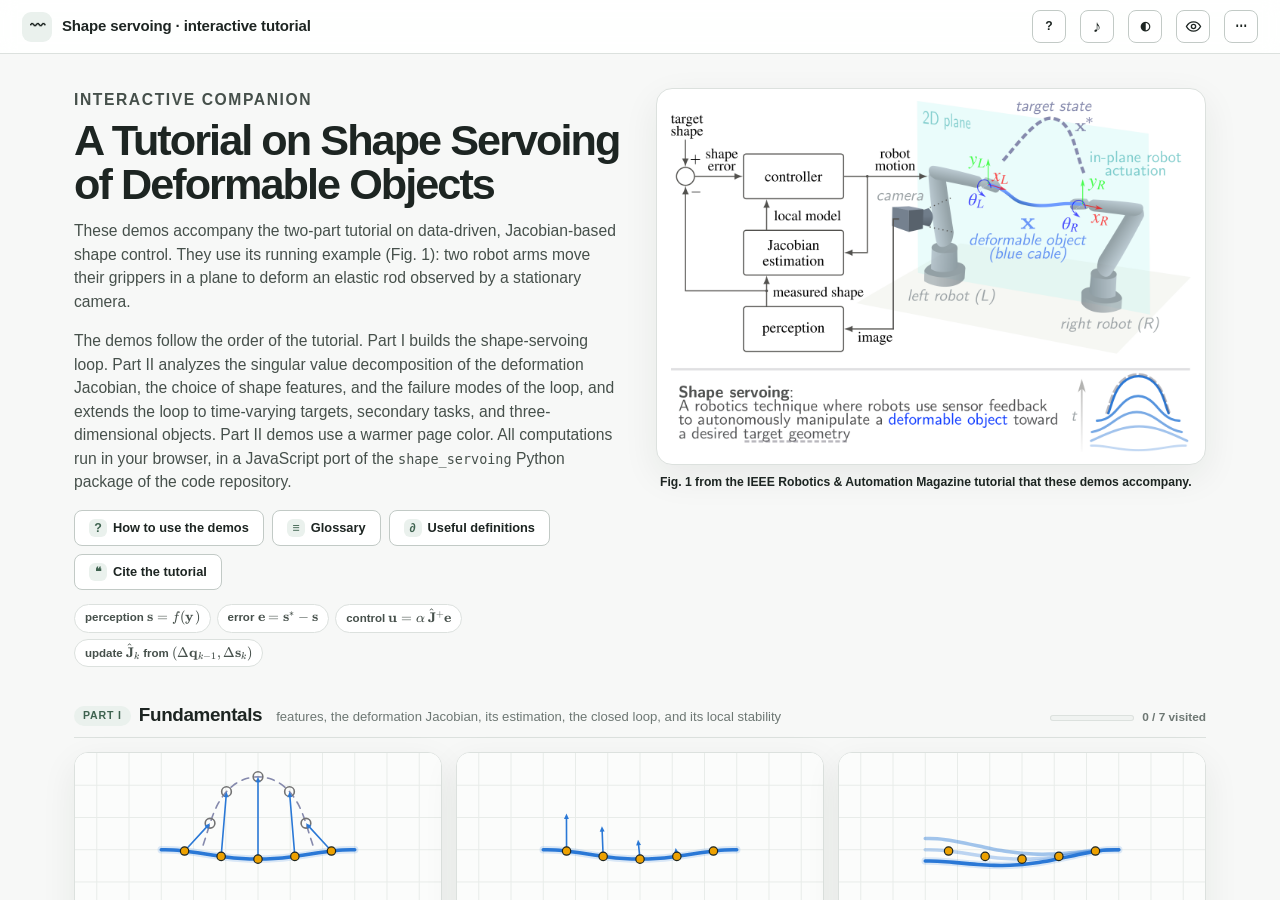
==== docs/index.html @ 4044e43f "Shape servoing tutorial: code and interactive demos Code for the two-part tutorial "A Tutorial on Sh" ====
<!DOCTYPE html>
<html lang="en">
<head>
    <meta charset="UTF-8">
    <meta name="viewport" content="width=device-width, initial-scale=1.0">
    <title>Shape Servoing Demos</title>
    <link rel="icon" type="image/svg+xml" href="[data-uri]" data-inline="img/icon.svg">
    <script>(function () {
    // The pages run inside player.html (js/lib/frame.js): move there before the rest of this page loads,
    // except in a frame, with ?standalone, or on hosts that serve every page in a sandboxed origin.
    var sandboxed = window.origin === 'null' && location.protocol !== 'file:';
    if (window.top === window && !sandboxed && !/[?&]standalone\b/.test(location.search)) {
        var page = location.pathname.split('/').pop() || 'index.html';
        location.replace('player.html?p=' + encodeURIComponent(page + location.search + location.hash));
        return;
    }
    // Theme and palette before the first paint (js/lib/theme.js; carried in ?st= where storage is unavailable).
    var get = function (key) { try { return localStorage.getItem(key); } catch (e) { return null; } };
    var theme = get('shape-servoing-theme'), palette = get('shape-servoing-palette');
    try {
        var st = new URLSearchParams(location.search).get('st');
        if (st) {
            var carried = JSON.parse(atob(st.replace(/-/g, '+').replace(/_/g, '/')));
            theme = carried['shape-servoing-theme'] || theme;
            palette = carried['shape-servoing-palette'] || palette;
        }
    } catch (e) { /* malformed */ }
    document.documentElement.dataset.theme = theme === 'dark' || theme === 'light' ? theme
        : (matchMedia('(prefers-color-scheme: dark)').matches ? 'dark' : 'light');
    if (palette === 'cvd') document.documentElement.dataset.palette = 'cvd';
})();</script>
    <style data-inline="vendor/katex/katex.min.css">
/* KaTeX (MIT license), vendor/katex/katex.min.css with the fonts of vendor/katex/fonts */
@font-face{font-display:block;font-family:KaTeX_AMS;font-style:normal;font-weight:400;src:url([data-uri]) format("woff2")}@font-face{font-display:block;font-family:KaTeX_Caligraphic;font-style:normal;font-weight:700;src:url([data-uri]) format("woff2")}@font-face{font-display:block;font-family:KaTeX_Caligraphic;font-style:normal;font-weight:400;src:url([data-uri]) format("woff2")}@font-face{font-display:block;font-family:KaTeX_Fraktur;font-style:normal;font-weight:700;src:url([data-uri]) format("woff2")}@font-face{font-display:block;font-family:KaTeX_Fraktur;font-style:normal;font-weight:400;src:url([data-uri]) format("woff2")}@font-face{font-display:block;font-family:KaTeX_Main;font-style:normal;font-weight:700;src:url([data-uri]) format("woff2")}@font-face{font-display:block;font-family:KaTeX_Main;font-style:italic;font-weight:700;src:url([data-uri]) format("woff2")}@font-face{font-display:block;font-family:KaTeX_Main;font-style:italic;font-weight:400;src:url([data-uri]) format("woff2")}@font-face{font-display:block;font-family:KaTeX_Main;font-style:normal;font-weight:400;src:url([data-uri]) format("woff2")}@font-face{font-display:block;font-family:KaTeX_Math;font-style:italic;font-weight:700;src:url([data-uri]) format("woff2")}@font-face{font-display:block;font-family:KaTeX_Math;font-style:italic;font-weight:400;src:url([data-uri]) format("woff2")}@font-face{font-display:block;font-family:"KaTeX_SansSerif";font-style:normal;font-weight:700;src:url([data-uri]) format("woff2")}@font-face{font-display:block;font-family:"KaTeX_SansSerif";font-style:italic;font-weight:400;src:url([data-uri]) format("woff2")}@font-face{font-display:block;font-family:"KaTeX_SansSerif";font-style:normal;font-weight:400;src:url([data-uri]) format("woff2")}@font-face{font-display:block;font-family:KaTeX_Script;font-style:normal;font-weight:400;src:url([data-uri]) format("woff2")}@font-face{font-display:block;font-family:KaTeX_Size1;font-style:normal;font-weight:400;src:url([data-uri]) format("woff2")}@font-face{font-display:block;font-family:KaTeX_Size2;font-style:normal;font-weight:400;src:url([data-uri]) format("woff2")}@font-face{font-display:block;font-family:KaTeX_Size3;font-style:normal;font-weight:400;src:url([data-uri]) format("woff2")}@font-face{font-display:block;font-family:KaTeX_Size4;font-style:normal;font-weight:400;src:url([data-uri]) format("woff2")}@font-face{font-display:block;font-family:KaTeX_Typewriter;font-style:normal;font-weight:400;src:url([data-uri]) format("woff2")}.katex{font:normal 1.21em KaTeX_Main,Times New Roman,serif;line-height:1.2;position:relative;text-indent:0;text-rendering:auto}.katex *{-ms-high-contrast-adjust:none!important;border-color:currentColor}.katex .katex-version:after{content:"0.16.47"}.katex .katex-mathml{border:0;-webkit-clip-path:inset(50%);clip-path:inset(50%);height:1px;overflow:hidden;padding:0;position:absolute;width:1px}.katex .katex-html>.newline{display:block}.katex .base{position:relative;white-space:nowrap;width:-webkit-min-content;width:-moz-min-content;width:min-content}.katex .base,.katex .strut{display:inline-block}.katex .textbf{font-weight:700}.katex .textit{font-style:italic}.katex .textrm{font-family:KaTeX_Main}.katex .textsf{font-family:KaTeX_SansSerif}.katex .texttt{font-family:KaTeX_Typewriter}.katex .mathnormal{font-family:KaTeX_Math;font-style:italic}.katex .mathit{font-family:KaTeX_Main;font-style:italic}.katex .mathrm{font-style:normal}.katex .mathbf{font-family:KaTeX_Main;font-weight:700}.katex .boldsymbol{font-family:KaTeX_Math;font-style:italic;font-weight:700}.katex .amsrm,.katex .mathbb,.katex .textbb{font-family:KaTeX_AMS}.katex .mathcal{font-family:KaTeX_Caligraphic}.katex .mathfrak,.katex .textfrak{font-family:KaTeX_Fraktur}.katex .mathboldfrak,.katex .textboldfrak{font-family:KaTeX_Fraktur;font-weight:700}.katex .mathtt{font-family:KaTeX_Typewriter}.katex .mathscr,.katex .textscr{font-family:KaTeX_Script}.katex .mathsf,.katex .textsf{font-family:KaTeX_SansSerif}.katex .mathboldsf,.katex .textboldsf{font-family:KaTeX_SansSerif;font-weight:700}.katex .mathitsf,.katex .mathsfit,.katex .textitsf{font-family:KaTeX_SansSerif;font-style:italic}.katex .mainrm{font-family:KaTeX_Main;font-style:normal}.katex .vlist-t{border-collapse:collapse;display:inline-table;table-layout:fixed}.katex .vlist-r{display:table-row}.katex .vlist{display:table-cell;position:relative;vertical-align:bottom}.katex .vlist>span{display:block;height:0;position:relative}.katex .vlist>span>span{display:inline-block}.katex .vlist>span>.pstrut{overflow:hidden;width:0}.katex .vlist-t2{margin-right:-2px}.katex .vlist-s{display:table-cell;font-size:1px;min-width:2px;vertical-align:bottom;width:2px}.katex .vbox{align-items:baseline;display:inline-flex;flex-direction:column}.katex .hbox{width:100%}.katex .hbox,.katex .thinbox{display:inline-flex;flex-direction:row}.katex .thinbox{max-width:0;width:0}.katex .msupsub{text-align:left}.katex .mfrac>span>span{text-align:center}.katex .mfrac .frac-line{border-bottom-style:solid;display:inline-block;width:100%}.katex .hdashline,.katex .hline,.katex .mfrac .frac-line,.katex .overline .overline-line,.katex .rule,.katex .underline .underline-line{min-height:1px}.katex .mspace{display:inline-block}.katex .smash{display:inline;line-height:0}.katex .clap,.katex .llap,.katex .rlap{position:relative;width:0}.katex .clap>.inner,.katex .llap>.inner,.katex .rlap>.inner{position:absolute}.katex .clap>.fix,.katex .llap>.fix,.katex .rlap>.fix{display:inline-block}.katex .llap>.inner{right:0}.katex .clap>.inner,.katex .rlap>.inner{left:0}.katex .clap>.inner>span{margin-left:-50%;margin-right:50%}.katex .rule{border:0 solid;display:inline-block;position:relative}.katex .hline,.katex .overline .overline-line,.katex .underline .underline-line{border-bottom-style:solid;display:inline-block;width:100%}.katex .hdashline{border-bottom-style:dashed;display:inline-block;width:100%}.katex .sqrt>.root{margin-left:.2777777778em;margin-right:-.5555555556em}.katex .fontsize-ensurer.reset-size1.size1,.katex .sizing.reset-size1.size1{font-size:1em}.katex .fontsize-ensurer.reset-size1.size2,.katex .sizing.reset-size1.size2{font-size:1.2em}.katex .fontsize-ensurer.reset-size1.size3,.katex .sizing.reset-size1.size3{font-size:1.4em}.katex .fontsize-ensurer.reset-size1.size4,.katex .sizing.reset-size1.size4{font-size:1.6em}.katex .fontsize-ensurer.reset-size1.size5,.katex .sizing.reset-size1.size5{font-size:1.8em}.katex .fontsize-ensurer.reset-size1.size6,.katex .sizing.reset-size1.size6{font-size:2em}.katex .fontsize-ensurer.reset-size1.size7,.katex .sizing.reset-size1.size7{font-size:2.4em}.katex .fontsize-ensurer.reset-size1.size8,.katex .sizing.reset-size1.size8{font-size:2.88em}.katex .fontsize-ensurer.reset-size1.size9,.katex .sizing.reset-size1.size9{font-size:3.456em}.katex .fontsize-ensurer.reset-size1.size10,.katex .sizing.reset-size1.size10{font-size:4.148em}.katex .fontsize-ensurer.reset-size1.size11,.katex .sizing.reset-size1.size11{font-size:4.976em}.katex .fontsize-ensurer.reset-size2.size1,.katex .sizing.reset-size2.size1{font-size:.8333333333em}.katex .fontsize-ensurer.reset-size2.size2,.katex .sizing.reset-size2.size2{font-size:1em}.katex .fontsize-ensurer.reset-size2.size3,.katex .sizing.reset-size2.size3{font-size:1.1666666667em}.katex .fontsize-ensurer.reset-size2.size4,.katex .sizing.reset-size2.size4{font-size:1.3333333333em}.katex .fontsize-ensurer.reset-size2.size5,.katex .sizing.reset-size2.size5{font-size:1.5em}.katex .fontsize-ensurer.reset-size2.size6,.katex .sizing.reset-size2.size6{font-size:1.6666666667em}.katex .fontsize-ensurer.reset-size2.size7,.katex .sizing.reset-size2.size7{font-size:2em}.katex .fontsize-ensurer.reset-size2.size8,.katex .sizing.reset-size2.size8{font-size:2.4em}.katex .fontsize-ensurer.reset-size2.size9,.katex .sizing.reset-size2.size9{font-size:2.88em}.katex .fontsize-ensurer.reset-size2.size10,.katex .sizing.reset-size2.size10{font-size:3.4566666667em}.katex .fontsize-ensurer.reset-size2.size11,.katex .sizing.reset-size2.size11{font-size:4.1466666667em}.katex .fontsize-ensurer.reset-size3.size1,.katex .sizing.reset-size3.size1{font-size:.7142857143em}.katex .fontsize-ensurer.reset-size3.size2,.katex .sizing.reset-size3.size2{font-size:.8571428571em}.katex .fontsize-ensurer.reset-size3.size3,.katex .sizing.reset-size3.size3{font-size:1em}.katex .fontsize-ensurer.reset-size3.size4,.katex .sizing.reset-size3.size4{font-size:1.1428571429em}.katex .fontsize-ensurer.reset-size3.size5,.katex .sizing.reset-size3.size5{font-size:1.2857142857em}.katex .fontsize-ensurer.reset-size3.size6,.katex .sizing.reset-size3.size6{font-size:1.4285714286em}.katex .fontsize-ensurer.reset-size3.size7,.katex .sizing.reset-size3.size7{font-size:1.7142857143em}.katex .fontsize-ensurer.reset-size3.size8,.katex .sizing.reset-size3.size8{font-size:2.0571428571em}.katex .fontsize-ensurer.reset-size3.size9,.katex .sizing.reset-size3.size9{font-size:2.4685714286em}.katex .fontsize-ensurer.reset-size3.size10,.katex .sizing.reset-size3.size10{font-size:2.9628571429em}.katex .fontsize-ensurer.reset-size3.size11,.katex .sizing.reset-size3.size11{font-size:3.5542857143em}.katex .fontsize-ensurer.reset-size4.size1,.katex .sizing.reset-size4.size1{font-size:.625em}.katex .fontsize-ensurer.reset-size4.size2,.katex .sizing.reset-size4.size2{font-size:.75em}.katex .fontsize-ensurer.reset-size4.size3,.katex .sizing.reset-size4.size3{font-size:.875em}.katex .fontsize-ensurer.reset-size4.size4,.katex .sizing.reset-size4.size4{font-size:1em}.katex .fontsize-ensurer.reset-size4.size5,.katex .sizing.reset-size4.size5{font-size:1.125em}.katex .fontsize-ensurer.reset-size4.size6,.katex .sizing.reset-size4.size6{font-size:1.25em}.katex .fontsize-ensurer.reset-size4.size7,.katex .sizing.reset-size4.size7{font-size:1.5em}.katex .fontsize-ensurer.reset-size4.size8,.katex .sizing.reset-size4.size8{font-size:1.8em}.katex .fontsize-ensurer.reset-size4.size9,.katex .sizing.reset-size4.size9{font-size:2.16em}.katex .fontsize-ensurer.reset-size4.size10,.katex .sizing.reset-size4.size10{font-size:2.5925em}.katex .fontsize-ensurer.reset-size4.size11,.katex .sizing.reset-size4.size11{font-size:3.11em}.katex .fontsize-ensurer.reset-size5.size1,.katex .sizing.reset-size5.size1{font-size:.5555555556em}.katex .fontsize-ensurer.reset-size5.size2,.katex .sizing.reset-size5.size2{font-size:.6666666667em}.katex .fontsize-ensurer.reset-size5.size3,.katex .sizing.reset-size5.size3{font-size:.7777777778em}.katex .fontsize-ensurer.reset-size5.size4,.katex .sizing.reset-size5.size4{font-size:.8888888889em}.katex .fontsize-ensurer.reset-size5.size5,.katex .sizing.reset-size5.size5{font-size:1em}.katex .fontsize-ensurer.reset-size5.size6,.katex .sizing.reset-size5.size6{font-size:1.1111111111em}.katex .fontsize-ensurer.reset-size5.size7,.katex .sizing.reset-size5.size7{font-size:1.3333333333em}.katex .fontsize-ensurer.reset-size5.size8,.katex .sizing.reset-size5.size8{font-size:1.6em}.katex .fontsize-ensurer.reset-size5.size9,.katex .sizing.reset-size5.size9{font-size:1.92em}.katex .fontsize-ensurer.reset-size5.size10,.katex .sizing.reset-size5.size10{font-size:2.3044444444em}.katex .fontsize-ensurer.reset-size5.size11,.katex .sizing.reset-size5.size11{font-size:2.7644444444em}.katex .fontsize-ensurer.reset-size6.size1,.katex .sizing.reset-size6.size1{font-size:.5em}.katex .fontsize-ensurer.reset-size6.size2,.katex .sizing.reset-size6.size2{font-size:.6em}.katex .fontsize-ensurer.reset-size6.size3,.katex .sizing.reset-size6.size3{font-size:.7em}.katex .fontsize-ensurer.reset-size6.size4,.katex .sizing.reset-size6.size4{font-size:.8em}.katex .fontsize-ensurer.reset-size6.size5,.katex .sizing.reset-size6.size5{font-size:.9em}.katex .fontsize-ensurer.reset-size6.size6,.katex .sizing.reset-size6.size6{font-size:1em}.katex .fontsize-ensurer.reset-size6.size7,.katex .sizing.reset-size6.size7{font-size:1.2em}.katex .fontsize-ensurer.reset-size6.size8,.katex .sizing.reset-size6.size8{font-size:1.44em}.katex .fontsize-ensurer.reset-size6.size9,.katex .sizing.reset-size6.size9{font-size:1.728em}.katex .fontsize-ensurer.reset-size6.size10,.katex .sizing.reset-size6.size10{font-size:2.074em}.katex .fontsize-ensurer.reset-size6.size11,.katex .sizing.reset-size6.size11{font-size:2.488em}.katex .fontsize-ensurer.reset-size7.size1,.katex .sizing.reset-size7.size1{font-size:.4166666667em}.katex .fontsize-ensurer.reset-size7.size2,.katex .sizing.reset-size7.size2{font-size:.5em}.katex .fontsize-ensurer.reset-size7.size3,.katex .sizing.reset-size7.size3{font-size:.5833333333em}.katex .fontsize-ensurer.reset-size7.size4,.katex .sizing.reset-size7.size4{font-size:.6666666667em}.katex .fontsize-ensurer.reset-size7.size5,.katex .sizing.reset-size7.size5{font-size:.75em}.katex .fontsize-ensurer.reset-size7.size6,.katex .sizing.reset-size7.size6{font-size:.8333333333em}.katex .fontsize-ensurer.reset-size7.size7,.katex .sizing.reset-size7.size7{font-size:1em}.katex .fontsize-ensurer.reset-size7.size8,.katex .sizing.reset-size7.size8{font-size:1.2em}.katex .fontsize-ensurer.reset-size7.size9,.katex .sizing.reset-size7.size9{font-size:1.44em}.katex .fontsize-ensurer.reset-size7.size10,.katex .sizing.reset-size7.size10{font-size:1.7283333333em}.katex .fontsize-ensurer.reset-size7.size11,.katex .sizing.reset-size7.size11{font-size:2.0733333333em}.katex .fontsize-ensurer.reset-size8.size1,.katex .sizing.reset-size8.size1{font-size:.3472222222em}.katex .fontsize-ensurer.reset-size8.size2,.katex .sizing.reset-size8.size2{font-size:.4166666667em}.katex .fontsize-ensurer.reset-size8.size3,.katex .sizing.reset-size8.size3{font-size:.4861111111em}.katex .fontsize-ensurer.reset-size8.size4,.katex .sizing.reset-size8.size4{font-size:.5555555556em}.katex .fontsize-ensurer.reset-size8.size5,.katex .sizing.reset-size8.size5{font-size:.625em}.katex .fontsize-ensurer.reset-size8.size6,.katex .sizing.reset-size8.size6{font-size:.6944444444em}.katex .fontsize-ensurer.reset-size8.size7,.katex .sizing.reset-size8.size7{font-size:.8333333333em}.katex .fontsize-ensurer.reset-size8.size8,.katex .sizing.reset-size8.size8{font-size:1em}.katex .fontsize-ensurer.reset-size8.size9,.katex .sizing.reset-size8.size9{font-size:1.2em}.katex .fontsize-ensurer.reset-size8.size10,.katex .sizing.reset-size8.size10{font-size:1.4402777778em}.katex .fontsize-ensurer.reset-size8.size11,.katex .sizing.reset-size8.size11{font-size:1.7277777778em}.katex .fontsize-ensurer.reset-size9.size1,.katex .sizing.reset-size9.size1{font-size:.2893518519em}.katex .fontsize-ensurer.reset-size9.size2,.katex .sizing.reset-size9.size2{font-size:.3472222222em}.katex .fontsize-ensurer.reset-size9.size3,.katex .sizing.reset-size9.size3{font-size:.4050925926em}.katex .fontsize-ensurer.reset-size9.size4,.katex .sizing.reset-size9.size4{font-size:.462962963em}.katex .fontsize-ensurer.reset-size9.size5,.katex .sizing.reset-size9.size5{font-size:.5208333333em}.katex .fontsize-ensurer.reset-size9.size6,.katex .sizing.reset-size9.size6{font-size:.5787037037em}.katex .fontsize-ensurer.reset-size9.size7,.katex .sizing.reset-size9.size7{font-size:.6944444444em}.katex .fontsize-ensurer.reset-size9.size8,.katex .sizing.reset-size9.size8{font-size:.8333333333em}.katex .fontsize-ensurer.reset-size9.size9,.katex .sizing.reset-size9.size9{font-size:1em}.katex .fontsize-ensurer.reset-size9.size10,.katex .sizing.reset-size9.size10{font-size:1.2002314815em}.katex .fontsize-ensurer.reset-size9.size11,.katex .sizing.reset-size9.size11{font-size:1.4398148148em}.katex .fontsize-ensurer.reset-size10.size1,.katex .sizing.reset-size10.size1{font-size:.2410800386em}.katex .fontsize-ensurer.reset-size10.size2,.katex .sizing.reset-size10.size2{font-size:.2892960463em}.katex .fontsize-ensurer.reset-size10.size3,.katex .sizing.reset-size10.size3{font-size:.337512054em}.katex .fontsize-ensurer.reset-size10.size4,.katex .sizing.reset-size10.size4{font-size:.3857280617em}.katex .fontsize-ensurer.reset-size10.size5,.katex .sizing.reset-size10.size5{font-size:.4339440694em}.katex .fontsize-ensurer.reset-size10.size6,.katex .sizing.reset-size10.size6{font-size:.4821600771em}.katex .fontsize-ensurer.reset-size10.size7,.katex .sizing.reset-size10.size7{font-size:.5785920926em}.katex .fontsize-ensurer.reset-size10.size8,.katex .sizing.reset-size10.size8{font-size:.6943105111em}.katex .fontsize-ensurer.reset-size10.size9,.katex .sizing.reset-size10.size9{font-size:.8331726133em}.katex .fontsize-ensurer.reset-size10.size10,.katex .sizing.reset-size10.size10{font-size:1em}.katex .fontsize-ensurer.reset-size10.size11,.katex .sizing.reset-size10.size11{font-size:1.1996142719em}.katex .fontsize-ensurer.reset-size11.size1,.katex .sizing.reset-size11.size1{font-size:.2009646302em}.katex .fontsize-ensurer.reset-size11.size2,.katex .sizing.reset-size11.size2{font-size:.2411575563em}.katex .fontsize-ensurer.reset-size11.size3,.katex .sizing.reset-size11.size3{font-size:.2813504823em}.katex .fontsize-ensurer.reset-size11.size4,.katex .sizing.reset-size11.size4{font-size:.3215434084em}.katex .fontsize-ensurer.reset-size11.size5,.katex .sizing.reset-size11.size5{font-size:.3617363344em}.katex .fontsize-ensurer.reset-size11.size6,.katex .sizing.reset-size11.size6{font-size:.4019292605em}.katex .fontsize-ensurer.reset-size11.size7,.katex .sizing.reset-size11.size7{font-size:.4823151125em}.katex .fontsize-ensurer.reset-size11.size8,.katex .sizing.reset-size11.size8{font-size:.578778135em}.katex .fontsize-ensurer.reset-size11.size9,.katex .sizing.reset-size11.size9{font-size:.6945337621em}.katex .fontsize-ensurer.reset-size11.size10,.katex .sizing.reset-size11.size10{font-size:.8336012862em}.katex .fontsize-ensurer.reset-size11.size11,.katex .sizing.reset-size11.size11{font-size:1em}.katex .delimsizing.size1{font-family:KaTeX_Size1}.katex .delimsizing.size2{font-family:KaTeX_Size2}.katex .delimsizing.size3{font-family:KaTeX_Size3}.katex .delimsizing.size4{font-family:KaTeX_Size4}.katex .delimsizing.mult .delim-size1>span{font-family:KaTeX_Size1}.katex .delimsizing.mult .delim-size4>span{font-family:KaTeX_Size4}.katex .nulldelimiter{display:inline-block;width:.12em}.katex .delimcenter,.katex .op-symbol{position:relative}.katex .op-symbol.small-op{font-family:KaTeX_Size1}.katex .op-symbol.large-op{font-family:KaTeX_Size2}.katex .accent>.vlist-t,.katex .op-limits>.vlist-t{text-align:center}.katex .accent .accent-body{position:relative}.katex .accent .accent-body:not(.accent-full){width:0}.katex .overlay{display:block}.katex .mtable .vertical-separator{display:inline-block;min-width:1px}.katex .mtable .arraycolsep{display:inline-block}.katex .mtable .col-align-c>.vlist-t{text-align:center}.katex .mtable .col-align-l>.vlist-t{text-align:left}.katex .mtable .col-align-r>.vlist-t{text-align:right}.katex .svg-align{text-align:left}.katex svg{fill:currentColor;stroke:currentColor;display:block;height:inherit;position:absolute;width:100%}.katex svg path{stroke:none}.katex svg{fill-rule:nonzero;fill-opacity:1;stroke-width:1;stroke-linecap:butt;stroke-linejoin:miter;stroke-miterlimit:4;stroke-dasharray:none;stroke-dashoffset:0;stroke-opacity:1}.katex img{border-style:none;max-height:none;max-width:none;min-height:0;min-width:0}.katex .stretchy{display:block;overflow:hidden;position:relative;width:100%}.katex .stretchy:after,.katex .stretchy:before{content:""}.katex .hide-tail{overflow:hidden;position:relative;width:100%}.katex .halfarrow-left{left:0;overflow:hidden;position:absolute;width:50.2%}.katex .halfarrow-right{overflow:hidden;position:absolute;right:0;width:50.2%}.katex .brace-left{left:0;overflow:hidden;position:absolute;width:25.1%}.katex .brace-center{left:25%;overflow:hidden;position:absolute;width:50%}.katex .brace-right{overflow:hidden;position:absolute;right:0;width:25.1%}.katex .x-arrow-pad{padding:0 .5em}.katex .cd-arrow-pad{padding:0 .55556em 0 .27778em}.katex .mover,.katex .munder,.katex .x-arrow{text-align:center}.katex .boxpad{padding:0 .3em}.katex .fbox,.katex .fcolorbox{border:.04em solid;box-sizing:border-box}.katex .cancel-pad{padding:0 .2em}.katex .cancel-lap{margin-left:-.2em;margin-right:-.2em}.katex .sout{border-bottom-style:solid;border-bottom-width:.08em}.katex .angl{border-right:.049em solid;border-top:.049em solid;box-sizing:border-box;margin-right:.03889em}.katex .anglpad{padding:0 .03889em}.katex .eqn-num:before{content:"(" counter(katexEqnNo) ")";counter-increment:katexEqnNo}.katex .mml-eqn-num:before{content:"(" counter(mmlEqnNo) ")";counter-increment:mmlEqnNo}.katex .mtr-glue{width:50%}.katex .cd-vert-arrow{display:inline-block;position:relative}.katex .cd-label-left{display:inline-block;position:absolute;right:calc(50% + .3em);text-align:left}.katex .cd-label-right{display:inline-block;left:calc(50% + .3em);position:absolute;text-align:right}.katex-display{display:block;margin:1em 0;text-align:center}.katex-display>.katex{display:block;text-align:center;white-space:nowrap}.katex-display>.katex>.katex-html{display:block;position:relative}.katex-display>.katex>.katex-html>.tag{position:absolute;right:0}.katex-display.leqno>.katex>.katex-html>.tag{left:0;right:auto}.katex-display.fleqn>.katex{padding-left:2em;text-align:left}body{counter-reset:katexEqnNo mmlEqnNo}
</style>
    <style data-inline="css/app.css">
/* ==========================================================================
   Shape servoing tutorial - interactive companion
   Visual language: entity colours of the paper
   figures (rod blue, tracked points yellow, target slate, grippers violet and
   orange, failures red).
   ========================================================================== */

:root {
    color-scheme: light;
    --bg: #f7f8f7;
    --surface: #ffffff;
    --surface-soft: #f0f3f1;
    --ink: #1d2522;
    --ink-soft: #46504b;
    --muted: #6d7773;
    --line: #dce1de;
    --line-strong: #c2cac6;
    --accent: #527563;
    --accent-strong: #3e624f;
    --accent-soft: #eaf1ed;
    --canvas: #fbfcfb;
    --grid: #e8ece9;
    --grid-strong: #d5dcd8;
    --robot: #9aa6a1;
    --robot-deep: #7b8983;
    --joint: #5d6a64;
    --shadow: 0 12px 36px rgba(28, 39, 34, 0.07);

    --rod: #2a78d6;
    --feature: #eda100;
    --feature-ring: #1d2522;
    --target: #868aad;
    --target-point: #727273;
    --grip-l: #4a3aa7;
    --grip-r: #eb6834;
    --red: #e34948;
    --aqua: #1baf7a;
    --green: #2e8540;
    --rep-points: #2a78d6;
    --rep-edges: #eb6834;
    --rep-angles: #1baf7a;
    --div-neg: #e34948;
    --div-pos: #2a78d6;
    --div-mid: #f0efec;

    --font: "Aptos", "Segoe UI Variable", "Segoe UI", "Inter", "Helvetica Neue", Arial, sans-serif;
    --mono: "Cascadia Code", ui-monospace, SFMono-Regular, Menlo, Consolas, monospace;
    font-family: var(--font);
}

[data-theme="dark"] {
    color-scheme: dark;
    --bg: #111513;
    --surface: #171c19;
    --surface-soft: #202723;
    --ink: #eef1ef;
    --ink-soft: #c3cbc7;
    --muted: #929d97;
    --line: #303833;
    --line-strong: #48524c;
    --accent: #91b19f;
    --accent-strong: #b2cdbf;
    --accent-soft: #26372f;
    --canvas: #1c221f;
    --grid: #2a322d;
    --grid-strong: #3a443d;
    --robot: #6f7d77;
    --robot-deep: #586661;
    --joint: #aab6b0;
    --shadow: 0 16px 40px rgba(0, 0, 0, 0.24);

    --rod: #4b93ea;
    --feature: #f2b52a;
    --feature-ring: #111513;
    --target: #a7abcc;
    --target-point: #a3a3a6;
    --grip-l: #8d80ee;
    --grip-r: #f08a5a;
    --red: #ec6b6a;
    --aqua: #2bbd88;
    --green: #4caf63;
    --rep-points: #4b93ea;
    --rep-edges: #f08a5a;
    --rep-angles: #2bbd88;
    --div-neg: #ec6b6a;
    --div-pos: #4b93ea;
    --div-mid: #2b302d;
}

/* Part II (advanced concepts): a warm sand palette for the page, canvases,
   robot arms, and interface accents, so that Part II demos are recognizable at
   a glance. Entity colours (rod, points, target, grippers) do not change.
   Applied to <html> on Part II demo pages and to the Part II menu section. */
[data-part="2"] {
    --bg: #f7f4ee;
    --surface: #fffdf9;
    --surface-soft: #f3eee4;
    --muted: #776f66;
    --line: #e4ddd0;
    --line-strong: #cdc3b1;
    --accent: #8d6b43;
    --accent-strong: #6f5232;
    --accent-soft: #f2eadc;
    --canvas: #fdfbf7;
    --grid: #efe9de;
    --grid-strong: #e0d7c7;
    --robot: #a9a297;
    --robot-deep: #8a8377;
    --joint: #6b645a;
    --div-mid: #f2efe9;
}
[data-theme="dark"][data-part="2"], [data-theme="dark"] [data-part="2"] {
    --bg: #15130f;
    --surface: #1c1915;
    --surface-soft: #27221b;
    --muted: #a09586;
    --line: #38312a;
    --line-strong: #51493e;
    --accent: #c9a97f;
    --accent-strong: #dcc29e;
    --accent-soft: #392f23;
    --canvas: #221e18;
    --grid: #302a22;
    --grid-strong: #423a30;
    --robot: #80786c;
    --robot-deep: #685f54;
    --joint: #b8ad9e;
    --div-mid: #2e2a24;
}

/* Optional colour-blind palette (⋯ menu), after the Okabe-Ito set: red becomes
   vermillion, green bluish green, and aqua sky blue, so that pairs such as
   failure/success, command/response, and edge vectors/turning angles stay
   distinct under common colour-vision deficiencies. The colour names used in
   the lessons (blue rod, yellow points, violet and orange grippers, red, green)
   still apply. The dark rule sets every property of the light one. */
[data-palette="cvd"] {
    --rod: #0072b2;
    --red: #d55e00;
    --aqua: #56b4e9;
    --green: #009e73;
    --rep-points: #0072b2;
    --rep-angles: #009e73;
    --div-neg: #d55e00;
    --div-pos: #0072b2;
}
[data-theme="dark"][data-palette="cvd"] {
    --rod: #4ba3e3;
    --red: #f07f3c;
    --aqua: #8ed0f2;
    --green: #1db38a;
    --rep-points: #4ba3e3;
    --rep-angles: #1db38a;
    --div-neg: #f07f3c;
    --div-pos: #4ba3e3;
}

*, *::before, *::after { box-sizing: border-box; }

html, body { margin: 0; }

body {
    min-height: 100vh;
    color: var(--ink);
    background: var(--bg);
    font-size: 15px;
    line-height: 1.5;
    text-rendering: optimizeLegibility;
}

button, input, select { font: inherit; color: inherit; }
:focus-visible { outline: 3px solid color-mix(in srgb, var(--accent) 55%, transparent); outline-offset: 2px; }
h1, h2, h3, h4, p { margin-top: 0; }
a { color: var(--accent-strong); }
code, .mono { font-family: var(--mono); font-size: 0.86em; }

/* ---------------------------------------------------------------- topbar */
.topbar {
    position: sticky;
    top: 0;
    z-index: 20;
    display: flex;
    gap: 14px;
    align-items: center;
    padding: 10px 22px;
    border-bottom: 1px solid var(--line);
    background: color-mix(in srgb, var(--surface) 88%, transparent);
    backdrop-filter: blur(8px);
}
.brand { display: flex; gap: 10px; align-items: center; color: var(--ink); font-weight: 720; text-decoration: none; letter-spacing: -0.01em; }
.brand-mark { display: grid; width: 30px; height: 30px; place-items: center; border-radius: 9px; background: var(--accent-soft); }
.topbar-title { min-width: 0; overflow: hidden; color: var(--muted); font-size: 0.82rem; white-space: nowrap; text-overflow: ellipsis; }
.topbar-title strong { color: var(--ink); font-weight: 680; }
.topbar-spacer { flex: 1; }
.topbar-nav { display: flex; gap: 6px; }

/* ---------------------------------------------------------------- buttons */
.button {
    display: inline-flex;
    gap: 6px;
    align-items: center;
    justify-content: center;
    min-height: 33px;
    padding: 6px 12px;
    border: 1px solid var(--line-strong);
    border-radius: 8px;
    color: var(--ink);
    background: var(--surface);
    font-size: 0.76rem;
    font-weight: 700;
    text-decoration: none;
    cursor: pointer;
    white-space: nowrap;
}
.button:hover:not(:disabled) { border-color: var(--accent); background: var(--accent-soft); }
.button:disabled { color: var(--muted); cursor: not-allowed; opacity: 0.55; }
.button.primary { color: #ffffff; border-color: var(--accent-strong); background: var(--accent-strong); }
.button.primary:hover:not(:disabled) { color: #ffffff; background: var(--accent); }
[data-theme="dark"] .button.primary, [data-theme="dark"] .button.primary:hover:not(:disabled) { color: #152019; }
.button.ghost { border-color: transparent; background: transparent; }
.button.small { min-height: 28px; padding: 4px 9px; font-size: 0.7rem; }
.button[aria-pressed="true"] { border-color: var(--accent); background: var(--accent-soft); }
.icon-button { width: 34px; padding: 0; }

/* ---------------------------------------------------------------- menu */
.menu { width: min(100%, 1180px); margin: 0 auto; padding: 34px 24px 60px; }
.menu-intro-grid { display: grid; grid-template-columns: minmax(0, 1fr) minmax(0, 1fr); gap: 32px; align-items: start; margin-bottom: 34px; }
.menu-hero { min-width: 0; }
.kicker { margin: 0 0 6px; color: var(--accent); font-size: 0.72rem; font-weight: 760; letter-spacing: 0.1em; text-transform: uppercase; }
.menu-hero h1 { margin-bottom: 12px; font-size: clamp(1.9rem, 3.8vw, 2.7rem); font-weight: 680; letter-spacing: -0.045em; line-height: 1.04; }
.menu-hero p { color: var(--ink-soft); font-size: 0.98rem; }
/* How to use the demos, glossary, definitions, and citation, under the introduction. */
.hero-actions { display: flex; flex-wrap: wrap; gap: 8px; margin: 4px 0 2px; }
.hero-actions .button { min-height: 36px; padding: 7px 14px; font-size: 0.8rem; }
.hero-action-icon { display: inline-grid; width: 18px; height: 18px; place-items: center; border-radius: 6px; color: var(--accent-strong); background: var(--accent-soft); font-size: 0.78rem; font-weight: 800; }
.paper-figure { min-width: 0; margin: 0; }
.paper-figure-panel { padding: 12px 14px; border: 1px solid var(--line); border-radius: 16px; background: #ffffff; box-shadow: var(--shadow); }
.paper-figure img { display: block; width: 100%; max-width: 900px; height: auto; margin: 0 auto; }
.paper-figure figcaption { margin: 9px 4px 0; color: var(--ink-soft); font-size: 0.76rem; line-height: 1.45; }
.paper-figure figcaption b { color: var(--ink); }
.loop-strip { display: flex; gap: 6px; flex-wrap: wrap; margin-top: 14px; }
.loop-chip { padding: 4px 10px; border: 1px solid var(--line); border-radius: 999px; color: var(--ink-soft); background: var(--surface); font-size: 0.72rem; font-weight: 650; }
.loop-chip b { color: var(--accent-strong); }

.part { margin-top: 30px; }
.part[data-part="2"] { margin-top: 40px; padding: 20px 20px 24px; border: 1px solid var(--line); border-radius: 18px; color: var(--ink); background: var(--bg); }
.part-tag { display: inline-block; margin-right: 8px; padding: 2px 9px; border-radius: 999px; color: var(--accent-strong); background: var(--accent-soft); font-size: 0.66rem; font-weight: 800; letter-spacing: 0.08em; text-transform: uppercase; vertical-align: 2px; }
.topbar .part-tag { margin-right: 6px; }
.part-heading { display: flex; gap: 14px; align-items: baseline; margin-bottom: 14px; padding-bottom: 8px; border-bottom: 1px solid var(--line); }
.part-heading h2 { margin: 0; font-size: 1.18rem; letter-spacing: -0.02em; }
.part-heading p { margin: 0; color: var(--muted); font-size: 0.82rem; }
.card-grid { display: grid; grid-template-columns: repeat(auto-fill, minmax(330px, 1fr)); gap: 14px; }

.demo-card {
    position: relative;
    display: grid;
    grid-template-rows: auto 1fr;
    overflow: hidden;
    border: 1px solid var(--line);
    border-radius: 14px;
    color: inherit;
    background: var(--surface);
    box-shadow: var(--shadow);
    text-decoration: none;
    transition: transform 160ms ease, border-color 160ms ease, box-shadow 160ms ease;
}
.demo-card:hover { border-color: var(--accent); transform: translateY(-2px); }
.demo-card canvas { display: block; width: 100%; aspect-ratio: 2.3 / 1; background: var(--canvas); border-bottom: 1px solid var(--line); }
.demo-card-body { display: grid; gap: 6px; padding: 14px 16px 16px; }
.demo-card-top { display: flex; gap: 10px; align-items: baseline; }
.demo-index { color: var(--accent); font-family: var(--mono); font-size: 0.78rem; font-weight: 700; }
.demo-card h3 { margin: 0; font-size: 1.0rem; letter-spacing: -0.015em; }
.demo-card p { margin: 0; color: var(--muted); font-size: 0.8rem; }
.concepts { display: flex; gap: 5px; flex-wrap: wrap; margin-top: 4px; }
.concept { padding: 2px 8px; border-radius: 999px; color: var(--accent-strong); background: var(--accent-soft); font-size: 0.66rem; font-weight: 700; }
.visited-badge { position: absolute; top: 10px; right: 10px; padding: 2px 8px; border-radius: 999px; color: var(--accent-strong); background: var(--surface); font-size: 0.64rem; font-weight: 760; box-shadow: inset 0 0 0 1px var(--line); }
.menu-footer { margin-top: 40px; color: var(--muted); font-size: 0.78rem; }

/* ---------------------------------------------------------------- demo page */
.demo-layout { display: grid; grid-template-columns: 380px minmax(0, 1fr); min-height: calc(100vh - 55px); }
.lesson {
    position: sticky;
    top: 55px;
    height: calc(100vh - 55px);
    overflow-y: auto;
    padding: 24px 24px 40px;
    border-right: 1px solid var(--line);
    background: var(--surface);
}
.lesson h1 { margin-bottom: 8px; font-size: 1.55rem; font-weight: 690; letter-spacing: -0.035em; line-height: 1.1; }
.lesson-intro { color: var(--ink-soft); font-size: 0.9rem; }
.lesson-block { margin-top: 20px; }
.lesson-block p, .lesson-block li { color: var(--ink-soft); font-size: 0.86rem; }
.lesson-kicker { margin-bottom: 8px !important; color: var(--accent-strong) !important; font-size: 0.66rem !important; font-weight: 820; letter-spacing: 0.09em; text-transform: uppercase; }
.lesson .tex-block { margin: 10px 0 12px; padding: 10px 12px; overflow-x: auto; border-left: 3px solid var(--accent); border-radius: 0 8px 8px 0; background: var(--surface-soft); }
.lesson .tex-block .katex-display { margin: 0; }
.missions { margin: 0; padding-left: 0; list-style: none; counter-reset: mission; }
.missions li { position: relative; margin-bottom: 9px; padding-left: 30px; }
.missions li::before {
    counter-increment: mission;
    content: counter(mission);
    position: absolute;
    top: 1px;
    left: 0;
    display: grid;
    width: 20px;
    height: 20px;
    place-items: center;
    border-radius: 50%;
    color: var(--accent-strong);
    background: var(--accent-soft);
    font-size: 0.68rem;
    font-weight: 800;
}
.takeaway { padding: 14px 16px; border-radius: 12px; background: var(--accent-soft); }
.takeaway p { margin: 0; color: var(--ink) !important; }
.lesson details { margin-top: 18px; border-top: 1px solid var(--line); }
.lesson summary { padding: 10px 0; color: var(--ink); font-size: 0.84rem; font-weight: 720; cursor: pointer; }
.lesson-nav { display: flex; gap: 8px; justify-content: space-between; margin-top: 26px; }

.workspace { min-width: 0; padding: 20px 22px 40px; }
.stage { display: grid; grid-template-columns: minmax(0, 1fr) 300px; gap: 16px; align-items: start; }
.stage.wide-rail { grid-template-columns: minmax(0, 1fr) 360px; }
.stage.no-rail { grid-template-columns: minmax(0, 1fr); }

.card { min-width: 0; padding: 14px; border: 1px solid var(--line); border-radius: 14px; background: var(--surface); box-shadow: var(--shadow); }
.card + .card { margin-top: 12px; }
.card-heading { display: flex; gap: 10px; align-items: baseline; justify-content: space-between; margin-bottom: 8px; }
.card-heading h3 { margin: 0; font-size: 0.84rem; font-weight: 730; }
.card-note { color: var(--muted); font-size: 0.7rem; font-variant-numeric: tabular-nums; }
.rail { display: grid; gap: 12px; }
.rail .card + .card { margin-top: 0; }

.scene-canvas { display: block; width: 100%; height: clamp(230px, 32vh, 310px); border: 1px solid var(--line); border-radius: 10px; background: var(--canvas); touch-action: none; }
.scene-canvas.tall { height: clamp(250px, 36vh, 340px); }
.scene-canvas.compact { height: clamp(210px, 27vh, 255px); }
.scene-canvas.spatial-canvas { height: clamp(245px, 30vh, 300px); cursor: grab; }
.spatial-view-grid { display: grid; grid-template-columns: repeat(3, minmax(0, 1fr)); gap: 8px; margin-top: 8px; }
.spatial-mini-view { position: relative; min-width: 0; }
.spatial-mini-canvas { display: block; width: 100%; height: 82px; border: 1px solid var(--line); border-radius: 8px; background: var(--canvas); }
.spatial-mini-view > span { position: absolute; right: 7px; bottom: 5px; padding: 1px 4px; border-radius: 4px; color: var(--muted); background: color-mix(in srgb, var(--canvas) 82%, transparent); font-size: 0.61rem; font-weight: 650; letter-spacing: 0.02em; }
.subspace-canvas { display: block; width: 100%; height: 250px; border: 1px solid var(--line); border-radius: 9px; background: var(--canvas); }
.interaction-guide { margin: -1px 0 9px; padding: 7px 9px; border-left: 3px solid var(--accent); border-radius: 0 7px 7px 0; color: var(--ink-soft); background: var(--accent-soft); font-size: 0.71rem; line-height: 1.4; }
.legend { display: flex; gap: 14px; flex-wrap: wrap; align-items: center; padding: 8px 2px 0; color: var(--muted); font-size: 0.7rem; }
.legend-item { display: inline-flex; gap: 6px; align-items: center; }
.swatch { width: 18px; height: 0; border-top: 3px solid currentColor; border-radius: 2px; }
.swatch.dashed { border-top-style: dashed; }
.swatch.dot { width: 9px; height: 9px; border: 0; border-radius: 50%; background: currentColor; }
.swatch.ring { width: 10px; height: 10px; border: 1.6px solid currentColor; border-radius: 50%; }
.toolbar { display: flex; gap: 7px; flex-wrap: wrap; align-items: center; padding-top: 10px; }
.toolbar-divider { width: 1px; height: 22px; margin: 0 3px; background: var(--line); }
.hint { color: var(--muted); font-size: 0.72rem; }

.plots { display: grid; grid-template-columns: repeat(auto-fit, minmax(300px, 1fr)); gap: 12px; margin-top: 16px; }
.plot-canvas { display: block; width: 100%; height: 190px; }
.plot-canvas.short { height: 150px; }
.plot-canvas.tall { height: 240px; }
.series-legend { display: flex; gap: 10px; flex-wrap: wrap; padding-top: 6px; color: var(--muted); font-size: 0.68rem; }
.series-legend > span { display: inline-flex; gap: 5px; align-items: center; }
.series-legend > span > i { width: 14px; height: 0; border-top: 2.5px solid currentColor; }
.series-legend > span > i.dotted { border-top-style: dotted; }
.series-legend > span > i.dashed { border-top-style: dashed; }

/* ---------------------------------------------------------------- controls */
.control { display: grid; gap: 4px; margin-bottom: 10px; }
.control-head { display: flex; gap: 8px; align-items: baseline; justify-content: space-between; font-size: 0.76rem; }
.control-head label { color: var(--ink-soft); font-weight: 650; }
.control-head output { color: var(--ink); font-family: var(--mono); font-size: 0.72rem; font-variant-numeric: tabular-nums; }
.control-help { margin: -1px 0 2px; color: var(--muted); font-size: 0.67rem; font-weight: 450; line-height: 1.35; }
input[type="range"] { width: 100%; accent-color: var(--accent-strong); }
.segmented { display: inline-flex; gap: 2px; padding: 2px; border: 1px solid var(--line); border-radius: 10px; background: var(--surface-soft); }
.segmented button { min-height: 28px; padding: 3px 10px; border: 0; border-radius: 8px; color: var(--muted); background: transparent; font-size: 0.72rem; font-weight: 720; cursor: pointer; }
.segmented button[aria-pressed="true"] { color: var(--ink); background: var(--surface); box-shadow: inset 0 0 0 1px var(--line); }
.switch { display: flex; gap: 8px; align-items: center; margin-bottom: 8px; color: var(--ink-soft); font-size: 0.76rem; font-weight: 650; cursor: pointer; }
.switch input { width: 30px; height: 17px; accent-color: var(--accent-strong); }

.readouts { display: grid; grid-template-columns: repeat(auto-fit, minmax(84px, 1fr)); gap: 10px 14px; }
.readout > span { display: block; color: var(--muted); font-size: 0.66rem; }
.readout > strong { display: block; margin-top: 2px; color: var(--ink); font-size: 1.02rem; font-weight: 760; font-variant-numeric: tabular-nums; }
.readout > strong.good { color: var(--green); }
.readout > strong.bad { color: var(--red); }

.status { display: flex; gap: 8px; align-items: center; margin-top: 10px; color: var(--muted); font-size: 0.74rem; }
.status-dot { width: 8px; height: 8px; border-radius: 50%; background: var(--line-strong); }
.status-dot.live { background: var(--accent); box-shadow: 0 0 0 4px var(--accent-soft); }
.status-dot.warn { background: var(--red); }

.matrix-canvas { display: block; width: 100%; height: 220px; }
.bars-canvas { display: block; width: 100%; height: 120px; }

/* algorithm box (Algorithm 1) */
.algorithm { margin: 0; padding: 10px 0; border-top: 2px solid var(--ink-soft); border-bottom: 2px solid var(--ink-soft); font-size: 0.84rem; }
.algorithm-caption { padding: 0 8px 6px; border-bottom: 1px solid var(--line); font-size: 0.8rem; }
.algorithm-line { display: grid; grid-template-columns: 24px minmax(0, 1fr); gap: 4px; padding: 3px 8px; border-radius: 6px; transition: background 180ms ease; }
.algorithm-line .num { color: var(--muted); font-family: var(--mono); font-size: 0.7rem; padding-top: 2px; }
.algorithm-line .comment { color: var(--muted); font-size: 0.74rem; }
.algorithm-line.active { background: var(--accent-soft); box-shadow: inset 3px 0 0 var(--accent-strong); }
.algorithm .indent-1 { padding-left: 16px; }

table.lesson-table { width: 100%; border-collapse: collapse; font-size: 0.74rem; }
table.lesson-table th, table.lesson-table td { padding: 5px 6px; border-bottom: 1px solid var(--line); text-align: left; vertical-align: top; color: var(--ink-soft); }
table.lesson-table th { color: var(--ink); font-weight: 720; }
table.lesson-table tr.active td { background: var(--accent-soft); color: var(--ink); }

.toast { position: fixed; right: 18px; bottom: 18px; z-index: 50; max-width: 420px; padding: 10px 14px; border-radius: 10px; color: #fff; background: #8b2b2b; font-size: 0.8rem; box-shadow: var(--shadow); }
.tabs { display: flex; gap: 4px; margin-bottom: 14px; border-bottom: 1px solid var(--line); }
.tabs button { padding: 8px 14px; border: 0; border-bottom: 2px solid transparent; color: var(--muted); background: transparent; font-size: 0.8rem; font-weight: 720; cursor: pointer; }
.tabs button[aria-selected="true"] { color: var(--ink); border-bottom-color: var(--accent-strong); }

.mini-grid { display: grid; grid-template-columns: repeat(3, minmax(0, 1fr)); gap: 10px; }
.mini-grid canvas { display: block; width: 100%; aspect-ratio: 1.9 / 1; border: 1px solid var(--line); border-radius: 10px; background: var(--canvas); }
.mini-caption { margin-top: 4px; color: var(--muted); font-size: 0.7rem; text-align: center; }

@media (max-width: 1180px) {
    .demo-layout { grid-template-columns: minmax(0, 1fr); }
    .lesson { position: static; height: auto; border-right: 0; border-bottom: 1px solid var(--line); }
}
@media (max-width: 860px) {
    .menu-intro-grid { grid-template-columns: minmax(0, 1fr); gap: 22px; }
    .stage, .stage.wide-rail { grid-template-columns: minmax(0, 1fr); }
    .topbar-title { display: none; }
    .scene-canvas, .scene-canvas.tall { height: clamp(220px, 48vw, 300px); }
    .scene-canvas.compact { height: clamp(200px, 42vw, 260px); }
    .scene-canvas.spatial-canvas { height: clamp(230px, 52vw, 300px); }
    .spatial-mini-canvas { height: 68px; }
    .subspace-canvas { height: 220px; }
}
.schematic-note { margin: 8px 2px 0; color: var(--ink-soft); font-size: 0.76rem; line-height: 1.45; }
.schematic-note b { color: var(--ink); }

/* ---------------------------------------------------------------- music, progress, medals */
.music-button { font-size: 1.05rem; }
.music-button.music-on { color: var(--accent-strong); border-color: var(--accent); background: var(--accent-soft); }
.music-button.music-on::after { content: ""; width: 6px; height: 6px; margin-left: -2px; border-radius: 50%; background: var(--accent); }
.music-next { min-width: 0; width: 18px; min-height: 28px; margin-left: -11px; padding: 0 0 4px; border-color: transparent; color: var(--muted); background: transparent; font-size: 1.25rem; font-weight: 600; line-height: 1; }
.music-next:hover:not(:disabled) { color: var(--accent-strong); border-color: transparent; background: transparent; }
.music-next[hidden] { display: none; }
.link-button { padding: 0; border: 0; color: var(--accent-strong); background: none; font: inherit; text-decoration: underline; cursor: pointer; }

.part-heading { flex-wrap: wrap; }
.part-heading-spacer { flex: 1; }
.part-progress { display: inline-flex; gap: 8px; align-items: center; color: var(--muted); font-size: 0.74rem; font-weight: 650; }
.part-progress.earned { color: var(--accent-strong); font-weight: 760; }
.progress-track { position: relative; width: 84px; height: 6px; overflow: hidden; border-radius: 999px; background: var(--surface-soft); box-shadow: inset 0 0 0 1px var(--line); }
.progress-fill { position: absolute; inset: 0 auto 0 0; border-radius: 999px; background: var(--accent); }
.medal-mini { display: inline-flex; margin: -12px 0 -8px; }
.medal-mini svg { width: auto; height: 44px; }

.confetti-canvas { position: fixed; inset: 0; z-index: 70; width: 100%; height: 100%; pointer-events: none; }
.medal-overlay {
    position: fixed; inset: 0; z-index: 60; display: grid; place-items: center; padding: 20px;
    background: color-mix(in srgb, #0d1210 46%, transparent); backdrop-filter: blur(3px);
    animation: overlay-in 260ms ease both;
}
.medal-overlay.closing { animation: overlay-out 220ms ease both; }
.medal-card {
    width: min(100%, 420px); padding: 18px 26px 22px; border: 1px solid var(--line); border-radius: 20px;
    color: var(--ink); background: var(--surface); box-shadow: 0 24px 60px rgba(0, 0, 0, 0.3); text-align: center;
}
.medal-card h2 { margin: 2px 0 8px; font-size: 1.55rem; letter-spacing: -0.03em; }
.medal-card .kicker { margin-top: 4px; }
.medal-text { margin: 0 0 8px; color: var(--ink-soft); font-size: 0.86rem; line-height: 1.5; }
.medal-final { color: var(--accent-strong); font-weight: 700; }
.medal-actions { display: flex; gap: 8px; justify-content: center; margin-top: 14px; }
.medal-stage { display: grid; place-items: center; height: 240px; }
.medal-stage svg { height: 230px; width: auto; transform-origin: 50% 0%; animation: medal-pop 900ms cubic-bezier(0.2, 1.4, 0.35, 1) 120ms both, medal-swing 2.6s ease-in-out 1.05s 2; }
@keyframes overlay-in { from { opacity: 0; } to { opacity: 1; } }
@keyframes overlay-out { from { opacity: 1; } to { opacity: 0; } }
@keyframes medal-pop { 0% { opacity: 0; transform: translateY(-40px) scale(0.3) rotate(-14deg); } 100% { opacity: 1; transform: none; } }
@keyframes medal-swing { 0%, 100% { transform: rotate(0deg); } 30% { transform: rotate(5deg); } 70% { transform: rotate(-4deg); } }
@media (prefers-reduced-motion: reduce) {
    .medal-overlay, .medal-overlay.closing, .medal-stage svg { animation: none; }
}

/* ---------------------------------------------------------------- user guide */
.guide { width: min(100%, 1120px); margin: 0 auto; padding: 30px 24px 60px; }
.guide-hero { max-width: 760px; margin-bottom: 26px; }
.guide-hero h1 { margin-bottom: 10px; font-size: clamp(1.8rem, 3.4vw, 2.4rem); font-weight: 680; letter-spacing: -0.04em; line-height: 1.05; }
.guide-hero p { color: var(--ink-soft); font-size: 0.96rem; }
.guide-section { margin-top: 30px; }
.guide-section h2 { margin-bottom: 12px; padding-bottom: 8px; border-bottom: 1px solid var(--line); font-size: 1.15rem; letter-spacing: -0.02em; }
.guide-list { margin: 0; padding-left: 18px; color: var(--ink-soft); font-size: 0.88rem; }
.guide-list li { margin-bottom: 6px; }
.guide-list b, .guide-legend b, .guide-card b { color: var(--ink); }
.key { display: inline-grid; min-width: 22px; height: 20px; padding: 0 5px; place-items: center; border: 1px solid var(--line-strong); border-radius: 6px; color: var(--ink); background: var(--surface); font-size: 0.78rem; font-weight: 700; }
.guide-layout { display: grid; grid-template-columns: minmax(0, 1.55fr) minmax(260px, 1fr); gap: 22px; align-items: start; }
.guide-legend { margin: 0; padding-left: 0; list-style: none; counter-reset: legend; color: var(--ink-soft); font-size: 0.84rem; }
.guide-legend li { position: relative; margin-bottom: 9px; padding-left: 30px; }
.guide-legend li::before { counter-increment: legend; content: counter(legend); position: absolute; top: 1px; left: 0; display: grid; width: 20px; height: 20px; place-items: center; border-radius: 50%; color: #fff; background: var(--accent-strong); font-size: 0.68rem; font-weight: 800; }
.guide-grid { display: grid; grid-template-columns: repeat(auto-fill, minmax(250px, 1fr)); gap: 10px; }
.guide-card { display: flex; gap: 12px; align-items: flex-start; padding: 12px 14px; border: 1px solid var(--line); border-radius: 12px; background: var(--surface); }
.guide-card p { margin: 3px 0 0; color: var(--ink-soft); font-size: 0.8rem; line-height: 1.4; }
.guide-icon { display: grid; flex: none; width: 32px; height: 32px; place-items: center; border-radius: 9px; color: var(--accent-strong); background: var(--accent-soft); font-size: 1.05rem; }
.guide-note { margin-top: 12px; color: var(--muted); font-size: 0.8rem; }

/* the frozen demo-page sketch */
.mock { position: relative; overflow: hidden; border: 1px solid var(--line-strong); border-radius: 14px; background: var(--bg); box-shadow: var(--shadow); font-size: 9px; line-height: 1.3; pointer-events: none; user-select: none; }
.mock-top { position: relative; display: flex; gap: 5px; align-items: center; padding: 6px 8px; border-bottom: 1px solid var(--line); background: var(--surface); }
.mock-spacer { flex: 1; }
.mock-crumb { color: var(--muted); white-space: nowrap; }
.mock-crumb b { color: var(--ink); }
.mock-tag { padding: 1px 6px; border-radius: 999px; color: var(--accent-strong); background: var(--accent-soft); font-size: 7.5px; font-weight: 800; letter-spacing: 0.06em; }
.mock-pill { padding: 2px 6px; border: 1px solid var(--line-strong); border-radius: 5px; color: var(--ink); background: var(--surface); font-weight: 700; white-space: nowrap; }
.mock-pill.sq { width: 18px; padding: 2px 0; text-align: center; }
.mock-pill.ghost { border-color: transparent; background: transparent; }
.mock-pill.primary { color: #fff; border-color: var(--accent-strong); background: var(--accent-strong); }
.mock-body { display: grid; grid-template-columns: 30% minmax(0, 1fr); min-height: 330px; }
.mock-lesson { position: relative; display: flex; flex-direction: column; gap: 5px; padding: 10px; border-right: 1px solid var(--line); background: var(--surface); }
.mock-kicker { margin-top: 3px; color: var(--accent); font-size: 7px; font-weight: 800; letter-spacing: 0.08em; }
.mock-title { color: var(--ink); font-size: 13px; font-weight: 700; letter-spacing: -0.02em; }
.mock-line { display: block; height: 5px; border-radius: 3px; background: var(--line); }
.w60 { width: 60%; }
.w70 { width: 70%; }
.w75 { width: 75%; }
.w80 { width: 80%; }
.w85 { width: 85%; }
.w90 { width: 90%; }
.mock-eq { padding: 5px 7px; border-left: 2px solid var(--accent); border-radius: 0 5px 5px 0; color: var(--ink); background: var(--surface-soft); font-family: Georgia, serif; font-size: 10px; text-align: center; }
.mock-step { display: flex; gap: 5px; align-items: center; }
.mock-step i { display: grid; flex: none; width: 11px; height: 11px; place-items: center; border-radius: 50%; color: var(--accent-strong); background: var(--accent-soft); font-size: 6.5px; font-style: normal; font-weight: 800; }
.mock-step .mock-line { flex: 1; }
.mock-takeaway { display: flex; flex-direction: column; gap: 4px; margin-top: 4px; padding: 7px; border-radius: 7px; background: var(--accent-soft); }
.mock-work { display: flex; flex-direction: column; gap: 8px; padding: 9px; }
.mock-stage { display: grid; grid-template-columns: minmax(0, 1fr) 34%; gap: 8px; }
.mock-card { position: relative; display: flex; flex-direction: column; gap: 4px; padding: 7px; border: 1px solid var(--line); border-radius: 9px; background: var(--surface); }
.mock-card-title { color: var(--ink); font-size: 8.5px; font-weight: 750; }
.mock-hint { padding: 3px 5px; border-left: 2px solid var(--accent); color: var(--ink-soft); background: var(--accent-soft); font-size: 7px; }
.mock-canvas { width: 100%; height: auto; border: 1px solid var(--line); border-radius: 6px; background: var(--canvas); }
.mock-grid path { fill: none; stroke: var(--grid); stroke-width: 1; }
.mock-target { fill: none; stroke: var(--target); stroke-width: 1.6; stroke-dasharray: 5 4; }
.mock-rings circle { fill: none; stroke: var(--target-point); stroke-width: 1.2; }
.mock-arm { fill: none; stroke: var(--robot); stroke-width: 4; stroke-linecap: round; stroke-linejoin: round; }
.mock-rod { fill: none; stroke: var(--rod); stroke-width: 3; stroke-linecap: round; }
.mock-points circle { fill: var(--feature); stroke: var(--feature-ring); stroke-width: 0.8; }
.mock-grip-l { fill: var(--grip-l); }
.mock-grip-r { fill: var(--grip-r); }
.mock-handle { fill: none; stroke: var(--accent); stroke-width: 1.4; }
.mock-legend { display: flex; gap: 8px; align-items: center; color: var(--muted); font-size: 7px; }
.mock-legend i { display: inline-block; width: 10px; height: 2px; margin-right: -4px; }
.mock-legend .c-rod { background: var(--rod); }
.mock-legend .c-pt { width: 6px; height: 6px; border-radius: 50%; background: var(--feature); }
.mock-legend .c-tg { height: 0; border-top: 2px dashed var(--target); }
.mock-toolbar { display: flex; flex-wrap: wrap; gap: 4px; align-items: center; }
.mock-seg { display: inline-flex; gap: 1px; padding: 1px; border: 1px solid var(--line); border-radius: 5px; background: var(--surface-soft); }
.mock-seg b, .mock-seg span { padding: 1px 5px; border-radius: 4px; color: var(--muted); }
.mock-seg b { color: var(--ink); background: var(--surface); }
.mock-rail { gap: 7px; }
.mock-slider { display: grid; grid-template-columns: 1fr auto; gap: 2px 4px; color: var(--ink-soft); font-size: 7.5px; }
.mock-slider b { color: var(--ink); font-family: var(--mono); font-weight: 600; }
.mock-slider i { position: relative; grid-column: 1 / -1; height: 4px; border-radius: 999px; background: var(--line); }
.mock-slider em { position: absolute; inset: 0 auto 0 0; border-radius: 999px; background: var(--accent-strong); }
.mock-slider em::after { content: ""; position: absolute; top: -3px; right: -5px; width: 10px; height: 10px; border-radius: 50%; background: var(--accent-strong); }
.mock-switch { display: flex; gap: 5px; align-items: center; color: var(--ink-soft); font-size: 7.5px; font-weight: 650; }
.mock-switch i { width: 10px; height: 10px; border-radius: 3px; background: var(--accent-strong); }
.mock-readouts { display: grid; grid-template-columns: 1fr 1fr; gap: 4px; color: var(--muted); font-size: 7px; }
.mock-readouts b { display: block; color: var(--ink); font-size: 11px; }
.mock-plots { position: relative; display: grid; grid-template-columns: 1fr 1fr; gap: 8px; }
.mock-plots svg { width: 100%; height: auto; }
.mock-axis { fill: none; stroke: var(--line-strong); stroke-width: 1; }
.mock-curve { fill: none; stroke: var(--rod); stroke-width: 1.8; }
.mock-curve.faded { stroke: color-mix(in srgb, var(--rod) 40%, var(--canvas)); }
.mock-curve.alt { stroke: var(--accent-strong); }
.mock-badge { position: absolute; z-index: 2; display: grid; width: 18px; height: 18px; place-items: center; border-radius: 50%; color: #fff; background: var(--accent-strong); box-shadow: 0 0 0 3px color-mix(in srgb, var(--accent-strong) 25%, transparent); font-size: 9.5px; font-weight: 800; }
@media (max-width: 900px) {
    .guide-layout { grid-template-columns: minmax(0, 1fr); }
}
.mock-badge.inline { position: static; margin-left: 2px; }
[data-theme="dark"] .mock-badge, [data-theme="dark"] .guide-legend li::before, [data-theme="dark"] .mock-pill.primary { color: #152019; }

/* ---------------------------------------------------------------- ⋯ menu, citation, recording */
.tools { position: relative; display: inline-flex; }
.tools-menu {
    position: absolute; top: calc(100% + 6px); right: 0; z-index: 40; display: grid; min-width: 232px; padding: 6px;
    border: 1px solid var(--line); border-radius: 12px; background: var(--surface); box-shadow: var(--shadow);
}
.tools-menu[hidden] { display: none; }
.tools-menu button {
    display: flex; gap: 10px; align-items: center; width: 100%; padding: 7px 10px; border: 0; border-radius: 8px;
    color: var(--ink); background: none; font-size: 0.8rem; font-weight: 600; text-align: left; cursor: pointer;
}
.tools-menu button:hover:not(:disabled), .tools-menu button:focus-visible { outline: none; background: var(--accent-soft); }
.tools-menu button:disabled { color: var(--muted); cursor: not-allowed; opacity: 0.6; }
.tools-icon { width: 18px; color: var(--muted); text-align: center; }
.tools-menu [aria-checked]::after { content: ""; width: 14px; margin-left: auto; color: var(--accent-strong); font-weight: 800; }
.tools-menu [aria-checked="true"]::after { content: "✓"; }
.tools-menu hr { width: 100%; margin: 5px 0; border: 0; border-top: 1px solid var(--line); }

.cite-dialog {
    width: min(100% - 32px, 640px); max-height: calc(100vh - 40px); padding: 18px 22px 20px; overflow-y: auto;
    border: 1px solid var(--line); border-radius: 18px; color: var(--ink); background: var(--surface); box-shadow: 0 24px 60px rgba(0, 0, 0, 0.3);
}
.cite-dialog::backdrop { background: color-mix(in srgb, #0d1210 46%, transparent); backdrop-filter: blur(3px); }
.cite-dialog h2 { margin: 0 0 4px; font-size: 1.2rem; letter-spacing: -0.02em; }
.cite-note { margin-bottom: 4px; color: var(--muted); font-size: 0.76rem; }
.cite-block { margin-top: 12px; }
.cite-block-head { display: flex; align-items: center; justify-content: space-between; margin-bottom: 5px; color: var(--ink-soft); font-size: 0.74rem; font-weight: 720; }
.cite-block pre {
    margin: 0; padding: 9px 11px; border: 1px solid var(--line); border-radius: 9px; background: var(--surface-soft);
    font-family: var(--mono); font-size: 0.72rem; line-height: 1.45; white-space: pre-wrap; overflow-wrap: anywhere;
}
.cite-actions { display: flex; justify-content: flex-end; margin-top: 16px; }

.rec-pill {
    position: fixed; right: 18px; bottom: 18px; z-index: 50; display: inline-flex; gap: 8px; align-items: center; padding: 7px 12px;
    border: 1px solid var(--line-strong); border-radius: 999px; color: var(--ink); background: var(--surface); box-shadow: var(--shadow);
    font-size: 0.76rem; font-weight: 720; font-variant-numeric: tabular-nums; cursor: pointer;
}
.rec-dot { width: 9px; height: 9px; border-radius: 50%; background: var(--red); animation: rec-blink 1.2s ease-in-out infinite; }
.rec-stop { padding-left: 8px; border-left: 1px solid var(--line); color: var(--accent-strong); }
@keyframes rec-blink { 50% { opacity: 0.25; } }
@media (prefers-reduced-motion: reduce) { .rec-dot { animation: none; } }

/* ---------------------------------------------------------------- teaching mode */
/* ⋯ > Teaching mode, or ?present in a demo address: the demo without its lesson
   column and page extras, with larger text and canvases, for lectures and
   screen sharing. The previous / next links keep the mode. */
html.teaching { font-size: 18px; }
.teaching .demo-layout { grid-template-columns: minmax(0, 1fr); }
.teaching .lesson, .teaching .topbar > a.ghost, .teaching .topbar > a[href="guide.html"],
.teaching #musicButton, .teaching .music-next { display: none; }
.teaching .workspace { width: min(100%, 1560px); margin: 0 auto; padding: 18px 28px 32px; }
.teaching .scene-canvas { height: clamp(300px, 50vh, 600px); }
.teaching .scene-canvas.tall { height: clamp(320px, 56vh, 660px); }
.teaching .scene-canvas.compact { height: clamp(260px, 40vh, 480px); }
.teaching .scene-canvas.spatial-canvas { height: clamp(300px, 48vh, 560px); }
.teaching .plot-canvas { height: 230px; }
.teaching .plot-canvas.short { height: 180px; }
.teaching .plot-canvas.tall { height: 290px; }
.teaching-exit { display: none; }
.teaching .teaching-exit { display: inline-flex; }

/* ---------------------------------------------------------------- glossary */
.glossary-jump { display: flex; flex-wrap: wrap; gap: 6px; margin-top: 14px; }
.glossary { display: grid; grid-template-columns: minmax(180px, 240px) minmax(0, 1fr); gap: 0 24px; margin: 0; }
.glossary dt, .glossary dd { padding: 10px 0; border-top: 1px solid var(--line); }
.glossary dt { color: var(--ink); font-size: 0.88rem; font-weight: 720; scroll-margin-top: 70px; }
.glossary dd { margin: 0; color: var(--ink-soft); font-size: 0.86rem; }
.glossary .see { display: block; margin-top: 3px; color: var(--muted); font-size: 0.76rem; }
.glossary .katex { font-size: 1.02em; }
@media (max-width: 700px) {
    .glossary { grid-template-columns: minmax(0, 1fr); }
    .glossary dd { padding-top: 0; border-top: 0; }
}

/* ---------------------------------------------------------------- useful definitions */
/* definitions.html: an index table, two figures, and the entries in the
   glossary's two-column layout. The inline SVG figures use the colour
   variables, so they follow the theme and the colour-blind palette. */
.def-index-wrap { overflow-x: auto; }
.def-index { width: 100%; border-collapse: collapse; font-size: 0.84rem; }
.def-index th, .def-index td { padding: 6px 12px 6px 0; border-bottom: 1px solid var(--line); text-align: left; vertical-align: top; }
.def-index th { color: var(--muted); font-size: 0.74rem; font-weight: 720; letter-spacing: 0.04em; text-transform: uppercase; }
.def-index td { color: var(--ink-soft); white-space: nowrap; }
.def-index td:first-child { white-space: normal; }
.def-note { margin-top: 8px; color: var(--muted); font-size: 0.78rem; }
.def-figures { display: grid; grid-template-columns: repeat(auto-fit, minmax(300px, 1fr)); gap: 22px; align-items: start; }
.def-figure { margin: 0; scroll-margin-top: 70px; }
.def-figure svg { display: block; width: 100%; height: auto; margin: 0 auto; color: var(--ink); fill: currentColor; }
.def-figure figcaption { margin-top: 8px; color: var(--ink-soft); font-size: 0.8rem; line-height: 1.45; }
.def-figure figcaption b { color: var(--ink); }

/* The TeX source stays hidden until KaTeX (at the end of the page) has typeset it. */
.tex:not([data-rendered]), .tex-block:not([data-rendered]) { visibility: hidden; }

/* Figure or video export on hosts that block downloads (js/lib/tools.js). */
.export-dialog { width: min(920px, calc(100vw - 32px)); }
.export-media { display: block; max-width: 100%; max-height: 64vh; margin: 8px auto 0; border: 1px solid var(--line); border-radius: 6px; background: var(--surface); }
</style>
</head>
<body>
    <header class="topbar">
        <a class="brand" href="index.html"><span class="brand-mark" aria-hidden="true">〰</span>Shape servoing · interactive tutorial</a>
        <span class="topbar-spacer"></span>
        <a class="button icon-button" href="guide.html" title="How to use the demos" aria-label="How to use the demos">?</a>
        <button id="musicButton" class="button icon-button music-button" type="button" aria-pressed="false" aria-label="Background music" title="Background music">♪</button>
        <button id="themeButton" class="button icon-button" type="button" title="Switch light / dark theme" aria-label="Switch theme">◐</button>
        <button id="paletteButton" class="button icon-button" type="button" aria-pressed="false" title="Color-blind palette (on / off)" aria-label="Color-blind palette"><svg viewBox="0 0 24 24" width="17" height="17" aria-hidden="true" fill="none" stroke="currentColor" stroke-width="1.9" stroke-linecap="round" stroke-linejoin="round"><path d="M2 12s3.6-6.5 10-6.5S22 12 22 12s-3.6 6.5-10 6.5S2 12 2 12z"/><circle cx="12" cy="12" r="3"/></svg></button>
        <button id="toolsButton" class="button icon-button" type="button" title="More: cite, glossary, definitions" aria-label="More options">⋯</button>
    </header>

    <main class="menu">
        <div class="menu-intro-grid">
            <section class="menu-hero">
                <p class="kicker">Interactive companion</p>
                <h1>A Tutorial on Shape Servoing of Deformable Objects</h1>
                <p>These demos accompany the two-part tutorial on data-driven, Jacobian-based shape control. They use its running example (Fig. 1): two robot arms move their grippers in a plane to deform an elastic rod observed by a stationary camera.</p>
                <p>The demos follow the order of the tutorial. Part I builds the shape-servoing loop. Part II analyzes the singular value decomposition of the deformation Jacobian, the choice of shape features, and the failure modes of the loop, and extends the loop to time-varying targets, secondary tasks, and three-dimensional objects. Part II demos use a warmer page color. All computations run in your browser, in a JavaScript port of the <code>shape_servoing</code> Python package of the code repository.</p>
                <div class="hero-actions">
                    <a class="button" href="guide.html"><span class="hero-action-icon" aria-hidden="true">?</span>How to use the demos</a>
                    <a class="button" href="glossary.html"><span class="hero-action-icon" aria-hidden="true">≡</span>Glossary</a>
                    <a class="button" href="definitions.html"><span class="hero-action-icon" aria-hidden="true">∂</span>Useful definitions</a>
                    <button class="button" id="citeButton" type="button"><span class="hero-action-icon" aria-hidden="true">❝</span>Cite the tutorial</button>
                </div>
                <div class="loop-strip">
                    <span class="loop-chip">perception <span class="tex">\vs=f(\vy)</span></span>
                    <span class="loop-chip">error <span class="tex">\ve=\vs^{*}-\vs</span></span>
                    <span class="loop-chip">control <span class="tex">\vu=\alpha\,\vJh^{+}\ve</span></span>
                    <span class="loop-chip">update <span class="tex">\vJh_k</span> from <span class="tex">(\dq_{k-1},\ds_k)</span></span>
                </div>
            </section>

            <figure class="paper-figure">
                <div class="paper-figure-panel">
                    <img src="[data-uri]" data-inline="img/fig1_running_example.png" width="1375" height="930"
                         alt="Left: block diagram of the shape-servoing loop with perception, Jacobian estimation, and controller. Right: two robot arms deform a blue cable in a vertical plane, observed by a camera, toward a dashed target shape. Bottom: the shape of the object approaching the target over time.">
                </div>
                <figcaption><b>Fig. 1 from the IEEE Robotics &amp; Automation Magazine tutorial that these demos accompany.</b></figcaption>
            </figure>
        </div>

        <section class="part" data-part="1" aria-labelledby="part1">
            <div class="part-heading"><h2 id="part1"><span class="part-tag">Part I</span>Fundamentals</h2><p>features, the deformation Jacobian, its estimation, the closed loop, and its local stability</p><span class="part-heading-spacer"></span><span id="part1Progress"></span></div>
            <div class="card-grid" id="part1Cards"></div>
        </section>
        <section class="part" data-part="2" aria-labelledby="part2">
            <div class="part-heading"><h2 id="part2"><span class="part-tag">Part II</span>Advanced concepts</h2><p>singular value analysis, feature choice, failure modes, extensions, and 3-D objects</p><span class="part-heading-spacer"></span><span id="part2Progress"></span></div>
            <div class="card-grid" id="part2Cards"></div>
        </section>

        <p class="menu-footer">Simulation: a planar Kirchhoff rod with stretching and bending stiffness, 25 nodes, and gravity; each equilibrium minimizes its total potential energy. Lengths are in simulation units (rest length 6), angles in radians. Visiting every demo of a part earns its level medal. Background music: calm piano pieces by Erik Satie (public-domain recordings) and Kevin MacLeod (incompetech.com, CC BY 4.0) (<a href="audio/CREDITS.md">credits</a>). <button class="link-button" id="resetProgress" type="button">Reset progress</button></p>
    </main>
    <script data-inline="vendor/katex/katex.min.js">
!function(e,t){"object"==typeof exports&&"object"==typeof module?module.exports=t():"function"==typeof define&&define.amd?define([],t):"object"==typeof exports?exports.katex=t():e.katex=t()}("undefined"!=typeof self?self:this,function(){return function(){"use strict";var e={d:function(t,r){for(var n in r)e.o(r,n)&&!e.o(t,n)&&Object.defineProperty(t,n,{enumerable:!0,get:r[n]})},o:function(e,t){return Object.prototype.hasOwnProperty.call(e,t)}},t={};e.d(t,{default:function(){return ko}});class r extends Error{constructor(e,t){let n,o,s="KaTeX parse error: "+e;const i=t&&t.loc;if(i&&i.start<=i.end){const e=i.lexer.input;n=i.start,o=i.end,n===e.length?s+=" at end of input: ":s+=" at position "+(n+1)+": ";const t=e.slice(n,o).replace(/[^]/g,"$&\u0332");let r,l;r=n>15?"\u2026"+e.slice(n-15,n):e.slice(0,n),l=o+15<e.length?e.slice(o,o+15)+"\u2026":e.slice(o),s+=r+t+l}super(s),this.name="ParseError",this.position=void 0,this.length=void 0,this.rawMessage=void 0,Object.setPrototypeOf(this,r.prototype),this.position=n,null!=n&&null!=o&&(this.length=o-n),this.rawMessage=e}}var n=r;const o=/([A-Z])/g,s=e=>e.replace(o,"-$1").toLowerCase(),i={"&":"&amp;",">":"&gt;","<":"&lt;",'"':"&quot;","'":"&#x27;"},l=/[&><"']/g,a=e=>String(e).replace(l,e=>i[e]),c=e=>"ordgroup"===e.type||"color"===e.type?1===e.body.length?c(e.body[0]):e:"font"===e.type?c(e.body):e,h=new Set(["mathord","textord","atom"]),m=e=>h.has(c(e).type),u={displayMode:{type:"boolean",description:"Render math in display mode, which puts the math in display style (so \\int and \\sum are large, for example), and centers the math on the page on its own line.",cli:"-d, --display-mode"},output:{type:{enum:["htmlAndMathml","html","mathml"]},description:"Determines the markup language of the output.",cli:"-F, --format <type>"},leqno:{type:"boolean",description:"Render display math in leqno style (left-justified tags)."},fleqn:{type:"boolean",description:"Render display math flush left."},throwOnError:{type:"boolean",default:!0,cli:"-t, --no-throw-on-error",cliDescription:"Render errors (in the color given by --error-color) instead of throwing a ParseError exception when encountering an error."},errorColor:{type:"string",default:"#cc0000",cli:"-c, --error-color <color>",cliDescription:"A color string given in the format 'rgb' or 'rrggbb' (no #). This option determines the color of errors rendered by the -t option.",cliProcessor:e=>"#"+e},macros:{type:"object",cli:"-m, --macro <def>",cliDescription:"Define custom macro of the form '\\foo:expansion' (use multiple -m arguments for multiple macros).",cliDefault:[],cliProcessor:(e,t)=>(t.push(e),t)},minRuleThickness:{type:"number",description:"Specifies a minimum thickness, in ems, for fraction lines, `\\sqrt` top lines, `{array}` vertical lines, `\\hline`, `\\hdashline`, `\\underline`, `\\overline`, and the borders of `\\fbox`, `\\boxed`, and `\\fcolorbox`.",processor:e=>Math.max(0,e),cli:"--min-rule-thickness <size>",cliProcessor:parseFloat},colorIsTextColor:{type:"boolean",description:"Makes \\color behave like LaTeX's 2-argument \\textcolor, instead of LaTeX's one-argument \\color mode change.",cli:"-b, --color-is-text-color"},strict:{type:[{enum:["warn","ignore","error"]},"boolean","function"],description:"Turn on strict / LaTeX faithfulness mode, which throws an error if the input uses features that are not supported by LaTeX.",cli:"-S, --strict",cliDefault:!1},trust:{type:["boolean","function"],description:"Trust the input, enabling all HTML features such as \\url.",cli:"-T, --trust"},maxSize:{type:"number",default:1/0,description:"If non-zero, all user-specified sizes, e.g. in \\rule{500em}{500em}, will be capped to maxSize ems. Otherwise, elements and spaces can be arbitrarily large",processor:e=>Math.max(0,e),cli:"-s, --max-size <n>",cliProcessor:parseInt},maxExpand:{type:"number",default:1e3,description:"Limit the number of macro expansions to the specified number, to prevent e.g. infinite macro loops. If set to Infinity, the macro expander will try to fully expand as in LaTeX.",processor:e=>Math.max(0,e),cli:"-e, --max-expand <n>",cliProcessor:e=>"Infinity"===e?1/0:parseInt(e)},globalGroup:{type:"boolean",cli:!1}};function p(e){if(void 0!==e.default)return e.default;return function(e){if("string"!=typeof e)return e.enum[0];switch(e){case"boolean":return!1;case"string":return"";case"number":return 0;case"object":return{};default:throw new Error("Unexpected schema type; settings must declare an explicit default.")}}(Array.isArray(e.type)?e.type[0]:e.type)}function d(e,t,r,n){const o=r[t];e[t]=void 0!==o?n.processor?n.processor(o):o:p(n)}class g{constructor(e){void 0===e&&(e={}),this.displayMode=void 0,this.output=void 0,this.leqno=void 0,this.fleqn=void 0,this.throwOnError=void 0,this.errorColor=void 0,this.macros=void 0,this.minRuleThickness=void 0,this.colorIsTextColor=void 0,this.strict=void 0,this.trust=void 0,this.maxSize=void 0,this.maxExpand=void 0,this.globalGroup=void 0,e=e||{};for(const t of Object.keys(u)){const r=u[t];r&&d(this,t,e,r)}}reportNonstrict(e,t,r){let o=this.strict;if("function"==typeof o&&(o=o(e,t,r)),o&&"ignore"!==o){if(!0===o||"error"===o)throw new n("LaTeX-incompatible input and strict mode is set to 'error': "+t+" ["+e+"]",r);"warn"===o?"undefined"!=typeof console&&console.warn("LaTeX-incompatible input and strict mode is set to 'warn': "+t+" ["+e+"]"):"undefined"!=typeof console&&console.warn("LaTeX-incompatible input and strict mode is set to unrecognized '"+o+"': "+t+" ["+e+"]")}}useStrictBehavior(e,t,r){let n=this.strict;if("function"==typeof n)try{n=n(e,t,r)}catch(e){n="error"}return!(!n||"ignore"===n)&&(!0===n||"error"===n||("warn"===n?("undefined"!=typeof console&&console.warn("LaTeX-incompatible input and strict mode is set to 'warn': "+t+" ["+e+"]"),!1):("undefined"!=typeof console&&console.warn("LaTeX-incompatible input and strict mode is set to unrecognized '"+n+"': "+t+" ["+e+"]"),!1)))}isTrusted(e){if("url"in e&&e.url&&!e.protocol){const t=(e=>{const t=/^[\x00-\x20]*([^\\/#?]*?)(:|&#0*58|&#x0*3a|&colon)/i.exec(e);return t?":"!==t[2]?null:/^[a-zA-Z][a-zA-Z0-9+\-.]*$/.test(t[1])?t[1].toLowerCase():null:"_relative"})(e.url);if(null==t)return!1;e.protocol=t}const t="function"==typeof this.trust?this.trust(e):this.trust;return Boolean(t)}}class f{constructor(e,t,r){this.id=void 0,this.size=void 0,this.cramped=void 0,this.id=e,this.size=t,this.cramped=r}sup(){return b[y[this.id]]}sub(){return b[x[this.id]]}fracNum(){return b[w[this.id]]}fracDen(){return b[v[this.id]]}cramp(){return b[k[this.id]]}text(){return b[z[this.id]]}isTight(){return this.size>=2}}const b=[new f(0,0,!1),new f(1,0,!0),new f(2,1,!1),new f(3,1,!0),new f(4,2,!1),new f(5,2,!0),new f(6,3,!1),new f(7,3,!0)],y=[4,5,4,5,6,7,6,7],x=[5,5,5,5,7,7,7,7],w=[2,3,4,5,6,7,6,7],v=[3,3,5,5,7,7,7,7],k=[1,1,3,3,5,5,7,7],z=[0,1,2,3,2,3,2,3];var S={DISPLAY:b[0],TEXT:b[2],SCRIPT:b[4],SCRIPTSCRIPT:b[6]};const M=[{name:"latin",blocks:[[256,591],[768,879]]},{name:"cyrillic",blocks:[[1024,1279]]},{name:"armenian",blocks:[[1328,1423]]},{name:"brahmic",blocks:[[2304,4255]]},{name:"georgian",blocks:[[4256,4351]]},{name:"cjk",blocks:[[12288,12543],[19968,40879],[65280,65376]]},{name:"hangul",blocks:[[44032,55215]]}];const A=[];function T(e){for(let t=0;t<A.length;t+=2)if(e>=A[t]&&e<=A[t+1])return!0;return!1}M.forEach(e=>e.blocks.forEach(e=>A.push(...e)));const B=e=>e+" "+e,C=80,q={doubleleftarrow:"M262 157\nl10-10c34-36 62.7-77 86-123 3.3-8 5-13.3 5-16 0-5.3-6.7-8-20-8-7.3\n 0-12.2.5-14.5 1.5-2.3 1-4.8 4.5-7.5 10.5-49.3 97.3-121.7 169.3-217 216-28\n 14-57.3 25-88 33-6.7 2-11 3.8-13 5.5-2 1.7-3 4.2-3 7.5s1 5.8 3 7.5\nc2 1.7 6.3 3.5 13 5.5 68 17.3 128.2 47.8 180.5 91.5 52.3 43.7 93.8 96.2 124.5\n 157.5 9.3 8 15.3 12.3 18 13h6c12-.7 18-4 18-10 0-2-1.7-7-5-15-23.3-46-52-87\n-86-123l-10-10h399738v-40H218c328 0 0 0 0 0l-10-8c-26.7-20-65.7-43-117-69 2.7\n-2 6-3.7 10-5 36.7-16 72.3-37.3 107-64l10-8h399782v-40z\nm8 0v40h399730v-40zm0 194v40h399730v-40z",doublerightarrow:"M399738 392l\n-10 10c-34 36-62.7 77-86 123-3.3 8-5 13.3-5 16 0 5.3 6.7 8 20 8 7.3 0 12.2-.5\n 14.5-1.5 2.3-1 4.8-4.5 7.5-10.5 49.3-97.3 121.7-169.3 217-216 28-14 57.3-25 88\n-33 6.7-2 11-3.8 13-5.5 2-1.7 3-4.2 3-7.5s-1-5.8-3-7.5c-2-1.7-6.3-3.5-13-5.5-68\n-17.3-128.2-47.8-180.5-91.5-52.3-43.7-93.8-96.2-124.5-157.5-9.3-8-15.3-12.3-18\n-13h-6c-12 .7-18 4-18 10 0 2 1.7 7 5 15 23.3 46 52 87 86 123l10 10H0v40h399782\nc-328 0 0 0 0 0l10 8c26.7 20 65.7 43 117 69-2.7 2-6 3.7-10 5-36.7 16-72.3 37.3\n-107 64l-10 8H0v40zM0 157v40h399730v-40zm0 194v40h399730v-40z",leftarrow:"M400000 241H110l3-3c68.7-52.7 113.7-120\n 135-202 4-14.7 6-23 6-25 0-7.3-7-11-21-11-8 0-13.2.8-15.5 2.5-2.3 1.7-4.2 5.8\n-5.5 12.5-1.3 4.7-2.7 10.3-4 17-12 48.7-34.8 92-68.5 130S65.3 228.3 18 247\nc-10 4-16 7.7-18 11 0 8.7 6 14.3 18 17 47.3 18.7 87.8 47 121.5 85S196 441.3 208\n 490c.7 2 1.3 5 2 9s1.2 6.7 1.5 8c.3 1.3 1 3.3 2 6s2.2 4.5 3.5 5.5c1.3 1 3.3\n 1.8 6 2.5s6 1 10 1c14 0 21-3.7 21-11 0-2-2-10.3-6-25-20-79.3-65-146.7-135-202\n l-3-3h399890zM100 241v40h399900v-40z",leftbrace:"M6 548l-6-6v-35l6-11c56-104 135.3-181.3 238-232 57.3-28.7 117\n-45 179-50h399577v120H403c-43.3 7-81 15-113 26-100.7 33-179.7 91-237 174-2.7\n 5-6 9-10 13-.7 1-7.3 1-20 1H6z",leftbraceunder:"M0 6l6-6h17c12.688 0 19.313.3 20 1 4 4 7.313 8.3 10 13\n 35.313 51.3 80.813 93.8 136.5 127.5 55.688 33.7 117.188 55.8 184.5 66.5.688\n 0 2 .3 4 1 18.688 2.7 76 4.3 172 5h399450v120H429l-6-1c-124.688-8-235-61.7\n-331-161C60.687 138.7 32.312 99.3 7 54L0 41V6z",leftgroup:"M400000 80\nH435C64 80 168.3 229.4 21 260c-5.9 1.2-18 0-18 0-2 0-3-1-3-3v-38C76 61 257 0\n 435 0h399565z",leftgroupunder:"M400000 262\nH435C64 262 168.3 112.6 21 82c-5.9-1.2-18 0-18 0-2 0-3 1-3 3v38c76 158 257 219\n 435 219h399565z",leftharpoon:"M0 267c.7 5.3 3 10 7 14h399993v-40H93c3.3\n-3.3 10.2-9.5 20.5-18.5s17.8-15.8 22.5-20.5c50.7-52 88-110.3 112-175 4-11.3 5\n-18.3 3-21-1.3-4-7.3-6-18-6-8 0-13 .7-15 2s-4.7 6.7-8 16c-42 98.7-107.3 174.7\n-196 228-6.7 4.7-10.7 8-12 10-1.3 2-2 5.7-2 11zm100-26v40h399900v-40z",leftharpoonplus:"M0 267c.7 5.3 3 10 7 14h399993v-40H93c3.3-3.3 10.2-9.5\n 20.5-18.5s17.8-15.8 22.5-20.5c50.7-52 88-110.3 112-175 4-11.3 5-18.3 3-21-1.3\n-4-7.3-6-18-6-8 0-13 .7-15 2s-4.7 6.7-8 16c-42 98.7-107.3 174.7-196 228-6.7 4.7\n-10.7 8-12 10-1.3 2-2 5.7-2 11zm100-26v40h399900v-40zM0 435v40h400000v-40z\nm0 0v40h400000v-40z",leftharpoondown:"M7 241c-4 4-6.333 8.667-7 14 0 5.333.667 9 2 11s5.333\n 5.333 12 10c90.667 54 156 130 196 228 3.333 10.667 6.333 16.333 9 17 2 .667 5\n 1 9 1h5c10.667 0 16.667-2 18-6 2-2.667 1-9.667-3-21-32-87.333-82.667-157.667\n-152-211l-3-3h399907v-40zM93 281 H400000 v-40L7 241z",leftharpoondownplus:"M7 435c-4 4-6.3 8.7-7 14 0 5.3.7 9 2 11s5.3 5.3 12\n 10c90.7 54 156 130 196 228 3.3 10.7 6.3 16.3 9 17 2 .7 5 1 9 1h5c10.7 0 16.7\n-2 18-6 2-2.7 1-9.7-3-21-32-87.3-82.7-157.7-152-211l-3-3h399907v-40H7zm93 0\nv40h399900v-40zM0 241v40h399900v-40zm0 0v40h399900v-40z",lefthook:"M400000 281 H103s-33-11.2-61-33.5S0 197.3 0 164s14.2-61.2 42.5\n-83.5C70.8 58.2 104 47 142 47 c16.7 0 25 6.7 25 20 0 12-8.7 18.7-26 20-40 3.3\n-68.7 15.7-86 37-10 12-15 25.3-15 40 0 22.7 9.8 40.7 29.5 54 19.7 13.3 43.5 21\n 71.5 23h399859zM103 281v-40h399897v40z",leftlinesegment:B("M40 281 V428 H0 V94 H40 V241 H400000 v40z"),leftbracketunder:B("M0 0 h120 V290 H399995 v120 H0z"),leftbracketover:B("M0 440 h120 V150 H399995 v-120 H0z"),leftmapsto:B("M40 281 V448H0V74H40V241H400000v40z"),leftToFrom:"M0 147h400000v40H0zm0 214c68 40 115.7 95.7 143 167h22c15.3 0 23\n-.3 23-1 0-1.3-5.3-13.7-16-37-18-35.3-41.3-69-70-101l-7-8h399905v-40H95l7-8\nc28.7-32 52-65.7 70-101 10.7-23.3 16-35.7 16-37 0-.7-7.7-1-23-1h-22C115.7 265.3\n 68 321 0 361zm0-174v-40h399900v40zm100 154v40h399900v-40z",longequal:B("M0 50 h400000 v40H0z m0 194h40000v40H0z"),midbrace:"M200428 334\nc-100.7-8.3-195.3-44-280-108-55.3-42-101.7-93-139-153l-9-14c-2.7 4-5.7 8.7-9 14\n-53.3 86.7-123.7 153-211 199-66.7 36-137.3 56.3-212 62H0V214h199568c178.3-11.7\n 311.7-78.3 403-201 6-8 9.7-12 11-12 .7-.7 6.7-1 18-1s17.3.3 18 1c1.3 0 5 4 11\n 12 44.7 59.3 101.3 106.3 170 141s145.3 54.3 229 60h199572v120z",midbraceunder:"M199572 214\nc100.7 8.3 195.3 44 280 108 55.3 42 101.7 93 139 153l9 14c2.7-4 5.7-8.7 9-14\n 53.3-86.7 123.7-153 211-199 66.7-36 137.3-56.3 212-62h199568v120H200432c-178.3\n 11.7-311.7 78.3-403 201-6 8-9.7 12-11 12-.7.7-6.7 1-18 1s-17.3-.3-18-1c-1.3 0\n-5-4-11-12-44.7-59.3-101.3-106.3-170-141s-145.3-54.3-229-60H0V214z",oiintSize1:"M512.6 71.6c272.6 0 320.3 106.8 320.3 178.2 0 70.8-47.7 177.6\n-320.3 177.6S193.1 320.6 193.1 249.8c0-71.4 46.9-178.2 319.5-178.2z\nm368.1 178.2c0-86.4-60.9-215.4-368.1-215.4-306.4 0-367.3 129-367.3 215.4 0 85.8\n60.9 214.8 367.3 214.8 307.2 0 368.1-129 368.1-214.8z",oiintSize2:"M757.8 100.1c384.7 0 451.1 137.6 451.1 230 0 91.3-66.4 228.8\n-451.1 228.8-386.3 0-452.7-137.5-452.7-228.8 0-92.4 66.4-230 452.7-230z\nm502.4 230c0-111.2-82.4-277.2-502.4-277.2s-504 166-504 277.2\nc0 110 84 276 504 276s502.4-166 502.4-276z",oiiintSize1:"M681.4 71.6c408.9 0 480.5 106.8 480.5 178.2 0 70.8-71.6 177.6\n-480.5 177.6S202.1 320.6 202.1 249.8c0-71.4 70.5-178.2 479.3-178.2z\nm525.8 178.2c0-86.4-86.8-215.4-525.7-215.4-437.9 0-524.7 129-524.7 215.4 0\n85.8 86.8 214.8 524.7 214.8 438.9 0 525.7-129 525.7-214.8z",oiiintSize2:"M1021.2 53c603.6 0 707.8 165.8 707.8 277.2 0 110-104.2 275.8\n-707.8 275.8-606 0-710.2-165.8-710.2-275.8C311 218.8 415.2 53 1021.2 53z\nm770.4 277.1c0-131.2-126.4-327.6-770.5-327.6S248.4 198.9 248.4 330.1\nc0 130 128.8 326.4 772.7 326.4s770.5-196.4 770.5-326.4z",rightarrow:"M0 241v40h399891c-47.3 35.3-84 78-110 128\n-16.7 32-27.7 63.7-33 95 0 1.3-.2 2.7-.5 4-.3 1.3-.5 2.3-.5 3 0 7.3 6.7 11 20\n 11 8 0 13.2-.8 15.5-2.5 2.3-1.7 4.2-5.5 5.5-11.5 2-13.3 5.7-27 11-41 14.7-44.7\n 39-84.5 73-119.5s73.7-60.2 119-75.5c6-2 9-5.7 9-11s-3-9-9-11c-45.3-15.3-85\n-40.5-119-75.5s-58.3-74.8-73-119.5c-4.7-14-8.3-27.3-11-40-1.3-6.7-3.2-10.8-5.5\n-12.5-2.3-1.7-7.5-2.5-15.5-2.5-14 0-21 3.7-21 11 0 2 2 10.3 6 25 20.7 83.3 67\n 151.7 139 205zm0 0v40h399900v-40z",rightbrace:"M400000 542l\n-6 6h-17c-12.7 0-19.3-.3-20-1-4-4-7.3-8.3-10-13-35.3-51.3-80.8-93.8-136.5-127.5\ns-117.2-55.8-184.5-66.5c-.7 0-2-.3-4-1-18.7-2.7-76-4.3-172-5H0V214h399571l6 1\nc124.7 8 235 61.7 331 161 31.3 33.3 59.7 72.7 85 118l7 13v35z",rightbraceunder:"M399994 0l6 6v35l-6 11c-56 104-135.3 181.3-238 232-57.3\n 28.7-117 45-179 50H-300V214h399897c43.3-7 81-15 113-26 100.7-33 179.7-91 237\n-174 2.7-5 6-9 10-13 .7-1 7.3-1 20-1h17z",rightgroup:"M0 80h399565c371 0 266.7 149.4 414 180 5.9 1.2 18 0 18 0 2 0\n 3-1 3-3v-38c-76-158-257-219-435-219H0z",rightgroupunder:"M0 262h399565c371 0 266.7-149.4 414-180 5.9-1.2 18 0 18\n 0 2 0 3 1 3 3v38c-76 158-257 219-435 219H0z",rightharpoon:"M0 241v40h399993c4.7-4.7 7-9.3 7-14 0-9.3\n-3.7-15.3-11-18-92.7-56.7-159-133.7-199-231-3.3-9.3-6-14.7-8-16-2-1.3-7-2-15-2\n-10.7 0-16.7 2-18 6-2 2.7-1 9.7 3 21 15.3 42 36.7 81.8 64 119.5 27.3 37.7 58\n 69.2 92 94.5zm0 0v40h399900v-40z",rightharpoonplus:"M0 241v40h399993c4.7-4.7 7-9.3 7-14 0-9.3-3.7-15.3-11\n-18-92.7-56.7-159-133.7-199-231-3.3-9.3-6-14.7-8-16-2-1.3-7-2-15-2-10.7 0-16.7\n 2-18 6-2 2.7-1 9.7 3 21 15.3 42 36.7 81.8 64 119.5 27.3 37.7 58 69.2 92 94.5z\nm0 0v40h399900v-40z m100 194v40h399900v-40zm0 0v40h399900v-40z",rightharpoondown:"M399747 511c0 7.3 6.7 11 20 11 8 0 13-.8 15-2.5s4.7-6.8\n 8-15.5c40-94 99.3-166.3 178-217 13.3-8 20.3-12.3 21-13 5.3-3.3 8.5-5.8 9.5\n-7.5 1-1.7 1.5-5.2 1.5-10.5s-2.3-10.3-7-15H0v40h399908c-34 25.3-64.7 57-92 95\n-27.3 38-48.7 77.7-64 119-3.3 8.7-5 14-5 16zM0 241v40h399900v-40z",rightharpoondownplus:"M399747 705c0 7.3 6.7 11 20 11 8 0 13-.8\n 15-2.5s4.7-6.8 8-15.5c40-94 99.3-166.3 178-217 13.3-8 20.3-12.3 21-13 5.3-3.3\n 8.5-5.8 9.5-7.5 1-1.7 1.5-5.2 1.5-10.5s-2.3-10.3-7-15H0v40h399908c-34 25.3\n-64.7 57-92 95-27.3 38-48.7 77.7-64 119-3.3 8.7-5 14-5 16zM0 435v40h399900v-40z\nm0-194v40h400000v-40zm0 0v40h400000v-40z",righthook:"M399859 241c-764 0 0 0 0 0 40-3.3 68.7-15.7 86-37 10-12 15-25.3\n 15-40 0-22.7-9.8-40.7-29.5-54-19.7-13.3-43.5-21-71.5-23-17.3-1.3-26-8-26-20 0\n-13.3 8.7-20 26-20 38 0 71 11.2 99 33.5 0 0 7 5.6 21 16.7 14 11.2 21 33.5 21\n 66.8s-14 61.2-42 83.5c-28 22.3-61 33.5-99 33.5L0 241z M0 281v-40h399859v40z",rightlinesegment:B("M399960 241 V94 h40 V428 h-40 V281 H0 v-40z"),rightbracketunder:B("M399995 0 h-120 V290 H0 v120 H400000z"),rightbracketover:B("M399995 440 h-120 V150 H0 v-120 H399995z"),rightToFrom:"M400000 167c-70.7-42-118-97.7-142-167h-23c-15.3 0-23 .3-23\n 1 0 1.3 5.3 13.7 16 37 18 35.3 41.3 69 70 101l7 8H0v40h399905l-7 8c-28.7 32\n-52 65.7-70 101-10.7 23.3-16 35.7-16 37 0 .7 7.7 1 23 1h23c24-69.3 71.3-125 142\n-167z M100 147v40h399900v-40zM0 341v40h399900v-40z",twoheadleftarrow:"M0 167c68 40\n 115.7 95.7 143 167h22c15.3 0 23-.3 23-1 0-1.3-5.3-13.7-16-37-18-35.3-41.3-69\n-70-101l-7-8h125l9 7c50.7 39.3 85 86 103 140h46c0-4.7-6.3-18.7-19-42-18-35.3\n-40-67.3-66-96l-9-9h399716v-40H284l9-9c26-28.7 48-60.7 66-96 12.7-23.333 19\n-37.333 19-42h-46c-18 54-52.3 100.7-103 140l-9 7H95l7-8c28.7-32 52-65.7 70-101\n 10.7-23.333 16-35.7 16-37 0-.7-7.7-1-23-1h-22C115.7 71.3 68 127 0 167z",twoheadrightarrow:"M400000 167\nc-68-40-115.7-95.7-143-167h-22c-15.3 0-23 .3-23 1 0 1.3 5.3 13.7 16 37 18 35.3\n 41.3 69 70 101l7 8h-125l-9-7c-50.7-39.3-85-86-103-140h-46c0 4.7 6.3 18.7 19 42\n 18 35.3 40 67.3 66 96l9 9H0v40h399716l-9 9c-26 28.7-48 60.7-66 96-12.7 23.333\n-19 37.333-19 42h46c18-54 52.3-100.7 103-140l9-7h125l-7 8c-28.7 32-52 65.7-70\n 101-10.7 23.333-16 35.7-16 37 0 .7 7.7 1 23 1h22c27.3-71.3 75-127 143-167z",tilde1:"M200 55.538c-77 0-168 73.953-177 73.953-3 0-7\n-2.175-9-5.437L2 97c-1-2-2-4-2-6 0-4 2-7 5-9l20-12C116 12 171 0 207 0c86 0\n 114 68 191 68 78 0 168-68 177-68 4 0 7 2 9 5l12 19c1 2.175 2 4.35 2 6.525 0\n 4.35-2 7.613-5 9.788l-19 13.05c-92 63.077-116.937 75.308-183 76.128\n-68.267.847-113-73.952-191-73.952z",tilde2:"M344 55.266c-142 0-300.638 81.316-311.5 86.418\n-8.01 3.762-22.5 10.91-23.5 5.562L1 120c-1-2-1-3-1-4 0-5 3-9 8-10l18.4-9C160.9\n 31.9 283 0 358 0c148 0 188 122 331 122s314-97 326-97c4 0 8 2 10 7l7 21.114\nc1 2.14 1 3.21 1 4.28 0 5.347-3 9.626-7 10.696l-22.3 12.622C852.6 158.372 751\n 181.476 676 181.476c-149 0-189-126.21-332-126.21z",tilde3:"M786 59C457 59 32 175.242 13 175.242c-6 0-10-3.457\n-11-10.37L.15 138c-1-7 3-12 10-13l19.2-6.4C378.4 40.7 634.3 0 804.3 0c337 0\n 411.8 157 746.8 157 328 0 754-112 773-112 5 0 10 3 11 9l1 14.075c1 8.066-.697\n 16.595-6.697 17.492l-21.052 7.31c-367.9 98.146-609.15 122.696-778.15 122.696\n -338 0-409-156.573-744-156.573z",tilde4:"M786 58C457 58 32 177.487 13 177.487c-6 0-10-3.345\n-11-10.035L.15 143c-1-7 3-12 10-13l22-6.7C381.2 35 637.15 0 807.15 0c337 0 409\n 177 744 177 328 0 754-127 773-127 5 0 10 3 11 9l1 14.794c1 7.805-3 13.38-9\n 14.495l-20.7 5.574c-366.85 99.79-607.3 139.372-776.3 139.372-338 0-409\n -175.236-744-175.236z",vec:"M377 20c0-5.333 1.833-10 5.5-14S391 0 397 0c4.667 0 8.667 1.667 12 5\n3.333 2.667 6.667 9 10 19 6.667 24.667 20.333 43.667 41 57 7.333 4.667 11\n10.667 11 18 0 6-1 10-3 12s-6.667 5-14 9c-28.667 14.667-53.667 35.667-75 63\n-1.333 1.333-3.167 3.5-5.5 6.5s-4 4.833-5 5.5c-1 .667-2.5 1.333-4.5 2s-4.333 1\n-7 1c-4.667 0-9.167-1.833-13.5-5.5S337 184 337 178c0-12.667 15.667-32.333 47-59\nH213l-171-1c-8.667-6-13-12.333-13-19 0-4.667 4.333-11.333 13-20h359\nc-16-25.333-24-45-24-59z",widehat1:"M529 0h5l519 115c5 1 9 5 9 10 0 1-1 2-1 3l-4 22\nc-1 5-5 9-11 9h-2L532 67 19 159h-2c-5 0-9-4-11-9l-5-22c-1-6 2-12 8-13z",widehat2:"M1181 0h2l1171 176c6 0 10 5 10 11l-2 23c-1 6-5 10\n-11 10h-1L1182 67 15 220h-1c-6 0-10-4-11-10l-2-23c-1-6 4-11 10-11z",widehat3:"M1181 0h2l1171 236c6 0 10 5 10 11l-2 23c-1 6-5 10\n-11 10h-1L1182 67 15 280h-1c-6 0-10-4-11-10l-2-23c-1-6 4-11 10-11z",widehat4:"M1181 0h2l1171 296c6 0 10 5 10 11l-2 23c-1 6-5 10\n-11 10h-1L1182 67 15 340h-1c-6 0-10-4-11-10l-2-23c-1-6 4-11 10-11z",widecheck1:"M529,159h5l519,-115c5,-1,9,-5,9,-10c0,-1,-1,-2,-1,-3l-4,-22c-1,\n-5,-5,-9,-11,-9h-2l-512,92l-513,-92h-2c-5,0,-9,4,-11,9l-5,22c-1,6,2,12,8,13z",widecheck2:"M1181,220h2l1171,-176c6,0,10,-5,10,-11l-2,-23c-1,-6,-5,-10,\n-11,-10h-1l-1168,153l-1167,-153h-1c-6,0,-10,4,-11,10l-2,23c-1,6,4,11,10,11z",widecheck3:"M1181,280h2l1171,-236c6,0,10,-5,10,-11l-2,-23c-1,-6,-5,-10,\n-11,-10h-1l-1168,213l-1167,-213h-1c-6,0,-10,4,-11,10l-2,23c-1,6,4,11,10,11z",widecheck4:"M1181,340h2l1171,-296c6,0,10,-5,10,-11l-2,-23c-1,-6,-5,-10,\n-11,-10h-1l-1168,273l-1167,-273h-1c-6,0,-10,4,-11,10l-2,23c-1,6,4,11,10,11z",baraboveleftarrow:"M400000 620h-399890l3 -3c68.7 -52.7 113.7 -120 135 -202\nc4 -14.7 6 -23 6 -25c0 -7.3 -7 -11 -21 -11c-8 0 -13.2 0.8 -15.5 2.5\nc-2.3 1.7 -4.2 5.8 -5.5 12.5c-1.3 4.7 -2.7 10.3 -4 17c-12 48.7 -34.8 92 -68.5 130\ns-74.2 66.3 -121.5 85c-10 4 -16 7.7 -18 11c0 8.7 6 14.3 18 17c47.3 18.7 87.8 47\n121.5 85s56.5 81.3 68.5 130c0.7 2 1.3 5 2 9s1.2 6.7 1.5 8c0.3 1.3 1 3.3 2 6\ns2.2 4.5 3.5 5.5c1.3 1 3.3 1.8 6 2.5s6 1 10 1c14 0 21 -3.7 21 -11\nc0 -2 -2 -10.3 -6 -25c-20 -79.3 -65 -146.7 -135 -202l-3 -3h399890z\nM100 620v40h399900v-40z M0 241v40h399900v-40zM0 241v40h399900v-40z",rightarrowabovebar:"M0 241v40h399891c-47.3 35.3-84 78-110 128-16.7 32\n-27.7 63.7-33 95 0 1.3-.2 2.7-.5 4-.3 1.3-.5 2.3-.5 3 0 7.3 6.7 11 20 11 8 0\n13.2-.8 15.5-2.5 2.3-1.7 4.2-5.5 5.5-11.5 2-13.3 5.7-27 11-41 14.7-44.7 39\n-84.5 73-119.5s73.7-60.2 119-75.5c6-2 9-5.7 9-11s-3-9-9-11c-45.3-15.3-85-40.5\n-119-75.5s-58.3-74.8-73-119.5c-4.7-14-8.3-27.3-11-40-1.3-6.7-3.2-10.8-5.5\n-12.5-2.3-1.7-7.5-2.5-15.5-2.5-14 0-21 3.7-21 11 0 2 2 10.3 6 25 20.7 83.3 67\n151.7 139 205zm96 379h399894v40H0zm0 0h399904v40H0z",baraboveshortleftharpoon:"M507,435c-4,4,-6.3,8.7,-7,14c0,5.3,0.7,9,2,11\nc1.3,2,5.3,5.3,12,10c90.7,54,156,130,196,228c3.3,10.7,6.3,16.3,9,17\nc2,0.7,5,1,9,1c0,0,5,0,5,0c10.7,0,16.7,-2,18,-6c2,-2.7,1,-9.7,-3,-21\nc-32,-87.3,-82.7,-157.7,-152,-211c0,0,-3,-3,-3,-3l399351,0l0,-40\nc-398570,0,-399437,0,-399437,0z M593 435 v40 H399500 v-40z\nM0 281 v-40 H399908 v40z M0 281 v-40 H399908 v40z",rightharpoonaboveshortbar:"M0,241 l0,40c399126,0,399993,0,399993,0\nc4.7,-4.7,7,-9.3,7,-14c0,-9.3,-3.7,-15.3,-11,-18c-92.7,-56.7,-159,-133.7,-199,\n-231c-3.3,-9.3,-6,-14.7,-8,-16c-2,-1.3,-7,-2,-15,-2c-10.7,0,-16.7,2,-18,6\nc-2,2.7,-1,9.7,3,21c15.3,42,36.7,81.8,64,119.5c27.3,37.7,58,69.2,92,94.5z\nM0 241 v40 H399908 v-40z M0 475 v-40 H399500 v40z M0 475 v-40 H399500 v40z",shortbaraboveleftharpoon:"M7,435c-4,4,-6.3,8.7,-7,14c0,5.3,0.7,9,2,11\nc1.3,2,5.3,5.3,12,10c90.7,54,156,130,196,228c3.3,10.7,6.3,16.3,9,17c2,0.7,5,1,9,\n1c0,0,5,0,5,0c10.7,0,16.7,-2,18,-6c2,-2.7,1,-9.7,-3,-21c-32,-87.3,-82.7,-157.7,\n-152,-211c0,0,-3,-3,-3,-3l399907,0l0,-40c-399126,0,-399993,0,-399993,0z\nM93 435 v40 H400000 v-40z M500 241 v40 H400000 v-40z M500 241 v40 H400000 v-40z",shortrightharpoonabovebar:"M53,241l0,40c398570,0,399437,0,399437,0\nc4.7,-4.7,7,-9.3,7,-14c0,-9.3,-3.7,-15.3,-11,-18c-92.7,-56.7,-159,-133.7,-199,\n-231c-3.3,-9.3,-6,-14.7,-8,-16c-2,-1.3,-7,-2,-15,-2c-10.7,0,-16.7,2,-18,6\nc-2,2.7,-1,9.7,3,21c15.3,42,36.7,81.8,64,119.5c27.3,37.7,58,69.2,92,94.5z\nM500 241 v40 H399408 v-40z M500 435 v40 H400000 v-40z"};class I{constructor(e){this.children=void 0,this.classes=void 0,this.height=void 0,this.depth=void 0,this.maxFontSize=void 0,this.style=void 0,this.children=e,this.classes=[],this.height=0,this.depth=0,this.maxFontSize=0,this.style={}}hasClass(e){return this.classes.includes(e)}toNode(){const e=document.createDocumentFragment();for(let t=0;t<this.children.length;t++)e.appendChild(this.children[t].toNode());return e}toMarkup(){let e="";for(let t=0;t<this.children.length;t++)e+=this.children[t].toMarkup();return e}toText(){return this.children.map(e=>{if("toText"in e)return e.toText();throw new Error("Expected MathDomNode with toText, got "+e.constructor.name)}).join("")}}const R={pt:1,mm:7227/2540,cm:7227/254,in:72.27,bp:1.00375,pc:12,dd:1238/1157,cc:14856/1157,nd:685/642,nc:1370/107,sp:1/65536,px:1.00375},E={ex:!0,em:!0,mu:!0},H=function(e){return"string"!=typeof e&&(e=e.unit),e in R||e in E||"ex"===e},N=function(e,t){let r;if(e.unit in R)r=R[e.unit]/t.fontMetrics().ptPerEm/t.sizeMultiplier;else if("mu"===e.unit)r=t.fontMetrics().cssEmPerMu;else{let o;if(o=t.style.isTight()?t.havingStyle(t.style.text()):t,"ex"===e.unit)r=o.fontMetrics().xHeight;else{if("em"!==e.unit)throw new n("Invalid unit: '"+e.unit+"'");r=o.fontMetrics().quad}o!==t&&(r*=o.sizeMultiplier/t.sizeMultiplier)}return Math.min(e.number*r,t.maxSize)},O=function(e){return+e.toFixed(4)+"em"},D=function(e){return e.filter(e=>e).join(" ")},L=function(e){let t="";for(const r of Object.keys(e)){const n=e[r];void 0!==n&&(t+=s(r)+":"+n+";")}return t},P=function(e,t,r){if(this.classes=e||[],this.attributes={},this.height=0,this.depth=0,this.maxFontSize=0,this.style=r||{},t){t.style.isTight()&&this.classes.push("mtight");const e=t.getColor();e&&(this.style.color=e)}},F=function(e){const t=document.createElement(e);t.className=D(this.classes),Object.assign(t.style,this.style);for(const e of Object.keys(this.attributes))t.setAttribute(e,this.attributes[e]);for(let e=0;e<this.children.length;e++)t.appendChild(this.children[e].toNode());return t},V=/[\s"'>/=\x00-\x1f]/,G=function(e){let t="<"+e;this.classes.length&&(t+=' class="'+a(D(this.classes))+'"');const r=L(this.style);r&&(t+=' style="'+a(r)+'"');for(const e of Object.keys(this.attributes)){if(V.test(e))throw new n("Invalid attribute name '"+e+"'");t+=" "+e+'="'+a(this.attributes[e])+'"'}t+=">";for(let e=0;e<this.children.length;e++)t+=this.children[e].toMarkup();return t+="</"+e+">",t};class U{constructor(e,t,r,n){this.children=void 0,this.attributes=void 0,this.classes=void 0,this.height=void 0,this.depth=void 0,this.width=void 0,this.maxFontSize=void 0,this.style=void 0,this.italic=void 0,P.call(this,e,r,n),this.children=t||[]}setAttribute(e,t){this.attributes[e]=t}hasClass(e){return this.classes.includes(e)}toNode(){return F.call(this,"span")}toMarkup(){return G.call(this,"span")}}class X{constructor(e,t,r,n){this.children=void 0,this.attributes=void 0,this.classes=void 0,this.height=void 0,this.depth=void 0,this.maxFontSize=void 0,this.style=void 0,P.call(this,t,n),this.children=r||[],this.setAttribute("href",e)}setAttribute(e,t){this.attributes[e]=t}hasClass(e){return this.classes.includes(e)}toNode(){return F.call(this,"a")}toMarkup(){return G.call(this,"a")}}class Y{constructor(e,t,r){this.src=void 0,this.alt=void 0,this.classes=void 0,this.height=void 0,this.depth=void 0,this.maxFontSize=void 0,this.style=void 0,this.alt=t,this.src=e,this.classes=["mord"],this.height=0,this.depth=0,this.maxFontSize=0,this.style=r}hasClass(e){return this.classes.includes(e)}toNode(){const e=document.createElement("img");return e.src=this.src,e.alt=this.alt,e.className="mord",Object.assign(e.style,this.style),e}toMarkup(){let e='<img src="'+a(this.src)+'" alt="'+a(this.alt)+'"';const t=L(this.style);return t&&(e+=' style="'+a(t)+'"'),e+="'/>",e}}const j={"\xee":"\u0131\u0302","\xef":"\u0131\u0308","\xed":"\u0131\u0301","\xec":"\u0131\u0300"};class W{constructor(e,t,r,n,o,s,i,l){this.text=void 0,this.height=void 0,this.depth=void 0,this.italic=void 0,this.skew=void 0,this.width=void 0,this.maxFontSize=void 0,this.classes=void 0,this.style=void 0,this.text=e,this.height=t||0,this.depth=r||0,this.italic=n||0,this.skew=o||0,this.width=s||0,this.classes=i||[],this.style=l||{},this.maxFontSize=0;const a=function(e){for(let t=0;t<M.length;t++){const r=M[t];for(let t=0;t<r.blocks.length;t++){const n=r.blocks[t];if(e>=n[0]&&e<=n[1])return r.name}}return null}(this.text.charCodeAt(0));a&&this.classes.push(a+"_fallback"),/[\xee\xef\xed\xec]/.test(this.text)&&(this.text=j[this.text])}hasClass(e){return this.classes.includes(e)}toNode(){const e=document.createTextNode(this.text);let t=null;return this.italic>0&&(t=document.createElement("span"),t.style.marginRight=O(this.italic)),this.classes.length>0&&(t=t||document.createElement("span"),t.className=D(this.classes)),Object.keys(this.style).length>0&&(t=t||document.createElement("span"),Object.assign(t.style,this.style)),t?(t.appendChild(e),t):e}toMarkup(){let e=!1,t="<span";this.classes.length&&(e=!0,t+=' class="',t+=a(D(this.classes)),t+='"');let r="";this.italic>0&&(r+="margin-right:"+O(this.italic)+";"),r+=L(this.style),r&&(e=!0,t+=' style="'+a(r)+'"');const n=a(this.text);return e?(t+=">",t+=n,t+="</span>",t):n}}class _{constructor(e,t){this.children=void 0,this.attributes=void 0,this.children=e||[],this.attributes=t||{}}toNode(){const e=document.createElementNS("http://www.w3.org/2000/svg","svg");for(const t of Object.keys(this.attributes))e.setAttribute(t,this.attributes[t]);for(let t=0;t<this.children.length;t++)e.appendChild(this.children[t].toNode());return e}toMarkup(){let e='<svg xmlns="http://www.w3.org/2000/svg"';for(const t of Object.keys(this.attributes))e+=" "+t+'="'+a(this.attributes[t])+'"';e+=">";for(let t=0;t<this.children.length;t++)e+=this.children[t].toMarkup();return e+="</svg>",e}}class ${constructor(e,t){this.pathName=void 0,this.alternate=void 0,this.pathName=e,this.alternate=t}toNode(){const e=document.createElementNS("http://www.w3.org/2000/svg","path");return this.alternate?e.setAttribute("d",this.alternate):e.setAttribute("d",q[this.pathName]),e}toMarkup(){return this.alternate?'<path d="'+a(this.alternate)+'"/>':'<path d="'+a(q[this.pathName])+'"/>'}}class Z{constructor(e){this.attributes=void 0,this.attributes=e||{}}toNode(){const e=document.createElementNS("http://www.w3.org/2000/svg","line");for(const t of Object.keys(this.attributes))e.setAttribute(t,this.attributes[t]);return e}toMarkup(){let e="<line";for(const t of Object.keys(this.attributes))e+=" "+t+'="'+a(this.attributes[t])+'"';return e+="/>",e}}var K={"AMS-Regular":{32:[0,0,0,0,.25],65:[0,.68889,0,0,.72222],66:[0,.68889,0,0,.66667],67:[0,.68889,0,0,.72222],68:[0,.68889,0,0,.72222],69:[0,.68889,0,0,.66667],70:[0,.68889,0,0,.61111],71:[0,.68889,0,0,.77778],72:[0,.68889,0,0,.77778],73:[0,.68889,0,0,.38889],74:[.16667,.68889,0,0,.5],75:[0,.68889,0,0,.77778],76:[0,.68889,0,0,.66667],77:[0,.68889,0,0,.94445],78:[0,.68889,0,0,.72222],79:[.16667,.68889,0,0,.77778],80:[0,.68889,0,0,.61111],81:[.16667,.68889,0,0,.77778],82:[0,.68889,0,0,.72222],83:[0,.68889,0,0,.55556],84:[0,.68889,0,0,.66667],85:[0,.68889,0,0,.72222],86:[0,.68889,0,0,.72222],87:[0,.68889,0,0,1],88:[0,.68889,0,0,.72222],89:[0,.68889,0,0,.72222],90:[0,.68889,0,0,.66667],107:[0,.68889,0,0,.55556],160:[0,0,0,0,.25],165:[0,.675,.025,0,.75],174:[.15559,.69224,0,0,.94666],240:[0,.68889,0,0,.55556],295:[0,.68889,0,0,.54028],710:[0,.825,0,0,2.33334],732:[0,.9,0,0,2.33334],770:[0,.825,0,0,2.33334],771:[0,.9,0,0,2.33334],989:[.08167,.58167,0,0,.77778],1008:[0,.43056,.04028,0,.66667],8245:[0,.54986,0,0,.275],8463:[0,.68889,0,0,.54028],8487:[0,.68889,0,0,.72222],8498:[0,.68889,0,0,.55556],8502:[0,.68889,0,0,.66667],8503:[0,.68889,0,0,.44445],8504:[0,.68889,0,0,.66667],8513:[0,.68889,0,0,.63889],8592:[-.03598,.46402,0,0,.5],8594:[-.03598,.46402,0,0,.5],8602:[-.13313,.36687,0,0,1],8603:[-.13313,.36687,0,0,1],8606:[.01354,.52239,0,0,1],8608:[.01354,.52239,0,0,1],8610:[.01354,.52239,0,0,1.11111],8611:[.01354,.52239,0,0,1.11111],8619:[0,.54986,0,0,1],8620:[0,.54986,0,0,1],8621:[-.13313,.37788,0,0,1.38889],8622:[-.13313,.36687,0,0,1],8624:[0,.69224,0,0,.5],8625:[0,.69224,0,0,.5],8630:[0,.43056,0,0,1],8631:[0,.43056,0,0,1],8634:[.08198,.58198,0,0,.77778],8635:[.08198,.58198,0,0,.77778],8638:[.19444,.69224,0,0,.41667],8639:[.19444,.69224,0,0,.41667],8642:[.19444,.69224,0,0,.41667],8643:[.19444,.69224,0,0,.41667],8644:[.1808,.675,0,0,1],8646:[.1808,.675,0,0,1],8647:[.1808,.675,0,0,1],8648:[.19444,.69224,0,0,.83334],8649:[.1808,.675,0,0,1],8650:[.19444,.69224,0,0,.83334],8651:[.01354,.52239,0,0,1],8652:[.01354,.52239,0,0,1],8653:[-.13313,.36687,0,0,1],8654:[-.13313,.36687,0,0,1],8655:[-.13313,.36687,0,0,1],8666:[.13667,.63667,0,0,1],8667:[.13667,.63667,0,0,1],8669:[-.13313,.37788,0,0,1],8672:[-.064,.437,0,0,1.334],8674:[-.064,.437,0,0,1.334],8705:[0,.825,0,0,.5],8708:[0,.68889,0,0,.55556],8709:[.08167,.58167,0,0,.77778],8717:[0,.43056,0,0,.42917],8722:[-.03598,.46402,0,0,.5],8724:[.08198,.69224,0,0,.77778],8726:[.08167,.58167,0,0,.77778],8733:[0,.69224,0,0,.77778],8736:[0,.69224,0,0,.72222],8737:[0,.69224,0,0,.72222],8738:[.03517,.52239,0,0,.72222],8739:[.08167,.58167,0,0,.22222],8740:[.25142,.74111,0,0,.27778],8741:[.08167,.58167,0,0,.38889],8742:[.25142,.74111,0,0,.5],8756:[0,.69224,0,0,.66667],8757:[0,.69224,0,0,.66667],8764:[-.13313,.36687,0,0,.77778],8765:[-.13313,.37788,0,0,.77778],8769:[-.13313,.36687,0,0,.77778],8770:[-.03625,.46375,0,0,.77778],8774:[.30274,.79383,0,0,.77778],8776:[-.01688,.48312,0,0,.77778],8778:[.08167,.58167,0,0,.77778],8782:[.06062,.54986,0,0,.77778],8783:[.06062,.54986,0,0,.77778],8785:[.08198,.58198,0,0,.77778],8786:[.08198,.58198,0,0,.77778],8787:[.08198,.58198,0,0,.77778],8790:[0,.69224,0,0,.77778],8791:[.22958,.72958,0,0,.77778],8796:[.08198,.91667,0,0,.77778],8806:[.25583,.75583,0,0,.77778],8807:[.25583,.75583,0,0,.77778],8808:[.25142,.75726,0,0,.77778],8809:[.25142,.75726,0,0,.77778],8812:[.25583,.75583,0,0,.5],8814:[.20576,.70576,0,0,.77778],8815:[.20576,.70576,0,0,.77778],8816:[.30274,.79383,0,0,.77778],8817:[.30274,.79383,0,0,.77778],8818:[.22958,.72958,0,0,.77778],8819:[.22958,.72958,0,0,.77778],8822:[.1808,.675,0,0,.77778],8823:[.1808,.675,0,0,.77778],8828:[.13667,.63667,0,0,.77778],8829:[.13667,.63667,0,0,.77778],8830:[.22958,.72958,0,0,.77778],8831:[.22958,.72958,0,0,.77778],8832:[.20576,.70576,0,0,.77778],8833:[.20576,.70576,0,0,.77778],8840:[.30274,.79383,0,0,.77778],8841:[.30274,.79383,0,0,.77778],8842:[.13597,.63597,0,0,.77778],8843:[.13597,.63597,0,0,.77778],8847:[.03517,.54986,0,0,.77778],8848:[.03517,.54986,0,0,.77778],8858:[.08198,.58198,0,0,.77778],8859:[.08198,.58198,0,0,.77778],8861:[.08198,.58198,0,0,.77778],8862:[0,.675,0,0,.77778],8863:[0,.675,0,0,.77778],8864:[0,.675,0,0,.77778],8865:[0,.675,0,0,.77778],8872:[0,.69224,0,0,.61111],8873:[0,.69224,0,0,.72222],8874:[0,.69224,0,0,.88889],8876:[0,.68889,0,0,.61111],8877:[0,.68889,0,0,.61111],8878:[0,.68889,0,0,.72222],8879:[0,.68889,0,0,.72222],8882:[.03517,.54986,0,0,.77778],8883:[.03517,.54986,0,0,.77778],8884:[.13667,.63667,0,0,.77778],8885:[.13667,.63667,0,0,.77778],8888:[0,.54986,0,0,1.11111],8890:[.19444,.43056,0,0,.55556],8891:[.19444,.69224,0,0,.61111],8892:[.19444,.69224,0,0,.61111],8901:[0,.54986,0,0,.27778],8903:[.08167,.58167,0,0,.77778],8905:[.08167,.58167,0,0,.77778],8906:[.08167,.58167,0,0,.77778],8907:[0,.69224,0,0,.77778],8908:[0,.69224,0,0,.77778],8909:[-.03598,.46402,0,0,.77778],8910:[0,.54986,0,0,.76042],8911:[0,.54986,0,0,.76042],8912:[.03517,.54986,0,0,.77778],8913:[.03517,.54986,0,0,.77778],8914:[0,.54986,0,0,.66667],8915:[0,.54986,0,0,.66667],8916:[0,.69224,0,0,.66667],8918:[.0391,.5391,0,0,.77778],8919:[.0391,.5391,0,0,.77778],8920:[.03517,.54986,0,0,1.33334],8921:[.03517,.54986,0,0,1.33334],8922:[.38569,.88569,0,0,.77778],8923:[.38569,.88569,0,0,.77778],8926:[.13667,.63667,0,0,.77778],8927:[.13667,.63667,0,0,.77778],8928:[.30274,.79383,0,0,.77778],8929:[.30274,.79383,0,0,.77778],8934:[.23222,.74111,0,0,.77778],8935:[.23222,.74111,0,0,.77778],8936:[.23222,.74111,0,0,.77778],8937:[.23222,.74111,0,0,.77778],8938:[.20576,.70576,0,0,.77778],8939:[.20576,.70576,0,0,.77778],8940:[.30274,.79383,0,0,.77778],8941:[.30274,.79383,0,0,.77778],8994:[.19444,.69224,0,0,.77778],8995:[.19444,.69224,0,0,.77778],9416:[.15559,.69224,0,0,.90222],9484:[0,.69224,0,0,.5],9488:[0,.69224,0,0,.5],9492:[0,.37788,0,0,.5],9496:[0,.37788,0,0,.5],9585:[.19444,.68889,0,0,.88889],9586:[.19444,.74111,0,0,.88889],9632:[0,.675,0,0,.77778],9633:[0,.675,0,0,.77778],9650:[0,.54986,0,0,.72222],9651:[0,.54986,0,0,.72222],9654:[.03517,.54986,0,0,.77778],9660:[0,.54986,0,0,.72222],9661:[0,.54986,0,0,.72222],9664:[.03517,.54986,0,0,.77778],9674:[.11111,.69224,0,0,.66667],9733:[.19444,.69224,0,0,.94445],10003:[0,.69224,0,0,.83334],10016:[0,.69224,0,0,.83334],10731:[.11111,.69224,0,0,.66667],10846:[.19444,.75583,0,0,.61111],10877:[.13667,.63667,0,0,.77778],10878:[.13667,.63667,0,0,.77778],10885:[.25583,.75583,0,0,.77778],10886:[.25583,.75583,0,0,.77778],10887:[.13597,.63597,0,0,.77778],10888:[.13597,.63597,0,0,.77778],10889:[.26167,.75726,0,0,.77778],10890:[.26167,.75726,0,0,.77778],10891:[.48256,.98256,0,0,.77778],10892:[.48256,.98256,0,0,.77778],10901:[.13667,.63667,0,0,.77778],10902:[.13667,.63667,0,0,.77778],10933:[.25142,.75726,0,0,.77778],10934:[.25142,.75726,0,0,.77778],10935:[.26167,.75726,0,0,.77778],10936:[.26167,.75726,0,0,.77778],10937:[.26167,.75726,0,0,.77778],10938:[.26167,.75726,0,0,.77778],10949:[.25583,.75583,0,0,.77778],10950:[.25583,.75583,0,0,.77778],10955:[.28481,.79383,0,0,.77778],10956:[.28481,.79383,0,0,.77778],57350:[.08167,.58167,0,0,.22222],57351:[.08167,.58167,0,0,.38889],57352:[.08167,.58167,0,0,.77778],57353:[0,.43056,.04028,0,.66667],57356:[.25142,.75726,0,0,.77778],57357:[.25142,.75726,0,0,.77778],57358:[.41951,.91951,0,0,.77778],57359:[.30274,.79383,0,0,.77778],57360:[.30274,.79383,0,0,.77778],57361:[.41951,.91951,0,0,.77778],57366:[.25142,.75726,0,0,.77778],57367:[.25142,.75726,0,0,.77778],57368:[.25142,.75726,0,0,.77778],57369:[.25142,.75726,0,0,.77778],57370:[.13597,.63597,0,0,.77778],57371:[.13597,.63597,0,0,.77778]},"Caligraphic-Regular":{32:[0,0,0,0,.25],65:[0,.68333,0,.19445,.79847],66:[0,.68333,.03041,.13889,.65681],67:[0,.68333,.05834,.13889,.52653],68:[0,.68333,.02778,.08334,.77139],69:[0,.68333,.08944,.11111,.52778],70:[0,.68333,.09931,.11111,.71875],71:[.09722,.68333,.0593,.11111,.59487],72:[0,.68333,.00965,.11111,.84452],73:[0,.68333,.07382,0,.54452],74:[.09722,.68333,.18472,.16667,.67778],75:[0,.68333,.01445,.05556,.76195],76:[0,.68333,0,.13889,.68972],77:[0,.68333,0,.13889,1.2009],78:[0,.68333,.14736,.08334,.82049],79:[0,.68333,.02778,.11111,.79611],80:[0,.68333,.08222,.08334,.69556],81:[.09722,.68333,0,.11111,.81667],82:[0,.68333,0,.08334,.8475],83:[0,.68333,.075,.13889,.60556],84:[0,.68333,.25417,0,.54464],85:[0,.68333,.09931,.08334,.62583],86:[0,.68333,.08222,0,.61278],87:[0,.68333,.08222,.08334,.98778],88:[0,.68333,.14643,.13889,.7133],89:[.09722,.68333,.08222,.08334,.66834],90:[0,.68333,.07944,.13889,.72473],160:[0,0,0,0,.25]},"Fraktur-Regular":{32:[0,0,0,0,.25],33:[0,.69141,0,0,.29574],34:[0,.69141,0,0,.21471],38:[0,.69141,0,0,.73786],39:[0,.69141,0,0,.21201],40:[.24982,.74947,0,0,.38865],41:[.24982,.74947,0,0,.38865],42:[0,.62119,0,0,.27764],43:[.08319,.58283,0,0,.75623],44:[0,.10803,0,0,.27764],45:[.08319,.58283,0,0,.75623],46:[0,.10803,0,0,.27764],47:[.24982,.74947,0,0,.50181],48:[0,.47534,0,0,.50181],49:[0,.47534,0,0,.50181],50:[0,.47534,0,0,.50181],51:[.18906,.47534,0,0,.50181],52:[.18906,.47534,0,0,.50181],53:[.18906,.47534,0,0,.50181],54:[0,.69141,0,0,.50181],55:[.18906,.47534,0,0,.50181],56:[0,.69141,0,0,.50181],57:[.18906,.47534,0,0,.50181],58:[0,.47534,0,0,.21606],59:[.12604,.47534,0,0,.21606],61:[-.13099,.36866,0,0,.75623],63:[0,.69141,0,0,.36245],65:[0,.69141,0,0,.7176],66:[0,.69141,0,0,.88397],67:[0,.69141,0,0,.61254],68:[0,.69141,0,0,.83158],69:[0,.69141,0,0,.66278],70:[.12604,.69141,0,0,.61119],71:[0,.69141,0,0,.78539],72:[.06302,.69141,0,0,.7203],73:[0,.69141,0,0,.55448],74:[.12604,.69141,0,0,.55231],75:[0,.69141,0,0,.66845],76:[0,.69141,0,0,.66602],77:[0,.69141,0,0,1.04953],78:[0,.69141,0,0,.83212],79:[0,.69141,0,0,.82699],80:[.18906,.69141,0,0,.82753],81:[.03781,.69141,0,0,.82699],82:[0,.69141,0,0,.82807],83:[0,.69141,0,0,.82861],84:[0,.69141,0,0,.66899],85:[0,.69141,0,0,.64576],86:[0,.69141,0,0,.83131],87:[0,.69141,0,0,1.04602],88:[0,.69141,0,0,.71922],89:[.18906,.69141,0,0,.83293],90:[.12604,.69141,0,0,.60201],91:[.24982,.74947,0,0,.27764],93:[.24982,.74947,0,0,.27764],94:[0,.69141,0,0,.49965],97:[0,.47534,0,0,.50046],98:[0,.69141,0,0,.51315],99:[0,.47534,0,0,.38946],100:[0,.62119,0,0,.49857],101:[0,.47534,0,0,.40053],102:[.18906,.69141,0,0,.32626],103:[.18906,.47534,0,0,.5037],104:[.18906,.69141,0,0,.52126],105:[0,.69141,0,0,.27899],106:[0,.69141,0,0,.28088],107:[0,.69141,0,0,.38946],108:[0,.69141,0,0,.27953],109:[0,.47534,0,0,.76676],110:[0,.47534,0,0,.52666],111:[0,.47534,0,0,.48885],112:[.18906,.52396,0,0,.50046],113:[.18906,.47534,0,0,.48912],114:[0,.47534,0,0,.38919],115:[0,.47534,0,0,.44266],116:[0,.62119,0,0,.33301],117:[0,.47534,0,0,.5172],118:[0,.52396,0,0,.5118],119:[0,.52396,0,0,.77351],120:[.18906,.47534,0,0,.38865],121:[.18906,.47534,0,0,.49884],122:[.18906,.47534,0,0,.39054],160:[0,0,0,0,.25],8216:[0,.69141,0,0,.21471],8217:[0,.69141,0,0,.21471],58112:[0,.62119,0,0,.49749],58113:[0,.62119,0,0,.4983],58114:[.18906,.69141,0,0,.33328],58115:[.18906,.69141,0,0,.32923],58116:[.18906,.47534,0,0,.50343],58117:[0,.69141,0,0,.33301],58118:[0,.62119,0,0,.33409],58119:[0,.47534,0,0,.50073]},"Main-Bold":{32:[0,0,0,0,.25],33:[0,.69444,0,0,.35],34:[0,.69444,0,0,.60278],35:[.19444,.69444,0,0,.95833],36:[.05556,.75,0,0,.575],37:[.05556,.75,0,0,.95833],38:[0,.69444,0,0,.89444],39:[0,.69444,0,0,.31944],40:[.25,.75,0,0,.44722],41:[.25,.75,0,0,.44722],42:[0,.75,0,0,.575],43:[.13333,.63333,0,0,.89444],44:[.19444,.15556,0,0,.31944],45:[0,.44444,0,0,.38333],46:[0,.15556,0,0,.31944],47:[.25,.75,0,0,.575],48:[0,.64444,0,0,.575],49:[0,.64444,0,0,.575],50:[0,.64444,0,0,.575],51:[0,.64444,0,0,.575],52:[0,.64444,0,0,.575],53:[0,.64444,0,0,.575],54:[0,.64444,0,0,.575],55:[0,.64444,0,0,.575],56:[0,.64444,0,0,.575],57:[0,.64444,0,0,.575],58:[0,.44444,0,0,.31944],59:[.19444,.44444,0,0,.31944],60:[.08556,.58556,0,0,.89444],61:[-.10889,.39111,0,0,.89444],62:[.08556,.58556,0,0,.89444],63:[0,.69444,0,0,.54305],64:[0,.69444,0,0,.89444],65:[0,.68611,0,0,.86944],66:[0,.68611,0,0,.81805],67:[0,.68611,0,0,.83055],68:[0,.68611,0,0,.88194],69:[0,.68611,0,0,.75555],70:[0,.68611,0,0,.72361],71:[0,.68611,0,0,.90416],72:[0,.68611,0,0,.9],73:[0,.68611,0,0,.43611],74:[0,.68611,0,0,.59444],75:[0,.68611,0,0,.90138],76:[0,.68611,0,0,.69166],77:[0,.68611,0,0,1.09166],78:[0,.68611,0,0,.9],79:[0,.68611,0,0,.86388],80:[0,.68611,0,0,.78611],81:[.19444,.68611,0,0,.86388],82:[0,.68611,0,0,.8625],83:[0,.68611,0,0,.63889],84:[0,.68611,0,0,.8],85:[0,.68611,0,0,.88472],86:[0,.68611,.01597,0,.86944],87:[0,.68611,.01597,0,1.18888],88:[0,.68611,0,0,.86944],89:[0,.68611,.02875,0,.86944],90:[0,.68611,0,0,.70277],91:[.25,.75,0,0,.31944],92:[.25,.75,0,0,.575],93:[.25,.75,0,0,.31944],94:[0,.69444,0,0,.575],95:[.31,.13444,.03194,0,.575],97:[0,.44444,0,0,.55902],98:[0,.69444,0,0,.63889],99:[0,.44444,0,0,.51111],100:[0,.69444,0,0,.63889],101:[0,.44444,0,0,.52708],102:[0,.69444,.10903,0,.35139],103:[.19444,.44444,.01597,0,.575],104:[0,.69444,0,0,.63889],105:[0,.69444,0,0,.31944],106:[.19444,.69444,0,0,.35139],107:[0,.69444,0,0,.60694],108:[0,.69444,0,0,.31944],109:[0,.44444,0,0,.95833],110:[0,.44444,0,0,.63889],111:[0,.44444,0,0,.575],112:[.19444,.44444,0,0,.63889],113:[.19444,.44444,0,0,.60694],114:[0,.44444,0,0,.47361],115:[0,.44444,0,0,.45361],116:[0,.63492,0,0,.44722],117:[0,.44444,0,0,.63889],118:[0,.44444,.01597,0,.60694],119:[0,.44444,.01597,0,.83055],120:[0,.44444,0,0,.60694],121:[.19444,.44444,.01597,0,.60694],122:[0,.44444,0,0,.51111],123:[.25,.75,0,0,.575],124:[.25,.75,0,0,.31944],125:[.25,.75,0,0,.575],126:[.35,.34444,0,0,.575],160:[0,0,0,0,.25],163:[0,.69444,0,0,.86853],168:[0,.69444,0,0,.575],172:[0,.44444,0,0,.76666],176:[0,.69444,0,0,.86944],177:[.13333,.63333,0,0,.89444],184:[.17014,0,0,0,.51111],198:[0,.68611,0,0,1.04166],215:[.13333,.63333,0,0,.89444],216:[.04861,.73472,0,0,.89444],223:[0,.69444,0,0,.59722],230:[0,.44444,0,0,.83055],247:[.13333,.63333,0,0,.89444],248:[.09722,.54167,0,0,.575],305:[0,.44444,0,0,.31944],338:[0,.68611,0,0,1.16944],339:[0,.44444,0,0,.89444],567:[.19444,.44444,0,0,.35139],710:[0,.69444,0,0,.575],711:[0,.63194,0,0,.575],713:[0,.59611,0,0,.575],714:[0,.69444,0,0,.575],715:[0,.69444,0,0,.575],728:[0,.69444,0,0,.575],729:[0,.69444,0,0,.31944],730:[0,.69444,0,0,.86944],732:[0,.69444,0,0,.575],733:[0,.69444,0,0,.575],915:[0,.68611,0,0,.69166],916:[0,.68611,0,0,.95833],920:[0,.68611,0,0,.89444],923:[0,.68611,0,0,.80555],926:[0,.68611,0,0,.76666],928:[0,.68611,0,0,.9],931:[0,.68611,0,0,.83055],933:[0,.68611,0,0,.89444],934:[0,.68611,0,0,.83055],936:[0,.68611,0,0,.89444],937:[0,.68611,0,0,.83055],8211:[0,.44444,.03194,0,.575],8212:[0,.44444,.03194,0,1.14999],8216:[0,.69444,0,0,.31944],8217:[0,.69444,0,0,.31944],8220:[0,.69444,0,0,.60278],8221:[0,.69444,0,0,.60278],8224:[.19444,.69444,0,0,.51111],8225:[.19444,.69444,0,0,.51111],8242:[0,.55556,0,0,.34444],8407:[0,.72444,.15486,0,.575],8463:[0,.69444,0,0,.66759],8465:[0,.69444,0,0,.83055],8467:[0,.69444,0,0,.47361],8472:[.19444,.44444,0,0,.74027],8476:[0,.69444,0,0,.83055],8501:[0,.69444,0,0,.70277],8592:[-.10889,.39111,0,0,1.14999],8593:[.19444,.69444,0,0,.575],8594:[-.10889,.39111,0,0,1.14999],8595:[.19444,.69444,0,0,.575],8596:[-.10889,.39111,0,0,1.14999],8597:[.25,.75,0,0,.575],8598:[.19444,.69444,0,0,1.14999],8599:[.19444,.69444,0,0,1.14999],8600:[.19444,.69444,0,0,1.14999],8601:[.19444,.69444,0,0,1.14999],8636:[-.10889,.39111,0,0,1.14999],8637:[-.10889,.39111,0,0,1.14999],8640:[-.10889,.39111,0,0,1.14999],8641:[-.10889,.39111,0,0,1.14999],8656:[-.10889,.39111,0,0,1.14999],8657:[.19444,.69444,0,0,.70277],8658:[-.10889,.39111,0,0,1.14999],8659:[.19444,.69444,0,0,.70277],8660:[-.10889,.39111,0,0,1.14999],8661:[.25,.75,0,0,.70277],8704:[0,.69444,0,0,.63889],8706:[0,.69444,.06389,0,.62847],8707:[0,.69444,0,0,.63889],8709:[.05556,.75,0,0,.575],8711:[0,.68611,0,0,.95833],8712:[.08556,.58556,0,0,.76666],8715:[.08556,.58556,0,0,.76666],8722:[.13333,.63333,0,0,.89444],8723:[.13333,.63333,0,0,.89444],8725:[.25,.75,0,0,.575],8726:[.25,.75,0,0,.575],8727:[-.02778,.47222,0,0,.575],8728:[-.02639,.47361,0,0,.575],8729:[-.02639,.47361,0,0,.575],8730:[.18,.82,0,0,.95833],8733:[0,.44444,0,0,.89444],8734:[0,.44444,0,0,1.14999],8736:[0,.69224,0,0,.72222],8739:[.25,.75,0,0,.31944],8741:[.25,.75,0,0,.575],8743:[0,.55556,0,0,.76666],8744:[0,.55556,0,0,.76666],8745:[0,.55556,0,0,.76666],8746:[0,.55556,0,0,.76666],8747:[.19444,.69444,.12778,0,.56875],8764:[-.10889,.39111,0,0,.89444],8768:[.19444,.69444,0,0,.31944],8771:[.00222,.50222,0,0,.89444],8773:[.027,.638,0,0,.894],8776:[.02444,.52444,0,0,.89444],8781:[.00222,.50222,0,0,.89444],8801:[.00222,.50222,0,0,.89444],8804:[.19667,.69667,0,0,.89444],8805:[.19667,.69667,0,0,.89444],8810:[.08556,.58556,0,0,1.14999],8811:[.08556,.58556,0,0,1.14999],8826:[.08556,.58556,0,0,.89444],8827:[.08556,.58556,0,0,.89444],8834:[.08556,.58556,0,0,.89444],8835:[.08556,.58556,0,0,.89444],8838:[.19667,.69667,0,0,.89444],8839:[.19667,.69667,0,0,.89444],8846:[0,.55556,0,0,.76666],8849:[.19667,.69667,0,0,.89444],8850:[.19667,.69667,0,0,.89444],8851:[0,.55556,0,0,.76666],8852:[0,.55556,0,0,.76666],8853:[.13333,.63333,0,0,.89444],8854:[.13333,.63333,0,0,.89444],8855:[.13333,.63333,0,0,.89444],8856:[.13333,.63333,0,0,.89444],8857:[.13333,.63333,0,0,.89444],8866:[0,.69444,0,0,.70277],8867:[0,.69444,0,0,.70277],8868:[0,.69444,0,0,.89444],8869:[0,.69444,0,0,.89444],8900:[-.02639,.47361,0,0,.575],8901:[-.02639,.47361,0,0,.31944],8902:[-.02778,.47222,0,0,.575],8968:[.25,.75,0,0,.51111],8969:[.25,.75,0,0,.51111],8970:[.25,.75,0,0,.51111],8971:[.25,.75,0,0,.51111],8994:[-.13889,.36111,0,0,1.14999],8995:[-.13889,.36111,0,0,1.14999],9651:[.19444,.69444,0,0,1.02222],9657:[-.02778,.47222,0,0,.575],9661:[.19444,.69444,0,0,1.02222],9667:[-.02778,.47222,0,0,.575],9711:[.19444,.69444,0,0,1.14999],9824:[.12963,.69444,0,0,.89444],9825:[.12963,.69444,0,0,.89444],9826:[.12963,.69444,0,0,.89444],9827:[.12963,.69444,0,0,.89444],9837:[0,.75,0,0,.44722],9838:[.19444,.69444,0,0,.44722],9839:[.19444,.69444,0,0,.44722],10216:[.25,.75,0,0,.44722],10217:[.25,.75,0,0,.44722],10815:[0,.68611,0,0,.9],10927:[.19667,.69667,0,0,.89444],10928:[.19667,.69667,0,0,.89444],57376:[.19444,.69444,0,0,0]},"Main-BoldItalic":{32:[0,0,0,0,.25],33:[0,.69444,.11417,0,.38611],34:[0,.69444,.07939,0,.62055],35:[.19444,.69444,.06833,0,.94444],37:[.05556,.75,.12861,0,.94444],38:[0,.69444,.08528,0,.88555],39:[0,.69444,.12945,0,.35555],40:[.25,.75,.15806,0,.47333],41:[.25,.75,.03306,0,.47333],42:[0,.75,.14333,0,.59111],43:[.10333,.60333,.03306,0,.88555],44:[.19444,.14722,0,0,.35555],45:[0,.44444,.02611,0,.41444],46:[0,.14722,0,0,.35555],47:[.25,.75,.15806,0,.59111],48:[0,.64444,.13167,0,.59111],49:[0,.64444,.13167,0,.59111],50:[0,.64444,.13167,0,.59111],51:[0,.64444,.13167,0,.59111],52:[.19444,.64444,.13167,0,.59111],53:[0,.64444,.13167,0,.59111],54:[0,.64444,.13167,0,.59111],55:[.19444,.64444,.13167,0,.59111],56:[0,.64444,.13167,0,.59111],57:[0,.64444,.13167,0,.59111],58:[0,.44444,.06695,0,.35555],59:[.19444,.44444,.06695,0,.35555],61:[-.10889,.39111,.06833,0,.88555],63:[0,.69444,.11472,0,.59111],64:[0,.69444,.09208,0,.88555],65:[0,.68611,0,0,.86555],66:[0,.68611,.0992,0,.81666],67:[0,.68611,.14208,0,.82666],68:[0,.68611,.09062,0,.87555],69:[0,.68611,.11431,0,.75666],70:[0,.68611,.12903,0,.72722],71:[0,.68611,.07347,0,.89527],72:[0,.68611,.17208,0,.8961],73:[0,.68611,.15681,0,.47166],74:[0,.68611,.145,0,.61055],75:[0,.68611,.14208,0,.89499],76:[0,.68611,0,0,.69777],77:[0,.68611,.17208,0,1.07277],78:[0,.68611,.17208,0,.8961],79:[0,.68611,.09062,0,.85499],80:[0,.68611,.0992,0,.78721],81:[.19444,.68611,.09062,0,.85499],82:[0,.68611,.02559,0,.85944],83:[0,.68611,.11264,0,.64999],84:[0,.68611,.12903,0,.7961],85:[0,.68611,.17208,0,.88083],86:[0,.68611,.18625,0,.86555],87:[0,.68611,.18625,0,1.15999],88:[0,.68611,.15681,0,.86555],89:[0,.68611,.19803,0,.86555],90:[0,.68611,.14208,0,.70888],91:[.25,.75,.1875,0,.35611],93:[.25,.75,.09972,0,.35611],94:[0,.69444,.06709,0,.59111],95:[.31,.13444,.09811,0,.59111],97:[0,.44444,.09426,0,.59111],98:[0,.69444,.07861,0,.53222],99:[0,.44444,.05222,0,.53222],100:[0,.69444,.10861,0,.59111],101:[0,.44444,.085,0,.53222],102:[.19444,.69444,.21778,0,.4],103:[.19444,.44444,.105,0,.53222],104:[0,.69444,.09426,0,.59111],105:[0,.69326,.11387,0,.35555],106:[.19444,.69326,.1672,0,.35555],107:[0,.69444,.11111,0,.53222],108:[0,.69444,.10861,0,.29666],109:[0,.44444,.09426,0,.94444],110:[0,.44444,.09426,0,.64999],111:[0,.44444,.07861,0,.59111],112:[.19444,.44444,.07861,0,.59111],113:[.19444,.44444,.105,0,.53222],114:[0,.44444,.11111,0,.50167],115:[0,.44444,.08167,0,.48694],116:[0,.63492,.09639,0,.385],117:[0,.44444,.09426,0,.62055],118:[0,.44444,.11111,0,.53222],119:[0,.44444,.11111,0,.76777],120:[0,.44444,.12583,0,.56055],121:[.19444,.44444,.105,0,.56166],122:[0,.44444,.13889,0,.49055],126:[.35,.34444,.11472,0,.59111],160:[0,0,0,0,.25],168:[0,.69444,.11473,0,.59111],176:[0,.69444,0,0,.94888],184:[.17014,0,0,0,.53222],198:[0,.68611,.11431,0,1.02277],216:[.04861,.73472,.09062,0,.88555],223:[.19444,.69444,.09736,0,.665],230:[0,.44444,.085,0,.82666],248:[.09722,.54167,.09458,0,.59111],305:[0,.44444,.09426,0,.35555],338:[0,.68611,.11431,0,1.14054],339:[0,.44444,.085,0,.82666],567:[.19444,.44444,.04611,0,.385],710:[0,.69444,.06709,0,.59111],711:[0,.63194,.08271,0,.59111],713:[0,.59444,.10444,0,.59111],714:[0,.69444,.08528,0,.59111],715:[0,.69444,0,0,.59111],728:[0,.69444,.10333,0,.59111],729:[0,.69444,.12945,0,.35555],730:[0,.69444,0,0,.94888],732:[0,.69444,.11472,0,.59111],733:[0,.69444,.11472,0,.59111],915:[0,.68611,.12903,0,.69777],916:[0,.68611,0,0,.94444],920:[0,.68611,.09062,0,.88555],923:[0,.68611,0,0,.80666],926:[0,.68611,.15092,0,.76777],928:[0,.68611,.17208,0,.8961],931:[0,.68611,.11431,0,.82666],933:[0,.68611,.10778,0,.88555],934:[0,.68611,.05632,0,.82666],936:[0,.68611,.10778,0,.88555],937:[0,.68611,.0992,0,.82666],8211:[0,.44444,.09811,0,.59111],8212:[0,.44444,.09811,0,1.18221],8216:[0,.69444,.12945,0,.35555],8217:[0,.69444,.12945,0,.35555],8220:[0,.69444,.16772,0,.62055],8221:[0,.69444,.07939,0,.62055]},"Main-Italic":{32:[0,0,0,0,.25],33:[0,.69444,.12417,0,.30667],34:[0,.69444,.06961,0,.51444],35:[.19444,.69444,.06616,0,.81777],37:[.05556,.75,.13639,0,.81777],38:[0,.69444,.09694,0,.76666],39:[0,.69444,.12417,0,.30667],40:[.25,.75,.16194,0,.40889],41:[.25,.75,.03694,0,.40889],42:[0,.75,.14917,0,.51111],43:[.05667,.56167,.03694,0,.76666],44:[.19444,.10556,0,0,.30667],45:[0,.43056,.02826,0,.35778],46:[0,.10556,0,0,.30667],47:[.25,.75,.16194,0,.51111],48:[0,.64444,.13556,0,.51111],49:[0,.64444,.13556,0,.51111],50:[0,.64444,.13556,0,.51111],51:[0,.64444,.13556,0,.51111],52:[.19444,.64444,.13556,0,.51111],53:[0,.64444,.13556,0,.51111],54:[0,.64444,.13556,0,.51111],55:[.19444,.64444,.13556,0,.51111],56:[0,.64444,.13556,0,.51111],57:[0,.64444,.13556,0,.51111],58:[0,.43056,.0582,0,.30667],59:[.19444,.43056,.0582,0,.30667],61:[-.13313,.36687,.06616,0,.76666],63:[0,.69444,.1225,0,.51111],64:[0,.69444,.09597,0,.76666],65:[0,.68333,0,0,.74333],66:[0,.68333,.10257,0,.70389],67:[0,.68333,.14528,0,.71555],68:[0,.68333,.09403,0,.755],69:[0,.68333,.12028,0,.67833],70:[0,.68333,.13305,0,.65277],71:[0,.68333,.08722,0,.77361],72:[0,.68333,.16389,0,.74333],73:[0,.68333,.15806,0,.38555],74:[0,.68333,.14028,0,.525],75:[0,.68333,.14528,0,.76888],76:[0,.68333,0,0,.62722],77:[0,.68333,.16389,0,.89666],78:[0,.68333,.16389,0,.74333],79:[0,.68333,.09403,0,.76666],80:[0,.68333,.10257,0,.67833],81:[.19444,.68333,.09403,0,.76666],82:[0,.68333,.03868,0,.72944],83:[0,.68333,.11972,0,.56222],84:[0,.68333,.13305,0,.71555],85:[0,.68333,.16389,0,.74333],86:[0,.68333,.18361,0,.74333],87:[0,.68333,.18361,0,.99888],88:[0,.68333,.15806,0,.74333],89:[0,.68333,.19383,0,.74333],90:[0,.68333,.14528,0,.61333],91:[.25,.75,.1875,0,.30667],93:[.25,.75,.10528,0,.30667],94:[0,.69444,.06646,0,.51111],95:[.31,.12056,.09208,0,.51111],97:[0,.43056,.07671,0,.51111],98:[0,.69444,.06312,0,.46],99:[0,.43056,.05653,0,.46],100:[0,.69444,.10333,0,.51111],101:[0,.43056,.07514,0,.46],102:[.19444,.69444,.21194,0,.30667],103:[.19444,.43056,.08847,0,.46],104:[0,.69444,.07671,0,.51111],105:[0,.65536,.1019,0,.30667],106:[.19444,.65536,.14467,0,.30667],107:[0,.69444,.10764,0,.46],108:[0,.69444,.10333,0,.25555],109:[0,.43056,.07671,0,.81777],110:[0,.43056,.07671,0,.56222],111:[0,.43056,.06312,0,.51111],112:[.19444,.43056,.06312,0,.51111],113:[.19444,.43056,.08847,0,.46],114:[0,.43056,.10764,0,.42166],115:[0,.43056,.08208,0,.40889],116:[0,.61508,.09486,0,.33222],117:[0,.43056,.07671,0,.53666],118:[0,.43056,.10764,0,.46],119:[0,.43056,.10764,0,.66444],120:[0,.43056,.12042,0,.46389],121:[.19444,.43056,.08847,0,.48555],122:[0,.43056,.12292,0,.40889],126:[.35,.31786,.11585,0,.51111],160:[0,0,0,0,.25],168:[0,.66786,.10474,0,.51111],176:[0,.69444,0,0,.83129],184:[.17014,0,0,0,.46],198:[0,.68333,.12028,0,.88277],216:[.04861,.73194,.09403,0,.76666],223:[.19444,.69444,.10514,0,.53666],230:[0,.43056,.07514,0,.71555],248:[.09722,.52778,.09194,0,.51111],338:[0,.68333,.12028,0,.98499],339:[0,.43056,.07514,0,.71555],710:[0,.69444,.06646,0,.51111],711:[0,.62847,.08295,0,.51111],713:[0,.56167,.10333,0,.51111],714:[0,.69444,.09694,0,.51111],715:[0,.69444,0,0,.51111],728:[0,.69444,.10806,0,.51111],729:[0,.66786,.11752,0,.30667],730:[0,.69444,0,0,.83129],732:[0,.66786,.11585,0,.51111],733:[0,.69444,.1225,0,.51111],915:[0,.68333,.13305,0,.62722],916:[0,.68333,0,0,.81777],920:[0,.68333,.09403,0,.76666],923:[0,.68333,0,0,.69222],926:[0,.68333,.15294,0,.66444],928:[0,.68333,.16389,0,.74333],931:[0,.68333,.12028,0,.71555],933:[0,.68333,.11111,0,.76666],934:[0,.68333,.05986,0,.71555],936:[0,.68333,.11111,0,.76666],937:[0,.68333,.10257,0,.71555],8211:[0,.43056,.09208,0,.51111],8212:[0,.43056,.09208,0,1.02222],8216:[0,.69444,.12417,0,.30667],8217:[0,.69444,.12417,0,.30667],8220:[0,.69444,.1685,0,.51444],8221:[0,.69444,.06961,0,.51444],8463:[0,.68889,0,0,.54028]},"Main-Regular":{32:[0,0,0,0,.25],33:[0,.69444,0,0,.27778],34:[0,.69444,0,0,.5],35:[.19444,.69444,0,0,.83334],36:[.05556,.75,0,0,.5],37:[.05556,.75,0,0,.83334],38:[0,.69444,0,0,.77778],39:[0,.69444,0,0,.27778],40:[.25,.75,0,0,.38889],41:[.25,.75,0,0,.38889],42:[0,.75,0,0,.5],43:[.08333,.58333,0,0,.77778],44:[.19444,.10556,0,0,.27778],45:[0,.43056,0,0,.33333],46:[0,.10556,0,0,.27778],47:[.25,.75,0,0,.5],48:[0,.64444,0,0,.5],49:[0,.64444,0,0,.5],50:[0,.64444,0,0,.5],51:[0,.64444,0,0,.5],52:[0,.64444,0,0,.5],53:[0,.64444,0,0,.5],54:[0,.64444,0,0,.5],55:[0,.64444,0,0,.5],56:[0,.64444,0,0,.5],57:[0,.64444,0,0,.5],58:[0,.43056,0,0,.27778],59:[.19444,.43056,0,0,.27778],60:[.0391,.5391,0,0,.77778],61:[-.13313,.36687,0,0,.77778],62:[.0391,.5391,0,0,.77778],63:[0,.69444,0,0,.47222],64:[0,.69444,0,0,.77778],65:[0,.68333,0,0,.75],66:[0,.68333,0,0,.70834],67:[0,.68333,0,0,.72222],68:[0,.68333,0,0,.76389],69:[0,.68333,0,0,.68056],70:[0,.68333,0,0,.65278],71:[0,.68333,0,0,.78472],72:[0,.68333,0,0,.75],73:[0,.68333,0,0,.36111],74:[0,.68333,0,0,.51389],75:[0,.68333,0,0,.77778],76:[0,.68333,0,0,.625],77:[0,.68333,0,0,.91667],78:[0,.68333,0,0,.75],79:[0,.68333,0,0,.77778],80:[0,.68333,0,0,.68056],81:[.19444,.68333,0,0,.77778],82:[0,.68333,0,0,.73611],83:[0,.68333,0,0,.55556],84:[0,.68333,0,0,.72222],85:[0,.68333,0,0,.75],86:[0,.68333,.01389,0,.75],87:[0,.68333,.01389,0,1.02778],88:[0,.68333,0,0,.75],89:[0,.68333,.025,0,.75],90:[0,.68333,0,0,.61111],91:[.25,.75,0,0,.27778],92:[.25,.75,0,0,.5],93:[.25,.75,0,0,.27778],94:[0,.69444,0,0,.5],95:[.31,.12056,.02778,0,.5],97:[0,.43056,0,0,.5],98:[0,.69444,0,0,.55556],99:[0,.43056,0,0,.44445],100:[0,.69444,0,0,.55556],101:[0,.43056,0,0,.44445],102:[0,.69444,.07778,0,.30556],103:[.19444,.43056,.01389,0,.5],104:[0,.69444,0,0,.55556],105:[0,.66786,0,0,.27778],106:[.19444,.66786,0,0,.30556],107:[0,.69444,0,0,.52778],108:[0,.69444,0,0,.27778],109:[0,.43056,0,0,.83334],110:[0,.43056,0,0,.55556],111:[0,.43056,0,0,.5],112:[.19444,.43056,0,0,.55556],113:[.19444,.43056,0,0,.52778],114:[0,.43056,0,0,.39167],115:[0,.43056,0,0,.39445],116:[0,.61508,0,0,.38889],117:[0,.43056,0,0,.55556],118:[0,.43056,.01389,0,.52778],119:[0,.43056,.01389,0,.72222],120:[0,.43056,0,0,.52778],121:[.19444,.43056,.01389,0,.52778],122:[0,.43056,0,0,.44445],123:[.25,.75,0,0,.5],124:[.25,.75,0,0,.27778],125:[.25,.75,0,0,.5],126:[.35,.31786,0,0,.5],160:[0,0,0,0,.25],163:[0,.69444,0,0,.76909],167:[.19444,.69444,0,0,.44445],168:[0,.66786,0,0,.5],172:[0,.43056,0,0,.66667],176:[0,.69444,0,0,.75],177:[.08333,.58333,0,0,.77778],182:[.19444,.69444,0,0,.61111],184:[.17014,0,0,0,.44445],198:[0,.68333,0,0,.90278],215:[.08333,.58333,0,0,.77778],216:[.04861,.73194,0,0,.77778],223:[0,.69444,0,0,.5],230:[0,.43056,0,0,.72222],247:[.08333,.58333,0,0,.77778],248:[.09722,.52778,0,0,.5],305:[0,.43056,0,0,.27778],338:[0,.68333,0,0,1.01389],339:[0,.43056,0,0,.77778],567:[.19444,.43056,0,0,.30556],710:[0,.69444,0,0,.5],711:[0,.62847,0,0,.5],713:[0,.56778,0,0,.5],714:[0,.69444,0,0,.5],715:[0,.69444,0,0,.5],728:[0,.69444,0,0,.5],729:[0,.66786,0,0,.27778],730:[0,.69444,0,0,.75],732:[0,.66786,0,0,.5],733:[0,.69444,0,0,.5],915:[0,.68333,0,0,.625],916:[0,.68333,0,0,.83334],920:[0,.68333,0,0,.77778],923:[0,.68333,0,0,.69445],926:[0,.68333,0,0,.66667],928:[0,.68333,0,0,.75],931:[0,.68333,0,0,.72222],933:[0,.68333,0,0,.77778],934:[0,.68333,0,0,.72222],936:[0,.68333,0,0,.77778],937:[0,.68333,0,0,.72222],8211:[0,.43056,.02778,0,.5],8212:[0,.43056,.02778,0,1],8216:[0,.69444,0,0,.27778],8217:[0,.69444,0,0,.27778],8220:[0,.69444,0,0,.5],8221:[0,.69444,0,0,.5],8224:[.19444,.69444,0,0,.44445],8225:[.19444,.69444,0,0,.44445],8230:[0,.123,0,0,1.172],8242:[0,.55556,0,0,.275],8407:[0,.71444,.15382,0,.5],8463:[0,.68889,0,0,.54028],8465:[0,.69444,0,0,.72222],8467:[0,.69444,0,.11111,.41667],8472:[.19444,.43056,0,.11111,.63646],8476:[0,.69444,0,0,.72222],8501:[0,.69444,0,0,.61111],8592:[-.13313,.36687,0,0,1],8593:[.19444,.69444,0,0,.5],8594:[-.13313,.36687,0,0,1],8595:[.19444,.69444,0,0,.5],8596:[-.13313,.36687,0,0,1],8597:[.25,.75,0,0,.5],8598:[.19444,.69444,0,0,1],8599:[.19444,.69444,0,0,1],8600:[.19444,.69444,0,0,1],8601:[.19444,.69444,0,0,1],8614:[.011,.511,0,0,1],8617:[.011,.511,0,0,1.126],8618:[.011,.511,0,0,1.126],8636:[-.13313,.36687,0,0,1],8637:[-.13313,.36687,0,0,1],8640:[-.13313,.36687,0,0,1],8641:[-.13313,.36687,0,0,1],8652:[.011,.671,0,0,1],8656:[-.13313,.36687,0,0,1],8657:[.19444,.69444,0,0,.61111],8658:[-.13313,.36687,0,0,1],8659:[.19444,.69444,0,0,.61111],8660:[-.13313,.36687,0,0,1],8661:[.25,.75,0,0,.61111],8704:[0,.69444,0,0,.55556],8706:[0,.69444,.05556,.08334,.5309],8707:[0,.69444,0,0,.55556],8709:[.05556,.75,0,0,.5],8711:[0,.68333,0,0,.83334],8712:[.0391,.5391,0,0,.66667],8715:[.0391,.5391,0,0,.66667],8722:[.08333,.58333,0,0,.77778],8723:[.08333,.58333,0,0,.77778],8725:[.25,.75,0,0,.5],8726:[.25,.75,0,0,.5],8727:[-.03472,.46528,0,0,.5],8728:[-.05555,.44445,0,0,.5],8729:[-.05555,.44445,0,0,.5],8730:[.2,.8,0,0,.83334],8733:[0,.43056,0,0,.77778],8734:[0,.43056,0,0,1],8736:[0,.69224,0,0,.72222],8739:[.25,.75,0,0,.27778],8741:[.25,.75,0,0,.5],8743:[0,.55556,0,0,.66667],8744:[0,.55556,0,0,.66667],8745:[0,.55556,0,0,.66667],8746:[0,.55556,0,0,.66667],8747:[.19444,.69444,.11111,0,.41667],8764:[-.13313,.36687,0,0,.77778],8768:[.19444,.69444,0,0,.27778],8771:[-.03625,.46375,0,0,.77778],8773:[-.022,.589,0,0,.778],8776:[-.01688,.48312,0,0,.77778],8781:[-.03625,.46375,0,0,.77778],8784:[-.133,.673,0,0,.778],8801:[-.03625,.46375,0,0,.77778],8804:[.13597,.63597,0,0,.77778],8805:[.13597,.63597,0,0,.77778],8810:[.0391,.5391,0,0,1],8811:[.0391,.5391,0,0,1],8826:[.0391,.5391,0,0,.77778],8827:[.0391,.5391,0,0,.77778],8834:[.0391,.5391,0,0,.77778],8835:[.0391,.5391,0,0,.77778],8838:[.13597,.63597,0,0,.77778],8839:[.13597,.63597,0,0,.77778],8846:[0,.55556,0,0,.66667],8849:[.13597,.63597,0,0,.77778],8850:[.13597,.63597,0,0,.77778],8851:[0,.55556,0,0,.66667],8852:[0,.55556,0,0,.66667],8853:[.08333,.58333,0,0,.77778],8854:[.08333,.58333,0,0,.77778],8855:[.08333,.58333,0,0,.77778],8856:[.08333,.58333,0,0,.77778],8857:[.08333,.58333,0,0,.77778],8866:[0,.69444,0,0,.61111],8867:[0,.69444,0,0,.61111],8868:[0,.69444,0,0,.77778],8869:[0,.69444,0,0,.77778],8872:[.249,.75,0,0,.867],8900:[-.05555,.44445,0,0,.5],8901:[-.05555,.44445,0,0,.27778],8902:[-.03472,.46528,0,0,.5],8904:[.005,.505,0,0,.9],8942:[.03,.903,0,0,.278],8943:[-.19,.313,0,0,1.172],8945:[-.1,.823,0,0,1.282],8968:[.25,.75,0,0,.44445],8969:[.25,.75,0,0,.44445],8970:[.25,.75,0,0,.44445],8971:[.25,.75,0,0,.44445],8994:[-.14236,.35764,0,0,1],8995:[-.14236,.35764,0,0,1],9136:[.244,.744,0,0,.412],9137:[.244,.745,0,0,.412],9651:[.19444,.69444,0,0,.88889],9657:[-.03472,.46528,0,0,.5],9661:[.19444,.69444,0,0,.88889],9667:[-.03472,.46528,0,0,.5],9711:[.19444,.69444,0,0,1],9824:[.12963,.69444,0,0,.77778],9825:[.12963,.69444,0,0,.77778],9826:[.12963,.69444,0,0,.77778],9827:[.12963,.69444,0,0,.77778],9837:[0,.75,0,0,.38889],9838:[.19444,.69444,0,0,.38889],9839:[.19444,.69444,0,0,.38889],10216:[.25,.75,0,0,.38889],10217:[.25,.75,0,0,.38889],10222:[.244,.744,0,0,.412],10223:[.244,.745,0,0,.412],10229:[.011,.511,0,0,1.609],10230:[.011,.511,0,0,1.638],10231:[.011,.511,0,0,1.859],10232:[.024,.525,0,0,1.609],10233:[.024,.525,0,0,1.638],10234:[.024,.525,0,0,1.858],10236:[.011,.511,0,0,1.638],10815:[0,.68333,0,0,.75],10927:[.13597,.63597,0,0,.77778],10928:[.13597,.63597,0,0,.77778],57376:[.19444,.69444,0,0,0]},"Math-BoldItalic":{32:[0,0,0,0,.25],48:[0,.44444,0,0,.575],49:[0,.44444,0,0,.575],50:[0,.44444,0,0,.575],51:[.19444,.44444,0,0,.575],52:[.19444,.44444,0,0,.575],53:[.19444,.44444,0,0,.575],54:[0,.64444,0,0,.575],55:[.19444,.44444,0,0,.575],56:[0,.64444,0,0,.575],57:[.19444,.44444,0,0,.575],65:[0,.68611,0,0,.86944],66:[0,.68611,.04835,0,.8664],67:[0,.68611,.06979,0,.81694],68:[0,.68611,.03194,0,.93812],69:[0,.68611,.05451,0,.81007],70:[0,.68611,.15972,0,.68889],71:[0,.68611,0,0,.88673],72:[0,.68611,.08229,0,.98229],73:[0,.68611,.07778,0,.51111],74:[0,.68611,.10069,0,.63125],75:[0,.68611,.06979,0,.97118],76:[0,.68611,0,0,.75555],77:[0,.68611,.11424,0,1.14201],78:[0,.68611,.11424,0,.95034],79:[0,.68611,.03194,0,.83666],80:[0,.68611,.15972,0,.72309],81:[.19444,.68611,0,0,.86861],82:[0,.68611,.00421,0,.87235],83:[0,.68611,.05382,0,.69271],84:[0,.68611,.15972,0,.63663],85:[0,.68611,.11424,0,.80027],86:[0,.68611,.25555,0,.67778],87:[0,.68611,.15972,0,1.09305],88:[0,.68611,.07778,0,.94722],89:[0,.68611,.25555,0,.67458],90:[0,.68611,.06979,0,.77257],97:[0,.44444,0,0,.63287],98:[0,.69444,0,0,.52083],99:[0,.44444,0,0,.51342],100:[0,.69444,0,0,.60972],101:[0,.44444,0,0,.55361],102:[.19444,.69444,.11042,0,.56806],103:[.19444,.44444,.03704,0,.5449],104:[0,.69444,0,0,.66759],105:[0,.69326,0,0,.4048],106:[.19444,.69326,.0622,0,.47083],107:[0,.69444,.01852,0,.6037],108:[0,.69444,.0088,0,.34815],109:[0,.44444,0,0,1.0324],110:[0,.44444,0,0,.71296],111:[0,.44444,0,0,.58472],112:[.19444,.44444,0,0,.60092],113:[.19444,.44444,.03704,0,.54213],114:[0,.44444,.03194,0,.5287],115:[0,.44444,0,0,.53125],116:[0,.63492,0,0,.41528],117:[0,.44444,0,0,.68102],118:[0,.44444,.03704,0,.56666],119:[0,.44444,.02778,0,.83148],120:[0,.44444,0,0,.65903],121:[.19444,.44444,.03704,0,.59028],122:[0,.44444,.04213,0,.55509],160:[0,0,0,0,.25],915:[0,.68611,.15972,0,.65694],916:[0,.68611,0,0,.95833],920:[0,.68611,.03194,0,.86722],923:[0,.68611,0,0,.80555],926:[0,.68611,.07458,0,.84125],928:[0,.68611,.08229,0,.98229],931:[0,.68611,.05451,0,.88507],933:[0,.68611,.15972,0,.67083],934:[0,.68611,0,0,.76666],936:[0,.68611,.11653,0,.71402],937:[0,.68611,.04835,0,.8789],945:[0,.44444,0,0,.76064],946:[.19444,.69444,.03403,0,.65972],947:[.19444,.44444,.06389,0,.59003],948:[0,.69444,.03819,0,.52222],949:[0,.44444,0,0,.52882],950:[.19444,.69444,.06215,0,.50833],951:[.19444,.44444,.03704,0,.6],952:[0,.69444,.03194,0,.5618],953:[0,.44444,0,0,.41204],954:[0,.44444,0,0,.66759],955:[0,.69444,0,0,.67083],956:[.19444,.44444,0,0,.70787],957:[0,.44444,.06898,0,.57685],958:[.19444,.69444,.03021,0,.50833],959:[0,.44444,0,0,.58472],960:[0,.44444,.03704,0,.68241],961:[.19444,.44444,0,0,.6118],962:[.09722,.44444,.07917,0,.42361],963:[0,.44444,.03704,0,.68588],964:[0,.44444,.13472,0,.52083],965:[0,.44444,.03704,0,.63055],966:[.19444,.44444,0,0,.74722],967:[.19444,.44444,0,0,.71805],968:[.19444,.69444,.03704,0,.75833],969:[0,.44444,.03704,0,.71782],977:[0,.69444,0,0,.69155],981:[.19444,.69444,0,0,.7125],982:[0,.44444,.03194,0,.975],1009:[.19444,.44444,0,0,.6118],1013:[0,.44444,0,0,.48333],57649:[0,.44444,0,0,.39352],57911:[.19444,.44444,0,0,.43889]},"Math-Italic":{32:[0,0,0,0,.25],48:[0,.43056,0,0,.5],49:[0,.43056,0,0,.5],50:[0,.43056,0,0,.5],51:[.19444,.43056,0,0,.5],52:[.19444,.43056,0,0,.5],53:[.19444,.43056,0,0,.5],54:[0,.64444,0,0,.5],55:[.19444,.43056,0,0,.5],56:[0,.64444,0,0,.5],57:[.19444,.43056,0,0,.5],65:[0,.68333,0,.13889,.75],66:[0,.68333,.05017,.08334,.75851],67:[0,.68333,.07153,.08334,.71472],68:[0,.68333,.02778,.05556,.82792],69:[0,.68333,.05764,.08334,.7382],70:[0,.68333,.13889,.08334,.64306],71:[0,.68333,0,.08334,.78625],72:[0,.68333,.08125,.05556,.83125],73:[0,.68333,.07847,.11111,.43958],74:[0,.68333,.09618,.16667,.55451],75:[0,.68333,.07153,.05556,.84931],76:[0,.68333,0,.02778,.68056],77:[0,.68333,.10903,.08334,.97014],78:[0,.68333,.10903,.08334,.80347],79:[0,.68333,.02778,.08334,.76278],80:[0,.68333,.13889,.08334,.64201],81:[.19444,.68333,0,.08334,.79056],82:[0,.68333,.00773,.08334,.75929],83:[0,.68333,.05764,.08334,.6132],84:[0,.68333,.13889,.08334,.58438],85:[0,.68333,.10903,.02778,.68278],86:[0,.68333,.22222,0,.58333],87:[0,.68333,.13889,0,.94445],88:[0,.68333,.07847,.08334,.82847],89:[0,.68333,.22222,0,.58056],90:[0,.68333,.07153,.08334,.68264],97:[0,.43056,0,0,.52859],98:[0,.69444,0,0,.42917],99:[0,.43056,0,.05556,.43276],100:[0,.69444,0,.16667,.52049],101:[0,.43056,0,.05556,.46563],102:[.19444,.69444,.10764,.16667,.48959],103:[.19444,.43056,.03588,.02778,.47697],104:[0,.69444,0,0,.57616],105:[0,.65952,0,0,.34451],106:[.19444,.65952,.05724,0,.41181],107:[0,.69444,.03148,0,.5206],108:[0,.69444,.01968,.08334,.29838],109:[0,.43056,0,0,.87801],110:[0,.43056,0,0,.60023],111:[0,.43056,0,.05556,.48472],112:[.19444,.43056,0,.08334,.50313],113:[.19444,.43056,.03588,.08334,.44641],114:[0,.43056,.02778,.05556,.45116],115:[0,.43056,0,.05556,.46875],116:[0,.61508,0,.08334,.36111],117:[0,.43056,0,.02778,.57246],118:[0,.43056,.03588,.02778,.48472],119:[0,.43056,.02691,.08334,.71592],120:[0,.43056,0,.02778,.57153],121:[.19444,.43056,.03588,.05556,.49028],122:[0,.43056,.04398,.05556,.46505],160:[0,0,0,0,.25],915:[0,.68333,.13889,.08334,.61528],916:[0,.68333,0,.16667,.83334],920:[0,.68333,.02778,.08334,.76278],923:[0,.68333,0,.16667,.69445],926:[0,.68333,.07569,.08334,.74236],928:[0,.68333,.08125,.05556,.83125],931:[0,.68333,.05764,.08334,.77986],933:[0,.68333,.13889,.05556,.58333],934:[0,.68333,0,.08334,.66667],936:[0,.68333,.11,.05556,.61222],937:[0,.68333,.05017,.08334,.7724],945:[0,.43056,.0037,.02778,.6397],946:[.19444,.69444,.05278,.08334,.56563],947:[.19444,.43056,.05556,0,.51773],948:[0,.69444,.03785,.05556,.44444],949:[0,.43056,0,.08334,.46632],950:[.19444,.69444,.07378,.08334,.4375],951:[.19444,.43056,.03588,.05556,.49653],952:[0,.69444,.02778,.08334,.46944],953:[0,.43056,0,.05556,.35394],954:[0,.43056,0,0,.57616],955:[0,.69444,0,0,.58334],956:[.19444,.43056,0,.02778,.60255],957:[0,.43056,.06366,.02778,.49398],958:[.19444,.69444,.04601,.11111,.4375],959:[0,.43056,0,.05556,.48472],960:[0,.43056,.03588,0,.57003],961:[.19444,.43056,0,.08334,.51702],962:[.09722,.43056,.07986,.08334,.36285],963:[0,.43056,.03588,0,.57141],964:[0,.43056,.1132,.02778,.43715],965:[0,.43056,.03588,.02778,.54028],966:[.19444,.43056,0,.08334,.65417],967:[.19444,.43056,0,.05556,.62569],968:[.19444,.69444,.03588,.11111,.65139],969:[0,.43056,.03588,0,.62245],977:[0,.69444,0,.08334,.59144],981:[.19444,.69444,0,.08334,.59583],982:[0,.43056,.02778,0,.82813],1009:[.19444,.43056,0,.08334,.51702],1013:[0,.43056,0,.05556,.4059],57649:[0,.43056,0,.02778,.32246],57911:[.19444,.43056,0,.08334,.38403]},"SansSerif-Bold":{32:[0,0,0,0,.25],33:[0,.69444,0,0,.36667],34:[0,.69444,0,0,.55834],35:[.19444,.69444,0,0,.91667],36:[.05556,.75,0,0,.55],37:[.05556,.75,0,0,1.02912],38:[0,.69444,0,0,.83056],39:[0,.69444,0,0,.30556],40:[.25,.75,0,0,.42778],41:[.25,.75,0,0,.42778],42:[0,.75,0,0,.55],43:[.11667,.61667,0,0,.85556],44:[.10556,.13056,0,0,.30556],45:[0,.45833,0,0,.36667],46:[0,.13056,0,0,.30556],47:[.25,.75,0,0,.55],48:[0,.69444,0,0,.55],49:[0,.69444,0,0,.55],50:[0,.69444,0,0,.55],51:[0,.69444,0,0,.55],52:[0,.69444,0,0,.55],53:[0,.69444,0,0,.55],54:[0,.69444,0,0,.55],55:[0,.69444,0,0,.55],56:[0,.69444,0,0,.55],57:[0,.69444,0,0,.55],58:[0,.45833,0,0,.30556],59:[.10556,.45833,0,0,.30556],61:[-.09375,.40625,0,0,.85556],63:[0,.69444,0,0,.51945],64:[0,.69444,0,0,.73334],65:[0,.69444,0,0,.73334],66:[0,.69444,0,0,.73334],67:[0,.69444,0,0,.70278],68:[0,.69444,0,0,.79445],69:[0,.69444,0,0,.64167],70:[0,.69444,0,0,.61111],71:[0,.69444,0,0,.73334],72:[0,.69444,0,0,.79445],73:[0,.69444,0,0,.33056],74:[0,.69444,0,0,.51945],75:[0,.69444,0,0,.76389],76:[0,.69444,0,0,.58056],77:[0,.69444,0,0,.97778],78:[0,.69444,0,0,.79445],79:[0,.69444,0,0,.79445],80:[0,.69444,0,0,.70278],81:[.10556,.69444,0,0,.79445],82:[0,.69444,0,0,.70278],83:[0,.69444,0,0,.61111],84:[0,.69444,0,0,.73334],85:[0,.69444,0,0,.76389],86:[0,.69444,.01528,0,.73334],87:[0,.69444,.01528,0,1.03889],88:[0,.69444,0,0,.73334],89:[0,.69444,.0275,0,.73334],90:[0,.69444,0,0,.67223],91:[.25,.75,0,0,.34306],93:[.25,.75,0,0,.34306],94:[0,.69444,0,0,.55],95:[.35,.10833,.03056,0,.55],97:[0,.45833,0,0,.525],98:[0,.69444,0,0,.56111],99:[0,.45833,0,0,.48889],100:[0,.69444,0,0,.56111],101:[0,.45833,0,0,.51111],102:[0,.69444,.07639,0,.33611],103:[.19444,.45833,.01528,0,.55],104:[0,.69444,0,0,.56111],105:[0,.69444,0,0,.25556],106:[.19444,.69444,0,0,.28611],107:[0,.69444,0,0,.53056],108:[0,.69444,0,0,.25556],109:[0,.45833,0,0,.86667],110:[0,.45833,0,0,.56111],111:[0,.45833,0,0,.55],112:[.19444,.45833,0,0,.56111],113:[.19444,.45833,0,0,.56111],114:[0,.45833,.01528,0,.37222],115:[0,.45833,0,0,.42167],116:[0,.58929,0,0,.40417],117:[0,.45833,0,0,.56111],118:[0,.45833,.01528,0,.5],119:[0,.45833,.01528,0,.74445],120:[0,.45833,0,0,.5],121:[.19444,.45833,.01528,0,.5],122:[0,.45833,0,0,.47639],126:[.35,.34444,0,0,.55],160:[0,0,0,0,.25],168:[0,.69444,0,0,.55],176:[0,.69444,0,0,.73334],180:[0,.69444,0,0,.55],184:[.17014,0,0,0,.48889],305:[0,.45833,0,0,.25556],567:[.19444,.45833,0,0,.28611],710:[0,.69444,0,0,.55],711:[0,.63542,0,0,.55],713:[0,.63778,0,0,.55],728:[0,.69444,0,0,.55],729:[0,.69444,0,0,.30556],730:[0,.69444,0,0,.73334],732:[0,.69444,0,0,.55],733:[0,.69444,0,0,.55],915:[0,.69444,0,0,.58056],916:[0,.69444,0,0,.91667],920:[0,.69444,0,0,.85556],923:[0,.69444,0,0,.67223],926:[0,.69444,0,0,.73334],928:[0,.69444,0,0,.79445],931:[0,.69444,0,0,.79445],933:[0,.69444,0,0,.85556],934:[0,.69444,0,0,.79445],936:[0,.69444,0,0,.85556],937:[0,.69444,0,0,.79445],8211:[0,.45833,.03056,0,.55],8212:[0,.45833,.03056,0,1.10001],8216:[0,.69444,0,0,.30556],8217:[0,.69444,0,0,.30556],8220:[0,.69444,0,0,.55834],8221:[0,.69444,0,0,.55834]},"SansSerif-Italic":{32:[0,0,0,0,.25],33:[0,.69444,.05733,0,.31945],34:[0,.69444,.00316,0,.5],35:[.19444,.69444,.05087,0,.83334],36:[.05556,.75,.11156,0,.5],37:[.05556,.75,.03126,0,.83334],38:[0,.69444,.03058,0,.75834],39:[0,.69444,.07816,0,.27778],40:[.25,.75,.13164,0,.38889],41:[.25,.75,.02536,0,.38889],42:[0,.75,.11775,0,.5],43:[.08333,.58333,.02536,0,.77778],44:[.125,.08333,0,0,.27778],45:[0,.44444,.01946,0,.33333],46:[0,.08333,0,0,.27778],47:[.25,.75,.13164,0,.5],48:[0,.65556,.11156,0,.5],49:[0,.65556,.11156,0,.5],50:[0,.65556,.11156,0,.5],51:[0,.65556,.11156,0,.5],52:[0,.65556,.11156,0,.5],53:[0,.65556,.11156,0,.5],54:[0,.65556,.11156,0,.5],55:[0,.65556,.11156,0,.5],56:[0,.65556,.11156,0,.5],57:[0,.65556,.11156,0,.5],58:[0,.44444,.02502,0,.27778],59:[.125,.44444,.02502,0,.27778],61:[-.13,.37,.05087,0,.77778],63:[0,.69444,.11809,0,.47222],64:[0,.69444,.07555,0,.66667],65:[0,.69444,0,0,.66667],66:[0,.69444,.08293,0,.66667],67:[0,.69444,.11983,0,.63889],68:[0,.69444,.07555,0,.72223],69:[0,.69444,.11983,0,.59722],70:[0,.69444,.13372,0,.56945],71:[0,.69444,.11983,0,.66667],72:[0,.69444,.08094,0,.70834],73:[0,.69444,.13372,0,.27778],74:[0,.69444,.08094,0,.47222],75:[0,.69444,.11983,0,.69445],76:[0,.69444,0,0,.54167],77:[0,.69444,.08094,0,.875],78:[0,.69444,.08094,0,.70834],79:[0,.69444,.07555,0,.73611],80:[0,.69444,.08293,0,.63889],81:[.125,.69444,.07555,0,.73611],82:[0,.69444,.08293,0,.64584],83:[0,.69444,.09205,0,.55556],84:[0,.69444,.13372,0,.68056],85:[0,.69444,.08094,0,.6875],86:[0,.69444,.1615,0,.66667],87:[0,.69444,.1615,0,.94445],88:[0,.69444,.13372,0,.66667],89:[0,.69444,.17261,0,.66667],90:[0,.69444,.11983,0,.61111],91:[.25,.75,.15942,0,.28889],93:[.25,.75,.08719,0,.28889],94:[0,.69444,.0799,0,.5],95:[.35,.09444,.08616,0,.5],97:[0,.44444,.00981,0,.48056],98:[0,.69444,.03057,0,.51667],99:[0,.44444,.08336,0,.44445],100:[0,.69444,.09483,0,.51667],101:[0,.44444,.06778,0,.44445],102:[0,.69444,.21705,0,.30556],103:[.19444,.44444,.10836,0,.5],104:[0,.69444,.01778,0,.51667],105:[0,.67937,.09718,0,.23889],106:[.19444,.67937,.09162,0,.26667],107:[0,.69444,.08336,0,.48889],108:[0,.69444,.09483,0,.23889],109:[0,.44444,.01778,0,.79445],110:[0,.44444,.01778,0,.51667],111:[0,.44444,.06613,0,.5],112:[.19444,.44444,.0389,0,.51667],113:[.19444,.44444,.04169,0,.51667],114:[0,.44444,.10836,0,.34167],115:[0,.44444,.0778,0,.38333],116:[0,.57143,.07225,0,.36111],117:[0,.44444,.04169,0,.51667],118:[0,.44444,.10836,0,.46111],119:[0,.44444,.10836,0,.68334],120:[0,.44444,.09169,0,.46111],121:[.19444,.44444,.10836,0,.46111],122:[0,.44444,.08752,0,.43472],126:[.35,.32659,.08826,0,.5],160:[0,0,0,0,.25],168:[0,.67937,.06385,0,.5],176:[0,.69444,0,0,.73752],184:[.17014,0,0,0,.44445],305:[0,.44444,.04169,0,.23889],567:[.19444,.44444,.04169,0,.26667],710:[0,.69444,.0799,0,.5],711:[0,.63194,.08432,0,.5],713:[0,.60889,.08776,0,.5],714:[0,.69444,.09205,0,.5],715:[0,.69444,0,0,.5],728:[0,.69444,.09483,0,.5],729:[0,.67937,.07774,0,.27778],730:[0,.69444,0,0,.73752],732:[0,.67659,.08826,0,.5],733:[0,.69444,.09205,0,.5],915:[0,.69444,.13372,0,.54167],916:[0,.69444,0,0,.83334],920:[0,.69444,.07555,0,.77778],923:[0,.69444,0,0,.61111],926:[0,.69444,.12816,0,.66667],928:[0,.69444,.08094,0,.70834],931:[0,.69444,.11983,0,.72222],933:[0,.69444,.09031,0,.77778],934:[0,.69444,.04603,0,.72222],936:[0,.69444,.09031,0,.77778],937:[0,.69444,.08293,0,.72222],8211:[0,.44444,.08616,0,.5],8212:[0,.44444,.08616,0,1],8216:[0,.69444,.07816,0,.27778],8217:[0,.69444,.07816,0,.27778],8220:[0,.69444,.14205,0,.5],8221:[0,.69444,.00316,0,.5]},"SansSerif-Regular":{32:[0,0,0,0,.25],33:[0,.69444,0,0,.31945],34:[0,.69444,0,0,.5],35:[.19444,.69444,0,0,.83334],36:[.05556,.75,0,0,.5],37:[.05556,.75,0,0,.83334],38:[0,.69444,0,0,.75834],39:[0,.69444,0,0,.27778],40:[.25,.75,0,0,.38889],41:[.25,.75,0,0,.38889],42:[0,.75,0,0,.5],43:[.08333,.58333,0,0,.77778],44:[.125,.08333,0,0,.27778],45:[0,.44444,0,0,.33333],46:[0,.08333,0,0,.27778],47:[.25,.75,0,0,.5],48:[0,.65556,0,0,.5],49:[0,.65556,0,0,.5],50:[0,.65556,0,0,.5],51:[0,.65556,0,0,.5],52:[0,.65556,0,0,.5],53:[0,.65556,0,0,.5],54:[0,.65556,0,0,.5],55:[0,.65556,0,0,.5],56:[0,.65556,0,0,.5],57:[0,.65556,0,0,.5],58:[0,.44444,0,0,.27778],59:[.125,.44444,0,0,.27778],61:[-.13,.37,0,0,.77778],63:[0,.69444,0,0,.47222],64:[0,.69444,0,0,.66667],65:[0,.69444,0,0,.66667],66:[0,.69444,0,0,.66667],67:[0,.69444,0,0,.63889],68:[0,.69444,0,0,.72223],69:[0,.69444,0,0,.59722],70:[0,.69444,0,0,.56945],71:[0,.69444,0,0,.66667],72:[0,.69444,0,0,.70834],73:[0,.69444,0,0,.27778],74:[0,.69444,0,0,.47222],75:[0,.69444,0,0,.69445],76:[0,.69444,0,0,.54167],77:[0,.69444,0,0,.875],78:[0,.69444,0,0,.70834],79:[0,.69444,0,0,.73611],80:[0,.69444,0,0,.63889],81:[.125,.69444,0,0,.73611],82:[0,.69444,0,0,.64584],83:[0,.69444,0,0,.55556],84:[0,.69444,0,0,.68056],85:[0,.69444,0,0,.6875],86:[0,.69444,.01389,0,.66667],87:[0,.69444,.01389,0,.94445],88:[0,.69444,0,0,.66667],89:[0,.69444,.025,0,.66667],90:[0,.69444,0,0,.61111],91:[.25,.75,0,0,.28889],93:[.25,.75,0,0,.28889],94:[0,.69444,0,0,.5],95:[.35,.09444,.02778,0,.5],97:[0,.44444,0,0,.48056],98:[0,.69444,0,0,.51667],99:[0,.44444,0,0,.44445],100:[0,.69444,0,0,.51667],101:[0,.44444,0,0,.44445],102:[0,.69444,.06944,0,.30556],103:[.19444,.44444,.01389,0,.5],104:[0,.69444,0,0,.51667],105:[0,.67937,0,0,.23889],106:[.19444,.67937,0,0,.26667],107:[0,.69444,0,0,.48889],108:[0,.69444,0,0,.23889],109:[0,.44444,0,0,.79445],110:[0,.44444,0,0,.51667],111:[0,.44444,0,0,.5],112:[.19444,.44444,0,0,.51667],113:[.19444,.44444,0,0,.51667],114:[0,.44444,.01389,0,.34167],115:[0,.44444,0,0,.38333],116:[0,.57143,0,0,.36111],117:[0,.44444,0,0,.51667],118:[0,.44444,.01389,0,.46111],119:[0,.44444,.01389,0,.68334],120:[0,.44444,0,0,.46111],121:[.19444,.44444,.01389,0,.46111],122:[0,.44444,0,0,.43472],126:[.35,.32659,0,0,.5],160:[0,0,0,0,.25],168:[0,.67937,0,0,.5],176:[0,.69444,0,0,.66667],184:[.17014,0,0,0,.44445],305:[0,.44444,0,0,.23889],567:[.19444,.44444,0,0,.26667],710:[0,.69444,0,0,.5],711:[0,.63194,0,0,.5],713:[0,.60889,0,0,.5],714:[0,.69444,0,0,.5],715:[0,.69444,0,0,.5],728:[0,.69444,0,0,.5],729:[0,.67937,0,0,.27778],730:[0,.69444,0,0,.66667],732:[0,.67659,0,0,.5],733:[0,.69444,0,0,.5],915:[0,.69444,0,0,.54167],916:[0,.69444,0,0,.83334],920:[0,.69444,0,0,.77778],923:[0,.69444,0,0,.61111],926:[0,.69444,0,0,.66667],928:[0,.69444,0,0,.70834],931:[0,.69444,0,0,.72222],933:[0,.69444,0,0,.77778],934:[0,.69444,0,0,.72222],936:[0,.69444,0,0,.77778],937:[0,.69444,0,0,.72222],8211:[0,.44444,.02778,0,.5],8212:[0,.44444,.02778,0,1],8216:[0,.69444,0,0,.27778],8217:[0,.69444,0,0,.27778],8220:[0,.69444,0,0,.5],8221:[0,.69444,0,0,.5]},"Script-Regular":{32:[0,0,0,0,.25],65:[0,.7,.22925,0,.80253],66:[0,.7,.04087,0,.90757],67:[0,.7,.1689,0,.66619],68:[0,.7,.09371,0,.77443],69:[0,.7,.18583,0,.56162],70:[0,.7,.13634,0,.89544],71:[0,.7,.17322,0,.60961],72:[0,.7,.29694,0,.96919],73:[0,.7,.19189,0,.80907],74:[.27778,.7,.19189,0,1.05159],75:[0,.7,.31259,0,.91364],76:[0,.7,.19189,0,.87373],77:[0,.7,.15981,0,1.08031],78:[0,.7,.3525,0,.9015],79:[0,.7,.08078,0,.73787],80:[0,.7,.08078,0,1.01262],81:[0,.7,.03305,0,.88282],82:[0,.7,.06259,0,.85],83:[0,.7,.19189,0,.86767],84:[0,.7,.29087,0,.74697],85:[0,.7,.25815,0,.79996],86:[0,.7,.27523,0,.62204],87:[0,.7,.27523,0,.80532],88:[0,.7,.26006,0,.94445],89:[0,.7,.2939,0,.70961],90:[0,.7,.24037,0,.8212],160:[0,0,0,0,.25]},"Size1-Regular":{32:[0,0,0,0,.25],40:[.35001,.85,0,0,.45834],41:[.35001,.85,0,0,.45834],47:[.35001,.85,0,0,.57778],91:[.35001,.85,0,0,.41667],92:[.35001,.85,0,0,.57778],93:[.35001,.85,0,0,.41667],123:[.35001,.85,0,0,.58334],125:[.35001,.85,0,0,.58334],160:[0,0,0,0,.25],710:[0,.72222,0,0,.55556],732:[0,.72222,0,0,.55556],770:[0,.72222,0,0,.55556],771:[0,.72222,0,0,.55556],8214:[-99e-5,.601,0,0,.77778],8593:[1e-5,.6,0,0,.66667],8595:[1e-5,.6,0,0,.66667],8657:[1e-5,.6,0,0,.77778],8659:[1e-5,.6,0,0,.77778],8719:[.25001,.75,0,0,.94445],8720:[.25001,.75,0,0,.94445],8721:[.25001,.75,0,0,1.05556],8730:[.35001,.85,0,0,1],8739:[-.00599,.606,0,0,.33333],8741:[-.00599,.606,0,0,.55556],8747:[.30612,.805,.19445,0,.47222],8748:[.306,.805,.19445,0,.47222],8749:[.306,.805,.19445,0,.47222],8750:[.30612,.805,.19445,0,.47222],8896:[.25001,.75,0,0,.83334],8897:[.25001,.75,0,0,.83334],8898:[.25001,.75,0,0,.83334],8899:[.25001,.75,0,0,.83334],8968:[.35001,.85,0,0,.47222],8969:[.35001,.85,0,0,.47222],8970:[.35001,.85,0,0,.47222],8971:[.35001,.85,0,0,.47222],9168:[-99e-5,.601,0,0,.66667],10216:[.35001,.85,0,0,.47222],10217:[.35001,.85,0,0,.47222],10752:[.25001,.75,0,0,1.11111],10753:[.25001,.75,0,0,1.11111],10754:[.25001,.75,0,0,1.11111],10756:[.25001,.75,0,0,.83334],10758:[.25001,.75,0,0,.83334]},"Size2-Regular":{32:[0,0,0,0,.25],40:[.65002,1.15,0,0,.59722],41:[.65002,1.15,0,0,.59722],47:[.65002,1.15,0,0,.81111],91:[.65002,1.15,0,0,.47222],92:[.65002,1.15,0,0,.81111],93:[.65002,1.15,0,0,.47222],123:[.65002,1.15,0,0,.66667],125:[.65002,1.15,0,0,.66667],160:[0,0,0,0,.25],710:[0,.75,0,0,1],732:[0,.75,0,0,1],770:[0,.75,0,0,1],771:[0,.75,0,0,1],8719:[.55001,1.05,0,0,1.27778],8720:[.55001,1.05,0,0,1.27778],8721:[.55001,1.05,0,0,1.44445],8730:[.65002,1.15,0,0,1],8747:[.86225,1.36,.44445,0,.55556],8748:[.862,1.36,.44445,0,.55556],8749:[.862,1.36,.44445,0,.55556],8750:[.86225,1.36,.44445,0,.55556],8896:[.55001,1.05,0,0,1.11111],8897:[.55001,1.05,0,0,1.11111],8898:[.55001,1.05,0,0,1.11111],8899:[.55001,1.05,0,0,1.11111],8968:[.65002,1.15,0,0,.52778],8969:[.65002,1.15,0,0,.52778],8970:[.65002,1.15,0,0,.52778],8971:[.65002,1.15,0,0,.52778],10216:[.65002,1.15,0,0,.61111],10217:[.65002,1.15,0,0,.61111],10752:[.55001,1.05,0,0,1.51112],10753:[.55001,1.05,0,0,1.51112],10754:[.55001,1.05,0,0,1.51112],10756:[.55001,1.05,0,0,1.11111],10758:[.55001,1.05,0,0,1.11111]},"Size3-Regular":{32:[0,0,0,0,.25],40:[.95003,1.45,0,0,.73611],41:[.95003,1.45,0,0,.73611],47:[.95003,1.45,0,0,1.04445],91:[.95003,1.45,0,0,.52778],92:[.95003,1.45,0,0,1.04445],93:[.95003,1.45,0,0,.52778],123:[.95003,1.45,0,0,.75],125:[.95003,1.45,0,0,.75],160:[0,0,0,0,.25],710:[0,.75,0,0,1.44445],732:[0,.75,0,0,1.44445],770:[0,.75,0,0,1.44445],771:[0,.75,0,0,1.44445],8730:[.95003,1.45,0,0,1],8968:[.95003,1.45,0,0,.58334],8969:[.95003,1.45,0,0,.58334],8970:[.95003,1.45,0,0,.58334],8971:[.95003,1.45,0,0,.58334],10216:[.95003,1.45,0,0,.75],10217:[.95003,1.45,0,0,.75]},"Size4-Regular":{32:[0,0,0,0,.25],40:[1.25003,1.75,0,0,.79167],41:[1.25003,1.75,0,0,.79167],47:[1.25003,1.75,0,0,1.27778],91:[1.25003,1.75,0,0,.58334],92:[1.25003,1.75,0,0,1.27778],93:[1.25003,1.75,0,0,.58334],123:[1.25003,1.75,0,0,.80556],125:[1.25003,1.75,0,0,.80556],160:[0,0,0,0,.25],710:[0,.825,0,0,1.8889],732:[0,.825,0,0,1.8889],770:[0,.825,0,0,1.8889],771:[0,.825,0,0,1.8889],8730:[1.25003,1.75,0,0,1],8968:[1.25003,1.75,0,0,.63889],8969:[1.25003,1.75,0,0,.63889],8970:[1.25003,1.75,0,0,.63889],8971:[1.25003,1.75,0,0,.63889],9115:[.64502,1.155,0,0,.875],9116:[1e-5,.6,0,0,.875],9117:[.64502,1.155,0,0,.875],9118:[.64502,1.155,0,0,.875],9119:[1e-5,.6,0,0,.875],9120:[.64502,1.155,0,0,.875],9121:[.64502,1.155,0,0,.66667],9122:[-99e-5,.601,0,0,.66667],9123:[.64502,1.155,0,0,.66667],9124:[.64502,1.155,0,0,.66667],9125:[-99e-5,.601,0,0,.66667],9126:[.64502,1.155,0,0,.66667],9127:[1e-5,.9,0,0,.88889],9128:[.65002,1.15,0,0,.88889],9129:[.90001,0,0,0,.88889],9130:[0,.3,0,0,.88889],9131:[1e-5,.9,0,0,.88889],9132:[.65002,1.15,0,0,.88889],9133:[.90001,0,0,0,.88889],9143:[.88502,.915,0,0,1.05556],10216:[1.25003,1.75,0,0,.80556],10217:[1.25003,1.75,0,0,.80556],57344:[-.00499,.605,0,0,1.05556],57345:[-.00499,.605,0,0,1.05556],57680:[0,.12,0,0,.45],57681:[0,.12,0,0,.45],57682:[0,.12,0,0,.45],57683:[0,.12,0,0,.45]},"Typewriter-Regular":{32:[0,0,0,0,.525],33:[0,.61111,0,0,.525],34:[0,.61111,0,0,.525],35:[0,.61111,0,0,.525],36:[.08333,.69444,0,0,.525],37:[.08333,.69444,0,0,.525],38:[0,.61111,0,0,.525],39:[0,.61111,0,0,.525],40:[.08333,.69444,0,0,.525],41:[.08333,.69444,0,0,.525],42:[0,.52083,0,0,.525],43:[-.08056,.53055,0,0,.525],44:[.13889,.125,0,0,.525],45:[-.08056,.53055,0,0,.525],46:[0,.125,0,0,.525],47:[.08333,.69444,0,0,.525],48:[0,.61111,0,0,.525],49:[0,.61111,0,0,.525],50:[0,.61111,0,0,.525],51:[0,.61111,0,0,.525],52:[0,.61111,0,0,.525],53:[0,.61111,0,0,.525],54:[0,.61111,0,0,.525],55:[0,.61111,0,0,.525],56:[0,.61111,0,0,.525],57:[0,.61111,0,0,.525],58:[0,.43056,0,0,.525],59:[.13889,.43056,0,0,.525],60:[-.05556,.55556,0,0,.525],61:[-.19549,.41562,0,0,.525],62:[-.05556,.55556,0,0,.525],63:[0,.61111,0,0,.525],64:[0,.61111,0,0,.525],65:[0,.61111,0,0,.525],66:[0,.61111,0,0,.525],67:[0,.61111,0,0,.525],68:[0,.61111,0,0,.525],69:[0,.61111,0,0,.525],70:[0,.61111,0,0,.525],71:[0,.61111,0,0,.525],72:[0,.61111,0,0,.525],73:[0,.61111,0,0,.525],74:[0,.61111,0,0,.525],75:[0,.61111,0,0,.525],76:[0,.61111,0,0,.525],77:[0,.61111,0,0,.525],78:[0,.61111,0,0,.525],79:[0,.61111,0,0,.525],80:[0,.61111,0,0,.525],81:[.13889,.61111,0,0,.525],82:[0,.61111,0,0,.525],83:[0,.61111,0,0,.525],84:[0,.61111,0,0,.525],85:[0,.61111,0,0,.525],86:[0,.61111,0,0,.525],87:[0,.61111,0,0,.525],88:[0,.61111,0,0,.525],89:[0,.61111,0,0,.525],90:[0,.61111,0,0,.525],91:[.08333,.69444,0,0,.525],92:[.08333,.69444,0,0,.525],93:[.08333,.69444,0,0,.525],94:[0,.61111,0,0,.525],95:[.09514,0,0,0,.525],96:[0,.61111,0,0,.525],97:[0,.43056,0,0,.525],98:[0,.61111,0,0,.525],99:[0,.43056,0,0,.525],100:[0,.61111,0,0,.525],101:[0,.43056,0,0,.525],102:[0,.61111,0,0,.525],103:[.22222,.43056,0,0,.525],104:[0,.61111,0,0,.525],105:[0,.61111,0,0,.525],106:[.22222,.61111,0,0,.525],107:[0,.61111,0,0,.525],108:[0,.61111,0,0,.525],109:[0,.43056,0,0,.525],110:[0,.43056,0,0,.525],111:[0,.43056,0,0,.525],112:[.22222,.43056,0,0,.525],113:[.22222,.43056,0,0,.525],114:[0,.43056,0,0,.525],115:[0,.43056,0,0,.525],116:[0,.55358,0,0,.525],117:[0,.43056,0,0,.525],118:[0,.43056,0,0,.525],119:[0,.43056,0,0,.525],120:[0,.43056,0,0,.525],121:[.22222,.43056,0,0,.525],122:[0,.43056,0,0,.525],123:[.08333,.69444,0,0,.525],124:[.08333,.69444,0,0,.525],125:[.08333,.69444,0,0,.525],126:[0,.61111,0,0,.525],127:[0,.61111,0,0,.525],160:[0,0,0,0,.525],176:[0,.61111,0,0,.525],184:[.19445,0,0,0,.525],305:[0,.43056,0,0,.525],567:[.22222,.43056,0,0,.525],711:[0,.56597,0,0,.525],713:[0,.56555,0,0,.525],714:[0,.61111,0,0,.525],715:[0,.61111,0,0,.525],728:[0,.61111,0,0,.525],730:[0,.61111,0,0,.525],770:[0,.61111,0,0,.525],771:[0,.61111,0,0,.525],776:[0,.61111,0,0,.525],915:[0,.61111,0,0,.525],916:[0,.61111,0,0,.525],920:[0,.61111,0,0,.525],923:[0,.61111,0,0,.525],926:[0,.61111,0,0,.525],928:[0,.61111,0,0,.525],931:[0,.61111,0,0,.525],933:[0,.61111,0,0,.525],934:[0,.61111,0,0,.525],936:[0,.61111,0,0,.525],937:[0,.61111,0,0,.525],8216:[0,.61111,0,0,.525],8217:[0,.61111,0,0,.525],8242:[0,.61111,0,0,.525],9251:[.11111,.21944,0,0,.525]}};const J={slant:[.25,.25,.25],space:[0,0,0],stretch:[0,0,0],shrink:[0,0,0],xHeight:[.431,.431,.431],quad:[1,1.171,1.472],extraSpace:[0,0,0],num1:[.677,.732,.925],num2:[.394,.384,.387],num3:[.444,.471,.504],denom1:[.686,.752,1.025],denom2:[.345,.344,.532],sup1:[.413,.503,.504],sup2:[.363,.431,.404],sup3:[.289,.286,.294],sub1:[.15,.143,.2],sub2:[.247,.286,.4],supDrop:[.386,.353,.494],subDrop:[.05,.071,.1],delim1:[2.39,1.7,1.98],delim2:[1.01,1.157,1.42],axisHeight:[.25,.25,.25],defaultRuleThickness:[.04,.049,.049],bigOpSpacing1:[.111,.111,.111],bigOpSpacing2:[.166,.166,.166],bigOpSpacing3:[.2,.2,.2],bigOpSpacing4:[.6,.611,.611],bigOpSpacing5:[.1,.143,.143],sqrtRuleThickness:[.04,.04,.04],ptPerEm:[10,10,10],doubleRuleSep:[.2,.2,.2],arrayRuleWidth:[.04,.04,.04],fboxsep:[.3,.3,.3],fboxrule:[.04,.04,.04]},Q={"\xc5":"A","\xd0":"D","\xde":"o","\xe5":"a","\xf0":"d","\xfe":"o","\u0410":"A","\u0411":"B","\u0412":"B","\u0413":"F","\u0414":"A","\u0415":"E","\u0416":"K","\u0417":"3","\u0418":"N","\u0419":"N","\u041a":"K","\u041b":"N","\u041c":"M","\u041d":"H","\u041e":"O","\u041f":"N","\u0420":"P","\u0421":"C","\u0422":"T","\u0423":"y","\u0424":"O","\u0425":"X","\u0426":"U","\u0427":"h","\u0428":"W","\u0429":"W","\u042a":"B","\u042b":"X","\u042c":"B","\u042d":"3","\u042e":"X","\u042f":"R","\u0430":"a","\u0431":"b","\u0432":"a","\u0433":"r","\u0434":"y","\u0435":"e","\u0436":"m","\u0437":"e","\u0438":"n","\u0439":"n","\u043a":"n","\u043b":"n","\u043c":"m","\u043d":"n","\u043e":"o","\u043f":"n","\u0440":"p","\u0441":"c","\u0442":"o","\u0443":"y","\u0444":"b","\u0445":"x","\u0446":"n","\u0447":"n","\u0448":"w","\u0449":"w","\u044a":"a","\u044b":"m","\u044c":"a","\u044d":"e","\u044e":"m","\u044f":"r"};function ee(e,t,r){if(!K[t])throw new Error("Font metrics not found for font: "+t+".");let n=e.charCodeAt(0),o=K[t][n];if(!o&&e[0]in Q&&(n=Q[e[0]].charCodeAt(0),o=K[t][n]),o||"text"!==r||T(n)&&(o=K[t][77]),o)return{depth:o[0],height:o[1],italic:o[2],skew:o[3],width:o[4]}}const te={};const re={math:{},text:{}};var ne=re;function oe(e,t,r,n,o,s){re[e][o]={font:t,group:r,replace:n},s&&n&&(re[e][n]=re[e][o])}const se="math",ie="text",le="main",ae="ams",ce="accent-token",he="bin",me="close",ue="inner",pe="mathord",de="op-token",ge="open",fe="punct",be="rel",ye="spacing",xe="textord";oe(se,le,be,"\u2261","\\equiv",!0),oe(se,le,be,"\u227a","\\prec",!0),oe(se,le,be,"\u227b","\\succ",!0),oe(se,le,be,"\u223c","\\sim",!0),oe(se,le,be,"\u22a5","\\perp"),oe(se,le,be,"\u2aaf","\\preceq",!0),oe(se,le,be,"\u2ab0","\\succeq",!0),oe(se,le,be,"\u2243","\\simeq",!0),oe(se,le,be,"\u2223","\\mid",!0),oe(se,le,be,"\u226a","\\ll",!0),oe(se,le,be,"\u226b","\\gg",!0),oe(se,le,be,"\u224d","\\asymp",!0),oe(se,le,be,"\u2225","\\parallel"),oe(se,le,be,"\u22c8","\\bowtie",!0),oe(se,le,be,"\u2323","\\smile",!0),oe(se,le,be,"\u2291","\\sqsubseteq",!0),oe(se,le,be,"\u2292","\\sqsupseteq",!0),oe(se,le,be,"\u2250","\\doteq",!0),oe(se,le,be,"\u2322","\\frown",!0),oe(se,le,be,"\u220b","\\ni",!0),oe(se,le,be,"\u221d","\\propto",!0),oe(se,le,be,"\u22a2","\\vdash",!0),oe(se,le,be,"\u22a3","\\dashv",!0),oe(se,le,be,"\u220b","\\owns"),oe(se,le,fe,".","\\ldotp"),oe(se,le,fe,"\u22c5","\\cdotp"),oe(se,le,fe,"\u22c5","\xb7"),oe(ie,le,xe,"\u22c5","\xb7"),oe(se,le,xe,"#","\\#"),oe(ie,le,xe,"#","\\#"),oe(se,le,xe,"&","\\&"),oe(ie,le,xe,"&","\\&"),oe(se,le,xe,"\u2135","\\aleph",!0),oe(se,le,xe,"\u2200","\\forall",!0),oe(se,le,xe,"\u210f","\\hbar",!0),oe(se,le,xe,"\u2203","\\exists",!0),oe(se,le,xe,"\u2207","\\nabla",!0),oe(se,le,xe,"\u266d","\\flat",!0),oe(se,le,xe,"\u2113","\\ell",!0),oe(se,le,xe,"\u266e","\\natural",!0),oe(se,le,xe,"\u2663","\\clubsuit",!0),oe(se,le,xe,"\u2118","\\wp",!0),oe(se,le,xe,"\u266f","\\sharp",!0),oe(se,le,xe,"\u2662","\\diamondsuit",!0),oe(se,le,xe,"\u211c","\\Re",!0),oe(se,le,xe,"\u2661","\\heartsuit",!0),oe(se,le,xe,"\u2111","\\Im",!0),oe(se,le,xe,"\u2660","\\spadesuit",!0),oe(se,le,xe,"\xa7","\\S",!0),oe(ie,le,xe,"\xa7","\\S"),oe(se,le,xe,"\xb6","\\P",!0),oe(ie,le,xe,"\xb6","\\P"),oe(se,le,xe,"\u2020","\\dag"),oe(ie,le,xe,"\u2020","\\dag"),oe(ie,le,xe,"\u2020","\\textdagger"),oe(se,le,xe,"\u2021","\\ddag"),oe(ie,le,xe,"\u2021","\\ddag"),oe(ie,le,xe,"\u2021","\\textdaggerdbl"),oe(se,le,me,"\u23b1","\\rmoustache",!0),oe(se,le,ge,"\u23b0","\\lmoustache",!0),oe(se,le,me,"\u27ef","\\rgroup",!0),oe(se,le,ge,"\u27ee","\\lgroup",!0),oe(se,le,he,"\u2213","\\mp",!0),oe(se,le,he,"\u2296","\\ominus",!0),oe(se,le,he,"\u228e","\\uplus",!0),oe(se,le,he,"\u2293","\\sqcap",!0),oe(se,le,he,"\u2217","\\ast"),oe(se,le,he,"\u2294","\\sqcup",!0),oe(se,le,he,"\u25ef","\\bigcirc",!0),oe(se,le,he,"\u2219","\\bullet",!0),oe(se,le,he,"\u2021","\\ddagger"),oe(se,le,he,"\u2240","\\wr",!0),oe(se,le,he,"\u2a3f","\\amalg"),oe(se,le,he,"&","\\And"),oe(se,le,be,"\u27f5","\\longleftarrow",!0),oe(se,le,be,"\u21d0","\\Leftarrow",!0),oe(se,le,be,"\u27f8","\\Longleftarrow",!0),oe(se,le,be,"\u27f6","\\longrightarrow",!0),oe(se,le,be,"\u21d2","\\Rightarrow",!0),oe(se,le,be,"\u27f9","\\Longrightarrow",!0),oe(se,le,be,"\u2194","\\leftrightarrow",!0),oe(se,le,be,"\u27f7","\\longleftrightarrow",!0),oe(se,le,be,"\u21d4","\\Leftrightarrow",!0),oe(se,le,be,"\u27fa","\\Longleftrightarrow",!0),oe(se,le,be,"\u21a6","\\mapsto",!0),oe(se,le,be,"\u27fc","\\longmapsto",!0),oe(se,le,be,"\u2197","\\nearrow",!0),oe(se,le,be,"\u21a9","\\hookleftarrow",!0),oe(se,le,be,"\u21aa","\\hookrightarrow",!0),oe(se,le,be,"\u2198","\\searrow",!0),oe(se,le,be,"\u21bc","\\leftharpoonup",!0),oe(se,le,be,"\u21c0","\\rightharpoonup",!0),oe(se,le,be,"\u2199","\\swarrow",!0),oe(se,le,be,"\u21bd","\\leftharpoondown",!0),oe(se,le,be,"\u21c1","\\rightharpoondown",!0),oe(se,le,be,"\u2196","\\nwarrow",!0),oe(se,le,be,"\u21cc","\\rightleftharpoons",!0),oe(se,ae,be,"\u226e","\\nless",!0),oe(se,ae,be,"\ue010","\\@nleqslant"),oe(se,ae,be,"\ue011","\\@nleqq"),oe(se,ae,be,"\u2a87","\\lneq",!0),oe(se,ae,be,"\u2268","\\lneqq",!0),oe(se,ae,be,"\ue00c","\\@lvertneqq"),oe(se,ae,be,"\u22e6","\\lnsim",!0),oe(se,ae,be,"\u2a89","\\lnapprox",!0),oe(se,ae,be,"\u2280","\\nprec",!0),oe(se,ae,be,"\u22e0","\\npreceq",!0),oe(se,ae,be,"\u22e8","\\precnsim",!0),oe(se,ae,be,"\u2ab9","\\precnapprox",!0),oe(se,ae,be,"\u2241","\\nsim",!0),oe(se,ae,be,"\ue006","\\@nshortmid"),oe(se,ae,be,"\u2224","\\nmid",!0),oe(se,ae,be,"\u22ac","\\nvdash",!0),oe(se,ae,be,"\u22ad","\\nvDash",!0),oe(se,ae,be,"\u22ea","\\ntriangleleft"),oe(se,ae,be,"\u22ec","\\ntrianglelefteq",!0),oe(se,ae,be,"\u228a","\\subsetneq",!0),oe(se,ae,be,"\ue01a","\\@varsubsetneq"),oe(se,ae,be,"\u2acb","\\subsetneqq",!0),oe(se,ae,be,"\ue017","\\@varsubsetneqq"),oe(se,ae,be,"\u226f","\\ngtr",!0),oe(se,ae,be,"\ue00f","\\@ngeqslant"),oe(se,ae,be,"\ue00e","\\@ngeqq"),oe(se,ae,be,"\u2a88","\\gneq",!0),oe(se,ae,be,"\u2269","\\gneqq",!0),oe(se,ae,be,"\ue00d","\\@gvertneqq"),oe(se,ae,be,"\u22e7","\\gnsim",!0),oe(se,ae,be,"\u2a8a","\\gnapprox",!0),oe(se,ae,be,"\u2281","\\nsucc",!0),oe(se,ae,be,"\u22e1","\\nsucceq",!0),oe(se,ae,be,"\u22e9","\\succnsim",!0),oe(se,ae,be,"\u2aba","\\succnapprox",!0),oe(se,ae,be,"\u2246","\\ncong",!0),oe(se,ae,be,"\ue007","\\@nshortparallel"),oe(se,ae,be,"\u2226","\\nparallel",!0),oe(se,ae,be,"\u22af","\\nVDash",!0),oe(se,ae,be,"\u22eb","\\ntriangleright"),oe(se,ae,be,"\u22ed","\\ntrianglerighteq",!0),oe(se,ae,be,"\ue018","\\@nsupseteqq"),oe(se,ae,be,"\u228b","\\supsetneq",!0),oe(se,ae,be,"\ue01b","\\@varsupsetneq"),oe(se,ae,be,"\u2acc","\\supsetneqq",!0),oe(se,ae,be,"\ue019","\\@varsupsetneqq"),oe(se,ae,be,"\u22ae","\\nVdash",!0),oe(se,ae,be,"\u2ab5","\\precneqq",!0),oe(se,ae,be,"\u2ab6","\\succneqq",!0),oe(se,ae,be,"\ue016","\\@nsubseteqq"),oe(se,ae,he,"\u22b4","\\unlhd"),oe(se,ae,he,"\u22b5","\\unrhd"),oe(se,ae,be,"\u219a","\\nleftarrow",!0),oe(se,ae,be,"\u219b","\\nrightarrow",!0),oe(se,ae,be,"\u21cd","\\nLeftarrow",!0),oe(se,ae,be,"\u21cf","\\nRightarrow",!0),oe(se,ae,be,"\u21ae","\\nleftrightarrow",!0),oe(se,ae,be,"\u21ce","\\nLeftrightarrow",!0),oe(se,ae,be,"\u25b3","\\vartriangle"),oe(se,ae,xe,"\u210f","\\hslash"),oe(se,ae,xe,"\u25bd","\\triangledown"),oe(se,ae,xe,"\u25ca","\\lozenge"),oe(se,ae,xe,"\u24c8","\\circledS"),oe(se,ae,xe,"\xae","\\circledR"),oe(ie,ae,xe,"\xae","\\circledR"),oe(se,ae,xe,"\u2221","\\measuredangle",!0),oe(se,ae,xe,"\u2204","\\nexists"),oe(se,ae,xe,"\u2127","\\mho"),oe(se,ae,xe,"\u2132","\\Finv",!0),oe(se,ae,xe,"\u2141","\\Game",!0),oe(se,ae,xe,"\u2035","\\backprime"),oe(se,ae,xe,"\u25b2","\\blacktriangle"),oe(se,ae,xe,"\u25bc","\\blacktriangledown"),oe(se,ae,xe,"\u25a0","\\blacksquare"),oe(se,ae,xe,"\u29eb","\\blacklozenge"),oe(se,ae,xe,"\u2605","\\bigstar"),oe(se,ae,xe,"\u2222","\\sphericalangle",!0),oe(se,ae,xe,"\u2201","\\complement",!0),oe(se,ae,xe,"\xf0","\\eth",!0),oe(ie,le,xe,"\xf0","\xf0"),oe(se,ae,xe,"\u2571","\\diagup"),oe(se,ae,xe,"\u2572","\\diagdown"),oe(se,ae,xe,"\u25a1","\\square"),oe(se,ae,xe,"\u25a1","\\Box"),oe(se,ae,xe,"\u25ca","\\Diamond"),oe(se,ae,xe,"\xa5","\\yen",!0),oe(ie,ae,xe,"\xa5","\\yen",!0),oe(se,ae,xe,"\u2713","\\checkmark",!0),oe(ie,ae,xe,"\u2713","\\checkmark"),oe(se,ae,xe,"\u2136","\\beth",!0),oe(se,ae,xe,"\u2138","\\daleth",!0),oe(se,ae,xe,"\u2137","\\gimel",!0),oe(se,ae,xe,"\u03dd","\\digamma",!0),oe(se,ae,xe,"\u03f0","\\varkappa"),oe(se,ae,ge,"\u250c","\\@ulcorner",!0),oe(se,ae,me,"\u2510","\\@urcorner",!0),oe(se,ae,ge,"\u2514","\\@llcorner",!0),oe(se,ae,me,"\u2518","\\@lrcorner",!0),oe(se,ae,be,"\u2266","\\leqq",!0),oe(se,ae,be,"\u2a7d","\\leqslant",!0),oe(se,ae,be,"\u2a95","\\eqslantless",!0),oe(se,ae,be,"\u2272","\\lesssim",!0),oe(se,ae,be,"\u2a85","\\lessapprox",!0),oe(se,ae,be,"\u224a","\\approxeq",!0),oe(se,ae,he,"\u22d6","\\lessdot"),oe(se,ae,be,"\u22d8","\\lll",!0),oe(se,ae,be,"\u2276","\\lessgtr",!0),oe(se,ae,be,"\u22da","\\lesseqgtr",!0),oe(se,ae,be,"\u2a8b","\\lesseqqgtr",!0),oe(se,ae,be,"\u2251","\\doteqdot"),oe(se,ae,be,"\u2253","\\risingdotseq",!0),oe(se,ae,be,"\u2252","\\fallingdotseq",!0),oe(se,ae,be,"\u223d","\\backsim",!0),oe(se,ae,be,"\u22cd","\\backsimeq",!0),oe(se,ae,be,"\u2ac5","\\subseteqq",!0),oe(se,ae,be,"\u22d0","\\Subset",!0),oe(se,ae,be,"\u228f","\\sqsubset",!0),oe(se,ae,be,"\u227c","\\preccurlyeq",!0),oe(se,ae,be,"\u22de","\\curlyeqprec",!0),oe(se,ae,be,"\u227e","\\precsim",!0),oe(se,ae,be,"\u2ab7","\\precapprox",!0),oe(se,ae,be,"\u22b2","\\vartriangleleft"),oe(se,ae,be,"\u22b4","\\trianglelefteq"),oe(se,ae,be,"\u22a8","\\vDash",!0),oe(se,ae,be,"\u22aa","\\Vvdash",!0),oe(se,ae,be,"\u2323","\\smallsmile"),oe(se,ae,be,"\u2322","\\smallfrown"),oe(se,ae,be,"\u224f","\\bumpeq",!0),oe(se,ae,be,"\u224e","\\Bumpeq",!0),oe(se,ae,be,"\u2267","\\geqq",!0),oe(se,ae,be,"\u2a7e","\\geqslant",!0),oe(se,ae,be,"\u2a96","\\eqslantgtr",!0),oe(se,ae,be,"\u2273","\\gtrsim",!0),oe(se,ae,be,"\u2a86","\\gtrapprox",!0),oe(se,ae,he,"\u22d7","\\gtrdot"),oe(se,ae,be,"\u22d9","\\ggg",!0),oe(se,ae,be,"\u2277","\\gtrless",!0),oe(se,ae,be,"\u22db","\\gtreqless",!0),oe(se,ae,be,"\u2a8c","\\gtreqqless",!0),oe(se,ae,be,"\u2256","\\eqcirc",!0),oe(se,ae,be,"\u2257","\\circeq",!0),oe(se,ae,be,"\u225c","\\triangleq",!0),oe(se,ae,be,"\u223c","\\thicksim"),oe(se,ae,be,"\u2248","\\thickapprox"),oe(se,ae,be,"\u2ac6","\\supseteqq",!0),oe(se,ae,be,"\u22d1","\\Supset",!0),oe(se,ae,be,"\u2290","\\sqsupset",!0),oe(se,ae,be,"\u227d","\\succcurlyeq",!0),oe(se,ae,be,"\u22df","\\curlyeqsucc",!0),oe(se,ae,be,"\u227f","\\succsim",!0),oe(se,ae,be,"\u2ab8","\\succapprox",!0),oe(se,ae,be,"\u22b3","\\vartriangleright"),oe(se,ae,be,"\u22b5","\\trianglerighteq"),oe(se,ae,be,"\u22a9","\\Vdash",!0),oe(se,ae,be,"\u2223","\\shortmid"),oe(se,ae,be,"\u2225","\\shortparallel"),oe(se,ae,be,"\u226c","\\between",!0),oe(se,ae,be,"\u22d4","\\pitchfork",!0),oe(se,ae,be,"\u221d","\\varpropto"),oe(se,ae,be,"\u25c0","\\blacktriangleleft"),oe(se,ae,be,"\u2234","\\therefore",!0),oe(se,ae,be,"\u220d","\\backepsilon"),oe(se,ae,be,"\u25b6","\\blacktriangleright"),oe(se,ae,be,"\u2235","\\because",!0),oe(se,ae,be,"\u22d8","\\llless"),oe(se,ae,be,"\u22d9","\\gggtr"),oe(se,ae,he,"\u22b2","\\lhd"),oe(se,ae,he,"\u22b3","\\rhd"),oe(se,ae,be,"\u2242","\\eqsim",!0),oe(se,le,be,"\u22c8","\\Join"),oe(se,ae,be,"\u2251","\\Doteq",!0),oe(se,ae,he,"\u2214","\\dotplus",!0),oe(se,ae,he,"\u2216","\\smallsetminus"),oe(se,ae,he,"\u22d2","\\Cap",!0),oe(se,ae,he,"\u22d3","\\Cup",!0),oe(se,ae,he,"\u2a5e","\\doublebarwedge",!0),oe(se,ae,he,"\u229f","\\boxminus",!0),oe(se,ae,he,"\u229e","\\boxplus",!0),oe(se,ae,he,"\u22c7","\\divideontimes",!0),oe(se,ae,he,"\u22c9","\\ltimes",!0),oe(se,ae,he,"\u22ca","\\rtimes",!0),oe(se,ae,he,"\u22cb","\\leftthreetimes",!0),oe(se,ae,he,"\u22cc","\\rightthreetimes",!0),oe(se,ae,he,"\u22cf","\\curlywedge",!0),oe(se,ae,he,"\u22ce","\\curlyvee",!0),oe(se,ae,he,"\u229d","\\circleddash",!0),oe(se,ae,he,"\u229b","\\circledast",!0),oe(se,ae,he,"\u22c5","\\centerdot"),oe(se,ae,he,"\u22ba","\\intercal",!0),oe(se,ae,he,"\u22d2","\\doublecap"),oe(se,ae,he,"\u22d3","\\doublecup"),oe(se,ae,he,"\u22a0","\\boxtimes",!0),oe(se,ae,be,"\u21e2","\\dashrightarrow",!0),oe(se,ae,be,"\u21e0","\\dashleftarrow",!0),oe(se,ae,be,"\u21c7","\\leftleftarrows",!0),oe(se,ae,be,"\u21c6","\\leftrightarrows",!0),oe(se,ae,be,"\u21da","\\Lleftarrow",!0),oe(se,ae,be,"\u219e","\\twoheadleftarrow",!0),oe(se,ae,be,"\u21a2","\\leftarrowtail",!0),oe(se,ae,be,"\u21ab","\\looparrowleft",!0),oe(se,ae,be,"\u21cb","\\leftrightharpoons",!0),oe(se,ae,be,"\u21b6","\\curvearrowleft",!0),oe(se,ae,be,"\u21ba","\\circlearrowleft",!0),oe(se,ae,be,"\u21b0","\\Lsh",!0),oe(se,ae,be,"\u21c8","\\upuparrows",!0),oe(se,ae,be,"\u21bf","\\upharpoonleft",!0),oe(se,ae,be,"\u21c3","\\downharpoonleft",!0),oe(se,le,be,"\u22b6","\\origof",!0),oe(se,le,be,"\u22b7","\\imageof",!0),oe(se,ae,be,"\u22b8","\\multimap",!0),oe(se,ae,be,"\u21ad","\\leftrightsquigarrow",!0),oe(se,ae,be,"\u21c9","\\rightrightarrows",!0),oe(se,ae,be,"\u21c4","\\rightleftarrows",!0),oe(se,ae,be,"\u21a0","\\twoheadrightarrow",!0),oe(se,ae,be,"\u21a3","\\rightarrowtail",!0),oe(se,ae,be,"\u21ac","\\looparrowright",!0),oe(se,ae,be,"\u21b7","\\curvearrowright",!0),oe(se,ae,be,"\u21bb","\\circlearrowright",!0),oe(se,ae,be,"\u21b1","\\Rsh",!0),oe(se,ae,be,"\u21ca","\\downdownarrows",!0),oe(se,ae,be,"\u21be","\\upharpoonright",!0),oe(se,ae,be,"\u21c2","\\downharpoonright",!0),oe(se,ae,be,"\u21dd","\\rightsquigarrow",!0),oe(se,ae,be,"\u21dd","\\leadsto"),oe(se,ae,be,"\u21db","\\Rrightarrow",!0),oe(se,ae,be,"\u21be","\\restriction"),oe(se,le,xe,"\u2018","`"),oe(se,le,xe,"$","\\$"),oe(ie,le,xe,"$","\\$"),oe(ie,le,xe,"$","\\textdollar"),oe(se,le,xe,"%","\\%"),oe(ie,le,xe,"%","\\%"),oe(se,le,xe,"_","\\_"),oe(ie,le,xe,"_","\\_"),oe(ie,le,xe,"_","\\textunderscore"),oe(se,le,xe,"\u2220","\\angle",!0),oe(se,le,xe,"\u221e","\\infty",!0),oe(se,le,xe,"\u2032","\\prime"),oe(se,le,xe,"\u25b3","\\triangle"),oe(se,le,xe,"\u0393","\\Gamma",!0),oe(se,le,xe,"\u0394","\\Delta",!0),oe(se,le,xe,"\u0398","\\Theta",!0),oe(se,le,xe,"\u039b","\\Lambda",!0),oe(se,le,xe,"\u039e","\\Xi",!0),oe(se,le,xe,"\u03a0","\\Pi",!0),oe(se,le,xe,"\u03a3","\\Sigma",!0),oe(se,le,xe,"\u03a5","\\Upsilon",!0),oe(se,le,xe,"\u03a6","\\Phi",!0),oe(se,le,xe,"\u03a8","\\Psi",!0),oe(se,le,xe,"\u03a9","\\Omega",!0),oe(se,le,xe,"A","\u0391"),oe(se,le,xe,"B","\u0392"),oe(se,le,xe,"E","\u0395"),oe(se,le,xe,"Z","\u0396"),oe(se,le,xe,"H","\u0397"),oe(se,le,xe,"I","\u0399"),oe(se,le,xe,"K","\u039a"),oe(se,le,xe,"M","\u039c"),oe(se,le,xe,"N","\u039d"),oe(se,le,xe,"O","\u039f"),oe(se,le,xe,"P","\u03a1"),oe(se,le,xe,"T","\u03a4"),oe(se,le,xe,"X","\u03a7"),oe(se,le,xe,"\xac","\\neg",!0),oe(se,le,xe,"\xac","\\lnot"),oe(se,le,xe,"\u22a4","\\top"),oe(se,le,xe,"\u22a5","\\bot"),oe(se,le,xe,"\u2205","\\emptyset"),oe(se,ae,xe,"\u2205","\\varnothing"),oe(se,le,pe,"\u03b1","\\alpha",!0),oe(se,le,pe,"\u03b2","\\beta",!0),oe(se,le,pe,"\u03b3","\\gamma",!0),oe(se,le,pe,"\u03b4","\\delta",!0),oe(se,le,pe,"\u03f5","\\epsilon",!0),oe(se,le,pe,"\u03b6","\\zeta",!0),oe(se,le,pe,"\u03b7","\\eta",!0),oe(se,le,pe,"\u03b8","\\theta",!0),oe(se,le,pe,"\u03b9","\\iota",!0),oe(se,le,pe,"\u03ba","\\kappa",!0),oe(se,le,pe,"\u03bb","\\lambda",!0),oe(se,le,pe,"\u03bc","\\mu",!0),oe(se,le,pe,"\u03bd","\\nu",!0),oe(se,le,pe,"\u03be","\\xi",!0),oe(se,le,pe,"\u03bf","\\omicron",!0),oe(se,le,pe,"\u03c0","\\pi",!0),oe(se,le,pe,"\u03c1","\\rho",!0),oe(se,le,pe,"\u03c3","\\sigma",!0),oe(se,le,pe,"\u03c4","\\tau",!0),oe(se,le,pe,"\u03c5","\\upsilon",!0),oe(se,le,pe,"\u03d5","\\phi",!0),oe(se,le,pe,"\u03c7","\\chi",!0),oe(se,le,pe,"\u03c8","\\psi",!0),oe(se,le,pe,"\u03c9","\\omega",!0),oe(se,le,pe,"\u03b5","\\varepsilon",!0),oe(se,le,pe,"\u03d1","\\vartheta",!0),oe(se,le,pe,"\u03d6","\\varpi",!0),oe(se,le,pe,"\u03f1","\\varrho",!0),oe(se,le,pe,"\u03c2","\\varsigma",!0),oe(se,le,pe,"\u03c6","\\varphi",!0),oe(se,le,he,"\u2217","*",!0),oe(se,le,he,"+","+"),oe(se,le,he,"\u2212","-",!0),oe(se,le,he,"\u22c5","\\cdot",!0),oe(se,le,he,"\u2218","\\circ",!0),oe(se,le,he,"\xf7","\\div",!0),oe(se,le,he,"\xb1","\\pm",!0),oe(se,le,he,"\xd7","\\times",!0),oe(se,le,he,"\u2229","\\cap",!0),oe(se,le,he,"\u222a","\\cup",!0),oe(se,le,he,"\u2216","\\setminus",!0),oe(se,le,he,"\u2227","\\land"),oe(se,le,he,"\u2228","\\lor"),oe(se,le,he,"\u2227","\\wedge",!0),oe(se,le,he,"\u2228","\\vee",!0),oe(se,le,xe,"\u221a","\\surd"),oe(se,le,ge,"\u27e8","\\langle",!0),oe(se,le,ge,"\u2223","\\lvert"),oe(se,le,ge,"\u2225","\\lVert"),oe(se,le,me,"?","?"),oe(se,le,me,"!","!"),oe(se,le,me,"\u27e9","\\rangle",!0),oe(se,le,me,"\u2223","\\rvert"),oe(se,le,me,"\u2225","\\rVert"),oe(se,le,be,"=","="),oe(se,le,be,":",":"),oe(se,le,be,"\u2248","\\approx",!0),oe(se,le,be,"\u2245","\\cong",!0),oe(se,le,be,"\u2265","\\ge"),oe(se,le,be,"\u2265","\\geq",!0),oe(se,le,be,"\u2190","\\gets"),oe(se,le,be,">","\\gt",!0),oe(se,le,be,"\u2208","\\in",!0),oe(se,le,be,"\ue020","\\@not"),oe(se,le,be,"\u2282","\\subset",!0),oe(se,le,be,"\u2283","\\supset",!0),oe(se,le,be,"\u2286","\\subseteq",!0),oe(se,le,be,"\u2287","\\supseteq",!0),oe(se,ae,be,"\u2288","\\nsubseteq",!0),oe(se,ae,be,"\u2289","\\nsupseteq",!0),oe(se,le,be,"\u22a8","\\models"),oe(se,le,be,"\u2190","\\leftarrow",!0),oe(se,le,be,"\u2264","\\le"),oe(se,le,be,"\u2264","\\leq",!0),oe(se,le,be,"<","\\lt",!0),oe(se,le,be,"\u2192","\\rightarrow",!0),oe(se,le,be,"\u2192","\\to"),oe(se,ae,be,"\u2271","\\ngeq",!0),oe(se,ae,be,"\u2270","\\nleq",!0),oe(se,le,ye,"\xa0","\\ "),oe(se,le,ye,"\xa0","\\space"),oe(se,le,ye,"\xa0","\\nobreakspace"),oe(ie,le,ye,"\xa0","\\ "),oe(ie,le,ye,"\xa0"," "),oe(ie,le,ye,"\xa0","\\space"),oe(ie,le,ye,"\xa0","\\nobreakspace"),oe(se,le,ye,"","\\nobreak"),oe(se,le,ye,"","\\allowbreak"),oe(se,le,fe,",",","),oe(se,le,fe,";",";"),oe(se,ae,he,"\u22bc","\\barwedge",!0),oe(se,ae,he,"\u22bb","\\veebar",!0),oe(se,le,he,"\u2299","\\odot",!0),oe(se,le,he,"\u2295","\\oplus",!0),oe(se,le,he,"\u2297","\\otimes",!0),oe(se,le,xe,"\u2202","\\partial",!0),oe(se,le,he,"\u2298","\\oslash",!0),oe(se,ae,he,"\u229a","\\circledcirc",!0),oe(se,ae,he,"\u22a1","\\boxdot",!0),oe(se,le,he,"\u25b3","\\bigtriangleup"),oe(se,le,he,"\u25bd","\\bigtriangledown"),oe(se,le,he,"\u2020","\\dagger"),oe(se,le,he,"\u22c4","\\diamond"),oe(se,le,he,"\u22c6","\\star"),oe(se,le,he,"\u25c3","\\triangleleft"),oe(se,le,he,"\u25b9","\\triangleright"),oe(se,le,ge,"{","\\{"),oe(ie,le,xe,"{","\\{"),oe(ie,le,xe,"{","\\textbraceleft"),oe(se,le,me,"}","\\}"),oe(ie,le,xe,"}","\\}"),oe(ie,le,xe,"}","\\textbraceright"),oe(se,le,ge,"{","\\lbrace"),oe(se,le,me,"}","\\rbrace"),oe(se,le,ge,"[","\\lbrack",!0),oe(ie,le,xe,"[","\\lbrack",!0),oe(se,le,me,"]","\\rbrack",!0),oe(ie,le,xe,"]","\\rbrack",!0),oe(se,le,ge,"(","\\lparen",!0),oe(se,le,me,")","\\rparen",!0),oe(ie,le,xe,"<","\\textless",!0),oe(ie,le,xe,">","\\textgreater",!0),oe(se,le,ge,"\u230a","\\lfloor",!0),oe(se,le,me,"\u230b","\\rfloor",!0),oe(se,le,ge,"\u2308","\\lceil",!0),oe(se,le,me,"\u2309","\\rceil",!0),oe(se,le,xe,"\\","\\backslash"),oe(se,le,xe,"\u2223","|"),oe(se,le,xe,"\u2223","\\vert"),oe(ie,le,xe,"|","\\textbar",!0),oe(se,le,xe,"\u2225","\\|"),oe(se,le,xe,"\u2225","\\Vert"),oe(ie,le,xe,"\u2225","\\textbardbl"),oe(ie,le,xe,"~","\\textasciitilde"),oe(ie,le,xe,"\\","\\textbackslash"),oe(ie,le,xe,"^","\\textasciicircum"),oe(se,le,be,"\u2191","\\uparrow",!0),oe(se,le,be,"\u21d1","\\Uparrow",!0),oe(se,le,be,"\u2193","\\downarrow",!0),oe(se,le,be,"\u21d3","\\Downarrow",!0),oe(se,le,be,"\u2195","\\updownarrow",!0),oe(se,le,be,"\u21d5","\\Updownarrow",!0),oe(se,le,de,"\u2210","\\coprod"),oe(se,le,de,"\u22c1","\\bigvee"),oe(se,le,de,"\u22c0","\\bigwedge"),oe(se,le,de,"\u2a04","\\biguplus"),oe(se,le,de,"\u22c2","\\bigcap"),oe(se,le,de,"\u22c3","\\bigcup"),oe(se,le,de,"\u222b","\\int"),oe(se,le,de,"\u222b","\\intop"),oe(se,le,de,"\u222c","\\iint"),oe(se,le,de,"\u222d","\\iiint"),oe(se,le,de,"\u220f","\\prod"),oe(se,le,de,"\u2211","\\sum"),oe(se,le,de,"\u2a02","\\bigotimes"),oe(se,le,de,"\u2a01","\\bigoplus"),oe(se,le,de,"\u2a00","\\bigodot"),oe(se,le,de,"\u222e","\\oint"),oe(se,le,de,"\u222f","\\oiint"),oe(se,le,de,"\u2230","\\oiiint"),oe(se,le,de,"\u2a06","\\bigsqcup"),oe(se,le,de,"\u222b","\\smallint"),oe(ie,le,ue,"\u2026","\\textellipsis"),oe(se,le,ue,"\u2026","\\mathellipsis"),oe(ie,le,ue,"\u2026","\\ldots",!0),oe(se,le,ue,"\u2026","\\ldots",!0),oe(se,le,ue,"\u22ef","\\@cdots",!0),oe(se,le,ue,"\u22f1","\\ddots",!0),oe(se,le,xe,"\u22ee","\\varvdots"),oe(ie,le,xe,"\u22ee","\\varvdots"),oe(se,le,ce,"\u02ca","\\acute"),oe(se,le,ce,"\u02cb","\\grave"),oe(se,le,ce,"\xa8","\\ddot"),oe(se,le,ce,"~","\\tilde"),oe(se,le,ce,"\u02c9","\\bar"),oe(se,le,ce,"\u02d8","\\breve"),oe(se,le,ce,"\u02c7","\\check"),oe(se,le,ce,"^","\\hat"),oe(se,le,ce,"\u20d7","\\vec"),oe(se,le,ce,"\u02d9","\\dot"),oe(se,le,ce,"\u02da","\\mathring"),oe(se,le,pe,"\ue131","\\@imath"),oe(se,le,pe,"\ue237","\\@jmath"),oe(se,le,xe,"\u0131","\u0131"),oe(se,le,xe,"\u0237","\u0237"),oe(ie,le,xe,"\u0131","\\i",!0),oe(ie,le,xe,"\u0237","\\j",!0),oe(ie,le,xe,"\xdf","\\ss",!0),oe(ie,le,xe,"\xe6","\\ae",!0),oe(ie,le,xe,"\u0153","\\oe",!0),oe(ie,le,xe,"\xf8","\\o",!0),oe(ie,le,xe,"\xc6","\\AE",!0),oe(ie,le,xe,"\u0152","\\OE",!0),oe(ie,le,xe,"\xd8","\\O",!0),oe(ie,le,ce,"\u02ca","\\'"),oe(ie,le,ce,"\u02cb","\\`"),oe(ie,le,ce,"\u02c6","\\^"),oe(ie,le,ce,"\u02dc","\\~"),oe(ie,le,ce,"\u02c9","\\="),oe(ie,le,ce,"\u02d8","\\u"),oe(ie,le,ce,"\u02d9","\\."),oe(ie,le,ce,"\xb8","\\c"),oe(ie,le,ce,"\u02da","\\r"),oe(ie,le,ce,"\u02c7","\\v"),oe(ie,le,ce,"\xa8",'\\"'),oe(ie,le,ce,"\u02dd","\\H"),oe(ie,le,ce,"\u25ef","\\textcircled");const we={"--":!0,"---":!0,"``":!0,"''":!0};oe(ie,le,xe,"\u2013","--",!0),oe(ie,le,xe,"\u2013","\\textendash"),oe(ie,le,xe,"\u2014","---",!0),oe(ie,le,xe,"\u2014","\\textemdash"),oe(ie,le,xe,"\u2018","`",!0),oe(ie,le,xe,"\u2018","\\textquoteleft"),oe(ie,le,xe,"\u2019","'",!0),oe(ie,le,xe,"\u2019","\\textquoteright"),oe(ie,le,xe,"\u201c","``",!0),oe(ie,le,xe,"\u201c","\\textquotedblleft"),oe(ie,le,xe,"\u201d","''",!0),oe(ie,le,xe,"\u201d","\\textquotedblright"),oe(se,le,xe,"\xb0","\\degree",!0),oe(ie,le,xe,"\xb0","\\degree"),oe(ie,le,xe,"\xb0","\\textdegree",!0),oe(se,le,xe,"\xa3","\\pounds"),oe(se,le,xe,"\xa3","\\mathsterling",!0),oe(ie,le,xe,"\xa3","\\pounds"),oe(ie,le,xe,"\xa3","\\textsterling",!0),oe(se,ae,xe,"\u2720","\\maltese"),oe(ie,ae,xe,"\u2720","\\maltese");const ve='0123456789/@."';for(let e=0;e<14;e++){const t=ve.charAt(e);oe(se,le,xe,t,t)}const ke='0123456789!@*()-=+";:?/.,';for(let e=0;e<25;e++){const t=ke.charAt(e);oe(ie,le,xe,t,t)}const ze="ABCDEFGHIJKLMNOPQRSTUVWXYZabcdefghijklmnopqrstuvwxyz";for(let e=0;e<52;e++){const t=ze.charAt(e);oe(se,le,pe,t,t),oe(ie,le,xe,t,t)}let Se;oe(se,ae,xe,"C","\u2102"),oe(ie,ae,xe,"C","\u2102"),oe(se,ae,xe,"H","\u210d"),oe(ie,ae,xe,"H","\u210d"),oe(se,ae,xe,"N","\u2115"),oe(ie,ae,xe,"N","\u2115"),oe(se,ae,xe,"P","\u2119"),oe(ie,ae,xe,"P","\u2119"),oe(se,ae,xe,"Q","\u211a"),oe(ie,ae,xe,"Q","\u211a"),oe(se,ae,xe,"R","\u211d"),oe(ie,ae,xe,"R","\u211d"),oe(se,ae,xe,"Z","\u2124"),oe(ie,ae,xe,"Z","\u2124"),oe(se,le,pe,"h","\u210e"),oe(ie,le,pe,"h","\u210e");for(let e=0;e<52;e++){const t=ze.charAt(e);Se=String.fromCharCode(55349,56320+e),oe(se,le,pe,t,Se),oe(ie,le,xe,t,Se),Se=String.fromCharCode(55349,56372+e),oe(se,le,pe,t,Se),oe(ie,le,xe,t,Se),Se=String.fromCharCode(55349,56424+e),oe(se,le,pe,t,Se),oe(ie,le,xe,t,Se),Se=String.fromCharCode(55349,56580+e),oe(se,le,pe,t,Se),oe(ie,le,xe,t,Se),Se=String.fromCharCode(55349,56684+e),oe(se,le,pe,t,Se),oe(ie,le,xe,t,Se),Se=String.fromCharCode(55349,56736+e),oe(se,le,pe,t,Se),oe(ie,le,xe,t,Se),Se=String.fromCharCode(55349,56788+e),oe(se,le,pe,t,Se),oe(ie,le,xe,t,Se),Se=String.fromCharCode(55349,56840+e),oe(se,le,pe,t,Se),oe(ie,le,xe,t,Se),Se=String.fromCharCode(55349,56944+e),oe(se,le,pe,t,Se),oe(ie,le,xe,t,Se),e<26&&(Se=String.fromCharCode(55349,56632+e),oe(se,le,pe,t,Se),oe(ie,le,xe,t,Se),Se=String.fromCharCode(55349,56476+e),oe(se,le,pe,t,Se),oe(ie,le,xe,t,Se))}Se=String.fromCharCode(55349,56668),oe(se,le,pe,"k",Se),oe(ie,le,xe,"k",Se);for(let e=0;e<10;e++){const t=e.toString();Se=String.fromCharCode(55349,57294+e),oe(se,le,pe,t,Se),oe(ie,le,xe,t,Se),Se=String.fromCharCode(55349,57314+e),oe(se,le,pe,t,Se),oe(ie,le,xe,t,Se),Se=String.fromCharCode(55349,57324+e),oe(se,le,pe,t,Se),oe(ie,le,xe,t,Se),Se=String.fromCharCode(55349,57334+e),oe(se,le,pe,t,Se),oe(ie,le,xe,t,Se)}const Me="\xd0\xde\xfe";for(let e=0;e<3;e++){const t=Me.charAt(e);oe(se,le,pe,t,t),oe(ie,le,xe,t,t)}const Ae={mathClass:"mathbf",textClass:"textbf",font:"Main-Bold"},Te={mathClass:"mathnormal",textClass:"textit",font:"Math-Italic"},Be={mathClass:"boldsymbol",textClass:"boldsymbol",font:"Main-BoldItalic"},Ce={mathClass:"",textClass:"",font:""},qe={mathClass:"mathfrak",textClass:"textfrak",font:"Fraktur-Regular"},Ie={mathClass:"mathbb",textClass:"textbb",font:"AMS-Regular"},Re={mathClass:"mathboldfrak",textClass:"textboldfrak",font:"Fraktur-Regular"},Ee={mathClass:"mathsf",textClass:"textsf",font:"SansSerif-Regular"},He={mathClass:"mathboldsf",textClass:"textboldsf",font:"SansSerif-Bold"},Ne={mathClass:"mathitsf",textClass:"textitsf",font:"SansSerif-Italic"},Oe={mathClass:"mathtt",textClass:"texttt",font:"Typewriter-Regular"},De=[Ae,Ae,Te,Te,Be,Be,{mathClass:"mathscr",textClass:"textscr",font:"Script-Regular"},Ce,Ce,Ce,qe,qe,Ie,Ie,Re,Re,Ee,Ee,He,He,Ne,Ne,Ce,Ce,Oe,Oe],Le=[Ae,Ce,Ee,He,Oe],Pe=function(e,t,r){if(ne[r][e]){const t=ne[r][e].replace;t&&(e=t)}return{value:e,metrics:ee(e,t,r)}},Fe=function(e,t,r,n,o){const s=Pe(e,t,r),i=s.metrics;let l;if(e=s.value,i){let t=i.italic;("text"===r||n&&"mathit"===n.font)&&(t=0),l=new W(e,i.height,i.depth,t,i.skew,i.width,o)}else"undefined"!=typeof console&&console.warn("No character metrics for '"+e+"' in style '"+t+"' and mode '"+r+"'"),l=new W(e,0,0,0,0,0,o);if(n){l.maxFontSize=n.sizeMultiplier,n.style.isTight()&&l.classes.push("mtight");const e=n.getColor();e&&(l.style.color=e)}return l},Ve=function(e,t,r,n){return void 0===n&&(n=[]),"boldsymbol"===r.font&&Pe(e,"Main-Bold",t).metrics?Fe(e,"Main-Bold",t,r,n.concat(["mathbf"])):"\\"===e||"main"===ne[t][e].font?Fe(e,"Main-Regular",t,r,n):Fe(e,"AMS-Regular",t,r,n.concat(["amsrm"]))},Ge=function(e,t,r){const o=e.mode,s=e.text,i=["mord"],{font:l,fontFamily:a,fontWeight:c,fontShape:h}=t,m="math"===o||"text"===o&&!!l,u=m?l:a;let p="",d="";if(55349===s.charCodeAt(0)){const e=(e=>{const t=1024*(e.charCodeAt(0)-55296)+(e.charCodeAt(1)-56320)+65536;if(119808<=t&&t<120484){const e=Math.floor((t-119808)/26);return De[e]}if(120782<=t&&t<=120831){const e=Math.floor((t-120782)/10);return Le[e]}if(120485===t||120486===t)return De[0];if(120486<t&&t<120782)return Ce;throw new n("Unsupported character: "+e)})(s);p=e.font,d=e[o+"Class"]}if(p)return Fe(s,p,o,t,i.concat(d));if(u){let e,n;if("boldsymbol"===u){const t=function(e,t,r){return"textord"!==r&&Pe(e,"Math-BoldItalic",t).metrics?{fontName:"Math-BoldItalic",fontClass:"boldsymbol"}:{fontName:"Main-Bold",fontClass:"mathbf"}}(s,o,r);e=t.fontName,n=[t.fontClass]}else m?(e=et[l].fontName,n=[l]):(e=Qe(a,c,h),n=[a,c,h]);if(Pe(s,e,o).metrics)return Fe(s,e,o,t,i.concat(n));if(we.hasOwnProperty(s)&&"Typewriter"===e.slice(0,10)){const r=[];for(let l=0;l<s.length;l++)r.push(Fe(s[l],e,o,t,i.concat(n)));return $e(r)}}if("mathord"===r)return Fe(s,"Math-Italic",o,t,i.concat(["mathnormal"]));if("textord"===r){const e=ne[o][s]&&ne[o][s].font;if("ams"===e){const e=Qe("amsrm",c,h);return Fe(s,e,o,t,i.concat("amsrm",c,h))}if("main"!==e&&e){const r=Qe(e,c,h);return Fe(s,r,o,t,i.concat(r,c,h))}{const e=Qe("textrm",c,h);return Fe(s,e,o,t,i.concat(c,h))}}throw new Error("unexpected type: "+r+" in makeOrd")},Ue=(e,t)=>{if(D(e.classes)!==D(t.classes)||e.skew!==t.skew||e.maxFontSize!==t.maxFontSize||0!==e.italic&&e.hasClass("mathnormal"))return!1;if(1===e.classes.length){const t=e.classes[0];if("mbin"===t||"mord"===t)return!1}for(const r of Object.keys(e.style))if(e.style[r]!==t.style[r])return!1;for(const r of Object.keys(t.style))if(e.style[r]!==t.style[r])return!1;return!0},Xe=e=>{for(let t=0;t<e.length-1;t++){const r=e[t],n=e[t+1];r instanceof W&&n instanceof W&&Ue(r,n)&&(r.text+=n.text,r.height=Math.max(r.height,n.height),r.depth=Math.max(r.depth,n.depth),r.italic=n.italic,e.splice(t+1,1),t--)}return e},Ye=function(e){let t=0,r=0,n=0;for(let o=0;o<e.children.length;o++){const s=e.children[o];s.height>t&&(t=s.height),s.depth>r&&(r=s.depth),s.maxFontSize>n&&(n=s.maxFontSize)}e.height=t,e.depth=r,e.maxFontSize=n},je=function(e,t,r,n){const o=new U(e,t,r,n);return Ye(o),o},We=(e,t,r,n)=>new U(e,t,r,n),_e=function(e,t,r){const n=je([e],[],t);return n.height=Math.max(r||t.fontMetrics().defaultRuleThickness,t.minRuleThickness),n.style.borderBottomWidth=O(n.height),n.maxFontSize=1,n},$e=function(e){const t=new I(e);return Ye(t),t},Ze=function(e,t){return e instanceof I?je([],[e],t):e},Ke=function(e,t){const{children:r,depth:n}=function(e){if("individualShift"===e.positionType){const t=e.children,r=[t[0]],n=-t[0].shift-t[0].elem.depth;let o=n;for(let e=1;e<t.length;e++){const n=-t[e].shift-o-t[e].elem.depth,s=n-(t[e-1].elem.height+t[e-1].elem.depth);o+=n,r.push({type:"kern",size:s}),r.push(t[e])}return{children:r,depth:n}}let t;if("top"===e.positionType){let r=e.positionData;for(let t=0;t<e.children.length;t++){const n=e.children[t];r-="kern"===n.type?n.size:n.elem.height+n.elem.depth}t=r}else if("bottom"===e.positionType)t=-e.positionData;else{const r=e.children[0];if("elem"!==r.type)throw new Error('First child must have type "elem".');if("shift"===e.positionType)t=-r.elem.depth-e.positionData;else{if("firstBaseline"!==e.positionType)throw new Error("Invalid positionType "+e.positionType+".");t=-r.elem.depth}}return{children:e.children,depth:t}}(e);let o=0;for(let e=0;e<r.length;e++){const t=r[e];if("elem"===t.type){const e=t.elem;o=Math.max(o,e.maxFontSize,e.height)}}o+=2;const s=je(["pstrut"],[]);s.style.height=O(o);const i=[];let l=n,a=n,c=n;for(let e=0;e<r.length;e++){const t=r[e];if("kern"===t.type)c+=t.size;else{const e=t.elem,r=t.wrapperClasses||[],n=t.wrapperStyle||{},l=je(r,[s,e],void 0,n);l.style.top=O(-o-c-e.depth),t.marginLeft&&(l.style.marginLeft=t.marginLeft),t.marginRight&&(l.style.marginRight=t.marginRight),i.push(l),c+=e.height+e.depth}l=Math.min(l,c),a=Math.max(a,c)}const h=je(["vlist"],i);let m;if(h.style.height=O(a),l<0){const e=je([],[]),t=je(["vlist"],[e]);t.style.height=O(-l);const r=je(["vlist-s"],[new W("\u200b")]);m=[je(["vlist-r"],[h,r]),je(["vlist-r"],[t])]}else m=[je(["vlist-r"],[h])];const u=je(["vlist-t"],m);return 2===m.length&&u.classes.push("vlist-t2"),u.height=a,u.depth=-l,u},Je=(e,t)=>{const r=je(["mspace"],[],t),n=N(e,t);return r.style.marginRight=O(n),r},Qe=(e,t,r)=>{let n,o;switch(e){case"amsrm":n="AMS";break;case"textrm":n="Main";break;case"textsf":n="SansSerif";break;case"texttt":n="Typewriter";break;default:n=e}return o="textbf"===t&&"textit"===r?"BoldItalic":"textbf"===t?"Bold":"textit"===r?"Italic":"Regular",n+"-"+o},et={mathbf:{variant:"bold",fontName:"Main-Bold"},mathrm:{variant:"normal",fontName:"Main-Regular"},textit:{variant:"italic",fontName:"Main-Italic"},mathit:{variant:"italic",fontName:"Main-Italic"},mathnormal:{variant:"italic",fontName:"Math-Italic"},mathsfit:{variant:"sans-serif-italic",fontName:"SansSerif-Italic"},mathbb:{variant:"double-struck",fontName:"AMS-Regular"},mathcal:{variant:"script",fontName:"Caligraphic-Regular"},mathfrak:{variant:"fraktur",fontName:"Fraktur-Regular"},mathscr:{variant:"script",fontName:"Script-Regular"},mathsf:{variant:"sans-serif",fontName:"SansSerif-Regular"},mathtt:{variant:"monospace",fontName:"Typewriter-Regular"}},tt={vec:["vec",.471,.714],oiintSize1:["oiintSize1",.957,.499],oiintSize2:["oiintSize2",1.472,.659],oiiintSize1:["oiiintSize1",1.304,.499],oiiintSize2:["oiiintSize2",1.98,.659]},rt=function(e,t){const[r,n,o]=tt[e],s=new $(r),i=new _([s],{width:O(n),height:O(o),style:"width:"+O(n),viewBox:"0 0 "+1e3*n+" "+1e3*o,preserveAspectRatio:"xMinYMin"}),l=We(["overlay"],[i],t);return l.height=o,l.style.height=O(o),l.style.width=O(n),l},nt={number:3,unit:"mu"},ot={number:4,unit:"mu"},st={number:5,unit:"mu"},it={mord:{mop:nt,mbin:ot,mrel:st,minner:nt},mop:{mord:nt,mop:nt,mrel:st,minner:nt},mbin:{mord:ot,mop:ot,mopen:ot,minner:ot},mrel:{mord:st,mop:st,mopen:st,minner:st},mopen:{},mclose:{mop:nt,mbin:ot,mrel:st,minner:nt},mpunct:{mord:nt,mop:nt,mrel:st,mopen:nt,mclose:nt,mpunct:nt,minner:nt},minner:{mord:nt,mop:nt,mbin:ot,mrel:st,mopen:nt,mpunct:nt,minner:nt}},lt={mord:{mop:nt},mop:{mord:nt,mop:nt},mbin:{},mrel:{},mopen:{},mclose:{mop:nt},mpunct:{},minner:{mop:nt}},at={},ct={},ht={};function mt(e){let{type:t,names:r,props:n,handler:o,htmlBuilder:s,mathmlBuilder:i}=e;const l={type:t,numArgs:n.numArgs,argTypes:n.argTypes,allowedInArgument:!!n.allowedInArgument,allowedInText:!!n.allowedInText,allowedInMath:void 0===n.allowedInMath||n.allowedInMath,numOptionalArgs:n.numOptionalArgs||0,infix:!!n.infix,primitive:!!n.primitive,handler:o};for(let e=0;e<r.length;++e)at[r[e]]=l;t&&(s&&(ct[t]=s),i&&(ht[t]=i))}function ut(e){let{type:t,htmlBuilder:r,mathmlBuilder:n}=e;mt({type:t,names:[],props:{numArgs:0},handler(){throw new Error("Should never be called.")},htmlBuilder:r,mathmlBuilder:n})}const pt=function(e){return"ordgroup"===e.type&&1===e.body.length?e.body[0]:e},dt=function(e){return"ordgroup"===e.type?e.body:[e]},gt=new Set(["leftmost","mbin","mopen","mrel","mop","mpunct"]),ft=new Set(["rightmost","mrel","mclose","mpunct"]),bt={display:S.DISPLAY,text:S.TEXT,script:S.SCRIPT,scriptscript:S.SCRIPTSCRIPT},yt={mord:"mord",mop:"mop",mbin:"mbin",mrel:"mrel",mopen:"mopen",mclose:"mclose",mpunct:"mpunct",minner:"minner"},xt=function(e,t,r,n){void 0===n&&(n=[null,null]);const o=[];for(let r=0;r<e.length;r++){const n=Mt(e[r],t);if(n instanceof I){const e=n.children;o.push(...e)}else o.push(n)}if(Xe(o),!r)return o;let s=t;if(1===e.length){const r=e[0];"sizing"===r.type?s=t.havingSize(r.size):"styling"===r.type&&(s=t.havingStyle(bt[r.style]))}const i=je([n[0]||"leftmost"],[],t),l=je([n[1]||"rightmost"],[],t),a="root"===r;return wt(o,(e,t)=>{const r=t.classes[0],n=e.classes[0];"mbin"===r&&ft.has(n)?t.classes[0]="mord":"mbin"===n&&gt.has(r)&&(e.classes[0]="mord")},{node:i},l,a),wt(o,(e,t)=>{var r,n;const o=zt(t),i=zt(e),l=o&&i?e.hasClass("mtight")?null==(r=lt[o])?void 0:r[i]:null==(n=it[o])?void 0:n[i]:null;if(l)return Je(l,s)},{node:i},l,a),o},wt=function(e,t,r,n,o){n&&e.push(n);let s=0;for(;s<e.length;s++){const n=e[s],i=vt(n);if(i){wt(i.children,t,r,null,o);continue}const l=!n.hasClass("mspace");if(l){const o=t(n,r.node);o&&(r.insertAfter?r.insertAfter(o):(e.unshift(o),s++))}l?r.node=n:o&&n.hasClass("newline")&&(r.node=je(["leftmost"])),r.insertAfter=(t=>r=>{e.splice(t+1,0,r),s++})(s)}n&&e.pop()},vt=function(e){return e instanceof I||e instanceof X||e instanceof U&&e.hasClass("enclosing")?e:null},kt=function(e,t){const r=vt(e);if(r){const e=r.children;if(e.length){if("right"===t)return kt(e[e.length-1],"right");if("left"===t)return kt(e[0],"left")}}return e},zt=function(e,t){if(!e)return null;t&&(e=kt(e,t));const r=e.classes[0];return yt[r]||null},St=function(e,t){const r=["nulldelimiter"].concat(e.baseSizingClasses());return je(t.concat(r))},Mt=function(e,t,r){if(!e)return je();if(ct[e.type]){let n=ct[e.type](e,t);if(r&&t.size!==r.size){n=je(t.sizingClasses(r),[n],t);const e=t.sizeMultiplier/r.sizeMultiplier;n.height*=e,n.depth*=e}return n}throw new n("Got group of unknown type: '"+e.type+"'")};function At(e,t){const r=je(["base"],e,t),n=je(["strut"]);return n.style.height=O(r.height+r.depth),r.depth&&(n.style.verticalAlign=O(-r.depth)),r.children.unshift(n),r}function Tt(e,t){let r=null;1===e.length&&"tag"===e[0].type&&(r=e[0].tag,e=e[0].body);const n=xt(e,t,"root");let o;2===n.length&&n[1].hasClass("tag")&&(o=n.pop());const s=[];let i,l=[];for(let e=0;e<n.length;e++)if(l.push(n[e]),n[e].hasClass("mbin")||n[e].hasClass("mrel")||n[e].hasClass("allowbreak")){let r=!1;for(;e<n.length-1&&n[e+1].hasClass("mspace")&&!n[e+1].hasClass("newline");)e++,l.push(n[e]),n[e].hasClass("nobreak")&&(r=!0);r||(s.push(At(l,t)),l=[])}else n[e].hasClass("newline")&&(l.pop(),l.length>0&&(s.push(At(l,t)),l=[]),s.push(n[e]));l.length>0&&s.push(At(l,t)),r?(i=At(xt(r,t,!0),t),i.classes=["tag"],s.push(i)):o&&s.push(o);const a=je(["katex-html"],s);if(a.setAttribute("aria-hidden","true"),i){const e=i.children[0];e.style.height=O(a.height+a.depth),a.depth&&(e.style.verticalAlign=O(-a.depth))}return a}function Bt(e){return new I(e)}class Ct{constructor(e,t,r){this.type=void 0,this.attributes=void 0,this.children=void 0,this.classes=void 0,this.type=e,this.attributes={},this.children=t||[],this.classes=r||[]}setAttribute(e,t){this.attributes[e]=t}getAttribute(e){return this.attributes[e]}toNode(){const e=document.createElementNS("http://www.w3.org/1998/Math/MathML",this.type);for(const t in this.attributes)Object.prototype.hasOwnProperty.call(this.attributes,t)&&e.setAttribute(t,this.attributes[t]);this.classes.length>0&&(e.className=D(this.classes));for(let t=0;t<this.children.length;t++)if(this.children[t]instanceof qt&&this.children[t+1]instanceof qt){let r=this.children[t].toText()+this.children[++t].toText();for(;this.children[t+1]instanceof qt;)r+=this.children[++t].toText();e.appendChild(new qt(r).toNode())}else e.appendChild(this.children[t].toNode());return e}toMarkup(){let e="<"+this.type;for(const t in this.attributes)Object.prototype.hasOwnProperty.call(this.attributes,t)&&(e+=" "+t+'="',e+=a(this.attributes[t]),e+='"');this.classes.length>0&&(e+=' class ="'+a(D(this.classes))+'"'),e+=">";for(let t=0;t<this.children.length;t++)e+=this.children[t].toMarkup();return e+="</"+this.type+">",e}toText(){return this.children.map(e=>e.toText()).join("")}}class qt{constructor(e){this.text=void 0,this.text=e}toNode(){return document.createTextNode(this.text)}toMarkup(){return a(this.toText())}toText(){return this.text}}class It{constructor(e){this.width=void 0,this.character=void 0,this.width=e,this.character=e>=.05555&&e<=.05556?"\u200a":e>=.1666&&e<=.1667?"\u2009":e>=.2222&&e<=.2223?"\u2005":e>=.2777&&e<=.2778?"\u2005\u200a":e>=-.05556&&e<=-.05555?"\u200a\u2063":e>=-.1667&&e<=-.1666?"\u2009\u2063":e>=-.2223&&e<=-.2222?"\u205f\u2063":e>=-.2778&&e<=-.2777?"\u2005\u2063":null}toNode(){if(this.character)return document.createTextNode(this.character);{const e=document.createElementNS("http://www.w3.org/1998/Math/MathML","mspace");return e.setAttribute("width",O(this.width)),e}}toMarkup(){return this.character?"<mtext>"+this.character+"</mtext>":'<mspace width="'+O(this.width)+'"/>'}toText(){return this.character?this.character:" "}}const Rt=new Set(["\\imath","\\jmath"]),Et=new Set(["mrow","mtable"]),Ht=function(e,t,r){return!ne[t][e]||!ne[t][e].replace||55349===e.charCodeAt(0)||we.hasOwnProperty(e)&&r&&(r.fontFamily&&"tt"===r.fontFamily.slice(4,6)||r.font&&"tt"===r.font.slice(4,6))||(e=ne[t][e].replace),new qt(e)},Nt=function(e){return 1===e.length?e[0]:new Ct("mrow",e)},Ot={mathit:"italic",boldsymbol:e=>"textord"===e.type?"bold":"bold-italic",mathbf:"bold",mathbb:"double-struck",mathsfit:"sans-serif-italic",mathfrak:"fraktur",mathscr:"script",mathcal:"script",mathsf:"sans-serif",mathtt:"monospace"},Dt=(e,t)=>{if("text"===e.mode){if("texttt"===t.fontFamily)return"monospace";if("textsf"===t.fontFamily)return"textit"===t.fontShape&&"textbf"===t.fontWeight?"sans-serif-bold-italic":"textit"===t.fontShape?"sans-serif-italic":"textbf"===t.fontWeight?"bold-sans-serif":"sans-serif";if("textit"===t.fontShape&&"textbf"===t.fontWeight)return"bold-italic";if("textit"===t.fontShape)return"italic";if("textbf"===t.fontWeight)return"bold"}const r=t.font;if(!r||"mathnormal"===r)return null;const n=e.mode,o=Ot[r];if(o)return"function"==typeof o?o(e):o;let s=e.text;if(Rt.has(s))return null;if(ne[n][s]){const e=ne[n][s].replace;e&&(s=e)}return ee(s,et[r].fontName,n)?et[r].variant:null};function Lt(e){if(!e)return!1;if("mi"===e.type&&1===e.children.length){const t=e.children[0];return t instanceof qt&&"."===t.text}if("mo"===e.type&&1===e.children.length&&"true"===e.getAttribute("separator")&&"0em"===e.getAttribute("lspace")&&"0em"===e.getAttribute("rspace")){const t=e.children[0];return t instanceof qt&&","===t.text}return!1}const Pt=function(e,t,r){if(1===e.length){const n=Vt(e[0],t);return r&&n instanceof Ct&&"mo"===n.type&&(n.setAttribute("lspace","0em"),n.setAttribute("rspace","0em")),[n]}const n=[];let o;for(let r=0;r<e.length;r++){const s=Vt(e[r],t);if(s instanceof Ct&&o instanceof Ct){if("mtext"===s.type&&"mtext"===o.type&&s.getAttribute("mathvariant")===o.getAttribute("mathvariant")){o.children.push(...s.children);continue}if("mn"===s.type&&"mn"===o.type){o.children.push(...s.children);continue}if(Lt(s)&&"mn"===o.type){o.children.push(...s.children);continue}if("mn"===s.type&&Lt(o))s.children=[...o.children,...s.children],n.pop();else if(("msup"===s.type||"msub"===s.type)&&s.children.length>=1&&("mn"===o.type||Lt(o))){const e=s.children[0];e instanceof Ct&&"mn"===e.type&&(e.children=[...o.children,...e.children],n.pop())}else if("mi"===o.type&&1===o.children.length){const e=o.children[0];if(e instanceof qt&&"\u0338"===e.text&&("mo"===s.type||"mi"===s.type||"mn"===s.type)){const e=s.children[0];e instanceof qt&&e.text.length>0&&(e.text=e.text.slice(0,1)+"\u0338"+e.text.slice(1),n.pop())}}}n.push(s),o=s}return n},Ft=function(e,t,r){return Nt(Pt(e,t,r))},Vt=function(e,t){if(!e)return new Ct("mrow");if(ht[e.type])return ht[e.type](e,t);throw new n("Got group of unknown type: '"+e.type+"'")};function Gt(e,t,r,n,o){const s=Pt(e,r);let i;i=1===s.length&&s[0]instanceof Ct&&Et.has(s[0].type)?s[0]:new Ct("mrow",s);const l=new Ct("annotation",[new qt(t)]);l.setAttribute("encoding","application/x-tex");const a=new Ct("semantics",[i,l]),c=new Ct("math",[a]);c.setAttribute("xmlns","http://www.w3.org/1998/Math/MathML"),n&&c.setAttribute("display","block");return je([o?"katex":"katex-mathml"],[c])}const Ut=[[1,1,1],[2,1,1],[3,1,1],[4,2,1],[5,2,1],[6,3,1],[7,4,2],[8,6,3],[9,7,6],[10,8,7],[11,10,9]],Xt=[.5,.6,.7,.8,.9,1,1.2,1.44,1.728,2.074,2.488],Yt=function(e,t){return t.size<2?e:Ut[e-1][t.size-1]};class jt{constructor(e){this.style=void 0,this.color=void 0,this.size=void 0,this.textSize=void 0,this.phantom=void 0,this.font=void 0,this.fontFamily=void 0,this.fontWeight=void 0,this.fontShape=void 0,this.sizeMultiplier=void 0,this.maxSize=void 0,this.minRuleThickness=void 0,this._fontMetrics=void 0,this.style=e.style,this.color=e.color,this.size=e.size||jt.BASESIZE,this.textSize=e.textSize||this.size,this.phantom=!!e.phantom,this.font=e.font||"",this.fontFamily=e.fontFamily||"",this.fontWeight=e.fontWeight||"",this.fontShape=e.fontShape||"",this.sizeMultiplier=Xt[this.size-1],this.maxSize=e.maxSize,this.minRuleThickness=e.minRuleThickness,this._fontMetrics=void 0}extend(e){const t={style:this.style,size:this.size,textSize:this.textSize,color:this.color,phantom:this.phantom,font:this.font,fontFamily:this.fontFamily,fontWeight:this.fontWeight,fontShape:this.fontShape,maxSize:this.maxSize,minRuleThickness:this.minRuleThickness};return Object.assign(t,e),new jt(t)}havingStyle(e){return this.style===e?this:this.extend({style:e,size:Yt(this.textSize,e)})}havingCrampedStyle(){return this.havingStyle(this.style.cramp())}havingSize(e){return this.size===e&&this.textSize===e?this:this.extend({style:this.style.text(),size:e,textSize:e,sizeMultiplier:Xt[e-1]})}havingBaseStyle(e){e=e||this.style.text();const t=Yt(jt.BASESIZE,e);return this.size===t&&this.textSize===jt.BASESIZE&&this.style===e?this:this.extend({style:e,size:t})}havingBaseSizing(){let e;switch(this.style.id){case 4:case 5:e=3;break;case 6:case 7:e=1;break;default:e=6}return this.extend({style:this.style.text(),size:e})}withColor(e){return this.extend({color:e})}withPhantom(){return this.extend({phantom:!0})}withFont(e){return this.extend({font:e})}withTextFontFamily(e){return this.extend({fontFamily:e,font:""})}withTextFontWeight(e){return this.extend({fontWeight:e,font:""})}withTextFontShape(e){return this.extend({fontShape:e,font:""})}sizingClasses(e){return e.size!==this.size?["sizing","reset-size"+e.size,"size"+this.size]:[]}baseSizingClasses(){return this.size!==jt.BASESIZE?["sizing","reset-size"+this.size,"size"+jt.BASESIZE]:[]}fontMetrics(){return this._fontMetrics||(this._fontMetrics=function(e){let t;if(t=e>=5?0:e>=3?1:2,!te[t]){const e=te[t]={cssEmPerMu:J.quad[t]/18};for(const r in J)J.hasOwnProperty(r)&&(e[r]=J[r][t])}return te[t]}(this.size)),this._fontMetrics}getColor(){return this.phantom?"transparent":this.color}}jt.BASESIZE=6;var Wt=jt;const _t=function(e){return new Wt({style:e.displayMode?S.DISPLAY:S.TEXT,maxSize:e.maxSize,minRuleThickness:e.minRuleThickness})},$t=function(e,t){if(t.displayMode){const r=["katex-display"];t.leqno&&r.push("leqno"),t.fleqn&&r.push("fleqn"),e=je(r,[e])}return e},Zt=function(e,t,r){const n=_t(r);let o;if("mathml"===r.output)return Gt(e,t,n,r.displayMode,!0);if("html"===r.output){const t=Tt(e,n);o=je(["katex"],[t])}else{const s=Gt(e,t,n,r.displayMode,!1),i=Tt(e,n);o=je(["katex"],[s,i])}return $t(o,r)};const Kt={widehat:"^",widecheck:"\u02c7",widetilde:"~",utilde:"~",overleftarrow:"\u2190",underleftarrow:"\u2190",xleftarrow:"\u2190",overrightarrow:"\u2192",underrightarrow:"\u2192",xrightarrow:"\u2192",underbrace:"\u23df",overbrace:"\u23de",underbracket:"\u23b5",overbracket:"\u23b4",overgroup:"\u23e0",undergroup:"\u23e1",overleftrightarrow:"\u2194",underleftrightarrow:"\u2194",xleftrightarrow:"\u2194",Overrightarrow:"\u21d2",xRightarrow:"\u21d2",overleftharpoon:"\u21bc",xleftharpoonup:"\u21bc",overrightharpoon:"\u21c0",xrightharpoonup:"\u21c0",xLeftarrow:"\u21d0",xLeftrightarrow:"\u21d4",xhookleftarrow:"\u21a9",xhookrightarrow:"\u21aa",xmapsto:"\u21a6",xrightharpoondown:"\u21c1",xleftharpoondown:"\u21bd",xrightleftharpoons:"\u21cc",xleftrightharpoons:"\u21cb",xtwoheadleftarrow:"\u219e",xtwoheadrightarrow:"\u21a0",xlongequal:"=",xtofrom:"\u21c4",xrightleftarrows:"\u21c4",xrightequilibrium:"\u21cc",xleftequilibrium:"\u21cb","\\cdrightarrow":"\u2192","\\cdleftarrow":"\u2190","\\cdlongequal":"="},Jt=function(e){const t=new Ct("mo",[new qt(Kt[e.replace(/^\\/,"")])]);return t.setAttribute("stretchy","true"),t},Qt={overrightarrow:[["rightarrow"],.888,522,"xMaxYMin"],overleftarrow:[["leftarrow"],.888,522,"xMinYMin"],underrightarrow:[["rightarrow"],.888,522,"xMaxYMin"],underleftarrow:[["leftarrow"],.888,522,"xMinYMin"],xrightarrow:[["rightarrow"],1.469,522,"xMaxYMin"],"\\cdrightarrow":[["rightarrow"],3,522,"xMaxYMin"],xleftarrow:[["leftarrow"],1.469,522,"xMinYMin"],"\\cdleftarrow":[["leftarrow"],3,522,"xMinYMin"],Overrightarrow:[["doublerightarrow"],.888,560,"xMaxYMin"],xRightarrow:[["doublerightarrow"],1.526,560,"xMaxYMin"],xLeftarrow:[["doubleleftarrow"],1.526,560,"xMinYMin"],overleftharpoon:[["leftharpoon"],.888,522,"xMinYMin"],xleftharpoonup:[["leftharpoon"],.888,522,"xMinYMin"],xleftharpoondown:[["leftharpoondown"],.888,522,"xMinYMin"],overrightharpoon:[["rightharpoon"],.888,522,"xMaxYMin"],xrightharpoonup:[["rightharpoon"],.888,522,"xMaxYMin"],xrightharpoondown:[["rightharpoondown"],.888,522,"xMaxYMin"],xlongequal:[["longequal"],.888,334,"xMinYMin"],"\\cdlongequal":[["longequal"],3,334,"xMinYMin"],xtwoheadleftarrow:[["twoheadleftarrow"],.888,334,"xMinYMin"],xtwoheadrightarrow:[["twoheadrightarrow"],.888,334,"xMaxYMin"],overleftrightarrow:[["leftarrow","rightarrow"],.888,522],overbrace:[["leftbrace","midbrace","rightbrace"],1.6,548],underbrace:[["leftbraceunder","midbraceunder","rightbraceunder"],1.6,548],underleftrightarrow:[["leftarrow","rightarrow"],.888,522],xleftrightarrow:[["leftarrow","rightarrow"],1.75,522],xLeftrightarrow:[["doubleleftarrow","doublerightarrow"],1.75,560],xrightleftharpoons:[["leftharpoondownplus","rightharpoonplus"],1.75,716],xleftrightharpoons:[["leftharpoonplus","rightharpoondownplus"],1.75,716],xhookleftarrow:[["leftarrow","righthook"],1.08,522],xhookrightarrow:[["lefthook","rightarrow"],1.08,522],overlinesegment:[["leftlinesegment","rightlinesegment"],.888,522],underlinesegment:[["leftlinesegment","rightlinesegment"],.888,522],overbracket:[["leftbracketover","rightbracketover"],1.6,440],underbracket:[["leftbracketunder","rightbracketunder"],1.6,410],overgroup:[["leftgroup","rightgroup"],.888,342],undergroup:[["leftgroupunder","rightgroupunder"],.888,342],xmapsto:[["leftmapsto","rightarrow"],1.5,522],xtofrom:[["leftToFrom","rightToFrom"],1.75,528],xrightleftarrows:[["baraboveleftarrow","rightarrowabovebar"],1.75,901],xrightequilibrium:[["baraboveshortleftharpoon","rightharpoonaboveshortbar"],1.75,716],xleftequilibrium:[["shortbaraboveleftharpoon","shortrightharpoonabovebar"],1.75,716]},er=new Set(["widehat","widecheck","widetilde","utilde"]),tr=function(e,t){const{span:r,minWidth:n,height:o}=function(){let r=4e5;const n=e.label.slice(1);if(er.has(n)&&"base"in e){const o="ordgroup"===e.base.type?e.base.body.length:1;let s,i,l;if(o>5)"widehat"===n||"widecheck"===n?(s=420,r=2364,l=.42,i=n+"4"):(s=312,r=2340,l=.34,i="tilde4");else{const e=[1,1,2,2,3,3][o];"widehat"===n||"widecheck"===n?(r=[0,1062,2364,2364,2364][e],s=[0,239,300,360,420][e],l=[0,.24,.3,.3,.36,.42][e],i=n+e):(r=[0,600,1033,2339,2340][e],s=[0,260,286,306,312][e],l=[0,.26,.286,.3,.306,.34][e],i="tilde"+e)}const a=new $(i),c=new _([a],{width:"100%",height:O(l),viewBox:"0 0 "+r+" "+s,preserveAspectRatio:"none"});return{span:We([],[c],t),minWidth:0,height:l}}{const e=[],o=Qt[n];if(!o)throw new Error('No SVG data for "'+n+'".');const[s,i,l]=o,a=l/1e3,c=s.length;let h,m;if(1===c){if(4!==o.length)throw new Error('Expected 4-tuple for single-path SVG data "'+n+'".');h=["hide-tail"],m=[o[3]]}else if(2===c)h=["halfarrow-left","halfarrow-right"],m=["xMinYMin","xMaxYMin"];else{if(3!==c)throw new Error("Correct katexImagesData or update code here to support\n                    "+c+" children.");h=["brace-left","brace-center","brace-right"],m=["xMinYMin","xMidYMin","xMaxYMin"]}for(let n=0;n<c;n++){const o=new $(s[n]),u=new _([o],{width:"400em",height:O(a),viewBox:"0 0 "+r+" "+l,preserveAspectRatio:m[n]+" slice"}),p=We([h[n]],[u],t);if(1===c)return{span:p,minWidth:i,height:a};p.style.height=O(a),e.push(p)}return{span:je(["stretchy"],e,t),minWidth:i,height:a}}}();return r.height=o,r.style.height=O(o),n>0&&(r.style.minWidth=O(n)),r},rr={bin:1,close:1,inner:1,open:1,punct:1,rel:1},nr={"accent-token":1,mathord:1,"op-token":1,spacing:1,textord:1};function or(e,t){if(!e||e.type!==t)throw new Error("Expected node of type "+t+", but got "+(e?"node of type "+e.type:String(e)));return e}function sr(e){const t=ir(e);if(!t)throw new Error("Expected node of symbol group type, but got "+(e?"node of type "+e.type:String(e)));return t}function ir(e){return e&&("atom"===e.type||nr.hasOwnProperty(e.type))?e:null}const lr=e=>{return e instanceof W?e:((t=e)instanceof U||t instanceof X||t instanceof I)&&1===e.children.length?lr(e.children[0]):void 0;var t},ar=(e,t)=>{let r,n,o;e&&"supsub"===e.type?(n=or(e.base,"accent"),r=n.base,e.base=r,o=function(e){if(e instanceof U)return e;throw new Error("Expected span<HtmlDomNode> but got "+String(e)+".")}(Mt(e,t)),e.base=n):(n=or(e,"accent"),r=n.base);const s=Mt(r,t.havingCrampedStyle());let i=0;var l,a;n.isShifty&&m(r)&&(i=null!=(l=null==(a=lr(s))?void 0:a.skew)?l:0);const c="\\c"===n.label;let h,u=c?s.height+s.depth:Math.min(s.height,t.fontMetrics().xHeight);if(n.isStretchy)h=tr(n,t),h=Ke({positionType:"firstBaseline",children:[{type:"elem",elem:s},{type:"elem",elem:h,wrapperClasses:["svg-align"],wrapperStyle:i>0?{width:"calc(100% - "+O(2*i)+")",marginLeft:O(2*i)}:void 0}]});else{let e,r;"\\vec"===n.label?(e=rt("vec",t),r=tt.vec[1]):(e=Ge({type:"textord",mode:n.mode,text:n.label},t,"textord"),e=function(e){if(e instanceof W)return e;throw new Error("Expected symbolNode but got "+String(e)+".")}(e),e.italic=0,r=e.width,c&&(u+=e.depth)),h=je(["accent-body"],[e]);const o="\\textcircled"===n.label;o&&(h.classes.push("accent-full"),u=s.height);let l=i;o||(l-=r/2),h.style.left=O(l),"\\textcircled"===n.label&&(h.style.top=".2em"),h=Ke({positionType:"firstBaseline",children:[{type:"elem",elem:s},{type:"kern",size:-u},{type:"elem",elem:h}]})}const p=je(["mord","accent"],[h],t);return o?(o.children[0]=p,o.height=Math.max(p.height,o.height),o.classes[0]="mord",o):p},cr=(e,t)=>{const r=e.isStretchy?Jt(e.label):new Ct("mo",[Ht(e.label,e.mode)]),n=new Ct("mover",[Vt(e.base,t),r]);return n.setAttribute("accent","true"),n},hr=new RegExp(["\\acute","\\grave","\\ddot","\\tilde","\\bar","\\breve","\\check","\\hat","\\vec","\\dot","\\mathring"].map(e=>"\\"+e).join("|"));mt({type:"accent",names:["\\acute","\\grave","\\ddot","\\tilde","\\bar","\\breve","\\check","\\hat","\\vec","\\dot","\\mathring","\\widecheck","\\widehat","\\widetilde","\\overrightarrow","\\overleftarrow","\\Overrightarrow","\\overleftrightarrow","\\overgroup","\\overlinesegment","\\overleftharpoon","\\overrightharpoon"],props:{numArgs:1},handler:(e,t)=>{const r=pt(t[0]),n=!hr.test(e.funcName),o=!n||"\\widehat"===e.funcName||"\\widetilde"===e.funcName||"\\widecheck"===e.funcName;return{type:"accent",mode:e.parser.mode,label:e.funcName,isStretchy:n,isShifty:o,base:r}},htmlBuilder:ar,mathmlBuilder:cr}),mt({type:"accent",names:["\\'","\\`","\\^","\\~","\\=","\\u","\\.",'\\"',"\\c","\\r","\\H","\\v","\\textcircled"],props:{numArgs:1,allowedInText:!0,allowedInMath:!0,argTypes:["primitive"]},handler:(e,t)=>{const r=t[0];let n=e.parser.mode;return"math"===n&&(e.parser.settings.reportNonstrict("mathVsTextAccents","LaTeX's accent "+e.funcName+" works only in text mode"),n="text"),{type:"accent",mode:n,label:e.funcName,isStretchy:!1,isShifty:!0,base:r}},htmlBuilder:ar,mathmlBuilder:cr}),mt({type:"accentUnder",names:["\\underleftarrow","\\underrightarrow","\\underleftrightarrow","\\undergroup","\\underlinesegment","\\utilde"],props:{numArgs:1},handler:(e,t)=>{let{parser:r,funcName:n}=e;const o=t[0];return{type:"accentUnder",mode:r.mode,label:n,base:o}},htmlBuilder:(e,t)=>{const r=Mt(e.base,t),n=tr(e,t),o="\\utilde"===e.label?.12:0,s=Ke({positionType:"top",positionData:r.height,children:[{type:"elem",elem:n,wrapperClasses:["svg-align"]},{type:"kern",size:o},{type:"elem",elem:r}]});return je(["mord","accentunder"],[s],t)},mathmlBuilder:(e,t)=>{const r=Jt(e.label),n=new Ct("munder",[Vt(e.base,t),r]);return n.setAttribute("accentunder","true"),n}});const mr=e=>{const t=new Ct("mpadded",e?[e]:[]);return t.setAttribute("width","+0.6em"),t.setAttribute("lspace","0.3em"),t};function ur(e,t){const r=xt(e.body,t,!0);return je([e.mclass],r,t)}function pr(e,t){let r;const n=Pt(e.body,t);return"minner"===e.mclass?r=new Ct("mpadded",n):"mord"===e.mclass?e.isCharacterBox?(r=n[0],r.type="mi"):r=new Ct("mi",n):(e.isCharacterBox?(r=n[0],r.type="mo"):r=new Ct("mo",n),"mbin"===e.mclass?(r.attributes.lspace="0.22em",r.attributes.rspace="0.22em"):"mpunct"===e.mclass?(r.attributes.lspace="0em",r.attributes.rspace="0.17em"):"mopen"===e.mclass||"mclose"===e.mclass?(r.attributes.lspace="0em",r.attributes.rspace="0em"):"minner"===e.mclass&&(r.attributes.lspace="0.0556em",r.attributes.width="+0.1111em")),r}mt({type:"xArrow",names:["\\xleftarrow","\\xrightarrow","\\xLeftarrow","\\xRightarrow","\\xleftrightarrow","\\xLeftrightarrow","\\xhookleftarrow","\\xhookrightarrow","\\xmapsto","\\xrightharpoondown","\\xrightharpoonup","\\xleftharpoondown","\\xleftharpoonup","\\xrightleftharpoons","\\xleftrightharpoons","\\xlongequal","\\xtwoheadrightarrow","\\xtwoheadleftarrow","\\xtofrom","\\xrightleftarrows","\\xrightequilibrium","\\xleftequilibrium","\\\\cdrightarrow","\\\\cdleftarrow","\\\\cdlongequal"],props:{numArgs:1,numOptionalArgs:1},handler(e,t,r){let{parser:n,funcName:o}=e;return{type:"xArrow",mode:n.mode,label:o,body:t[0],below:r[0]}},htmlBuilder(e,t){const r=t.style;let n=t.havingStyle(r.sup());const o=Ze(Mt(e.body,n,t),t),s="\\x"===e.label.slice(0,2)?"x":"cd";let i;o.classes.push(s+"-arrow-pad"),e.below&&(n=t.havingStyle(r.sub()),i=Ze(Mt(e.below,n,t),t),i.classes.push(s+"-arrow-pad"));const l=tr(e,t),a=-t.fontMetrics().axisHeight+.5*l.height;let c,h=-t.fontMetrics().axisHeight-.5*l.height-.111;if((o.depth>.25||"\\xleftequilibrium"===e.label)&&(h-=o.depth),i){const e=-t.fontMetrics().axisHeight+i.height+.5*l.height+.111;c=Ke({positionType:"individualShift",children:[{type:"elem",elem:o,shift:h},{type:"elem",elem:l,shift:a,wrapperClasses:["svg-align"]},{type:"elem",elem:i,shift:e}]})}else c=Ke({positionType:"individualShift",children:[{type:"elem",elem:o,shift:h},{type:"elem",elem:l,shift:a,wrapperClasses:["svg-align"]}]});return je(["mrel","x-arrow"],[c],t)},mathmlBuilder(e,t){const r=Jt(e.label);let n;if(r.setAttribute("minsize","x"===e.label.charAt(0)?"1.75em":"3.0em"),e.body){const o=mr(Vt(e.body,t));if(e.below){const s=mr(Vt(e.below,t));n=new Ct("munderover",[r,s,o])}else n=new Ct("mover",[r,o])}else if(e.below){const o=mr(Vt(e.below,t));n=new Ct("munder",[r,o])}else n=mr(),n=new Ct("mover",[r,n]);return n}}),mt({type:"mclass",names:["\\mathord","\\mathbin","\\mathrel","\\mathopen","\\mathclose","\\mathpunct","\\mathinner"],props:{numArgs:1,primitive:!0},handler(e,t){let{parser:r,funcName:n}=e;const o=t[0];return{type:"mclass",mode:r.mode,mclass:"m"+n.slice(5),body:dt(o),isCharacterBox:m(o)}},htmlBuilder:ur,mathmlBuilder:pr});const dr=e=>{const t="ordgroup"===e.type&&e.body.length?e.body[0]:e;return"atom"!==t.type||"bin"!==t.family&&"rel"!==t.family?"mord":"m"+t.family};mt({type:"mclass",names:["\\@binrel"],props:{numArgs:2},handler(e,t){let{parser:r}=e;return{type:"mclass",mode:r.mode,mclass:dr(t[0]),body:dt(t[1]),isCharacterBox:m(t[1])}}}),mt({type:"mclass",names:["\\stackrel","\\overset","\\underset"],props:{numArgs:2},handler(e,t){let{parser:r,funcName:n}=e;const o=t[1],s=t[0];let i;i="\\stackrel"!==n?dr(o):"mrel";const l={type:"op",mode:o.mode,limits:!0,alwaysHandleSupSub:!0,parentIsSupSub:!1,symbol:!1,suppressBaseShift:"\\stackrel"!==n,body:dt(o)},a={type:"supsub",mode:s.mode,base:l,sup:"\\underset"===n?null:s,sub:"\\underset"===n?s:null};return{type:"mclass",mode:r.mode,mclass:i,body:[a],isCharacterBox:m(a)}},htmlBuilder:ur,mathmlBuilder:pr}),mt({type:"pmb",names:["\\pmb"],props:{numArgs:1,allowedInText:!0},handler(e,t){let{parser:r}=e;return{type:"pmb",mode:r.mode,mclass:dr(t[0]),body:dt(t[0])}},htmlBuilder(e,t){const r=xt(e.body,t,!0),n=je([e.mclass],r,t);return n.style.textShadow="0.02em 0.01em 0.04px",n},mathmlBuilder(e,t){const r=Pt(e.body,t),n=new Ct("mstyle",r);return n.setAttribute("style","text-shadow: 0.02em 0.01em 0.04px"),n}});const gr={">":"\\\\cdrightarrow","<":"\\\\cdleftarrow","=":"\\\\cdlongequal",A:"\\uparrow",V:"\\downarrow","|":"\\Vert",".":"no arrow"},fr=()=>({type:"styling",body:[],mode:"math",style:"display",resetFont:!0}),br=e=>"textord"===e.type&&"@"===e.text,yr=(e,t)=>("mathord"===e.type||"atom"===e.type)&&e.text===t;function xr(e,t,r){const n=gr[e];switch(n){case"\\\\cdrightarrow":case"\\\\cdleftarrow":return r.callFunction(n,[t[0]],[t[1]]);case"\\uparrow":case"\\downarrow":{const e={type:"atom",text:n,mode:"math",family:"rel"},o={type:"ordgroup",mode:"math",body:[r.callFunction("\\\\cdleft",[t[0]],[]),r.callFunction("\\Big",[e],[]),r.callFunction("\\\\cdright",[t[1]],[])]};return r.callFunction("\\\\cdparent",[o],[])}case"\\\\cdlongequal":return r.callFunction("\\\\cdlongequal",[],[]);case"\\Vert":{const e={type:"textord",text:"\\Vert",mode:"math"};return r.callFunction("\\Big",[e],[])}default:return{type:"textord",text:" ",mode:"math"}}}mt({type:"cdlabel",names:["\\\\cdleft","\\\\cdright"],props:{numArgs:1},handler(e,t){let{parser:r,funcName:n}=e;return{type:"cdlabel",mode:r.mode,side:n.slice(4),label:t[0]}},htmlBuilder(e,t){const r=t.havingStyle(t.style.sup()),n=Ze(Mt(e.label,r,t),t);return n.classes.push("cd-label-"+e.side),n.style.bottom=O(.8-n.depth),n.height=0,n.depth=0,n},mathmlBuilder(e,t){let r=new Ct("mrow",[Vt(e.label,t)]);return r=new Ct("mpadded",[r]),r.setAttribute("width","0"),"left"===e.side&&r.setAttribute("lspace","-1width"),r.setAttribute("voffset","0.7em"),r=new Ct("mstyle",[r]),r.setAttribute("displaystyle","false"),r.setAttribute("scriptlevel","1"),r}}),mt({type:"cdlabelparent",names:["\\\\cdparent"],props:{numArgs:1},handler(e,t){let{parser:r}=e;return{type:"cdlabelparent",mode:r.mode,fragment:t[0]}},htmlBuilder(e,t){const r=Ze(Mt(e.fragment,t),t);return r.classes.push("cd-vert-arrow"),r},mathmlBuilder(e,t){return new Ct("mrow",[Vt(e.fragment,t)])}}),mt({type:"textord",names:["\\@char"],props:{numArgs:1,allowedInText:!0},handler(e,t){let{parser:r}=e;const o=or(t[0],"ordgroup").body;let s="";for(let e=0;e<o.length;e++){s+=or(o[e],"textord").text}let i,l=parseInt(s);if(isNaN(l))throw new n("\\@char has non-numeric argument "+s);if(l<0||l>=1114111)throw new n("\\@char with invalid code point "+s);return l<=65535?i=String.fromCharCode(l):(l-=65536,i=String.fromCharCode(55296+(l>>10),56320+(1023&l))),{type:"textord",mode:r.mode,text:i}}});const wr=(e,t)=>{const r=xt(e.body,t.withColor(e.color),!1);return $e(r)},vr=(e,t)=>{const r=Pt(e.body,t.withColor(e.color)),n=new Ct("mstyle",r);return n.setAttribute("mathcolor",e.color),n};mt({type:"color",names:["\\textcolor"],props:{numArgs:2,allowedInText:!0,argTypes:["color","original"]},handler(e,t){let{parser:r}=e;const n=or(t[0],"color-token").color,o=t[1];return{type:"color",mode:r.mode,color:n,body:dt(o)}},htmlBuilder:wr,mathmlBuilder:vr}),mt({type:"color",names:["\\color"],props:{numArgs:1,allowedInText:!0,argTypes:["color"]},handler(e,t){let{parser:r,breakOnTokenText:n}=e;const o=or(t[0],"color-token").color;r.gullet.macros.set("\\current@color",o);const s=r.parseExpression(!0,n);return{type:"color",mode:r.mode,color:o,body:s}},htmlBuilder:wr,mathmlBuilder:vr}),mt({type:"cr",names:["\\\\"],props:{numArgs:0,numOptionalArgs:0,allowedInText:!0},handler(e,t,r){let{parser:n}=e;const o="["===n.gullet.future().text?n.parseSizeGroup(!0):null,s=!n.settings.displayMode||!n.settings.useStrictBehavior("newLineInDisplayMode","In LaTeX, \\\\ or \\newline does nothing in display mode");return{type:"cr",mode:n.mode,newLine:s,size:o&&or(o,"size").value}},htmlBuilder(e,t){const r=je(["mspace"],[],t);return e.newLine&&(r.classes.push("newline"),e.size&&(r.style.marginTop=O(N(e.size,t)))),r},mathmlBuilder(e,t){const r=new Ct("mspace");return e.newLine&&(r.setAttribute("linebreak","newline"),e.size&&r.setAttribute("height",O(N(e.size,t)))),r}});const kr={"\\global":"\\global","\\long":"\\\\globallong","\\\\globallong":"\\\\globallong","\\def":"\\gdef","\\gdef":"\\gdef","\\edef":"\\xdef","\\xdef":"\\xdef","\\let":"\\\\globallet","\\futurelet":"\\\\globalfuture"},zr=e=>{const t=e.text;if(/^(?:[\\{}$&#^_]|EOF)$/.test(t))throw new n("Expected a control sequence",e);return t},Sr=(e,t,r,n)=>{let o=e.gullet.macros.get(r.text);null==o&&(r.noexpand=!0,o={tokens:[r],numArgs:0,unexpandable:!e.gullet.isExpandable(r.text)}),e.gullet.macros.set(t,o,n)};mt({type:"internal",names:["\\global","\\long","\\\\globallong"],props:{numArgs:0,allowedInText:!0},handler(e){let{parser:t,funcName:r}=e;t.consumeSpaces();const o=t.fetch();if(kr[o.text])return"\\global"!==r&&"\\\\globallong"!==r||(o.text=kr[o.text]),or(t.parseFunction(),"internal");throw new n("Invalid token after macro prefix",o)}}),mt({type:"internal",names:["\\def","\\gdef","\\edef","\\xdef"],props:{numArgs:0,allowedInText:!0,primitive:!0},handler(e){let{parser:t,funcName:r}=e,o=t.gullet.popToken();const s=o.text;if(/^(?:[\\{}$&#^_]|EOF)$/.test(s))throw new n("Expected a control sequence",o);let i,l=0;const a=[[]];for(;"{"!==t.gullet.future().text;)if(o=t.gullet.popToken(),"#"===o.text){if("{"===t.gullet.future().text){i=t.gullet.future(),a[l].push("{");break}if(o=t.gullet.popToken(),!/^[1-9]$/.test(o.text))throw new n('Invalid argument number "'+o.text+'"');if(parseInt(o.text)!==l+1)throw new n('Argument number "'+o.text+'" out of order');l++,a.push([])}else{if("EOF"===o.text)throw new n("Expected a macro definition");a[l].push(o.text)}let{tokens:c}=t.gullet.consumeArg();return i&&c.unshift(i),"\\edef"!==r&&"\\xdef"!==r||(c=t.gullet.expandTokens(c),c.reverse()),t.gullet.macros.set(s,{tokens:c,numArgs:l,delimiters:a},r===kr[r]),{type:"internal",mode:t.mode}}}),mt({type:"internal",names:["\\let","\\\\globallet"],props:{numArgs:0,allowedInText:!0,primitive:!0},handler(e){let{parser:t,funcName:r}=e;const n=zr(t.gullet.popToken());t.gullet.consumeSpaces();const o=(e=>{let t=e.gullet.popToken();return"="===t.text&&(t=e.gullet.popToken()," "===t.text&&(t=e.gullet.popToken())),t})(t);return Sr(t,n,o,"\\\\globallet"===r),{type:"internal",mode:t.mode}}}),mt({type:"internal",names:["\\futurelet","\\\\globalfuture"],props:{numArgs:0,allowedInText:!0,primitive:!0},handler(e){let{parser:t,funcName:r}=e;const n=zr(t.gullet.popToken()),o=t.gullet.popToken(),s=t.gullet.popToken();return Sr(t,n,s,"\\\\globalfuture"===r),t.gullet.pushToken(s),t.gullet.pushToken(o),{type:"internal",mode:t.mode}}});const Mr=function(e,t,r){const n=ee(ne.math[e]&&ne.math[e].replace||e,t,r);if(!n)throw new Error("Unsupported symbol "+e+" and font size "+t+".");return n},Ar=function(e,t,r,n){const o=r.havingBaseStyle(t),s=je(n.concat(o.sizingClasses(r)),[e],r),i=o.sizeMultiplier/r.sizeMultiplier;return s.height*=i,s.depth*=i,s.maxFontSize=o.sizeMultiplier,s},Tr=function(e,t,r){const n=t.havingBaseStyle(r),o=(1-t.sizeMultiplier/n.sizeMultiplier)*t.fontMetrics().axisHeight;e.classes.push("delimcenter"),e.style.top=O(o),e.height-=o,e.depth+=o},Br=function(e,t,r,n,o,s){const i=function(e,t,r,n){return Fe(e,"Size"+t+"-Regular",r,n)}(e,t,o,n),l=Ar(je(["delimsizing","size"+t],[i],n),S.TEXT,n,s);return r&&Tr(l,n,S.TEXT),l},Cr=function(e,t,r){let n;n="Size1-Regular"===t?"delim-size1":"delim-size4";return{type:"elem",elem:je(["delimsizinginner",n],[je([],[Fe(e,t,r)])])}},qr=function(e,t,r){const n=K["Size4-Regular"][e.charCodeAt(0)]?K["Size4-Regular"][e.charCodeAt(0)][4]:K["Size1-Regular"][e.charCodeAt(0)][4],o=new $("inner",function(e,t){switch(e){case"\u239c":return B("M291 0 H417 V"+t+" H291z");case"\u2223":return B("M145 0 H188 V"+t+" H145z");case"\u2225":return B("M145 0 H188 V"+t+" H145z")+B("M367 0 H410 V"+t+" H367z");case"\u239f":return B("M457 0 H583 V"+t+" H457z");case"\u23a2":return B("M319 0 H403 V"+t+" H319z");case"\u23a5":return B("M263 0 H347 V"+t+" H263z");case"\u23aa":return B("M384 0 H504 V"+t+" H384z");case"\u23d0":return B("M312 0 H355 V"+t+" H312z");case"\u2016":return B("M257 0 H300 V"+t+" H257z")+B("M478 0 H521 V"+t+" H478z");default:return""}}(e,Math.round(1e3*t))),s=new _([o],{width:O(n),height:O(t),style:"width:"+O(n),viewBox:"0 0 "+1e3*n+" "+Math.round(1e3*t),preserveAspectRatio:"xMinYMin"}),i=We([],[s],r);return i.height=t,i.style.height=O(t),i.style.width=O(n),{type:"elem",elem:i}},Ir={type:"kern",size:-.008},Rr=new Set(["|","\\lvert","\\rvert","\\vert"]),Er=new Set(["\\|","\\lVert","\\rVert","\\Vert"]),Hr=function(e,t,r,n,o,s){let i,l,a,c,h="",m=0;i=a=c=e,l=null;let u="Size1-Regular";"\\uparrow"===e?a=c="\u23d0":"\\Uparrow"===e?a=c="\u2016":"\\downarrow"===e?i=a="\u23d0":"\\Downarrow"===e?i=a="\u2016":"\\updownarrow"===e?(i="\\uparrow",a="\u23d0",c="\\downarrow"):"\\Updownarrow"===e?(i="\\Uparrow",a="\u2016",c="\\Downarrow"):Rr.has(e)?(a="\u2223",h="vert",m=333):Er.has(e)?(a="\u2225",h="doublevert",m=556):"["===e||"\\lbrack"===e?(i="\u23a1",a="\u23a2",c="\u23a3",u="Size4-Regular",h="lbrack",m=667):"]"===e||"\\rbrack"===e?(i="\u23a4",a="\u23a5",c="\u23a6",u="Size4-Regular",h="rbrack",m=667):"\\lfloor"===e||"\u230a"===e?(a=i="\u23a2",c="\u23a3",u="Size4-Regular",h="lfloor",m=667):"\\lceil"===e||"\u2308"===e?(i="\u23a1",a=c="\u23a2",u="Size4-Regular",h="lceil",m=667):"\\rfloor"===e||"\u230b"===e?(a=i="\u23a5",c="\u23a6",u="Size4-Regular",h="rfloor",m=667):"\\rceil"===e||"\u2309"===e?(i="\u23a4",a=c="\u23a5",u="Size4-Regular",h="rceil",m=667):"("===e||"\\lparen"===e?(i="\u239b",a="\u239c",c="\u239d",u="Size4-Regular",h="lparen",m=875):")"===e||"\\rparen"===e?(i="\u239e",a="\u239f",c="\u23a0",u="Size4-Regular",h="rparen",m=875):"\\{"===e||"\\lbrace"===e?(i="\u23a7",l="\u23a8",c="\u23a9",a="\u23aa",u="Size4-Regular"):"\\}"===e||"\\rbrace"===e?(i="\u23ab",l="\u23ac",c="\u23ad",a="\u23aa",u="Size4-Regular"):"\\lgroup"===e||"\u27ee"===e?(i="\u23a7",c="\u23a9",a="\u23aa",u="Size4-Regular"):"\\rgroup"===e||"\u27ef"===e?(i="\u23ab",c="\u23ad",a="\u23aa",u="Size4-Regular"):"\\lmoustache"===e||"\u23b0"===e?(i="\u23a7",c="\u23ad",a="\u23aa",u="Size4-Regular"):"\\rmoustache"!==e&&"\u23b1"!==e||(i="\u23ab",c="\u23a9",a="\u23aa",u="Size4-Regular");const p=Mr(i,u,o),d=p.height+p.depth,g=Mr(a,u,o),f=g.height+g.depth,b=Mr(c,u,o),y=b.height+b.depth;let x=0,w=1;if(null!==l){const e=Mr(l,u,o);x=e.height+e.depth,w=2}const v=d+y+x,k=v+Math.max(0,Math.ceil((t-v)/(w*f)))*w*f;let z=n.fontMetrics().axisHeight;r&&(z*=n.sizeMultiplier);const M=k/2-z,A=[];if(h.length>0){const e=k-d-y,t=Math.round(1e3*k),r=function(e,t){switch(e){case"lbrack":return"M403 1759 V84 H666 V0 H319 V1759 v"+t+" v1759 v84 h347 v-84\nH403z M403 1759 V0 H319 V1759 v"+t+" v1759 v84 h84z";case"rbrack":return"M347 1759 V0 H0 V84 H263 V1759 v"+t+" v1759 H0 v84 H347z\nM347 1759 V0 H263 V1759 v"+t+" v1759 h84z";case"vert":return"M145 15 v585 v"+t+" v585 c2.667,10,9.667,15,21,15\nc10,0,16.667,-5,20,-15 v-585 v"+-t+" v-585 c-2.667,-10,-9.667,-15,-21,-15\nc-10,0,-16.667,5,-20,15z M188 15 H145 v585 v"+t+" v585 h43z";case"doublevert":return"M145 15 v585 v"+t+" v585 c2.667,10,9.667,15,21,15\nc10,0,16.667,-5,20,-15 v-585 v"+-t+" v-585 c-2.667,-10,-9.667,-15,-21,-15\nc-10,0,-16.667,5,-20,15z M188 15 H145 v585 v"+t+" v585 h43z\nM367 15 v585 v"+t+" v585 c2.667,10,9.667,15,21,15\nc10,0,16.667,-5,20,-15 v-585 v"+-t+" v-585 c-2.667,-10,-9.667,-15,-21,-15\nc-10,0,-16.667,5,-20,15z M410 15 H367 v585 v"+t+" v585 h43z";case"lfloor":return"M319 602 V0 H403 V602 v"+t+" v1715 h263 v84 H319z\nMM319 602 V0 H403 V602 v"+t+" v1715 H319z";case"rfloor":return"M319 602 V0 H403 V602 v"+t+" v1799 H0 v-84 H319z\nMM319 602 V0 H403 V602 v"+t+" v1715 H319z";case"lceil":return"M403 1759 V84 H666 V0 H319 V1759 v"+t+" v602 h84z\nM403 1759 V0 H319 V1759 v"+t+" v602 h84z";case"rceil":return"M347 1759 V0 H0 V84 H263 V1759 v"+t+" v602 h84z\nM347 1759 V0 h-84 V1759 v"+t+" v602 h84z";case"lparen":return"M863,9c0,-2,-2,-5,-6,-9c0,0,-17,0,-17,0c-12.7,0,-19.3,0.3,-20,1\nc-5.3,5.3,-10.3,11,-15,17c-242.7,294.7,-395.3,682,-458,1162c-21.3,163.3,-33.3,349,\n-36,557 l0,"+(t+84)+"c0.2,6,0,26,0,60c2,159.3,10,310.7,24,454c53.3,528,210,\n949.7,470,1265c4.7,6,9.7,11.7,15,17c0.7,0.7,7,1,19,1c0,0,18,0,18,0c4,-4,6,-7,6,-9\nc0,-2.7,-3.3,-8.7,-10,-18c-135.3,-192.7,-235.5,-414.3,-300.5,-665c-65,-250.7,-102.5,\n-544.7,-112.5,-882c-2,-104,-3,-167,-3,-189\nl0,-"+(t+92)+"c0,-162.7,5.7,-314,17,-454c20.7,-272,63.7,-513,129,-723c65.3,\n-210,155.3,-396.3,270,-559c6.7,-9.3,10,-15.3,10,-18z";case"rparen":return"M76,0c-16.7,0,-25,3,-25,9c0,2,2,6.3,6,13c21.3,28.7,42.3,60.3,\n63,95c96.7,156.7,172.8,332.5,228.5,527.5c55.7,195,92.8,416.5,111.5,664.5\nc11.3,139.3,17,290.7,17,454c0,28,1.7,43,3.3,45l0,"+(t+9)+"\nc-3,4,-3.3,16.7,-3.3,38c0,162,-5.7,313.7,-17,455c-18.7,248,-55.8,469.3,-111.5,664\nc-55.7,194.7,-131.8,370.3,-228.5,527c-20.7,34.7,-41.7,66.3,-63,95c-2,3.3,-4,7,-6,11\nc0,7.3,5.7,11,17,11c0,0,11,0,11,0c9.3,0,14.3,-0.3,15,-1c5.3,-5.3,10.3,-11,15,-17\nc242.7,-294.7,395.3,-681.7,458,-1161c21.3,-164.7,33.3,-350.7,36,-558\nl0,-"+(t+144)+"c-2,-159.3,-10,-310.7,-24,-454c-53.3,-528,-210,-949.7,\n-470,-1265c-4.7,-6,-9.7,-11.7,-15,-17c-0.7,-0.7,-6.7,-1,-18,-1z";default:throw new Error("Unknown stretchy delimiter.")}}(h,Math.round(1e3*e)),o=new $(h,r),s=O(m/1e3),i=O(t/1e3),l=new _([o],{width:s,height:i,viewBox:"0 0 "+m+" "+t}),a=We([],[l],n);a.height=t/1e3,a.style.width=s,a.style.height=i,A.push({type:"elem",elem:a})}else{if(A.push(Cr(c,u,o)),A.push(Ir),null===l){const e=k-d-y+.016;A.push(qr(a,e,n))}else{const e=(k-d-y-x)/2+.016;A.push(qr(a,e,n)),A.push(Ir),A.push(Cr(l,u,o)),A.push(Ir),A.push(qr(a,e,n))}A.push(Ir),A.push(Cr(i,u,o))}const T=n.havingBaseStyle(S.TEXT),B=Ke({positionType:"bottom",positionData:M,children:A});return Ar(je(["delimsizing","mult"],[B],T),S.TEXT,n,s)},Nr=.08,Or=function(e,t,r,n,o){const s=function(e,t,r){t*=1e3;let n="";switch(e){case"sqrtMain":n=function(e,t){return"M95,"+(622+e+t)+"\nc-2.7,0,-7.17,-2.7,-13.5,-8c-5.8,-5.3,-9.5,-10,-9.5,-14\nc0,-2,0.3,-3.3,1,-4c1.3,-2.7,23.83,-20.7,67.5,-54\nc44.2,-33.3,65.8,-50.3,66.5,-51c1.3,-1.3,3,-2,5,-2c4.7,0,8.7,3.3,12,10\ns173,378,173,378c0.7,0,35.3,-71,104,-213c68.7,-142,137.5,-285,206.5,-429\nc69,-144,104.5,-217.7,106.5,-221\nl"+e/2.075+" -"+e+"\nc5.3,-9.3,12,-14,20,-14\nH400000v"+(40+e)+"H845.2724\ns-225.272,467,-225.272,467s-235,486,-235,486c-2.7,4.7,-9,7,-19,7\nc-6,0,-10,-1,-12,-3s-194,-422,-194,-422s-65,47,-65,47z\nM"+(834+e)+" "+t+"h400000v"+(40+e)+"h-400000z"}(t,C);break;case"sqrtSize1":n=function(e,t){return"M263,"+(601+e+t)+"c0.7,0,18,39.7,52,119\nc34,79.3,68.167,158.7,102.5,238c34.3,79.3,51.8,119.3,52.5,120\nc340,-704.7,510.7,-1060.3,512,-1067\nl"+e/2.084+" -"+e+"\nc4.7,-7.3,11,-11,19,-11\nH40000v"+(40+e)+"H1012.3\ns-271.3,567,-271.3,567c-38.7,80.7,-84,175,-136,283c-52,108,-89.167,185.3,-111.5,232\nc-22.3,46.7,-33.8,70.3,-34.5,71c-4.7,4.7,-12.3,7,-23,7s-12,-1,-12,-1\ns-109,-253,-109,-253c-72.7,-168,-109.3,-252,-110,-252c-10.7,8,-22,16.7,-34,26\nc-22,17.3,-33.3,26,-34,26s-26,-26,-26,-26s76,-59,76,-59s76,-60,76,-60z\nM"+(1001+e)+" "+t+"h400000v"+(40+e)+"h-400000z"}(t,C);break;case"sqrtSize2":n=function(e,t){return"M983 "+(10+e+t)+"\nl"+e/3.13+" -"+e+"\nc4,-6.7,10,-10,18,-10 H400000v"+(40+e)+"\nH1013.1s-83.4,268,-264.1,840c-180.7,572,-277,876.3,-289,913c-4.7,4.7,-12.7,7,-24,7\ns-12,0,-12,0c-1.3,-3.3,-3.7,-11.7,-7,-25c-35.3,-125.3,-106.7,-373.3,-214,-744\nc-10,12,-21,25,-33,39s-32,39,-32,39c-6,-5.3,-15,-14,-27,-26s25,-30,25,-30\nc26.7,-32.7,52,-63,76,-91s52,-60,52,-60s208,722,208,722\nc56,-175.3,126.3,-397.3,211,-666c84.7,-268.7,153.8,-488.2,207.5,-658.5\nc53.7,-170.3,84.5,-266.8,92.5,-289.5z\nM"+(1001+e)+" "+t+"h400000v"+(40+e)+"h-400000z"}(t,C);break;case"sqrtSize3":n=function(e,t){return"M424,"+(2398+e+t)+"\nc-1.3,-0.7,-38.5,-172,-111.5,-514c-73,-342,-109.8,-513.3,-110.5,-514\nc0,-2,-10.7,14.3,-32,49c-4.7,7.3,-9.8,15.7,-15.5,25c-5.7,9.3,-9.8,16,-12.5,20\ns-5,7,-5,7c-4,-3.3,-8.3,-7.7,-13,-13s-13,-13,-13,-13s76,-122,76,-122s77,-121,77,-121\ns209,968,209,968c0,-2,84.7,-361.7,254,-1079c169.3,-717.3,254.7,-1077.7,256,-1081\nl"+e/4.223+" -"+e+"c4,-6.7,10,-10,18,-10 H400000\nv"+(40+e)+"H1014.6\ns-87.3,378.7,-272.6,1166c-185.3,787.3,-279.3,1182.3,-282,1185\nc-2,6,-10,9,-24,9\nc-8,0,-12,-0.7,-12,-2z M"+(1001+e)+" "+t+"\nh400000v"+(40+e)+"h-400000z"}(t,C);break;case"sqrtSize4":n=function(e,t){return"M473,"+(2713+e+t)+"\nc339.3,-1799.3,509.3,-2700,510,-2702 l"+e/5.298+" -"+e+"\nc3.3,-7.3,9.3,-11,18,-11 H400000v"+(40+e)+"H1017.7\ns-90.5,478,-276.2,1466c-185.7,988,-279.5,1483,-281.5,1485c-2,6,-10,9,-24,9\nc-8,0,-12,-0.7,-12,-2c0,-1.3,-5.3,-32,-16,-92c-50.7,-293.3,-119.7,-693.3,-207,-1200\nc0,-1.3,-5.3,8.7,-16,30c-10.7,21.3,-21.3,42.7,-32,64s-16,33,-16,33s-26,-26,-26,-26\ns76,-153,76,-153s77,-151,77,-151c0.7,0.7,35.7,202,105,604c67.3,400.7,102,602.7,104,\n606zM"+(1001+e)+" "+t+"h400000v"+(40+e)+"H1017.7z"}(t,C);break;case"sqrtTall":n=function(e,t,r){return"M702 "+(e+t)+"H400000"+(40+e)+"\nH742v"+(r-54-t-e)+"l-4 4-4 4c-.667.7 -2 1.5-4 2.5s-4.167 1.833-6.5 2.5-5.5 1-9.5 1\nh-12l-28-84c-16.667-52-96.667 -294.333-240-727l-212 -643 -85 170\nc-4-3.333-8.333-7.667-13 -13l-13-13l77-155 77-156c66 199.333 139 419.667\n219 661 l218 661zM702 "+t+"H400000v"+(40+e)+"H742z"}(t,C,r)}return n}(e,n,r),i=new $(e,s),l=new _([i],{width:"400em",height:O(t),viewBox:"0 0 400000 "+r,preserveAspectRatio:"xMinYMin slice"});return We(["hide-tail"],[l],o)},Dr=new Set(["(","\\lparen",")","\\rparen","[","\\lbrack","]","\\rbrack","\\{","\\lbrace","\\}","\\rbrace","\\lfloor","\\rfloor","\u230a","\u230b","\\lceil","\\rceil","\u2308","\u2309","\\surd"]),Lr=new Set(["\\uparrow","\\downarrow","\\updownarrow","\\Uparrow","\\Downarrow","\\Updownarrow","|","\\|","\\vert","\\Vert","\\lvert","\\rvert","\\lVert","\\rVert","\\lgroup","\\rgroup","\u27ee","\u27ef","\\lmoustache","\\rmoustache","\u23b0","\u23b1"]),Pr=new Set(["<",">","\\langle","\\rangle","/","\\backslash","\\lt","\\gt"]),Fr=[0,1.2,1.8,2.4,3],Vr=function(e,t,r,o,s){if("<"===e||"\\lt"===e||"\u27e8"===e?e="\\langle":">"!==e&&"\\gt"!==e&&"\u27e9"!==e||(e="\\rangle"),Dr.has(e)||Pr.has(e))return Br(e,t,!1,r,o,s);if(Lr.has(e))return Hr(e,Fr[t],!1,r,o,s);throw new n("Illegal delimiter: '"+e+"'")},Gr=[{type:"small",style:S.SCRIPTSCRIPT},{type:"small",style:S.SCRIPT},{type:"small",style:S.TEXT},{type:"large",size:1},{type:"large",size:2},{type:"large",size:3},{type:"large",size:4}],Ur=[{type:"small",style:S.SCRIPTSCRIPT},{type:"small",style:S.SCRIPT},{type:"small",style:S.TEXT},{type:"stack"}],Xr=[{type:"small",style:S.SCRIPTSCRIPT},{type:"small",style:S.SCRIPT},{type:"small",style:S.TEXT},{type:"large",size:1},{type:"large",size:2},{type:"large",size:3},{type:"large",size:4},{type:"stack"}],Yr=function(e){if("small"===e.type)return"Main-Regular";if("large"===e.type)return"Size"+e.size+"-Regular";if("stack"===e.type)return"Size4-Regular";{const t=e.type;throw new Error("Add support for delim type '"+t+"' here.")}},jr=function(e,t,r,n){for(let o=Math.min(2,3-n.style.size);o<r.length;o++){const s=r[o];if("stack"===s.type)break;const i=Mr(e,Yr(s),"math");let l=i.height+i.depth;if("small"===s.type){l*=n.havingBaseStyle(s.style).sizeMultiplier}if(l>t)return s}return r[r.length-1]},Wr=function(e,t,r,n,o,s){let i;"<"===e||"\\lt"===e||"\u27e8"===e?e="\\langle":">"!==e&&"\\gt"!==e&&"\u27e9"!==e||(e="\\rangle"),i=Pr.has(e)?Gr:Dr.has(e)?Xr:Ur;const l=jr(e,t,i,n);return"small"===l.type?function(e,t,r,n,o,s){const i=Fe(e,"Main-Regular",o,n),l=Ar(i,t,n,s);return r&&Tr(l,n,t),l}(e,l.style,r,n,o,s):"large"===l.type?Br(e,l.size,r,n,o,s):Hr(e,t,r,n,o,s)},_r=function(e,t,r,n,o,s){const i=n.fontMetrics().axisHeight*n.sizeMultiplier,l=5/n.fontMetrics().ptPerEm,a=Math.max(t-i,r+i),c=Math.max(a/500*901,2*a-l);return Wr(e,c,!0,n,o,s)},$r={"\\bigl":{mclass:"mopen",size:1},"\\Bigl":{mclass:"mopen",size:2},"\\biggl":{mclass:"mopen",size:3},"\\Biggl":{mclass:"mopen",size:4},"\\bigr":{mclass:"mclose",size:1},"\\Bigr":{mclass:"mclose",size:2},"\\biggr":{mclass:"mclose",size:3},"\\Biggr":{mclass:"mclose",size:4},"\\bigm":{mclass:"mrel",size:1},"\\Bigm":{mclass:"mrel",size:2},"\\biggm":{mclass:"mrel",size:3},"\\Biggm":{mclass:"mrel",size:4},"\\big":{mclass:"mord",size:1},"\\Big":{mclass:"mord",size:2},"\\bigg":{mclass:"mord",size:3},"\\Bigg":{mclass:"mord",size:4}},Zr=new Set(["(","\\lparen",")","\\rparen","[","\\lbrack","]","\\rbrack","\\{","\\lbrace","\\}","\\rbrace","\\lfloor","\\rfloor","\u230a","\u230b","\\lceil","\\rceil","\u2308","\u2309","<",">","\\langle","\u27e8","\\rangle","\u27e9","\\lt","\\gt","\\lvert","\\rvert","\\lVert","\\rVert","\\lgroup","\\rgroup","\u27ee","\u27ef","\\lmoustache","\\rmoustache","\u23b0","\u23b1","/","\\backslash","|","\\vert","\\|","\\Vert","\\uparrow","\\Uparrow","\\downarrow","\\Downarrow","\\updownarrow","\\Updownarrow","."]);function Kr(e){return"isMiddle"in e}function Jr(e,t){const r=ir(e);if(r&&Zr.has(r.text))return r;throw new n(r?"Invalid delimiter '"+r.text+"' after '"+t.funcName+"'":"Invalid delimiter type '"+e.type+"'",e)}function Qr(e){if(!e.body)throw new Error("Bug: The leftright ParseNode wasn't fully parsed.")}mt({type:"delimsizing",names:["\\bigl","\\Bigl","\\biggl","\\Biggl","\\bigr","\\Bigr","\\biggr","\\Biggr","\\bigm","\\Bigm","\\biggm","\\Biggm","\\big","\\Big","\\bigg","\\Bigg"],props:{numArgs:1,argTypes:["primitive"]},handler:(e,t)=>{const r=Jr(t[0],e);return{type:"delimsizing",mode:e.parser.mode,size:$r[e.funcName].size,mclass:$r[e.funcName].mclass,delim:r.text}},htmlBuilder:(e,t)=>"."===e.delim?je([e.mclass]):Vr(e.delim,e.size,t,e.mode,[e.mclass]),mathmlBuilder:e=>{const t=[];"."!==e.delim&&t.push(Ht(e.delim,e.mode));const r=new Ct("mo",t);"mopen"===e.mclass||"mclose"===e.mclass?r.setAttribute("fence","true"):r.setAttribute("fence","false"),r.setAttribute("stretchy","true");const n=O(Fr[e.size]);return r.setAttribute("minsize",n),r.setAttribute("maxsize",n),r}}),mt({type:"leftright-right",names:["\\right"],props:{numArgs:1,primitive:!0},handler:(e,t)=>{const r=e.parser.gullet.macros.get("\\current@color");if(r&&"string"!=typeof r)throw new n("\\current@color set to non-string in \\right");return{type:"leftright-right",mode:e.parser.mode,delim:Jr(t[0],e).text,color:r}}}),mt({type:"leftright",names:["\\left"],props:{numArgs:1,primitive:!0},handler:(e,t)=>{const r=Jr(t[0],e),n=e.parser;++n.leftrightDepth;const o=n.parseExpression(!1);--n.leftrightDepth,n.expect("\\right",!1);const s=or(n.parseFunction(),"leftright-right");return{type:"leftright",mode:n.mode,body:o,left:r.text,right:s.delim,rightColor:s.color}},htmlBuilder:(e,t)=>{Qr(e);const r=xt(e.body,t,!0,["mopen","mclose"]);let n,o,s=0,i=0,l=!1;for(let e=0;e<r.length;e++){Kr(r[e])?l=!0:(s=Math.max(r[e].height,s),i=Math.max(r[e].depth,i))}if(s*=t.sizeMultiplier,i*=t.sizeMultiplier,n="."===e.left?St(t,["mopen"]):_r(e.left,s,i,t,e.mode,["mopen"]),r.unshift(n),l)for(let t=1;t<r.length;t++){const n=r[t];if(Kr(n)){const o=n.isMiddle;r[t]=_r(o.delim,s,i,o.options,e.mode,[])}}if("."===e.right)o=St(t,["mclose"]);else{const r=e.rightColor?t.withColor(e.rightColor):t;o=_r(e.right,s,i,r,e.mode,["mclose"])}return r.push(o),je(["minner"],r,t)},mathmlBuilder:(e,t)=>{Qr(e);const r=Pt(e.body,t);if("."!==e.left){const t=new Ct("mo",[Ht(e.left,e.mode)]);t.setAttribute("fence","true"),r.unshift(t)}if("."!==e.right){const t=new Ct("mo",[Ht(e.right,e.mode)]);t.setAttribute("fence","true"),e.rightColor&&t.setAttribute("mathcolor",e.rightColor),r.push(t)}return Nt(r)}}),mt({type:"middle",names:["\\middle"],props:{numArgs:1,primitive:!0},handler:(e,t)=>{const r=Jr(t[0],e);if(!e.parser.leftrightDepth)throw new n("\\middle without preceding \\left",r);return{type:"middle",mode:e.parser.mode,delim:r.text}},htmlBuilder:(e,t)=>{let r;return"."===e.delim?r=St(t,[]):(r=Vr(e.delim,1,t,e.mode,[]),r.isMiddle={delim:e.delim,options:t}),r},mathmlBuilder:(e,t)=>{const r="\\vert"===e.delim||"|"===e.delim?Ht("|","text"):Ht(e.delim,e.mode),n=new Ct("mo",[r]);return n.setAttribute("fence","true"),n.setAttribute("lspace","0.05em"),n.setAttribute("rspace","0.05em"),n}});const en=(e,t)=>{const r=Ze(Mt(e.body,t),t),n=e.label.slice(1);let o,s,i=t.sizeMultiplier;const l=m(e.body);if("sout"===n)o=je(["stretchy","sout"]),o.height=t.fontMetrics().defaultRuleThickness/i,s=-.5*t.fontMetrics().xHeight;else if("phase"===n){const e=N({number:.6,unit:"pt"},t),n=N({number:.35,unit:"ex"},t);i/=t.havingBaseSizing().sizeMultiplier;const l=r.height+r.depth+e+n;r.style.paddingLeft=O(l/2+e);const c=Math.floor(1e3*l*i),h="M400000 "+(a=c)+" H0 L"+a/2+" 0 l65 45 L145 "+(a-80)+" H400000z",m=new _([new $("phase",h)],{width:"400em",height:O(c/1e3),viewBox:"0 0 400000 "+c,preserveAspectRatio:"xMinYMin slice"});o=We(["hide-tail"],[m],t),o.style.height=O(l),s=r.depth+e+n}else{let i,a;/cancel/.test(n)?l||r.classes.push("cancel-pad"):"angl"===n?r.classes.push("anglpad"):r.classes.push("boxpad");let c=0;/box/.test(n)?(c=Math.max(t.fontMetrics().fboxrule,t.minRuleThickness),i=t.fontMetrics().fboxsep+("colorbox"===n?0:c),a=i):"angl"===n?(c=Math.max(t.fontMetrics().defaultRuleThickness,t.minRuleThickness),i=4*c,a=Math.max(0,.25-r.depth)):(i=l?.2:0,a=i),o=function(e,t,r,n,o){let s;const i=e.height+e.depth+r+n;if(/fbox|color|angl/.test(t)){if(s=je(["stretchy",t],[],o),"fbox"===t){const e=o.color&&o.getColor();e&&(s.style.borderColor=e)}}else{const e=[];/^[bx]cancel$/.test(t)&&e.push(new Z({x1:"0",y1:"0",x2:"100%",y2:"100%","stroke-width":"0.046em"})),/^x?cancel$/.test(t)&&e.push(new Z({x1:"0",y1:"100%",x2:"100%",y2:"0","stroke-width":"0.046em"}));const r=new _(e,{width:"100%",height:O(i)});s=We([],[r],o)}return s.height=i,s.style.height=O(i),s}(r,n,i,a,t),/fbox|boxed|fcolorbox/.test(n)?(o.style.borderStyle="solid",o.style.borderWidth=O(c)):"angl"===n&&.049!==c&&(o.style.borderTopWidth=O(c),o.style.borderRightWidth=O(c)),s=r.depth+a,e.backgroundColor&&(o.style.backgroundColor=e.backgroundColor,e.borderColor&&(o.style.borderColor=e.borderColor))}var a;let c;if(e.backgroundColor)c=Ke({positionType:"individualShift",children:[{type:"elem",elem:o,shift:s},{type:"elem",elem:r,shift:0}]});else{const e=/cancel|phase/.test(n)?["svg-align"]:[];c=Ke({positionType:"individualShift",children:[{type:"elem",elem:r,shift:0},{type:"elem",elem:o,shift:s,wrapperClasses:e}]})}return/cancel/.test(n)&&(c.height=r.height,c.depth=r.depth),/cancel/.test(n)&&!l?je(["mord","cancel-lap"],[c],t):je(["mord"],[c],t)},tn=(e,t)=>{let r;const n=new Ct(e.label.includes("colorbox")?"mpadded":"menclose",[Vt(e.body,t)]);switch(e.label){case"\\cancel":n.setAttribute("notation","updiagonalstrike");break;case"\\bcancel":n.setAttribute("notation","downdiagonalstrike");break;case"\\phase":n.setAttribute("notation","phasorangle");break;case"\\sout":n.setAttribute("notation","horizontalstrike");break;case"\\fbox":n.setAttribute("notation","box");break;case"\\angl":n.setAttribute("notation","actuarial");break;case"\\fcolorbox":case"\\colorbox":if(r=t.fontMetrics().fboxsep*t.fontMetrics().ptPerEm,n.setAttribute("width","+"+2*r+"pt"),n.setAttribute("height","+"+2*r+"pt"),n.setAttribute("lspace",r+"pt"),n.setAttribute("voffset",r+"pt"),"\\fcolorbox"===e.label){const r=Math.max(t.fontMetrics().fboxrule,t.minRuleThickness);n.setAttribute("style","border: "+O(r)+" solid "+e.borderColor)}break;case"\\xcancel":n.setAttribute("notation","updiagonalstrike downdiagonalstrike")}return e.backgroundColor&&n.setAttribute("mathbackground",e.backgroundColor),n};mt({type:"enclose",names:["\\colorbox"],props:{numArgs:2,allowedInText:!0,argTypes:["color","hbox"]},handler(e,t,r){let{parser:n,funcName:o}=e;const s=or(t[0],"color-token").color,i=t[1];return{type:"enclose",mode:n.mode,label:o,backgroundColor:s,body:i}},htmlBuilder:en,mathmlBuilder:tn}),mt({type:"enclose",names:["\\fcolorbox"],props:{numArgs:3,allowedInText:!0,argTypes:["color","color","hbox"]},handler(e,t,r){let{parser:n,funcName:o}=e;const s=or(t[0],"color-token").color,i=or(t[1],"color-token").color,l=t[2];return{type:"enclose",mode:n.mode,label:o,backgroundColor:i,borderColor:s,body:l}},htmlBuilder:en,mathmlBuilder:tn}),mt({type:"enclose",names:["\\fbox"],props:{numArgs:1,argTypes:["hbox"],allowedInText:!0},handler(e,t){let{parser:r}=e;return{type:"enclose",mode:r.mode,label:"\\fbox",body:t[0]}}}),mt({type:"enclose",names:["\\cancel","\\bcancel","\\xcancel","\\phase"],props:{numArgs:1},handler(e,t){let{parser:r,funcName:n}=e;const o=t[0];return{type:"enclose",mode:r.mode,label:n,body:o}},htmlBuilder:en,mathmlBuilder:tn}),mt({type:"enclose",names:["\\sout"],props:{numArgs:1,allowedInText:!0},handler(e,t){let{parser:r,funcName:n}=e;"math"===r.mode&&r.settings.reportNonstrict("mathVsSout","LaTeX's \\sout works only in text mode");const o=t[0];return{type:"enclose",mode:r.mode,label:n,body:o}},htmlBuilder:en,mathmlBuilder:tn}),mt({type:"enclose",names:["\\angl"],props:{numArgs:1,argTypes:["hbox"],allowedInText:!1},handler(e,t){let{parser:r}=e;return{type:"enclose",mode:r.mode,label:"\\angl",body:t[0]}}});const rn={};function nn(e){let{type:t,names:r,props:n,handler:o,htmlBuilder:s,mathmlBuilder:i}=e;const l={type:t,numArgs:n.numArgs||0,allowedInText:!1,numOptionalArgs:0,handler:o};for(let e=0;e<r.length;++e)rn[r[e]]=l;s&&(ct[t]=s),i&&(ht[t]=i)}const on={};function sn(e,t){on[e]=t}class ln{constructor(e,t,r){this.lexer=void 0,this.start=void 0,this.end=void 0,this.lexer=e,this.start=t,this.end=r}static range(e,t){return t?e&&e.loc&&t.loc&&e.loc.lexer===t.loc.lexer?new ln(e.loc.lexer,e.loc.start,t.loc.end):null:e&&e.loc}}class an{constructor(e,t){this.text=void 0,this.loc=void 0,this.noexpand=void 0,this.treatAsRelax=void 0,this.text=e,this.loc=t}range(e,t){return new an(t,ln.range(this,e))}}function cn(e){const t=[];e.consumeSpaces();let r=e.fetch().text;for("\\relax"===r&&(e.consume(),e.consumeSpaces(),r=e.fetch().text);"\\hline"===r||"\\hdashline"===r;)e.consume(),t.push("\\hdashline"===r),e.consumeSpaces(),r=e.fetch().text;return t}const hn=e=>{if(!e.parser.settings.displayMode)throw new n("{"+e.envName+"} can be used only in display mode.")},mn=new Set(["gather","gather*"]);function un(e){if(!e.includes("ed"))return!e.includes("*")}function pn(e,t,r){let{hskipBeforeAndAfter:o,addJot:s,cols:i,arraystretch:l,colSeparationType:a,autoTag:c,singleRow:h,emptySingleRow:m,maxNumCols:u,leqno:p}=t;if(e.gullet.beginGroup(),h||e.gullet.macros.set("\\cr","\\\\\\relax"),!l){const t=e.gullet.expandMacroAsText("\\arraystretch");if(null==t)l=1;else if(l=parseFloat(t),!l||l<0)throw new n("Invalid \\arraystretch: "+t)}e.gullet.beginGroup();let d=[];const g=[d],f=[],b=[],y=null!=c?[]:void 0;function x(){c&&e.gullet.macros.set("\\@eqnsw","1",!0)}function w(){y&&(e.gullet.macros.get("\\df@tag")?(y.push(e.subparse([new an("\\df@tag")])),e.gullet.macros.set("\\df@tag",void 0,!0)):y.push(Boolean(c)&&"1"===e.gullet.macros.get("\\@eqnsw")))}for(x(),b.push(cn(e));;){const t=e.parseExpression(!1,h?"\\end":"\\\\");e.gullet.endGroup(),e.gullet.beginGroup();let o={type:"ordgroup",mode:e.mode,body:t};r&&(o={type:"styling",mode:e.mode,style:r,resetFont:!0,body:[o]}),d.push(o);const s=e.fetch().text;if("&"===s){if(u&&d.length===u){if(h||a)throw new n("Too many tab characters: &",e.nextToken);e.settings.reportNonstrict("textEnv","Too few columns specified in the {array} column argument.")}e.consume()}else{if("\\end"===s){w(),1===d.length&&"styling"===o.type&&1===o.body.length&&"ordgroup"===o.body[0].type&&0===o.body[0].body.length&&(g.length>1||!m)&&g.pop(),b.length<g.length+1&&b.push([]);break}if("\\\\"!==s)throw new n("Expected & or \\\\ or \\cr or \\end",e.nextToken);{let t;e.consume()," "!==e.gullet.future().text&&(t=e.parseSizeGroup(!0)),f.push(t?t.value:null),w(),b.push(cn(e)),d=[],g.push(d),x()}}}return e.gullet.endGroup(),e.gullet.endGroup(),{type:"array",mode:e.mode,addJot:s,arraystretch:l,body:g,cols:i,rowGaps:f,hskipBeforeAndAfter:o,hLinesBeforeRow:b,colSeparationType:a,tags:y,leqno:p}}function dn(e){return"d"===e.slice(0,1)?"display":"text"}const gn=function(e,t){let r,o;const s=e.body.length,i=e.hLinesBeforeRow;let l=0;const a=new Array(s),c=[],h=Math.max(t.fontMetrics().arrayRuleWidth,t.minRuleThickness),m=1/t.fontMetrics().ptPerEm;let u=5*m;if(e.colSeparationType&&"small"===e.colSeparationType){u=t.havingStyle(S.SCRIPT).sizeMultiplier/t.sizeMultiplier*.2778}const p="CD"===e.colSeparationType?N({number:3,unit:"ex"},t):12*m,d=3*m,g=e.arraystretch*p,f=.7*g,b=.3*g;let y=0;function x(e){for(let t=0;t<e.length;++t)t>0&&(y+=.25),c.push({pos:y,isDashed:e[t]})}for(x(i[0]),r=0;r<e.body.length;++r){const n=e.body[r];let s=f,c=b;l<n.length&&(l=n.length);const h={cells:new Array(n.length),height:0,depth:0,pos:0};for(o=0;o<n.length;++o){const e=Mt(n[o],t);c<e.depth&&(c=e.depth),s<e.height&&(s=e.height),h.cells[o]=e}const m=e.rowGaps[r];let u=0;m&&(u=N(m,t),u>0&&(u+=b,c<u&&(c=u),u=0)),e.addJot&&r<e.body.length-1&&(c+=d),h.height=s,h.depth=c,y+=s,h.pos=y,y+=c+u,a[r]=h,x(i[r+1])}const w=y/2+t.fontMetrics().axisHeight,v=e.cols||[],k=[];let z,M;const A=[];if(e.tags&&e.tags.some(e=>e))for(r=0;r<s;++r){const n=a[r],o=n.pos-w,s=e.tags[r];let i;i=!0===s?je(["eqn-num"],[],t):je([],!1===s?[]:xt(s,t,!0),t),i.depth=n.depth,i.height=n.height,A.push({type:"elem",elem:i,shift:o})}for(o=0,M=0;o<l||M<v.length;++o,++M){var T;let i,c=v[M],m=!0;for(;"separator"===(null==(B=c)?void 0:B.type);){var B;if(m||(z=je(["arraycolsep"],[]),z.style.width=O(t.fontMetrics().doubleRuleSep),k.push(z)),"|"!==c.separator&&":"!==c.separator)throw new n("Invalid separator type: "+c.separator);{const e="|"===c.separator?"solid":"dashed",r=je(["vertical-separator"],[],t);r.style.height=O(y),r.style.borderRightWidth=O(h),r.style.borderRightStyle=e,r.style.margin="0 "+O(-h/2);const n=y-w;n&&(r.style.verticalAlign=O(-n)),k.push(r)}M++,c=v[M],m=!1}if(o>=l)continue;var C,q;if(o>0||e.hskipBeforeAndAfter)i=null!=(C=null==(q=c)?void 0:q.pregap)?C:u,0!==i&&(z=je(["arraycolsep"],[]),z.style.width=O(i),k.push(z));const p=[];for(r=0;r<s;++r){const e=a[r],t=e.cells[o];if(!t)continue;const n=e.pos-w;t.depth=e.depth,t.height=e.height,p.push({type:"elem",elem:t,shift:n})}const d=Ke({positionType:"individualShift",children:p}),g=je(["col-align-"+((null==(T=c)?void 0:T.align)||"c")],[d]);var I,R;if(k.push(g),o<l-1||e.hskipBeforeAndAfter)i=null!=(I=null==(R=c)?void 0:R.postgap)?I:u,0!==i&&(z=je(["arraycolsep"],[]),z.style.width=O(i),k.push(z))}let E=je(["mtable"],k);if(c.length>0){const e=_e("hline",t,h),r=_e("hdashline",t,h),n=[{type:"elem",elem:E,shift:0}];for(;c.length>0;){const t=c.pop(),o=t.pos-w;t.isDashed?n.push({type:"elem",elem:r,shift:o}):n.push({type:"elem",elem:e,shift:o})}E=Ke({positionType:"individualShift",children:n})}if(0===A.length)return je(["mord"],[E],t);{const e=Ke({positionType:"individualShift",children:A}),r=je(["tag"],[e],t);return $e([E,r])}},fn={c:"center ",l:"left ",r:"right "},bn=function(e,t){const r=[],n=new Ct("mtd",[],["mtr-glue"]),o=new Ct("mtd",[],["mml-eqn-num"]);for(let s=0;s<e.body.length;s++){const i=e.body[s],l=[];for(let e=0;e<i.length;e++)l.push(new Ct("mtd",[Vt(i[e],t)]));e.tags&&e.tags[s]&&(l.unshift(n),l.push(n),e.leqno?l.unshift(o):l.push(o)),r.push(new Ct("mtr",l))}let s=new Ct("mtable",r);const i=.5===e.arraystretch?.1:.16+e.arraystretch-1+(e.addJot?.09:0);s.setAttribute("rowspacing",O(i));let l="",a="";if(e.cols&&e.cols.length>0){const t=e.cols;let r="",n=!1,o=0,i=t.length;"separator"===t[0].type&&(l+="top ",o=1),"separator"===t[t.length-1].type&&(l+="bottom ",i-=1);for(let e=o;e<i;e++){const o=t[e];"align"===o.type?(a+=fn[o.align],n&&(r+="none "),n=!0):"separator"===o.type&&n&&(r+="|"===o.separator?"solid ":"dashed ",n=!1)}s.setAttribute("columnalign",a.trim()),/[sd]/.test(r)&&s.setAttribute("columnlines",r.trim())}if("align"===e.colSeparationType){const t=e.cols||[];let r="";for(let e=1;e<t.length;e++)r+=e%2?"0em ":"1em ";s.setAttribute("columnspacing",r.trim())}else"alignat"===e.colSeparationType||"gather"===e.colSeparationType?s.setAttribute("columnspacing","0em"):"small"===e.colSeparationType?s.setAttribute("columnspacing","0.2778em"):"CD"===e.colSeparationType?s.setAttribute("columnspacing","0.5em"):s.setAttribute("columnspacing","1em");let c="";const h=e.hLinesBeforeRow;l+=h[0].length>0?"left ":"",l+=h[h.length-1].length>0?"right ":"";for(let e=1;e<h.length-1;e++)c+=0===h[e].length?"none ":h[e][0]?"dashed ":"solid ";return/[sd]/.test(c)&&s.setAttribute("rowlines",c.trim()),""!==l&&(s=new Ct("menclose",[s]),s.setAttribute("notation",l.trim())),e.arraystretch&&e.arraystretch<1&&(s=new Ct("mstyle",[s]),s.setAttribute("scriptlevel","1")),s},yn=function(e,t){e.envName.includes("ed")||hn(e);const r=[],o=e.envName.includes("at")?"alignat":"align",s="split"===e.envName,i=pn(e.parser,{cols:r,addJot:!0,autoTag:s?void 0:un(e.envName),emptySingleRow:!0,colSeparationType:o,maxNumCols:s?2:void 0,leqno:e.parser.settings.leqno},"display");let l=0,a=0;const c={type:"ordgroup",mode:e.mode,body:[]};if(t[0]&&"ordgroup"===t[0].type){let e="";for(let r=0;r<t[0].body.length;r++){e+=or(t[0].body[r],"textord").text}l=Number(e),a=2*l}const h=!a;i.body.forEach(function(e){for(let t=1;t<e.length;t+=2){const r=or(e[t],"styling");or(r.body[0],"ordgroup").body.unshift(c)}if(h)a<e.length&&(a=e.length);else{const t=e.length/2;if(l<t)throw new n("Too many math in a row: expected "+l+", but got "+t,e[0])}});for(let e=0;e<a;++e){let t="r",n=0;e%2==1?t="l":e>0&&h&&(n=1),r[e]={type:"align",align:t,pregap:n,postgap:0}}return i.colSeparationType=h?"align":"alignat",i};nn({type:"array",names:["array","darray"],props:{numArgs:1},handler(e,t){const r=(ir(t[0])?[t[0]]:or(t[0],"ordgroup").body).map(function(e){const t=sr(e).text;if("lcr".includes(t))return{type:"align",align:t};if("|"===t)return{type:"separator",separator:"|"};if(":"===t)return{type:"separator",separator:":"};throw new n("Unknown column alignment: "+t,e)}),o={cols:r,hskipBeforeAndAfter:!0,maxNumCols:r.length};return pn(e.parser,o,dn(e.envName))},htmlBuilder:gn,mathmlBuilder:bn}),nn({type:"array",names:["matrix","pmatrix","bmatrix","Bmatrix","vmatrix","Vmatrix","matrix*","pmatrix*","bmatrix*","Bmatrix*","vmatrix*","Vmatrix*"],props:{numArgs:0},handler(e){const t={matrix:null,pmatrix:["(",")"],bmatrix:["[","]"],Bmatrix:["\\{","\\}"],vmatrix:["|","|"],Vmatrix:["\\Vert","\\Vert"]}[e.envName.replace("*","")];let r="c";const o={hskipBeforeAndAfter:!1,cols:[{type:"align",align:r}]};if("*"===e.envName.charAt(e.envName.length-1)){const t=e.parser;if(t.consumeSpaces(),"["===t.fetch().text){if(t.consume(),t.consumeSpaces(),r=t.fetch().text,!"lcr".includes(r))throw new n("Expected l or c or r",t.nextToken);t.consume(),t.consumeSpaces(),t.expect("]"),t.consume(),o.cols=[{type:"align",align:r}]}}const s=pn(e.parser,o,dn(e.envName)),i=Math.max(0,...s.body.map(e=>e.length));return s.cols=new Array(i).fill({type:"align",align:r}),t?{type:"leftright",mode:e.mode,body:[s],left:t[0],right:t[1],rightColor:void 0}:s},htmlBuilder:gn,mathmlBuilder:bn}),nn({type:"array",names:["smallmatrix"],props:{numArgs:0},handler(e){const t=pn(e.parser,{arraystretch:.5},"script");return t.colSeparationType="small",t},htmlBuilder:gn,mathmlBuilder:bn}),nn({type:"array",names:["subarray"],props:{numArgs:1},handler(e,t){const r=(ir(t[0])?[t[0]]:or(t[0],"ordgroup").body).map(function(e){const t=sr(e).text;if("lc".includes(t))return{type:"align",align:t};throw new n("Unknown column alignment: "+t,e)});if(r.length>1)throw new n("{subarray} can contain only one column");const o={cols:r,hskipBeforeAndAfter:!1,arraystretch:.5},s=pn(e.parser,o,"script");if(s.body.length>0&&s.body[0].length>1)throw new n("{subarray} can contain only one column");return s},htmlBuilder:gn,mathmlBuilder:bn}),nn({type:"array",names:["cases","dcases","rcases","drcases"],props:{numArgs:0},handler(e){const t=pn(e.parser,{arraystretch:1.2,cols:[{type:"align",align:"l",pregap:0,postgap:1},{type:"align",align:"l",pregap:0,postgap:0}]},dn(e.envName));return{type:"leftright",mode:e.mode,body:[t],left:e.envName.includes("r")?".":"\\{",right:e.envName.includes("r")?"\\}":".",rightColor:void 0}},htmlBuilder:gn,mathmlBuilder:bn}),nn({type:"array",names:["align","align*","aligned","split"],props:{numArgs:0},handler:yn,htmlBuilder:gn,mathmlBuilder:bn}),nn({type:"array",names:["gathered","gather","gather*"],props:{numArgs:0},handler(e){mn.has(e.envName)&&hn(e);const t={cols:[{type:"align",align:"c"}],addJot:!0,colSeparationType:"gather",autoTag:un(e.envName),emptySingleRow:!0,leqno:e.parser.settings.leqno};return pn(e.parser,t,"display")},htmlBuilder:gn,mathmlBuilder:bn}),nn({type:"array",names:["alignat","alignat*","alignedat"],props:{numArgs:1},handler:yn,htmlBuilder:gn,mathmlBuilder:bn}),nn({type:"array",names:["equation","equation*"],props:{numArgs:0},handler(e){hn(e);const t={autoTag:un(e.envName),emptySingleRow:!0,singleRow:!0,maxNumCols:1,leqno:e.parser.settings.leqno};return pn(e.parser,t,"display")},htmlBuilder:gn,mathmlBuilder:bn}),nn({type:"array",names:["CD"],props:{numArgs:0},handler(e){return hn(e),function(e){const t=[];for(e.gullet.beginGroup(),e.gullet.macros.set("\\cr","\\\\\\relax"),e.gullet.beginGroup();;){t.push(e.parseExpression(!1,"\\\\")),e.gullet.endGroup(),e.gullet.beginGroup();const r=e.fetch().text;if("&"!==r&&"\\\\"!==r){if("\\end"===r){0===t[t.length-1].length&&t.pop();break}throw new n("Expected \\\\ or \\cr or \\end",e.nextToken)}e.consume()}let r=[];const o=[r];for(let s=0;s<t.length;s++){const i=t[s];let l=fr();for(let t=0;t<i.length;t++)if(br(i[t])){r.push(l),t+=1;const o=sr(i[t]).text,s=new Array(2);if(s[0]={type:"ordgroup",mode:"math",body:[]},s[1]={type:"ordgroup",mode:"math",body:[]},"=|.".includes(o));else{if(!"<>AV".includes(o))throw new n('Expected one of "<>AV=|." after @',i[t]);for(let e=0;e<2;e++){let r=!0;for(let l=t+1;l<i.length;l++){if(yr(i[l],o)){r=!1,t=l;break}if(br(i[l]))throw new n("Missing a "+o+" character to complete a CD arrow.",i[l]);s[e].body.push(i[l])}if(r)throw new n("Missing a "+o+" character to complete a CD arrow.",i[t])}}const a={type:"styling",body:[xr(o,s,e)],mode:"math",style:"display",resetFont:!0};r.push(a),l=fr()}else l.body.push(i[t]);s%2==0?r.push(l):r.shift(),r=[],o.push(r)}return e.gullet.endGroup(),e.gullet.endGroup(),{type:"array",mode:"math",body:o,arraystretch:1,addJot:!0,rowGaps:[null],cols:new Array(o[0].length).fill({type:"align",align:"c",pregap:.25,postgap:.25}),colSeparationType:"CD",hLinesBeforeRow:new Array(o.length+1).fill([])}}(e.parser)},htmlBuilder:gn,mathmlBuilder:bn}),sn("\\nonumber","\\gdef\\@eqnsw{0}"),sn("\\notag","\\nonumber"),mt({type:"text",names:["\\hline","\\hdashline"],props:{numArgs:0,allowedInText:!0,allowedInMath:!0},handler(e,t){throw new n(e.funcName+" valid only within array environment")}});var xn=rn;mt({type:"environment",names:["\\begin","\\end"],props:{numArgs:1,argTypes:["text"]},handler(e,t){let{parser:r,funcName:o}=e;const s=t[0];if("ordgroup"!==s.type)throw new n("Invalid environment name",s);let i="";for(let e=0;e<s.body.length;++e)i+=or(s.body[e],"textord").text;if("\\begin"===o){if(!xn.hasOwnProperty(i))throw new n("No such environment: "+i,s);const e=xn[i],{args:t,optArgs:o}=r.parseArguments("\\begin{"+i+"}",e),l={mode:r.mode,envName:i,parser:r},a=e.handler(l,t,o);r.expect("\\end",!1);const c=r.nextToken,h=or(r.parseFunction(),"environment");if(h.name!==i)throw new n("Mismatch: \\begin{"+i+"} matched by \\end{"+h.name+"}",c);return a}return{type:"environment",mode:r.mode,name:i,nameGroup:s}}});const wn=(e,t)=>{const r=e.font,n=t.withFont(r);return Mt(e.body,n)},vn=(e,t)=>{const r=e.font,n=t.withFont(r);return Vt(e.body,n)},kn={"\\Bbb":"\\mathbb","\\bold":"\\mathbf","\\frak":"\\mathfrak"};mt({type:"font",names:["\\mathrm","\\mathit","\\mathbf","\\mathnormal","\\mathsfit","\\mathbb","\\mathcal","\\mathfrak","\\mathscr","\\mathsf","\\mathtt","\\Bbb","\\bold","\\frak"],props:{numArgs:1,allowedInArgument:!0},handler:(e,t)=>{let{parser:r,funcName:n}=e;const o=pt(t[0]);let s=n;return s in kn&&(s=kn[s]),{type:"font",mode:r.mode,font:s.slice(1),body:o}},htmlBuilder:wn,mathmlBuilder:vn}),mt({type:"mclass",names:["\\boldsymbol","\\bm"],props:{numArgs:1},handler:(e,t)=>{let{parser:r}=e;const n=t[0];return{type:"mclass",mode:r.mode,mclass:dr(n),body:[{type:"font",mode:r.mode,font:"boldsymbol",body:n}],isCharacterBox:m(n)}}}),mt({type:"font",names:["\\rm","\\sf","\\tt","\\bf","\\it","\\cal"],props:{numArgs:0,allowedInText:!0},handler:(e,t)=>{let{parser:r,funcName:n,breakOnTokenText:o}=e;const{mode:s}=r,i=r.parseExpression(!0,o);return{type:"font",mode:s,font:"math"+n.slice(1),body:{type:"ordgroup",mode:r.mode,body:i}}},htmlBuilder:wn,mathmlBuilder:vn});const zn=(e,t)=>{if(!t)return e;return{type:"styling",mode:e.mode,style:t,body:[e]}};mt({type:"genfrac",names:["\\cfrac","\\dfrac","\\frac","\\tfrac","\\dbinom","\\binom","\\tbinom","\\\\atopfrac","\\\\bracefrac","\\\\brackfrac"],props:{numArgs:2,allowedInArgument:!0},handler:(e,t)=>{let{parser:r,funcName:n}=e;const o=t[0],s=t[1];let i,l=null,a=null;switch(n){case"\\cfrac":case"\\dfrac":case"\\frac":case"\\tfrac":i=!0;break;case"\\\\atopfrac":i=!1;break;case"\\dbinom":case"\\binom":case"\\tbinom":i=!1,l="(",a=")";break;case"\\\\bracefrac":i=!1,l="\\{",a="\\}";break;case"\\\\brackfrac":i=!1,l="[",a="]";break;default:throw new Error("Unrecognized genfrac command")}const c="\\cfrac"===n;let h=null;return c||n.startsWith("\\d")?h="display":n.startsWith("\\t")&&(h="text"),zn({type:"genfrac",mode:r.mode,numer:o,denom:s,continued:c,hasBarLine:i,leftDelim:l,rightDelim:a,barSize:null},h)},htmlBuilder:(e,t)=>{const r=t.style,n=r.fracNum(),o=r.fracDen();let s;s=t.havingStyle(n);const i=Mt(e.numer,s,t);if(e.continued){const e=8.5/t.fontMetrics().ptPerEm,r=3.5/t.fontMetrics().ptPerEm;i.height=i.height<e?e:i.height,i.depth=i.depth<r?r:i.depth}s=t.havingStyle(o);const l=Mt(e.denom,s,t);let a,c,h,m,u,p,d,g,f,b;if(e.hasBarLine?(e.barSize?(c=N(e.barSize,t),a=_e("frac-line",t,c)):a=_e("frac-line",t),c=a.height,h=a.height):(a=null,c=0,h=t.fontMetrics().defaultRuleThickness),r.size===S.DISPLAY.size?(m=t.fontMetrics().num1,u=c>0?3*h:7*h,p=t.fontMetrics().denom1):(c>0?(m=t.fontMetrics().num2,u=h):(m=t.fontMetrics().num3,u=3*h),p=t.fontMetrics().denom2),a){const e=t.fontMetrics().axisHeight;m-i.depth-(e+.5*c)<u&&(m+=u-(m-i.depth-(e+.5*c))),e-.5*c-(l.height-p)<u&&(p+=u-(e-.5*c-(l.height-p)));d=Ke({positionType:"individualShift",children:[{type:"elem",elem:l,shift:p},{type:"elem",elem:a,shift:-(e-.5*c)},{type:"elem",elem:i,shift:-m}]})}else{const e=m-i.depth-(l.height-p);e<u&&(m+=.5*(u-e),p+=.5*(u-e)),d=Ke({positionType:"individualShift",children:[{type:"elem",elem:l,shift:p},{type:"elem",elem:i,shift:-m}]})}return s=t.havingStyle(r),d.height*=s.sizeMultiplier/t.sizeMultiplier,d.depth*=s.sizeMultiplier/t.sizeMultiplier,g=r.size===S.DISPLAY.size?t.fontMetrics().delim1:r.size===S.SCRIPTSCRIPT.size?t.havingStyle(S.SCRIPT).fontMetrics().delim2:t.fontMetrics().delim2,f=null==e.leftDelim?St(t,["mopen"]):Wr(e.leftDelim,g,!0,t.havingStyle(r),e.mode,["mopen"]),b=e.continued?je([]):null==e.rightDelim?St(t,["mclose"]):Wr(e.rightDelim,g,!0,t.havingStyle(r),e.mode,["mclose"]),je(["mord"].concat(s.sizingClasses(t)),[f,je(["mfrac"],[d]),b],t)},mathmlBuilder:(e,t)=>{const r=new Ct("mfrac",[Vt(e.numer,t),Vt(e.denom,t)]);if(e.hasBarLine){if(e.barSize){const n=N(e.barSize,t);r.setAttribute("linethickness",O(n))}}else r.setAttribute("linethickness","0px");if(null!=e.leftDelim||null!=e.rightDelim){const t=[];if(null!=e.leftDelim){const r=new Ct("mo",[new qt(e.leftDelim.replace("\\",""))]);r.setAttribute("fence","true"),t.push(r)}if(t.push(r),null!=e.rightDelim){const r=new Ct("mo",[new qt(e.rightDelim.replace("\\",""))]);r.setAttribute("fence","true"),t.push(r)}return Nt(t)}return r}}),mt({type:"infix",names:["\\over","\\choose","\\atop","\\brace","\\brack"],props:{numArgs:0,infix:!0},handler(e){let t,{parser:r,funcName:n,token:o}=e;switch(n){case"\\over":t="\\frac";break;case"\\choose":t="\\binom";break;case"\\atop":t="\\\\atopfrac";break;case"\\brace":t="\\\\bracefrac";break;case"\\brack":t="\\\\brackfrac";break;default:throw new Error("Unrecognized infix genfrac command")}return{type:"infix",mode:r.mode,replaceWith:t,token:o}}});const Sn=["display","text","script","scriptscript"],Mn=function(e){let t=null;return e.length>0&&(t=e,t="."===t?null:t),t};mt({type:"genfrac",names:["\\genfrac"],props:{numArgs:6,allowedInArgument:!0,argTypes:["math","math","size","text","math","math"]},handler(e,t){let{parser:r}=e;const n=t[4],o=t[5],s=pt(t[0]),i="atom"===s.type&&"open"===s.family?Mn(s.text):null,l=pt(t[1]),a="atom"===l.type&&"close"===l.family?Mn(l.text):null,c=or(t[2],"size");let h,m=null;c.isBlank?h=!0:(m=c.value,h=m.number>0);let u=null,p=t[3];if("ordgroup"===p.type){if(p.body.length>0){const e=or(p.body[0],"textord");u=Sn[Number(e.text)]}}else p=or(p,"textord"),u=Sn[Number(p.text)];return zn({type:"genfrac",mode:r.mode,numer:n,denom:o,continued:!1,hasBarLine:h,barSize:m,leftDelim:i,rightDelim:a},u)}}),mt({type:"infix",names:["\\above"],props:{numArgs:1,argTypes:["size"],infix:!0},handler(e,t){let{parser:r,funcName:n,token:o}=e;return{type:"infix",mode:r.mode,replaceWith:"\\\\abovefrac",size:or(t[0],"size").value,token:o}}}),mt({type:"genfrac",names:["\\\\abovefrac"],props:{numArgs:3,argTypes:["math","size","math"]},handler:(e,t)=>{let{parser:r,funcName:n}=e;const o=t[0],s=or(t[1],"infix").size;if(!s)throw new Error("\\\\abovefrac expected size, but got "+String(s));const i=t[2],l=s.number>0;return{type:"genfrac",mode:r.mode,numer:o,denom:i,continued:!1,hasBarLine:l,barSize:s,leftDelim:null,rightDelim:null}}});const An=(e,t)=>{const r=t.style;let n,o;"supsub"===e.type?(n=e.sup?Mt(e.sup,t.havingStyle(r.sup()),t):Mt(e.sub,t.havingStyle(r.sub()),t),o=or(e.base,"horizBrace")):o=or(e,"horizBrace");const s=Mt(o.base,t.havingBaseStyle(S.DISPLAY)),i=tr(o,t);let l;if(l=o.isOver?Ke({positionType:"firstBaseline",children:[{type:"elem",elem:s},{type:"kern",size:.1},{type:"elem",elem:i,wrapperClasses:["svg-align"]}]}):Ke({positionType:"bottom",positionData:s.depth+.1+i.height,children:[{type:"elem",elem:i,wrapperClasses:["svg-align"]},{type:"kern",size:.1},{type:"elem",elem:s}]}),n){const e=je(["minner",o.isOver?"mover":"munder"],[l],t);l=o.isOver?Ke({positionType:"firstBaseline",children:[{type:"elem",elem:e},{type:"kern",size:.2},{type:"elem",elem:n}]}):Ke({positionType:"bottom",positionData:e.depth+.2+n.height+n.depth,children:[{type:"elem",elem:n},{type:"kern",size:.2},{type:"elem",elem:e}]})}return je(["minner",o.isOver?"mover":"munder"],[l],t)};mt({type:"horizBrace",names:["\\overbrace","\\underbrace","\\overbracket","\\underbracket"],props:{numArgs:1},handler(e,t){let{parser:r,funcName:n}=e;return{type:"horizBrace",mode:r.mode,label:n,isOver:n.includes("\\over"),base:t[0]}},htmlBuilder:An,mathmlBuilder:(e,t)=>{const r=Jt(e.label);return new Ct(e.isOver?"mover":"munder",[Vt(e.base,t),r])}}),mt({type:"href",names:["\\href"],props:{numArgs:2,argTypes:["url","original"],allowedInText:!0},handler:(e,t)=>{let{parser:r}=e;const n=t[1],o=or(t[0],"url").url;return r.settings.isTrusted({command:"\\href",url:o})?{type:"href",mode:r.mode,href:o,body:dt(n)}:r.formatUnsupportedCmd("\\href")},htmlBuilder:(e,t)=>{const r=xt(e.body,t,!1);return function(e,t,r,n){const o=new X(e,t,r,n);return Ye(o),o}(e.href,[],r,t)},mathmlBuilder:(e,t)=>{let r=Ft(e.body,t);return r instanceof Ct||(r=new Ct("mrow",[r])),r.setAttribute("href",e.href),r}}),mt({type:"href",names:["\\url"],props:{numArgs:1,argTypes:["url"],allowedInText:!0},handler:(e,t)=>{let{parser:r}=e;const n=or(t[0],"url").url;if(!r.settings.isTrusted({command:"\\url",url:n}))return r.formatUnsupportedCmd("\\url");const o=[];for(let e=0;e<n.length;e++){let t=n[e];"~"===t&&(t="\\textasciitilde"),o.push({type:"textord",mode:"text",text:t})}const s={type:"text",mode:r.mode,font:"\\texttt",body:o};return{type:"href",mode:r.mode,href:n,body:dt(s)}}}),mt({type:"hbox",names:["\\hbox"],props:{numArgs:1,argTypes:["text"],allowedInText:!0,primitive:!0},handler(e,t){let{parser:r}=e;return{type:"hbox",mode:r.mode,body:dt(t[0])}},htmlBuilder(e,t){const r=xt(e.body,t.withFont(""),!1);return $e(r)},mathmlBuilder(e,t){return new Ct("mrow",Pt(e.body,t.withFont("")))}}),mt({type:"html",names:["\\htmlClass","\\htmlId","\\htmlStyle","\\htmlData"],props:{numArgs:2,argTypes:["raw","original"],allowedInText:!0},handler:(e,t)=>{let{parser:r,funcName:o,token:s}=e;const i=or(t[0],"raw").string,l=t[1];let a;r.settings.strict&&r.settings.reportNonstrict("htmlExtension","HTML extension is disabled on strict mode");const c={};switch(o){case"\\htmlClass":c.class=i,a={command:"\\htmlClass",class:i};break;case"\\htmlId":c.id=i,a={command:"\\htmlId",id:i};break;case"\\htmlStyle":c.style=i,a={command:"\\htmlStyle",style:i};break;case"\\htmlData":{const e=i.split(",");for(let t=0;t<e.length;t++){const r=e[t],o=r.indexOf("=");if(o<0)throw new n("\\htmlData key/value '"+r+"' missing equals sign");const s=r.slice(0,o),i=r.slice(o+1);c["data-"+s.trim()]=i}a={command:"\\htmlData",attributes:c};break}default:throw new Error("Unrecognized html command")}return r.settings.isTrusted(a)?{type:"html",mode:r.mode,attributes:c,body:dt(l)}:r.formatUnsupportedCmd(o)},htmlBuilder:(e,t)=>{const r=xt(e.body,t,!1),n=["enclosing"];e.attributes.class&&n.push(...e.attributes.class.trim().split(/\s+/));const o=je(n,r,t);for(const t in e.attributes)"class"!==t&&e.attributes.hasOwnProperty(t)&&o.setAttribute(t,e.attributes[t]);return o},mathmlBuilder:(e,t)=>Ft(e.body,t)}),mt({type:"htmlmathml",names:["\\html@mathml"],props:{numArgs:2,allowedInArgument:!0,allowedInText:!0},handler:(e,t)=>{let{parser:r}=e;return{type:"htmlmathml",mode:r.mode,html:dt(t[0]),mathml:dt(t[1])}},htmlBuilder:(e,t)=>{const r=xt(e.html,t,!1);return $e(r)},mathmlBuilder:(e,t)=>Ft(e.mathml,t)});const Tn=function(e){if(/^[-+]? *(\d+(\.\d*)?|\.\d+)$/.test(e))return{number:+e,unit:"bp"};{const t=/([-+]?) *(\d+(?:\.\d*)?|\.\d+) *([a-z]{2})/.exec(e);if(!t)throw new n("Invalid size: '"+e+"' in \\includegraphics");const r={number:+(t[1]+t[2]),unit:t[3]};if(!H(r))throw new n("Invalid unit: '"+r.unit+"' in \\includegraphics.");return r}};mt({type:"includegraphics",names:["\\includegraphics"],props:{numArgs:1,numOptionalArgs:1,argTypes:["raw","url"],allowedInText:!1},handler:(e,t,r)=>{let{parser:o}=e,s={number:0,unit:"em"},i={number:.9,unit:"em"},l={number:0,unit:"em"},a="";if(r[0]){const e=or(r[0],"raw").string.split(",");for(let t=0;t<e.length;t++){const r=e[t].split("=");if(2===r.length){const e=r[1].trim();switch(r[0].trim()){case"alt":a=e;break;case"width":s=Tn(e);break;case"height":i=Tn(e);break;case"totalheight":l=Tn(e);break;default:throw new n("Invalid key: '"+r[0]+"' in \\includegraphics.")}}}}const c=or(t[0],"url").url;return""===a&&(a=c,a=a.replace(/^.*[\\/]/,""),a=a.substring(0,a.lastIndexOf("."))),o.settings.isTrusted({command:"\\includegraphics",url:c})?{type:"includegraphics",mode:o.mode,alt:a,width:s,height:i,totalheight:l,src:c}:o.formatUnsupportedCmd("\\includegraphics")},htmlBuilder:(e,t)=>{const r=N(e.height,t);let n=0;e.totalheight.number>0&&(n=N(e.totalheight,t)-r);let o=0;e.width.number>0&&(o=N(e.width,t));const s={height:O(r+n)};o>0&&(s.width=O(o)),n>0&&(s.verticalAlign=O(-n));const i=new Y(e.src,e.alt,s);return i.height=r,i.depth=n,i},mathmlBuilder:(e,t)=>{const r=new Ct("mglyph",[]);r.setAttribute("alt",e.alt);const n=N(e.height,t);let o=0;if(e.totalheight.number>0&&(o=N(e.totalheight,t)-n,r.setAttribute("valign",O(-o))),r.setAttribute("height",O(n+o)),e.width.number>0){const n=N(e.width,t);r.setAttribute("width",O(n))}return r.setAttribute("src",e.src),r}}),mt({type:"kern",names:["\\kern","\\mkern","\\hskip","\\mskip"],props:{numArgs:1,argTypes:["size"],primitive:!0,allowedInText:!0},handler(e,t){let{parser:r,funcName:n}=e;const o=or(t[0],"size");if(r.settings.strict){const e="m"===n[1],t="mu"===o.value.unit;e?(t||r.settings.reportNonstrict("mathVsTextUnits","LaTeX's "+n+" supports only mu units, not "+o.value.unit+" units"),"math"!==r.mode&&r.settings.reportNonstrict("mathVsTextUnits","LaTeX's "+n+" works only in math mode")):t&&r.settings.reportNonstrict("mathVsTextUnits","LaTeX's "+n+" doesn't support mu units")}return{type:"kern",mode:r.mode,dimension:o.value}},htmlBuilder(e,t){return Je(e.dimension,t)},mathmlBuilder(e,t){const r=N(e.dimension,t);return new It(r)}}),mt({type:"lap",names:["\\mathllap","\\mathrlap","\\mathclap"],props:{numArgs:1,allowedInText:!0},handler:(e,t)=>{let{parser:r,funcName:n}=e;const o=t[0];return{type:"lap",mode:r.mode,alignment:n.slice(5),body:o}},htmlBuilder:(e,t)=>{let r;"clap"===e.alignment?(r=je([],[Mt(e.body,t)]),r=je(["inner"],[r],t)):r=je(["inner"],[Mt(e.body,t)]);const n=je(["fix"],[]);let o=je([e.alignment],[r,n],t);const s=je(["strut"]);return s.style.height=O(o.height+o.depth),o.depth&&(s.style.verticalAlign=O(-o.depth)),o.children.unshift(s),o=je(["thinbox"],[o],t),je(["mord","vbox"],[o],t)},mathmlBuilder:(e,t)=>{const r=new Ct("mpadded",[Vt(e.body,t)]);if("rlap"!==e.alignment){const t="llap"===e.alignment?"-1":"-0.5";r.setAttribute("lspace",t+"width")}return r.setAttribute("width","0px"),r}}),mt({type:"styling",names:["\\(","$"],props:{numArgs:0,allowedInText:!0,allowedInMath:!1},handler(e,t){let{funcName:r,parser:n}=e;const o=n.mode;n.switchMode("math");const s="\\("===r?"\\)":"$",i=n.parseExpression(!1,s);return n.expect(s),n.switchMode(o),{type:"styling",mode:n.mode,style:"text",resetFont:!0,body:i}}}),mt({type:"text",names:["\\)","\\]"],props:{numArgs:0,allowedInText:!0,allowedInMath:!1},handler(e,t){throw new n("Mismatched "+e.funcName)}});const Bn=(e,t)=>{switch(t.style.size){case S.DISPLAY.size:return e.display;case S.TEXT.size:return e.text;case S.SCRIPT.size:return e.script;case S.SCRIPTSCRIPT.size:return e.scriptscript;default:return e.text}};mt({type:"mathchoice",names:["\\mathchoice"],props:{numArgs:4,primitive:!0},handler:(e,t)=>{let{parser:r}=e;return{type:"mathchoice",mode:r.mode,display:dt(t[0]),text:dt(t[1]),script:dt(t[2]),scriptscript:dt(t[3])}},htmlBuilder:(e,t)=>{const r=Bn(e,t),n=xt(r,t,!1);return $e(n)},mathmlBuilder:(e,t)=>{const r=Bn(e,t);return Ft(r,t)}});const Cn=(e,t,r,n,o,s,i)=>{e=je([],[e]);const l=r&&m(r);let a,c,h;if(t){const e=Mt(t,n.havingStyle(o.sup()),n);c={elem:e,kern:Math.max(n.fontMetrics().bigOpSpacing1,n.fontMetrics().bigOpSpacing3-e.depth)}}if(r){const e=Mt(r,n.havingStyle(o.sub()),n);a={elem:e,kern:Math.max(n.fontMetrics().bigOpSpacing2,n.fontMetrics().bigOpSpacing4-e.height)}}if(c&&a){const t=n.fontMetrics().bigOpSpacing5+a.elem.height+a.elem.depth+a.kern+e.depth+i;h=Ke({positionType:"bottom",positionData:t,children:[{type:"kern",size:n.fontMetrics().bigOpSpacing5},{type:"elem",elem:a.elem,marginLeft:O(-s)},{type:"kern",size:a.kern},{type:"elem",elem:e},{type:"kern",size:c.kern},{type:"elem",elem:c.elem,marginLeft:O(s)},{type:"kern",size:n.fontMetrics().bigOpSpacing5}]})}else if(a){const t=e.height-i;h=Ke({positionType:"top",positionData:t,children:[{type:"kern",size:n.fontMetrics().bigOpSpacing5},{type:"elem",elem:a.elem,marginLeft:O(-s)},{type:"kern",size:a.kern},{type:"elem",elem:e}]})}else{if(!c)return e;{const t=e.depth+i;h=Ke({positionType:"bottom",positionData:t,children:[{type:"elem",elem:e},{type:"kern",size:c.kern},{type:"elem",elem:c.elem,marginLeft:O(s)},{type:"kern",size:n.fontMetrics().bigOpSpacing5}]})}}const u=[h];if(a&&0!==s&&!l){const e=je(["mspace"],[],n);e.style.marginRight=O(s),u.unshift(e)}return je(["mop","op-limits"],u,n)},qn=new Set(["\\smallint"]),In=(e,t)=>{let r,n,o,s=!1;"supsub"===e.type?(r=e.sup,n=e.sub,o=or(e.base,"op"),s=!0):o=or(e,"op");const i=t.style;let l,a,c=!1;if(i.size===S.DISPLAY.size&&o.symbol&&!qn.has(o.name)&&(c=!0),o.symbol){const e=c?"Size2-Regular":"Size1-Regular";let r="";if("\\oiint"!==o.name&&"\\oiiint"!==o.name||(r=o.name.slice(1),o.name="oiint"===r?"\\iint":"\\iiint"),l=Fe(o.name,e,"math",t,["mop","op-symbol",c?"large-op":"small-op"]),a=l.italic,r.length>0){const e=rt(r+"Size"+(c?"2":"1"),t);l=Ke({positionType:"individualShift",children:[{type:"elem",elem:l,shift:0},{type:"elem",elem:e,shift:c?.08:0}]}),o.name="\\"+r,l.classes.unshift("mop"),l.italic=a}}else if(o.body){const e=xt(o.body,t,!0);1===e.length&&e[0]instanceof W?(l=e[0],l.classes[0]="mop"):l=je(["mop"],e,t)}else{const e=[];for(let r=1;r<o.name.length;r++)e.push(Ve(o.name[r],o.mode,t));l=je(["mop"],e,t)}let h=0,m=0;var u;(l instanceof W||"\\oiint"===o.name||"\\oiiint"===o.name)&&!o.suppressBaseShift&&(h=(l.height-l.depth)/2-t.fontMetrics().axisHeight,m=null!=(u=l.italic)?u:0);return s?Cn(l,r,n,t,i,m,h):(h&&(l.style.position="relative",l.style.top=O(h)),l)},Rn=(e,t)=>{let r;if(e.symbol)r=new Ct("mo",[Ht(e.name,e.mode)]),qn.has(e.name)&&r.setAttribute("largeop","false");else if(e.body)r=new Ct("mo",Pt(e.body,t));else{r=new Ct("mi",[new qt(e.name.slice(1))]);const t=new Ct("mo",[Ht("\u2061","text")]);r=e.parentIsSupSub?new Ct("mrow",[r,t]):Bt([r,t])}return r},En={"\u220f":"\\prod","\u2210":"\\coprod","\u2211":"\\sum","\u22c0":"\\bigwedge","\u22c1":"\\bigvee","\u22c2":"\\bigcap","\u22c3":"\\bigcup","\u2a00":"\\bigodot","\u2a01":"\\bigoplus","\u2a02":"\\bigotimes","\u2a04":"\\biguplus","\u2a06":"\\bigsqcup"};mt({type:"op",names:["\\coprod","\\bigvee","\\bigwedge","\\biguplus","\\bigcap","\\bigcup","\\intop","\\prod","\\sum","\\bigotimes","\\bigoplus","\\bigodot","\\bigsqcup","\\smallint","\u220f","\u2210","\u2211","\u22c0","\u22c1","\u22c2","\u22c3","\u2a00","\u2a01","\u2a02","\u2a04","\u2a06"],props:{numArgs:0},handler:(e,t)=>{let{parser:r,funcName:n}=e,o=n;return 1===o.length&&(o=En[o]),{type:"op",mode:r.mode,limits:!0,parentIsSupSub:!1,symbol:!0,name:o}},htmlBuilder:In,mathmlBuilder:Rn}),mt({type:"op",names:["\\mathop"],props:{numArgs:1,primitive:!0},handler:(e,t)=>{let{parser:r}=e;const n=t[0];return{type:"op",mode:r.mode,limits:!1,parentIsSupSub:!1,symbol:!1,body:dt(n)}},htmlBuilder:In,mathmlBuilder:Rn});const Hn={"\u222b":"\\int","\u222c":"\\iint","\u222d":"\\iiint","\u222e":"\\oint","\u222f":"\\oiint","\u2230":"\\oiiint"};mt({type:"op",names:["\\arcsin","\\arccos","\\arctan","\\arctg","\\arcctg","\\arg","\\ch","\\cos","\\cosec","\\cosh","\\cot","\\cotg","\\coth","\\csc","\\ctg","\\cth","\\deg","\\dim","\\exp","\\hom","\\ker","\\lg","\\ln","\\log","\\sec","\\sin","\\sinh","\\sh","\\tan","\\tanh","\\tg","\\th"],props:{numArgs:0},handler(e){let{parser:t,funcName:r}=e;return{type:"op",mode:t.mode,limits:!1,parentIsSupSub:!1,symbol:!1,name:r}},htmlBuilder:In,mathmlBuilder:Rn}),mt({type:"op",names:["\\det","\\gcd","\\inf","\\lim","\\max","\\min","\\Pr","\\sup"],props:{numArgs:0},handler(e){let{parser:t,funcName:r}=e;return{type:"op",mode:t.mode,limits:!0,parentIsSupSub:!1,symbol:!1,name:r}},htmlBuilder:In,mathmlBuilder:Rn}),mt({type:"op",names:["\\int","\\iint","\\iiint","\\oint","\\oiint","\\oiiint","\u222b","\u222c","\u222d","\u222e","\u222f","\u2230"],props:{numArgs:0,allowedInArgument:!0},handler(e){let{parser:t,funcName:r}=e,n=r;return 1===n.length&&(n=Hn[n]),{type:"op",mode:t.mode,limits:!1,parentIsSupSub:!1,symbol:!0,name:n}},htmlBuilder:In,mathmlBuilder:Rn});const Nn=(e,t)=>{let r,n,o,s,i=!1;if("supsub"===e.type?(r=e.sup,n=e.sub,o=or(e.base,"operatorname"),i=!0):o=or(e,"operatorname"),o.body.length>0){const e=o.body.map(e=>{const t="text"in e?e.text:void 0;return"string"==typeof t?{type:"textord",mode:e.mode,text:t}:e}),r=xt(e,t.withFont("mathrm"),!0);for(let e=0;e<r.length;e++){const t=r[e];t instanceof W&&(t.text=t.text.replace(/\u2212/,"-").replace(/\u2217/,"*"))}s=je(["mop"],r,t)}else s=je(["mop"],[],t);return i?Cn(s,r,n,t,t.style,0,0):s};function On(e,t,r){const n=xt(e,t,!1),o=t.sizeMultiplier/r.sizeMultiplier;for(let e=0;e<n.length;e++){const s=n[e].classes.indexOf("sizing");s<0?Array.prototype.push.apply(n[e].classes,t.sizingClasses(r)):n[e].classes[s+1]==="reset-size"+t.size&&(n[e].classes[s+1]="reset-size"+r.size),n[e].height*=o,n[e].depth*=o}return $e(n)}mt({type:"operatorname",names:["\\operatorname@","\\operatornamewithlimits"],props:{numArgs:1},handler:(e,t)=>{let{parser:r,funcName:n}=e;const o=t[0];return{type:"operatorname",mode:r.mode,body:dt(o),alwaysHandleSupSub:"\\operatornamewithlimits"===n,limits:!1,parentIsSupSub:!1}},htmlBuilder:Nn,mathmlBuilder:(e,t)=>{let r=Pt(e.body,t.withFont("mathrm")),n=!0;for(let e=0;e<r.length;e++){const t=r[e];if(t instanceof It);else if(t instanceof Ct)switch(t.type){case"mi":case"mn":case"mspace":case"mtext":break;case"mo":{const e=t.children[0];1===t.children.length&&e instanceof qt?e.text=e.text.replace(/\u2212/,"-").replace(/\u2217/,"*"):n=!1;break}default:n=!1}else n=!1}if(n){const e=r.map(e=>e.toText()).join("");r=[new qt(e)]}const o=new Ct("mi",r);o.setAttribute("mathvariant","normal");const s=new Ct("mo",[Ht("\u2061","text")]);return e.parentIsSupSub?new Ct("mrow",[o,s]):Bt([o,s])}}),sn("\\operatorname","\\@ifstar\\operatornamewithlimits\\operatorname@"),ut({type:"ordgroup",htmlBuilder(e,t){return e.semisimple?$e(xt(e.body,t,!1)):je(["mord"],xt(e.body,t,!0),t)},mathmlBuilder(e,t){return Ft(e.body,t,!0)}}),mt({type:"overline",names:["\\overline"],props:{numArgs:1},handler(e,t){let{parser:r}=e;const n=t[0];return{type:"overline",mode:r.mode,body:n}},htmlBuilder(e,t){const r=Mt(e.body,t.havingCrampedStyle()),n=_e("overline-line",t),o=t.fontMetrics().defaultRuleThickness,s=Ke({positionType:"firstBaseline",children:[{type:"elem",elem:r},{type:"kern",size:3*o},{type:"elem",elem:n},{type:"kern",size:o}]});return je(["mord","overline"],[s],t)},mathmlBuilder(e,t){const r=new Ct("mo",[new qt("\u203e")]);r.setAttribute("stretchy","true");const n=new Ct("mover",[Vt(e.body,t),r]);return n.setAttribute("accent","true"),n}}),mt({type:"phantom",names:["\\phantom"],props:{numArgs:1,allowedInText:!0},handler:(e,t)=>{let{parser:r}=e;const n=t[0];return{type:"phantom",mode:r.mode,body:dt(n)}},htmlBuilder:(e,t)=>{const r=xt(e.body,t.withPhantom(),!1);return $e(r)},mathmlBuilder:(e,t)=>{const r=Pt(e.body,t);return new Ct("mphantom",r)}}),sn("\\hphantom","\\smash{\\phantom{#1}}"),mt({type:"vphantom",names:["\\vphantom"],props:{numArgs:1,allowedInText:!0},handler:(e,t)=>{let{parser:r}=e;const n=t[0];return{type:"vphantom",mode:r.mode,body:n}},htmlBuilder:(e,t)=>{const r=je(["inner"],[Mt(e.body,t.withPhantom())]),n=je(["fix"],[]);return je(["mord","rlap"],[r,n],t)},mathmlBuilder:(e,t)=>{const r=Pt(dt(e.body),t),n=new Ct("mphantom",r),o=new Ct("mpadded",[n]);return o.setAttribute("width","0px"),o}}),mt({type:"raisebox",names:["\\raisebox"],props:{numArgs:2,argTypes:["size","hbox"],allowedInText:!0},handler(e,t){let{parser:r}=e;const n=or(t[0],"size").value,o=t[1];return{type:"raisebox",mode:r.mode,dy:n,body:o}},htmlBuilder(e,t){const r=Mt(e.body,t),n=N(e.dy,t);return Ke({positionType:"shift",positionData:-n,children:[{type:"elem",elem:r}]})},mathmlBuilder(e,t){const r=new Ct("mpadded",[Vt(e.body,t)]),n=e.dy.number+e.dy.unit;return r.setAttribute("voffset",n),r}}),mt({type:"internal",names:["\\relax"],props:{numArgs:0,allowedInText:!0,allowedInArgument:!0},handler(e){let{parser:t}=e;return{type:"internal",mode:t.mode}}}),mt({type:"rule",names:["\\rule"],props:{numArgs:2,numOptionalArgs:1,allowedInText:!0,allowedInMath:!0,argTypes:["size","size","size"]},handler(e,t,r){let{parser:n}=e;const o=r[0],s=or(t[0],"size"),i=or(t[1],"size");return{type:"rule",mode:n.mode,shift:o&&or(o,"size").value,width:s.value,height:i.value}},htmlBuilder(e,t){const r=je(["mord","rule"],[],t),n=N(e.width,t),o=N(e.height,t),s=e.shift?N(e.shift,t):0;return r.style.borderRightWidth=O(n),r.style.borderTopWidth=O(o),r.style.bottom=O(s),r.width=n,r.height=o+s,r.depth=-s,r.maxFontSize=1.125*o*t.sizeMultiplier,r},mathmlBuilder(e,t){const r=N(e.width,t),n=N(e.height,t),o=e.shift?N(e.shift,t):0,s=t.color&&t.getColor()||"black",i=new Ct("mspace");i.setAttribute("mathbackground",s),i.setAttribute("width",O(r)),i.setAttribute("height",O(n));const l=new Ct("mpadded",[i]);return o>=0?l.setAttribute("height",O(o)):(l.setAttribute("height",O(o)),l.setAttribute("depth",O(-o))),l.setAttribute("voffset",O(o)),l}});const Dn=["\\tiny","\\sixptsize","\\scriptsize","\\footnotesize","\\small","\\normalsize","\\large","\\Large","\\LARGE","\\huge","\\Huge"];mt({type:"sizing",names:Dn,props:{numArgs:0,allowedInText:!0},handler:(e,t)=>{let{breakOnTokenText:r,funcName:n,parser:o}=e;const s=o.parseExpression(!1,r);return{type:"sizing",mode:o.mode,size:Dn.indexOf(n)+1,body:s}},htmlBuilder:(e,t)=>{const r=t.havingSize(e.size);return On(e.body,r,t)},mathmlBuilder:(e,t)=>{const r=t.havingSize(e.size),n=Pt(e.body,r),o=new Ct("mstyle",n);return o.setAttribute("mathsize",O(r.sizeMultiplier)),o}}),mt({type:"smash",names:["\\smash"],props:{numArgs:1,numOptionalArgs:1,allowedInText:!0},handler:(e,t,r)=>{let{parser:n}=e,o=!1,s=!1;const i=r[0]&&or(r[0],"ordgroup");if(i){let e;for(let t=0;t<i.body.length;++t){if(e=sr(i.body[t]).text,"t"===e)o=!0;else{if("b"!==e){o=!1,s=!1;break}s=!0}}}else o=!0,s=!0;const l=t[0];return{type:"smash",mode:n.mode,body:l,smashHeight:o,smashDepth:s}},htmlBuilder:(e,t)=>{const r=je([],[Mt(e.body,t)]);if(!e.smashHeight&&!e.smashDepth)return r;if(e.smashHeight&&(r.height=0),e.smashDepth&&(r.depth=0),e.smashHeight&&e.smashDepth)return je(["mord","smash"],[r],t);if(r.children)for(let t=0;t<r.children.length;t++)e.smashHeight&&(r.children[t].height=0),e.smashDepth&&(r.children[t].depth=0);const n=Ke({positionType:"firstBaseline",children:[{type:"elem",elem:r}]});return je(["mord"],[n],t)},mathmlBuilder:(e,t)=>{const r=new Ct("mpadded",[Vt(e.body,t)]);return e.smashHeight&&r.setAttribute("height","0px"),e.smashDepth&&r.setAttribute("depth","0px"),r}}),mt({type:"sqrt",names:["\\sqrt"],props:{numArgs:1,numOptionalArgs:1},handler(e,t,r){let{parser:n}=e;const o=r[0],s=t[0];return{type:"sqrt",mode:n.mode,body:s,index:o}},htmlBuilder(e,t){let r=Mt(e.body,t.havingCrampedStyle());0===r.height&&(r.height=t.fontMetrics().xHeight),r=Ze(r,t);const n=t.fontMetrics().defaultRuleThickness;let o=n;t.style.id<S.TEXT.id&&(o=t.fontMetrics().xHeight);let s=n+o/4;const i=r.height+r.depth+s+n,{span:l,ruleWidth:a,advanceWidth:c}=function(e,t){const r=t.havingBaseSizing(),n=jr("\\surd",e*r.sizeMultiplier,Xr,r);let o=r.sizeMultiplier;const s=Math.max(0,t.minRuleThickness-t.fontMetrics().sqrtRuleThickness);let i,l,a,c,h;return"small"===n.type?(c=1e3+1e3*s+80,e<1?o=1:e<1.4&&(o=.7),l=(1+s+Nr)/o,a=(1+s)/o,i=Or("sqrtMain",l,c,s,t),i.style.minWidth="0.853em",h=.833/o):"large"===n.type?(c=1080*Fr[n.size],a=(Fr[n.size]+s)/o,l=(Fr[n.size]+s+Nr)/o,i=Or("sqrtSize"+n.size,l,c,s,t),i.style.minWidth="1.02em",h=1/o):(l=e+s+Nr,a=e+s,c=Math.floor(1e3*e+s)+80,i=Or("sqrtTall",l,c,s,t),i.style.minWidth="0.742em",h=1.056),i.height=a,i.style.height=O(l),{span:i,advanceWidth:h,ruleWidth:(t.fontMetrics().sqrtRuleThickness+s)*o}}(i,t),h=l.height-a;h>r.height+r.depth+s&&(s=(s+h-r.height-r.depth)/2);const m=l.height-r.height-s-a;r.style.paddingLeft=O(c);const u=Ke({positionType:"firstBaseline",children:[{type:"elem",elem:r,wrapperClasses:["svg-align"]},{type:"kern",size:-(r.height+m)},{type:"elem",elem:l},{type:"kern",size:a}]});if(e.index){const r=t.havingStyle(S.SCRIPTSCRIPT),n=Mt(e.index,r,t),o=.6*(u.height-u.depth),s=Ke({positionType:"shift",positionData:-o,children:[{type:"elem",elem:n}]}),i=je(["root"],[s]);return je(["mord","sqrt"],[i,u],t)}return je(["mord","sqrt"],[u],t)},mathmlBuilder(e,t){const{body:r,index:n}=e;return n?new Ct("mroot",[Vt(r,t),Vt(n,t)]):new Ct("msqrt",[Vt(r,t)])}});const Ln={display:S.DISPLAY,text:S.TEXT,script:S.SCRIPT,scriptscript:S.SCRIPTSCRIPT};mt({type:"styling",names:["\\displaystyle","\\textstyle","\\scriptstyle","\\scriptscriptstyle"],props:{numArgs:0,allowedInText:!0,primitive:!0},handler(e,t){let{breakOnTokenText:r,funcName:n,parser:o}=e;const s=o.parseExpression(!0,r),i=n.slice(1,n.length-5);if(!(i in Ln))throw new Error("Unknown style: "+i);return{type:"styling",mode:o.mode,style:i,body:s}},htmlBuilder(e,t){const r=Ln[e.style];let n=t.havingStyle(r);return e.resetFont&&(n=n.withFont("")),On(e.body,n,t)},mathmlBuilder(e,t){const r=Ln[e.style];let n=t.havingStyle(r);e.resetFont&&(n=n.withFont(""));const o=Pt(e.body,n),s=new Ct("mstyle",o),i={display:["0","true"],text:["0","false"],script:["1","false"],scriptscript:["2","false"]}[e.style];return s.setAttribute("scriptlevel",i[0]),s.setAttribute("displaystyle",i[1]),s}});ut({type:"supsub",htmlBuilder(e,t){const r=function(e,t){const r=e.base;if(r)return"op"===r.type?r.limits&&(t.style.size===S.DISPLAY.size||r.alwaysHandleSupSub)?In:null:"operatorname"===r.type?r.alwaysHandleSupSub&&(t.style.size===S.DISPLAY.size||r.limits)?Nn:null:"accent"===r.type?m(r.base)?ar:null:"horizBrace"===r.type&&!e.sub===r.isOver?An:null;return null}(e,t);if(r)return r(e,t);const{base:n,sup:o,sub:s}=e,i=Mt(n,t);let l,a;const c=t.fontMetrics();let h=0,u=0;const p=n&&m(n);if(o){const e=t.havingStyle(t.style.sup());l=Mt(o,e,t),p||(h=i.height-e.fontMetrics().supDrop*e.sizeMultiplier/t.sizeMultiplier)}if(s){const e=t.havingStyle(t.style.sub());a=Mt(s,e,t),p||(u=i.depth+e.fontMetrics().subDrop*e.sizeMultiplier/t.sizeMultiplier)}let d;d=t.style===S.DISPLAY?c.sup1:t.style.cramped?c.sup3:c.sup2;const g=t.sizeMultiplier,f=O(.5/c.ptPerEm/g);let b,y=null;if(a){const t=e.base&&"op"===e.base.type&&e.base.name&&("\\oiint"===e.base.name||"\\oiiint"===e.base.name);var x;if(i instanceof W||t)y=O(-(null!=(x=i.italic)?x:0))}if(l&&a){h=Math.max(h,d,l.depth+.25*c.xHeight),u=Math.max(u,c.sub2);const e=4*c.defaultRuleThickness;if(h-l.depth-(a.height-u)<e){u=e-(h-l.depth)+a.height;const t=.8*c.xHeight-(h-l.depth);t>0&&(h+=t,u-=t)}b=Ke({positionType:"individualShift",children:[{type:"elem",elem:a,shift:u,marginRight:f,marginLeft:y},{type:"elem",elem:l,shift:-h,marginRight:f}]})}else if(a){u=Math.max(u,c.sub1,a.height-.8*c.xHeight);b=Ke({positionType:"shift",positionData:u,children:[{type:"elem",elem:a,marginLeft:y,marginRight:f}]})}else{if(!l)throw new Error("supsub must have either sup or sub.");h=Math.max(h,d,l.depth+.25*c.xHeight),b=Ke({positionType:"shift",positionData:-h,children:[{type:"elem",elem:l,marginRight:f}]})}const w=zt(i,"right")||"mord";return je([w],[i,je(["msupsub"],[b])],t)},mathmlBuilder(e,t){let r,n,o=!1;e.base&&"horizBrace"===e.base.type&&(n=!!e.sup,n===e.base.isOver&&(o=!0,r=e.base.isOver)),!e.base||"op"!==e.base.type&&"operatorname"!==e.base.type||(e.base.parentIsSupSub=!0);const s=[Vt(e.base,t)];let i;if(e.sub&&s.push(Vt(e.sub,t)),e.sup&&s.push(Vt(e.sup,t)),o)i=r?"mover":"munder";else if(e.sub)if(e.sup){const r=e.base;i=r&&"op"===r.type&&r.limits&&t.style===S.DISPLAY||r&&"operatorname"===r.type&&r.alwaysHandleSupSub&&(t.style===S.DISPLAY||r.limits)?"munderover":"msubsup"}else{const r=e.base;i=r&&"op"===r.type&&r.limits&&(t.style===S.DISPLAY||r.alwaysHandleSupSub)||r&&"operatorname"===r.type&&r.alwaysHandleSupSub&&(r.limits||t.style===S.DISPLAY)?"munder":"msub"}else{const r=e.base;i=r&&"op"===r.type&&r.limits&&(t.style===S.DISPLAY||r.alwaysHandleSupSub)||r&&"operatorname"===r.type&&r.alwaysHandleSupSub&&(r.limits||t.style===S.DISPLAY)?"mover":"msup"}return new Ct(i,s)}}),ut({type:"atom",htmlBuilder(e,t){return Ve(e.text,e.mode,t,["m"+e.family])},mathmlBuilder(e,t){const r=new Ct("mo",[Ht(e.text,e.mode)]);if("bin"===e.family){const n=Dt(e,t);"bold-italic"===n&&r.setAttribute("mathvariant",n)}else"punct"===e.family?r.setAttribute("separator","true"):"open"!==e.family&&"close"!==e.family||r.setAttribute("stretchy","false");return r}});const Pn={mi:"italic",mn:"normal",mtext:"normal"};ut({type:"mathord",htmlBuilder(e,t){return Ge(e,t,"mathord")},mathmlBuilder(e,t){const r=new Ct("mi",[Ht(e.text,e.mode,t)]),n=Dt(e,t)||"italic";return n!==Pn[r.type]&&r.setAttribute("mathvariant",n),r}}),ut({type:"textord",htmlBuilder(e,t){return Ge(e,t,"textord")},mathmlBuilder(e,t){const r=Ht(e.text,e.mode,t),n=Dt(e,t)||"normal";let o;return o="text"===e.mode?new Ct("mtext",[r]):/[0-9]/.test(e.text)?new Ct("mn",[r]):"\\prime"===e.text?new Ct("mo",[r]):new Ct("mi",[r]),n!==Pn[o.type]&&o.setAttribute("mathvariant",n),o}});const Fn={"\\nobreak":"nobreak","\\allowbreak":"allowbreak"},Vn={" ":{},"\\ ":{},"~":{className:"nobreak"},"\\space":{},"\\nobreakspace":{className:"nobreak"}};ut({type:"spacing",htmlBuilder(e,t){if(Vn.hasOwnProperty(e.text)){const r=Vn[e.text].className||"";if("text"===e.mode){const n=Ge(e,t,"textord");return n.classes.push(r),n}return je(["mspace",r],[Ve(e.text,e.mode,t)],t)}if(Fn.hasOwnProperty(e.text))return je(["mspace",Fn[e.text]],[],t);throw new n('Unknown type of space "'+e.text+'"')},mathmlBuilder(e,t){let r;if(!Vn.hasOwnProperty(e.text)){if(Fn.hasOwnProperty(e.text))return new Ct("mspace");throw new n('Unknown type of space "'+e.text+'"')}return r=new Ct("mtext",[new qt("\xa0")]),r}});const Gn=()=>{const e=new Ct("mtd",[]);return e.setAttribute("width","50%"),e};ut({type:"tag",mathmlBuilder(e,t){const r=new Ct("mtable",[new Ct("mtr",[Gn(),new Ct("mtd",[Ft(e.body,t)]),Gn(),new Ct("mtd",[Ft(e.tag,t)])])]);return r.setAttribute("width","100%"),r}});const Un={"\\text":void 0,"\\textrm":"textrm","\\textsf":"textsf","\\texttt":"texttt","\\textnormal":"textrm"},Xn={"\\textbf":"textbf","\\textmd":"textmd"},Yn={"\\textit":"textit","\\textup":"textup"},jn=(e,t)=>{const r=e.font;return r?Un[r]?t.withTextFontFamily(Un[r]):Xn[r]?t.withTextFontWeight(Xn[r]):"\\emph"===r?"textit"===t.fontShape?t.withTextFontShape("textup"):t.withTextFontShape("textit"):t.withTextFontShape(Yn[r]):t};mt({type:"text",names:["\\text","\\textrm","\\textsf","\\texttt","\\textnormal","\\textbf","\\textmd","\\textit","\\textup","\\emph"],props:{numArgs:1,argTypes:["text"],allowedInArgument:!0,allowedInText:!0},handler(e,t){let{parser:r,funcName:n}=e;const o=t[0];return{type:"text",mode:r.mode,body:dt(o),font:n}},htmlBuilder(e,t){const r=jn(e,t),n=xt(e.body,r,!0);return je(["mord","text"],n,r)},mathmlBuilder(e,t){const r=jn(e,t);return Ft(e.body,r)}}),mt({type:"underline",names:["\\underline"],props:{numArgs:1,allowedInText:!0},handler(e,t){let{parser:r}=e;return{type:"underline",mode:r.mode,body:t[0]}},htmlBuilder(e,t){const r=Mt(e.body,t),n=_e("underline-line",t),o=t.fontMetrics().defaultRuleThickness,s=Ke({positionType:"top",positionData:r.height,children:[{type:"kern",size:o},{type:"elem",elem:n},{type:"kern",size:3*o},{type:"elem",elem:r}]});return je(["mord","underline"],[s],t)},mathmlBuilder(e,t){const r=new Ct("mo",[new qt("\u203e")]);r.setAttribute("stretchy","true");const n=new Ct("munder",[Vt(e.body,t),r]);return n.setAttribute("accentunder","true"),n}}),mt({type:"vcenter",names:["\\vcenter"],props:{numArgs:1,argTypes:["original"],allowedInText:!1},handler(e,t){let{parser:r}=e;return{type:"vcenter",mode:r.mode,body:t[0]}},htmlBuilder(e,t){const r=Mt(e.body,t),n=t.fontMetrics().axisHeight,o=.5*(r.height-n-(r.depth+n));return Ke({positionType:"shift",positionData:o,children:[{type:"elem",elem:r}]})},mathmlBuilder(e,t){const r=new Ct("mpadded",[Vt(e.body,t)],["vcenter"]);return new Ct("mrow",[r])}}),mt({type:"verb",names:["\\verb"],props:{numArgs:0,allowedInText:!0},handler(e,t,r){throw new n("\\verb ended by end of line instead of matching delimiter")},htmlBuilder(e,t){const r=Wn(e),n=[],o=t.havingStyle(t.style.text());for(let t=0;t<r.length;t++){let s=r[t];"~"===s&&(s="\\textasciitilde"),n.push(Fe(s,"Typewriter-Regular",e.mode,o,["mord","texttt"]))}return je(["mord","text"].concat(o.sizingClasses(t)),Xe(n),o)},mathmlBuilder(e,t){const r=new qt(Wn(e)),n=new Ct("mtext",[r]);return n.setAttribute("mathvariant","monospace"),n}});const Wn=e=>e.body.replace(/ /g,e.star?"\u2423":"\xa0");var _n=at;const $n="[ \r\n\t]",Zn="(\\\\[a-zA-Z@]+)"+$n+"*",Kn="[\u0300-\u036f]",Jn=new RegExp(Kn+"+$"),Qn="("+$n+"+)|\\\\(\n|[ \r\t]+\n?)[ \r\t]*|([!-\\[\\]-\u2027\u202a-\ud7ff\uf900-\uffff]"+Kn+"*|[\ud800-\udbff][\udc00-\udfff]"+Kn+"*|\\\\verb\\*([^]).*?\\4|\\\\verb([^*a-zA-Z]).*?\\5|"+Zn+"|\\\\[^\ud800-\udfff])";class eo{constructor(e,t){this.input=void 0,this.settings=void 0,this.tokenRegex=void 0,this.catcodes=void 0,this.input=e,this.settings=t,this.tokenRegex=new RegExp(Qn,"g"),this.catcodes={"%":14,"~":13}}setCatcode(e,t){this.catcodes[e]=t}lex(){const e=this.input,t=this.tokenRegex.lastIndex;if(t===e.length)return new an("EOF",new ln(this,t,t));const r=this.tokenRegex.exec(e);if(null===r||r.index!==t)throw new n("Unexpected character: '"+e[t]+"'",new an(e[t],new ln(this,t,t+1)));const o=r[6]||r[3]||(r[2]?"\\ ":" ");if(14===this.catcodes[o]){const t=e.indexOf("\n",this.tokenRegex.lastIndex);return-1===t?(this.tokenRegex.lastIndex=e.length,this.settings.reportNonstrict("commentAtEnd","% comment has no terminating newline; LaTeX would fail because of commenting the end of math mode (e.g. $)")):this.tokenRegex.lastIndex=t+1,this.lex()}return new an(o,new ln(this,t,this.tokenRegex.lastIndex))}}class to{constructor(e,t){void 0===e&&(e={}),void 0===t&&(t={}),this.current=void 0,this.builtins=void 0,this.undefStack=void 0,this.current=t,this.builtins=e,this.undefStack=[]}beginGroup(){this.undefStack.push({})}endGroup(){if(0===this.undefStack.length)throw new n("Unbalanced namespace destruction: attempt to pop global namespace; please report this as a bug");const e=this.undefStack.pop();for(const t in e)e.hasOwnProperty(t)&&(null==e[t]?delete this.current[t]:this.current[t]=e[t])}endGroups(){for(;this.undefStack.length>0;)this.endGroup()}has(e){return this.current.hasOwnProperty(e)||this.builtins.hasOwnProperty(e)}get(e){return this.current.hasOwnProperty(e)?this.current[e]:this.builtins[e]}set(e,t,r){if(void 0===r&&(r=!1),r){for(let t=0;t<this.undefStack.length;t++)delete this.undefStack[t][e];this.undefStack.length>0&&(this.undefStack[this.undefStack.length-1][e]=t)}else{const t=this.undefStack[this.undefStack.length-1];t&&!t.hasOwnProperty(e)&&(t[e]=this.current[e])}null==t?delete this.current[e]:this.current[e]=t}}var ro=on;sn("\\noexpand",function(e){const t=e.popToken();return e.isExpandable(t.text)&&(t.noexpand=!0,t.treatAsRelax=!0),{tokens:[t],numArgs:0}}),sn("\\expandafter",function(e){const t=e.popToken();return e.expandOnce(!0),{tokens:[t],numArgs:0}}),sn("\\@firstoftwo",function(e){return{tokens:e.consumeArgs(2)[0],numArgs:0}}),sn("\\@secondoftwo",function(e){return{tokens:e.consumeArgs(2)[1],numArgs:0}}),sn("\\@ifnextchar",function(e){const t=e.consumeArgs(3);e.consumeSpaces();const r=e.future();return 1===t[0].length&&t[0][0].text===r.text?{tokens:t[1],numArgs:0}:{tokens:t[2],numArgs:0}}),sn("\\@ifstar","\\@ifnextchar *{\\@firstoftwo{#1}}"),sn("\\TextOrMath",function(e){const t=e.consumeArgs(2);return"text"===e.mode?{tokens:t[0],numArgs:0}:{tokens:t[1],numArgs:0}});const no={0:0,1:1,2:2,3:3,4:4,5:5,6:6,7:7,8:8,9:9,a:10,A:10,b:11,B:11,c:12,C:12,d:13,D:13,e:14,E:14,f:15,F:15};sn("\\char",function(e){let t,r=e.popToken(),o=0;if("'"===r.text)t=8,r=e.popToken();else if('"'===r.text)t=16,r=e.popToken();else if("`"===r.text)if(r=e.popToken(),"\\"===r.text[0])o=r.text.charCodeAt(1);else{if("EOF"===r.text)throw new n("\\char` missing argument");o=r.text.charCodeAt(0)}else t=10;if(t){if(o=no[r.text],null==o||o>=t)throw new n("Invalid base-"+t+" digit "+r.text);let s;for(;null!=(s=no[e.future().text])&&s<t;)o*=t,o+=s,e.popToken()}return"\\@char{"+o+"}"});const oo=(e,t,r,o)=>{let s=e.consumeArg().tokens;if(1!==s.length)throw new n("\\newcommand's first argument must be a macro name");const i=s[0].text,l=e.isDefined(i);if(l&&!t)throw new n("\\newcommand{"+i+"} attempting to redefine "+i+"; use \\renewcommand");if(!l&&!r)throw new n("\\renewcommand{"+i+"} when command "+i+" does not yet exist; use \\newcommand");let a=0;if(s=e.consumeArg().tokens,1===s.length&&"["===s[0].text){let t="",r=e.expandNextToken();for(;"]"!==r.text&&"EOF"!==r.text;)t+=r.text,r=e.expandNextToken();if(!t.match(/^\s*[0-9]+\s*$/))throw new n("Invalid number of arguments: "+t);a=parseInt(t),s=e.consumeArg().tokens}return l&&o||e.macros.set(i,{tokens:s,numArgs:a}),""};sn("\\newcommand",e=>oo(e,!1,!0,!1)),sn("\\renewcommand",e=>oo(e,!0,!1,!1)),sn("\\providecommand",e=>oo(e,!0,!0,!0)),sn("\\message",e=>{const t=e.consumeArgs(1)[0];return console.log(t.reverse().map(e=>e.text).join("")),""}),sn("\\errmessage",e=>{const t=e.consumeArgs(1)[0];return console.error(t.reverse().map(e=>e.text).join("")),""}),sn("\\show",e=>{const t=e.popToken(),r=t.text;return console.log(t,e.macros.get(r),_n[r],ne.math[r],ne.text[r]),""}),sn("\\bgroup","{"),sn("\\egroup","}"),sn("~","\\nobreakspace"),sn("\\lq","`"),sn("\\rq","'"),sn("\\aa","\\r a"),sn("\\AA","\\r A"),sn("\\textcopyright","\\html@mathml{\\textcircled{c}}{\\char`\xa9}"),sn("\\copyright","\\TextOrMath{\\textcopyright}{\\text{\\textcopyright}}"),sn("\\textregistered","\\html@mathml{\\textcircled{\\scriptsize R}}{\\char`\xae}"),sn("\u212c","\\mathscr{B}"),sn("\u2130","\\mathscr{E}"),sn("\u2131","\\mathscr{F}"),sn("\u210b","\\mathscr{H}"),sn("\u2110","\\mathscr{I}"),sn("\u2112","\\mathscr{L}"),sn("\u2133","\\mathscr{M}"),sn("\u211b","\\mathscr{R}"),sn("\u212d","\\mathfrak{C}"),sn("\u210c","\\mathfrak{H}"),sn("\u2128","\\mathfrak{Z}"),sn("\\Bbbk","\\Bbb{k}"),sn("\\llap","\\mathllap{\\textrm{#1}}"),sn("\\rlap","\\mathrlap{\\textrm{#1}}"),sn("\\clap","\\mathclap{\\textrm{#1}}"),sn("\\mathstrut","\\vphantom{(}"),sn("\\underbar","\\underline{\\text{#1}}"),sn("\\not",'\\html@mathml{\\mathrel{\\mathrlap\\@not}\\nobreak}{\\char"338}'),sn("\\neq","\\html@mathml{\\mathrel{\\not=}}{\\mathrel{\\char`\u2260}}"),sn("\\ne","\\neq"),sn("\u2260","\\neq"),sn("\\notin","\\html@mathml{\\mathrel{{\\in}\\mathllap{/\\mskip1mu}}}{\\mathrel{\\char`\u2209}}"),sn("\u2209","\\notin"),sn("\u2258","\\html@mathml{\\mathrel{=\\kern{-1em}\\raisebox{0.4em}{$\\scriptsize\\frown$}}}{\\mathrel{\\char`\u2258}}"),sn("\u2259","\\html@mathml{\\stackrel{\\tiny\\wedge}{=}}{\\mathrel{\\char`\u2258}}"),sn("\u225a","\\html@mathml{\\stackrel{\\tiny\\vee}{=}}{\\mathrel{\\char`\u225a}}"),sn("\u225b","\\html@mathml{\\stackrel{\\scriptsize\\star}{=}}{\\mathrel{\\char`\u225b}}"),sn("\u225d","\\html@mathml{\\stackrel{\\tiny\\mathrm{def}}{=}}{\\mathrel{\\char`\u225d}}"),sn("\u225e","\\html@mathml{\\stackrel{\\tiny\\mathrm{m}}{=}}{\\mathrel{\\char`\u225e}}"),sn("\u225f","\\html@mathml{\\stackrel{\\tiny?}{=}}{\\mathrel{\\char`\u225f}}"),sn("\u27c2","\\perp"),sn("\u203c","\\mathclose{!\\mkern-0.8mu!}"),sn("\u220c","\\notni"),sn("\u231c","\\ulcorner"),sn("\u231d","\\urcorner"),sn("\u231e","\\llcorner"),sn("\u231f","\\lrcorner"),sn("\xa9","\\copyright"),sn("\xae","\\textregistered"),sn("\\ulcorner",'\\html@mathml{\\@ulcorner}{\\mathop{\\char"231c}}'),sn("\\urcorner",'\\html@mathml{\\@urcorner}{\\mathop{\\char"231d}}'),sn("\\llcorner",'\\html@mathml{\\@llcorner}{\\mathop{\\char"231e}}'),sn("\\lrcorner",'\\html@mathml{\\@lrcorner}{\\mathop{\\char"231f}}'),sn("\\vdots","{\\varvdots\\rule{0pt}{15pt}}"),sn("\u22ee","\\vdots"),sn("\\varGamma","\\mathit{\\Gamma}"),sn("\\varDelta","\\mathit{\\Delta}"),sn("\\varTheta","\\mathit{\\Theta}"),sn("\\varLambda","\\mathit{\\Lambda}"),sn("\\varXi","\\mathit{\\Xi}"),sn("\\varPi","\\mathit{\\Pi}"),sn("\\varSigma","\\mathit{\\Sigma}"),sn("\\varUpsilon","\\mathit{\\Upsilon}"),sn("\\varPhi","\\mathit{\\Phi}"),sn("\\varPsi","\\mathit{\\Psi}"),sn("\\varOmega","\\mathit{\\Omega}"),sn("\\substack","\\begin{subarray}{c}#1\\end{subarray}"),sn("\\colon","\\nobreak\\mskip2mu\\mathpunct{}\\mathchoice{\\mkern-3mu}{\\mkern-3mu}{}{}{:}\\mskip6mu\\relax"),sn("\\boxed","\\fbox{$\\displaystyle{#1}$}"),sn("\\iff","\\DOTSB\\;\\Longleftrightarrow\\;"),sn("\\implies","\\DOTSB\\;\\Longrightarrow\\;"),sn("\\impliedby","\\DOTSB\\;\\Longleftarrow\\;"),sn("\\dddot","{\\overset{\\raisebox{-0.1ex}{\\normalsize ...}}{#1}}"),sn("\\ddddot","{\\overset{\\raisebox{-0.1ex}{\\normalsize ....}}{#1}}");const so={",":"\\dotsc","\\not":"\\dotsb","+":"\\dotsb","=":"\\dotsb","<":"\\dotsb",">":"\\dotsb","-":"\\dotsb","*":"\\dotsb",":":"\\dotsb","\\DOTSB":"\\dotsb","\\coprod":"\\dotsb","\\bigvee":"\\dotsb","\\bigwedge":"\\dotsb","\\biguplus":"\\dotsb","\\bigcap":"\\dotsb","\\bigcup":"\\dotsb","\\prod":"\\dotsb","\\sum":"\\dotsb","\\bigotimes":"\\dotsb","\\bigoplus":"\\dotsb","\\bigodot":"\\dotsb","\\bigsqcup":"\\dotsb","\\And":"\\dotsb","\\longrightarrow":"\\dotsb","\\Longrightarrow":"\\dotsb","\\longleftarrow":"\\dotsb","\\Longleftarrow":"\\dotsb","\\longleftrightarrow":"\\dotsb","\\Longleftrightarrow":"\\dotsb","\\mapsto":"\\dotsb","\\longmapsto":"\\dotsb","\\hookrightarrow":"\\dotsb","\\doteq":"\\dotsb","\\mathbin":"\\dotsb","\\mathrel":"\\dotsb","\\relbar":"\\dotsb","\\Relbar":"\\dotsb","\\xrightarrow":"\\dotsb","\\xleftarrow":"\\dotsb","\\DOTSI":"\\dotsi","\\int":"\\dotsi","\\oint":"\\dotsi","\\iint":"\\dotsi","\\iiint":"\\dotsi","\\iiiint":"\\dotsi","\\idotsint":"\\dotsi","\\DOTSX":"\\dotsx"},io=new Set(["bin","rel"]);sn("\\dots",function(e){let t="\\dotso";const r=e.expandAfterFuture().text;return r in so?t=so[r]:("\\not"===r.slice(0,4)||r in ne.math&&io.has(ne.math[r].group))&&(t="\\dotsb"),t});const lo={")":!0,"]":!0,"\\rbrack":!0,"\\}":!0,"\\rbrace":!0,"\\rangle":!0,"\\rceil":!0,"\\rfloor":!0,"\\rgroup":!0,"\\rmoustache":!0,"\\right":!0,"\\bigr":!0,"\\biggr":!0,"\\Bigr":!0,"\\Biggr":!0,$:!0,";":!0,".":!0,",":!0};sn("\\dotso",function(e){return e.future().text in lo?"\\ldots\\,":"\\ldots"}),sn("\\dotsc",function(e){const t=e.future().text;return t in lo&&","!==t?"\\ldots\\,":"\\ldots"}),sn("\\cdots",function(e){return e.future().text in lo?"\\@cdots\\,":"\\@cdots"}),sn("\\dotsb","\\cdots"),sn("\\dotsm","\\cdots"),sn("\\dotsi","\\!\\cdots"),sn("\\dotsx","\\ldots\\,"),sn("\\DOTSI","\\relax"),sn("\\DOTSB","\\relax"),sn("\\DOTSX","\\relax"),sn("\\tmspace","\\TextOrMath{\\kern#1#3}{\\mskip#1#2}\\relax"),sn("\\,","\\tmspace+{3mu}{.1667em}"),sn("\\thinspace","\\,"),sn("\\>","\\mskip{4mu}"),sn("\\:","\\tmspace+{4mu}{.2222em}"),sn("\\medspace","\\:"),sn("\\;","\\tmspace+{5mu}{.2777em}"),sn("\\thickspace","\\;"),sn("\\!","\\tmspace-{3mu}{.1667em}"),sn("\\negthinspace","\\!"),sn("\\negmedspace","\\tmspace-{4mu}{.2222em}"),sn("\\negthickspace","\\tmspace-{5mu}{.277em}"),sn("\\enspace","\\kern.5em "),sn("\\enskip","\\hskip.5em\\relax"),sn("\\quad","\\hskip1em\\relax"),sn("\\qquad","\\hskip2em\\relax"),sn("\\tag","\\@ifstar\\tag@literal\\tag@paren"),sn("\\tag@paren","\\tag@literal{({#1})}"),sn("\\tag@literal",e=>{if(e.macros.get("\\df@tag"))throw new n("Multiple \\tag");return"\\gdef\\df@tag{\\text{#1}}"}),sn("\\bmod","\\mathchoice{\\mskip1mu}{\\mskip1mu}{\\mskip5mu}{\\mskip5mu}\\mathbin{\\rm mod}\\mathchoice{\\mskip1mu}{\\mskip1mu}{\\mskip5mu}{\\mskip5mu}"),sn("\\pod","\\allowbreak\\mathchoice{\\mkern18mu}{\\mkern8mu}{\\mkern8mu}{\\mkern8mu}(#1)"),sn("\\pmod","\\pod{{\\rm mod}\\mkern6mu#1}"),sn("\\mod","\\allowbreak\\mathchoice{\\mkern18mu}{\\mkern12mu}{\\mkern12mu}{\\mkern12mu}{\\rm mod}\\,\\,#1"),sn("\\newline","\\\\\\relax"),sn("\\TeX","\\textrm{\\html@mathml{T\\kern-.1667em\\raisebox{-.5ex}{E}\\kern-.125emX}{TeX}}");const ao=O(K["Main-Regular"]["T".charCodeAt(0)][1]-.7*K["Main-Regular"]["A".charCodeAt(0)][1]);sn("\\LaTeX","\\textrm{\\html@mathml{L\\kern-.36em\\raisebox{"+ao+"}{\\scriptstyle A}\\kern-.15em\\TeX}{LaTeX}}"),sn("\\KaTeX","\\textrm{\\html@mathml{K\\kern-.17em\\raisebox{"+ao+"}{\\scriptstyle A}\\kern-.15em\\TeX}{KaTeX}}"),sn("\\hspace","\\@ifstar\\@hspacer\\@hspace"),sn("\\@hspace","\\hskip #1\\relax"),sn("\\@hspacer","\\rule{0pt}{0pt}\\hskip #1\\relax"),sn("\\ordinarycolon",":"),sn("\\vcentcolon","\\mathrel{\\mathop\\ordinarycolon}"),sn("\\dblcolon",'\\html@mathml{\\mathrel{\\vcentcolon\\mathrel{\\mkern-.9mu}\\vcentcolon}}{\\mathop{\\char"2237}}'),sn("\\coloneqq",'\\html@mathml{\\mathrel{\\vcentcolon\\mathrel{\\mkern-1.2mu}=}}{\\mathop{\\char"2254}}'),sn("\\Coloneqq",'\\html@mathml{\\mathrel{\\dblcolon\\mathrel{\\mkern-1.2mu}=}}{\\mathop{\\char"2237\\char"3d}}'),sn("\\coloneq",'\\html@mathml{\\mathrel{\\vcentcolon\\mathrel{\\mkern-1.2mu}\\mathrel{-}}}{\\mathop{\\char"3a\\char"2212}}'),sn("\\Coloneq",'\\html@mathml{\\mathrel{\\dblcolon\\mathrel{\\mkern-1.2mu}\\mathrel{-}}}{\\mathop{\\char"2237\\char"2212}}'),sn("\\eqqcolon",'\\html@mathml{\\mathrel{=\\mathrel{\\mkern-1.2mu}\\vcentcolon}}{\\mathop{\\char"2255}}'),sn("\\Eqqcolon",'\\html@mathml{\\mathrel{=\\mathrel{\\mkern-1.2mu}\\dblcolon}}{\\mathop{\\char"3d\\char"2237}}'),sn("\\eqcolon",'\\html@mathml{\\mathrel{\\mathrel{-}\\mathrel{\\mkern-1.2mu}\\vcentcolon}}{\\mathop{\\char"2239}}'),sn("\\Eqcolon",'\\html@mathml{\\mathrel{\\mathrel{-}\\mathrel{\\mkern-1.2mu}\\dblcolon}}{\\mathop{\\char"2212\\char"2237}}'),sn("\\colonapprox",'\\html@mathml{\\mathrel{\\vcentcolon\\mathrel{\\mkern-1.2mu}\\approx}}{\\mathop{\\char"3a\\char"2248}}'),sn("\\Colonapprox",'\\html@mathml{\\mathrel{\\dblcolon\\mathrel{\\mkern-1.2mu}\\approx}}{\\mathop{\\char"2237\\char"2248}}'),sn("\\colonsim",'\\html@mathml{\\mathrel{\\vcentcolon\\mathrel{\\mkern-1.2mu}\\sim}}{\\mathop{\\char"3a\\char"223c}}'),sn("\\Colonsim",'\\html@mathml{\\mathrel{\\dblcolon\\mathrel{\\mkern-1.2mu}\\sim}}{\\mathop{\\char"2237\\char"223c}}'),sn("\u2237","\\dblcolon"),sn("\u2239","\\eqcolon"),sn("\u2254","\\coloneqq"),sn("\u2255","\\eqqcolon"),sn("\u2a74","\\Coloneqq"),sn("\\ratio","\\vcentcolon"),sn("\\coloncolon","\\dblcolon"),sn("\\colonequals","\\coloneqq"),sn("\\coloncolonequals","\\Coloneqq"),sn("\\equalscolon","\\eqqcolon"),sn("\\equalscoloncolon","\\Eqqcolon"),sn("\\colonminus","\\coloneq"),sn("\\coloncolonminus","\\Coloneq"),sn("\\minuscolon","\\eqcolon"),sn("\\minuscoloncolon","\\Eqcolon"),sn("\\coloncolonapprox","\\Colonapprox"),sn("\\coloncolonsim","\\Colonsim"),sn("\\simcolon","\\mathrel{\\sim\\mathrel{\\mkern-1.2mu}\\vcentcolon}"),sn("\\simcoloncolon","\\mathrel{\\sim\\mathrel{\\mkern-1.2mu}\\dblcolon}"),sn("\\approxcolon","\\mathrel{\\approx\\mathrel{\\mkern-1.2mu}\\vcentcolon}"),sn("\\approxcoloncolon","\\mathrel{\\approx\\mathrel{\\mkern-1.2mu}\\dblcolon}"),sn("\\notni","\\html@mathml{\\not\\ni}{\\mathrel{\\char`\u220c}}"),sn("\\limsup","\\DOTSB\\operatorname*{lim\\,sup}"),sn("\\liminf","\\DOTSB\\operatorname*{lim\\,inf}"),sn("\\injlim","\\DOTSB\\operatorname*{inj\\,lim}"),sn("\\projlim","\\DOTSB\\operatorname*{proj\\,lim}"),sn("\\varlimsup","\\DOTSB\\operatorname*{\\overline{lim}}"),sn("\\varliminf","\\DOTSB\\operatorname*{\\underline{lim}}"),sn("\\varinjlim","\\DOTSB\\operatorname*{\\underrightarrow{lim}}"),sn("\\varprojlim","\\DOTSB\\operatorname*{\\underleftarrow{lim}}"),sn("\\gvertneqq","\\html@mathml{\\@gvertneqq}{\u2269}"),sn("\\lvertneqq","\\html@mathml{\\@lvertneqq}{\u2268}"),sn("\\ngeqq","\\html@mathml{\\@ngeqq}{\u2271}"),sn("\\ngeqslant","\\html@mathml{\\@ngeqslant}{\u2271}"),sn("\\nleqq","\\html@mathml{\\@nleqq}{\u2270}"),sn("\\nleqslant","\\html@mathml{\\@nleqslant}{\u2270}"),sn("\\nshortmid","\\html@mathml{\\@nshortmid}{\u2224}"),sn("\\nshortparallel","\\html@mathml{\\@nshortparallel}{\u2226}"),sn("\\nsubseteqq","\\html@mathml{\\@nsubseteqq}{\u2288}"),sn("\\nsupseteqq","\\html@mathml{\\@nsupseteqq}{\u2289}"),sn("\\varsubsetneq","\\html@mathml{\\@varsubsetneq}{\u228a}"),sn("\\varsubsetneqq","\\html@mathml{\\@varsubsetneqq}{\u2acb}"),sn("\\varsupsetneq","\\html@mathml{\\@varsupsetneq}{\u228b}"),sn("\\varsupsetneqq","\\html@mathml{\\@varsupsetneqq}{\u2acc}"),sn("\\imath","\\html@mathml{\\@imath}{\u0131}"),sn("\\jmath","\\html@mathml{\\@jmath}{\u0237}"),sn("\\llbracket","\\html@mathml{\\mathopen{[\\mkern-3.2mu[}}{\\mathopen{\\char`\u27e6}}"),sn("\\rrbracket","\\html@mathml{\\mathclose{]\\mkern-3.2mu]}}{\\mathclose{\\char`\u27e7}}"),sn("\u27e6","\\llbracket"),sn("\u27e7","\\rrbracket"),sn("\\lBrace","\\html@mathml{\\mathopen{\\{\\mkern-3.2mu[}}{\\mathopen{\\char`\u2983}}"),sn("\\rBrace","\\html@mathml{\\mathclose{]\\mkern-3.2mu\\}}}{\\mathclose{\\char`\u2984}}"),sn("\u2983","\\lBrace"),sn("\u2984","\\rBrace"),sn("\\minuso","\\mathbin{\\html@mathml{{\\mathrlap{\\mathchoice{\\kern{0.145em}}{\\kern{0.145em}}{\\kern{0.1015em}}{\\kern{0.0725em}}\\circ}{-}}}{\\char`\u29b5}}"),sn("\u29b5","\\minuso"),sn("\\darr","\\downarrow"),sn("\\dArr","\\Downarrow"),sn("\\Darr","\\Downarrow"),sn("\\lang","\\langle"),sn("\\rang","\\rangle"),sn("\\uarr","\\uparrow"),sn("\\uArr","\\Uparrow"),sn("\\Uarr","\\Uparrow"),sn("\\N","\\mathbb{N}"),sn("\\R","\\mathbb{R}"),sn("\\Z","\\mathbb{Z}"),sn("\\alef","\\aleph"),sn("\\alefsym","\\aleph"),sn("\\Alpha","\\mathrm{A}"),sn("\\Beta","\\mathrm{B}"),sn("\\bull","\\bullet"),sn("\\Chi","\\mathrm{X}"),sn("\\clubs","\\clubsuit"),sn("\\cnums","\\mathbb{C}"),sn("\\Complex","\\mathbb{C}"),sn("\\Dagger","\\ddagger"),sn("\\diamonds","\\diamondsuit"),sn("\\empty","\\emptyset"),sn("\\Epsilon","\\mathrm{E}"),sn("\\Eta","\\mathrm{H}"),sn("\\exist","\\exists"),sn("\\harr","\\leftrightarrow"),sn("\\hArr","\\Leftrightarrow"),sn("\\Harr","\\Leftrightarrow"),sn("\\hearts","\\heartsuit"),sn("\\image","\\Im"),sn("\\infin","\\infty"),sn("\\Iota","\\mathrm{I}"),sn("\\isin","\\in"),sn("\\Kappa","\\mathrm{K}"),sn("\\larr","\\leftarrow"),sn("\\lArr","\\Leftarrow"),sn("\\Larr","\\Leftarrow"),sn("\\lrarr","\\leftrightarrow"),sn("\\lrArr","\\Leftrightarrow"),sn("\\Lrarr","\\Leftrightarrow"),sn("\\Mu","\\mathrm{M}"),sn("\\natnums","\\mathbb{N}"),sn("\\Nu","\\mathrm{N}"),sn("\\Omicron","\\mathrm{O}"),sn("\\plusmn","\\pm"),sn("\\rarr","\\rightarrow"),sn("\\rArr","\\Rightarrow"),sn("\\Rarr","\\Rightarrow"),sn("\\real","\\Re"),sn("\\reals","\\mathbb{R}"),sn("\\Reals","\\mathbb{R}"),sn("\\Rho","\\mathrm{P}"),sn("\\sdot","\\cdot"),sn("\\sect","\\S"),sn("\\spades","\\spadesuit"),sn("\\sub","\\subset"),sn("\\sube","\\subseteq"),sn("\\supe","\\supseteq"),sn("\\Tau","\\mathrm{T}"),sn("\\thetasym","\\vartheta"),sn("\\weierp","\\wp"),sn("\\Zeta","\\mathrm{Z}"),sn("\\argmin","\\DOTSB\\operatorname*{arg\\,min}"),sn("\\argmax","\\DOTSB\\operatorname*{arg\\,max}"),sn("\\plim","\\DOTSB\\mathop{\\operatorname{plim}}\\limits"),sn("\\bra","\\mathinner{\\langle{#1}|}"),sn("\\ket","\\mathinner{|{#1}\\rangle}"),sn("\\braket","\\mathinner{\\langle{#1}\\rangle}"),sn("\\Bra","\\left\\langle#1\\right|"),sn("\\Ket","\\left|#1\\right\\rangle");const co=e=>t=>{const r=t.consumeArg().tokens,n=t.consumeArg().tokens,o=t.consumeArg().tokens,s=t.consumeArg().tokens,i=t.macros.get("|"),l=t.macros.get("\\|");t.macros.beginGroup();const a=t=>r=>{e&&(r.macros.set("|",i),o.length&&r.macros.set("\\|",l));let s=t;if(!t&&o.length){"|"===r.future().text&&(r.popToken(),s=!0)}return{tokens:s?o:n,numArgs:0}};t.macros.set("|",a(!1)),o.length&&t.macros.set("\\|",a(!0));const c=t.consumeArg().tokens,h=t.expandTokens([...s,...c,...r]);return t.macros.endGroup(),{tokens:h.reverse(),numArgs:0}};sn("\\bra@ket",co(!1)),sn("\\bra@set",co(!0)),sn("\\Braket","\\bra@ket{\\left\\langle}{\\,\\middle\\vert\\,}{\\,\\middle\\vert\\,}{\\right\\rangle}"),sn("\\Set","\\bra@set{\\left\\{\\:}{\\;\\middle\\vert\\;}{\\;\\middle\\Vert\\;}{\\:\\right\\}}"),sn("\\set","\\bra@set{\\{\\,}{\\mid}{}{\\,\\}}"),sn("\\angln","{\\angl n}"),sn("\\blue","\\textcolor{##6495ed}{#1}"),sn("\\orange","\\textcolor{##ffa500}{#1}"),sn("\\pink","\\textcolor{##ff00af}{#1}"),sn("\\red","\\textcolor{##df0030}{#1}"),sn("\\green","\\textcolor{##28ae7b}{#1}"),sn("\\gray","\\textcolor{gray}{#1}"),sn("\\purple","\\textcolor{##9d38bd}{#1}"),sn("\\blueA","\\textcolor{##ccfaff}{#1}"),sn("\\blueB","\\textcolor{##80f6ff}{#1}"),sn("\\blueC","\\textcolor{##63d9ea}{#1}"),sn("\\blueD","\\textcolor{##11accd}{#1}"),sn("\\blueE","\\textcolor{##0c7f99}{#1}"),sn("\\tealA","\\textcolor{##94fff5}{#1}"),sn("\\tealB","\\textcolor{##26edd5}{#1}"),sn("\\tealC","\\textcolor{##01d1c1}{#1}"),sn("\\tealD","\\textcolor{##01a995}{#1}"),sn("\\tealE","\\textcolor{##208170}{#1}"),sn("\\greenA","\\textcolor{##b6ffb0}{#1}"),sn("\\greenB","\\textcolor{##8af281}{#1}"),sn("\\greenC","\\textcolor{##74cf70}{#1}"),sn("\\greenD","\\textcolor{##1fab54}{#1}"),sn("\\greenE","\\textcolor{##0d923f}{#1}"),sn("\\goldA","\\textcolor{##ffd0a9}{#1}"),sn("\\goldB","\\textcolor{##ffbb71}{#1}"),sn("\\goldC","\\textcolor{##ff9c39}{#1}"),sn("\\goldD","\\textcolor{##e07d10}{#1}"),sn("\\goldE","\\textcolor{##a75a05}{#1}"),sn("\\redA","\\textcolor{##fca9a9}{#1}"),sn("\\redB","\\textcolor{##ff8482}{#1}"),sn("\\redC","\\textcolor{##f9685d}{#1}"),sn("\\redD","\\textcolor{##e84d39}{#1}"),sn("\\redE","\\textcolor{##bc2612}{#1}"),sn("\\maroonA","\\textcolor{##ffbde0}{#1}"),sn("\\maroonB","\\textcolor{##ff92c6}{#1}"),sn("\\maroonC","\\textcolor{##ed5fa6}{#1}"),sn("\\maroonD","\\textcolor{##ca337c}{#1}"),sn("\\maroonE","\\textcolor{##9e034e}{#1}"),sn("\\purpleA","\\textcolor{##ddd7ff}{#1}"),sn("\\purpleB","\\textcolor{##c6b9fc}{#1}"),sn("\\purpleC","\\textcolor{##aa87ff}{#1}"),sn("\\purpleD","\\textcolor{##7854ab}{#1}"),sn("\\purpleE","\\textcolor{##543b78}{#1}"),sn("\\mintA","\\textcolor{##f5f9e8}{#1}"),sn("\\mintB","\\textcolor{##edf2df}{#1}"),sn("\\mintC","\\textcolor{##e0e5cc}{#1}"),sn("\\grayA","\\textcolor{##f6f7f7}{#1}"),sn("\\grayB","\\textcolor{##f0f1f2}{#1}"),sn("\\grayC","\\textcolor{##e3e5e6}{#1}"),sn("\\grayD","\\textcolor{##d6d8da}{#1}"),sn("\\grayE","\\textcolor{##babec2}{#1}"),sn("\\grayF","\\textcolor{##888d93}{#1}"),sn("\\grayG","\\textcolor{##626569}{#1}"),sn("\\grayH","\\textcolor{##3b3e40}{#1}"),sn("\\grayI","\\textcolor{##21242c}{#1}"),sn("\\kaBlue","\\textcolor{##314453}{#1}"),sn("\\kaGreen","\\textcolor{##71B307}{#1}");const ho={"^":!0,_:!0,"\\limits":!0,"\\nolimits":!0};class mo{constructor(e,t,r){this.settings=void 0,this.expansionCount=void 0,this.lexer=void 0,this.macros=void 0,this.stack=void 0,this.mode=void 0,this.settings=t,this.expansionCount=0,this.feed(e),this.macros=new to(ro,t.macros),this.mode=r,this.stack=[]}feed(e){this.lexer=new eo(e,this.settings)}switchMode(e){this.mode=e}beginGroup(){this.macros.beginGroup()}endGroup(){this.macros.endGroup()}endGroups(){this.macros.endGroups()}future(){return 0===this.stack.length&&this.pushToken(this.lexer.lex()),this.stack[this.stack.length-1]}popToken(){return this.future(),this.stack.pop()}pushToken(e){this.stack.push(e)}pushTokens(e){this.stack.push(...e)}scanArgument(e){let t,r,n;if(e){if(this.consumeSpaces(),"["!==this.future().text)return null;t=this.popToken(),({tokens:n,end:r}=this.consumeArg(["]"]))}else({tokens:n,start:t,end:r}=this.consumeArg());return this.pushToken(new an("EOF",r.loc)),this.pushTokens(n),new an("",ln.range(t,r))}consumeSpaces(){for(;;){if(" "!==this.future().text)break;this.stack.pop()}}consumeArg(e){const t=[],r=e&&e.length>0;r||this.consumeSpaces();const o=this.future();let s,i=0,l=0;do{if(s=this.popToken(),t.push(s),"{"===s.text)++i;else if("}"===s.text){if(--i,-1===i)throw new n("Extra }",s)}else if("EOF"===s.text)throw new n("Unexpected end of input in a macro argument, expected '"+(e&&r?e[l]:"}")+"'",s);if(e&&r)if((0===i||1===i&&"{"===e[l])&&s.text===e[l]){if(++l,l===e.length){t.splice(-l,l);break}}else l=0}while(0!==i||r);return"{"===o.text&&"}"===t[t.length-1].text&&(t.pop(),t.shift()),t.reverse(),{tokens:t,start:o,end:s}}consumeArgs(e,t){if(t){if(t.length!==e+1)throw new n("The length of delimiters doesn't match the number of args!");const r=t[0];for(let e=0;e<r.length;e++){const t=this.popToken();if(r[e]!==t.text)throw new n("Use of the macro doesn't match its definition",t)}}const r=[];for(let n=0;n<e;n++)r.push(this.consumeArg(t&&t[n+1]).tokens);return r}countExpansion(e){if(this.expansionCount+=e,this.expansionCount>this.settings.maxExpand)throw new n("Too many expansions: infinite loop or need to increase maxExpand setting")}expandOnce(e){const t=this.popToken(),r=t.text,o=t.noexpand?null:this._getExpansion(r);if(null==o||e&&o.unexpandable){if(e&&null==o&&"\\"===r[0]&&!this.isDefined(r))throw new n("Undefined control sequence: "+r);return this.pushToken(t),!1}this.countExpansion(1);let s=o.tokens;const i=this.consumeArgs(o.numArgs,o.delimiters);if(o.numArgs){s=s.slice();for(let e=s.length-1;e>=0;--e){let t=s[e];if("#"===t.text){if(0===e)throw new n("Incomplete placeholder at end of macro body",t);if(t=s[--e],"#"===t.text)s.splice(e+1,1);else{if(!/^[1-9]$/.test(t.text))throw new n("Not a valid argument number",t);s.splice(e,2,...i[+t.text-1])}}}}return this.pushTokens(s),s.length}expandAfterFuture(){return this.expandOnce(),this.future()}expandNextToken(){for(;;)if(!1===this.expandOnce()){const e=this.stack.pop();return e.treatAsRelax&&(e.text="\\relax"),e}}expandMacro(e){return this.macros.has(e)?this.expandTokens([new an(e)]):void 0}expandTokens(e){const t=[],r=this.stack.length;for(this.pushTokens(e);this.stack.length>r;)if(!1===this.expandOnce(!0)){const e=this.stack.pop();e.treatAsRelax&&(e.noexpand=!1,e.treatAsRelax=!1),t.push(e)}return this.countExpansion(t.length),t}expandMacroAsText(e){const t=this.expandMacro(e);return t?t.map(e=>e.text).join(""):t}_getExpansion(e){const t=this.macros.get(e);if(null==t)return t;if(1===e.length){const t=this.lexer.catcodes[e];if(null!=t&&13!==t)return}const r="function"==typeof t?t(this):t;if("string"==typeof r){let e=0;if(r.includes("#")){const t=r.replace(/##/g,"");for(;t.includes("#"+(e+1));)++e}const t=new eo(r,this.settings),n=[];let o=t.lex();for(;"EOF"!==o.text;)n.push(o),o=t.lex();n.reverse();return{tokens:n,numArgs:e}}return r}isDefined(e){return this.macros.has(e)||_n.hasOwnProperty(e)||ne.math.hasOwnProperty(e)||ne.text.hasOwnProperty(e)||ho.hasOwnProperty(e)}isExpandable(e){const t=this.macros.get(e);return null!=t?"string"==typeof t||"function"==typeof t||!t.unexpandable:_n.hasOwnProperty(e)&&!_n[e].primitive}}const uo=/^[\u208a\u208b\u208c\u208d\u208e\u2080\u2081\u2082\u2083\u2084\u2085\u2086\u2087\u2088\u2089\u2090\u2091\u2095\u1d62\u2c7c\u2096\u2097\u2098\u2099\u2092\u209a\u1d63\u209b\u209c\u1d64\u1d65\u2093\u1d66\u1d67\u1d68\u1d69\u1d6a]/,po=Object.freeze({"\u208a":"+","\u208b":"-","\u208c":"=","\u208d":"(","\u208e":")","\u2080":"0","\u2081":"1","\u2082":"2","\u2083":"3","\u2084":"4","\u2085":"5","\u2086":"6","\u2087":"7","\u2088":"8","\u2089":"9","\u2090":"a","\u2091":"e","\u2095":"h","\u1d62":"i","\u2c7c":"j","\u2096":"k","\u2097":"l","\u2098":"m","\u2099":"n","\u2092":"o","\u209a":"p","\u1d63":"r","\u209b":"s","\u209c":"t","\u1d64":"u","\u1d65":"v","\u2093":"x","\u1d66":"\u03b2","\u1d67":"\u03b3","\u1d68":"\u03c1","\u1d69":"\u03d5","\u1d6a":"\u03c7","\u207a":"+","\u207b":"-","\u207c":"=","\u207d":"(","\u207e":")","\u2070":"0","\xb9":"1","\xb2":"2","\xb3":"3","\u2074":"4","\u2075":"5","\u2076":"6","\u2077":"7","\u2078":"8","\u2079":"9","\u1d2c":"A","\u1d2e":"B","\u1d30":"D","\u1d31":"E","\u1d33":"G","\u1d34":"H","\u1d35":"I","\u1d36":"J","\u1d37":"K","\u1d38":"L","\u1d39":"M","\u1d3a":"N","\u1d3c":"O","\u1d3e":"P","\u1d3f":"R","\u1d40":"T","\u1d41":"U","\u2c7d":"V","\u1d42":"W","\u1d43":"a","\u1d47":"b","\u1d9c":"c","\u1d48":"d","\u1d49":"e","\u1da0":"f","\u1d4d":"g","\u02b0":"h","\u2071":"i","\u02b2":"j","\u1d4f":"k","\u02e1":"l","\u1d50":"m","\u207f":"n","\u1d52":"o","\u1d56":"p","\u02b3":"r","\u02e2":"s","\u1d57":"t","\u1d58":"u","\u1d5b":"v","\u02b7":"w","\u02e3":"x","\u02b8":"y","\u1dbb":"z","\u1d5d":"\u03b2","\u1d5e":"\u03b3","\u1d5f":"\u03b4","\u1d60":"\u03d5","\u1d61":"\u03c7","\u1dbf":"\u03b8"}),go={"\u0301":{text:"\\'",math:"\\acute"},"\u0300":{text:"\\`",math:"\\grave"},"\u0308":{text:'\\"',math:"\\ddot"},"\u0303":{text:"\\~",math:"\\tilde"},"\u0304":{text:"\\=",math:"\\bar"},"\u0306":{text:"\\u",math:"\\breve"},"\u030c":{text:"\\v",math:"\\check"},"\u0302":{text:"\\^",math:"\\hat"},"\u0307":{text:"\\.",math:"\\dot"},"\u030a":{text:"\\r",math:"\\mathring"},"\u030b":{text:"\\H"},"\u0327":{text:"\\c"}},fo={"\xe1":"a\u0301","\xe0":"a\u0300","\xe4":"a\u0308","\u01df":"a\u0308\u0304","\xe3":"a\u0303","\u0101":"a\u0304","\u0103":"a\u0306","\u1eaf":"a\u0306\u0301","\u1eb1":"a\u0306\u0300","\u1eb5":"a\u0306\u0303","\u01ce":"a\u030c","\xe2":"a\u0302","\u1ea5":"a\u0302\u0301","\u1ea7":"a\u0302\u0300","\u1eab":"a\u0302\u0303","\u0227":"a\u0307","\u01e1":"a\u0307\u0304","\xe5":"a\u030a","\u01fb":"a\u030a\u0301","\u1e03":"b\u0307","\u0107":"c\u0301","\u1e09":"c\u0327\u0301","\u010d":"c\u030c","\u0109":"c\u0302","\u010b":"c\u0307","\xe7":"c\u0327","\u010f":"d\u030c","\u1e0b":"d\u0307","\u1e11":"d\u0327","\xe9":"e\u0301","\xe8":"e\u0300","\xeb":"e\u0308","\u1ebd":"e\u0303","\u0113":"e\u0304","\u1e17":"e\u0304\u0301","\u1e15":"e\u0304\u0300","\u0115":"e\u0306","\u1e1d":"e\u0327\u0306","\u011b":"e\u030c","\xea":"e\u0302","\u1ebf":"e\u0302\u0301","\u1ec1":"e\u0302\u0300","\u1ec5":"e\u0302\u0303","\u0117":"e\u0307","\u0229":"e\u0327","\u1e1f":"f\u0307","\u01f5":"g\u0301","\u1e21":"g\u0304","\u011f":"g\u0306","\u01e7":"g\u030c","\u011d":"g\u0302","\u0121":"g\u0307","\u0123":"g\u0327","\u1e27":"h\u0308","\u021f":"h\u030c","\u0125":"h\u0302","\u1e23":"h\u0307","\u1e29":"h\u0327","\xed":"i\u0301","\xec":"i\u0300","\xef":"i\u0308","\u1e2f":"i\u0308\u0301","\u0129":"i\u0303","\u012b":"i\u0304","\u012d":"i\u0306","\u01d0":"i\u030c","\xee":"i\u0302","\u01f0":"j\u030c","\u0135":"j\u0302","\u1e31":"k\u0301","\u01e9":"k\u030c","\u0137":"k\u0327","\u013a":"l\u0301","\u013e":"l\u030c","\u013c":"l\u0327","\u1e3f":"m\u0301","\u1e41":"m\u0307","\u0144":"n\u0301","\u01f9":"n\u0300","\xf1":"n\u0303","\u0148":"n\u030c","\u1e45":"n\u0307","\u0146":"n\u0327","\xf3":"o\u0301","\xf2":"o\u0300","\xf6":"o\u0308","\u022b":"o\u0308\u0304","\xf5":"o\u0303","\u1e4d":"o\u0303\u0301","\u1e4f":"o\u0303\u0308","\u022d":"o\u0303\u0304","\u014d":"o\u0304","\u1e53":"o\u0304\u0301","\u1e51":"o\u0304\u0300","\u014f":"o\u0306","\u01d2":"o\u030c","\xf4":"o\u0302","\u1ed1":"o\u0302\u0301","\u1ed3":"o\u0302\u0300","\u1ed7":"o\u0302\u0303","\u022f":"o\u0307","\u0231":"o\u0307\u0304","\u0151":"o\u030b","\u1e55":"p\u0301","\u1e57":"p\u0307","\u0155":"r\u0301","\u0159":"r\u030c","\u1e59":"r\u0307","\u0157":"r\u0327","\u015b":"s\u0301","\u1e65":"s\u0301\u0307","\u0161":"s\u030c","\u1e67":"s\u030c\u0307","\u015d":"s\u0302","\u1e61":"s\u0307","\u015f":"s\u0327","\u1e97":"t\u0308","\u0165":"t\u030c","\u1e6b":"t\u0307","\u0163":"t\u0327","\xfa":"u\u0301","\xf9":"u\u0300","\xfc":"u\u0308","\u01d8":"u\u0308\u0301","\u01dc":"u\u0308\u0300","\u01d6":"u\u0308\u0304","\u01da":"u\u0308\u030c","\u0169":"u\u0303","\u1e79":"u\u0303\u0301","\u016b":"u\u0304","\u1e7b":"u\u0304\u0308","\u016d":"u\u0306","\u01d4":"u\u030c","\xfb":"u\u0302","\u016f":"u\u030a","\u0171":"u\u030b","\u1e7d":"v\u0303","\u1e83":"w\u0301","\u1e81":"w\u0300","\u1e85":"w\u0308","\u0175":"w\u0302","\u1e87":"w\u0307","\u1e98":"w\u030a","\u1e8d":"x\u0308","\u1e8b":"x\u0307","\xfd":"y\u0301","\u1ef3":"y\u0300","\xff":"y\u0308","\u1ef9":"y\u0303","\u0233":"y\u0304","\u0177":"y\u0302","\u1e8f":"y\u0307","\u1e99":"y\u030a","\u017a":"z\u0301","\u017e":"z\u030c","\u1e91":"z\u0302","\u017c":"z\u0307","\xc1":"A\u0301","\xc0":"A\u0300","\xc4":"A\u0308","\u01de":"A\u0308\u0304","\xc3":"A\u0303","\u0100":"A\u0304","\u0102":"A\u0306","\u1eae":"A\u0306\u0301","\u1eb0":"A\u0306\u0300","\u1eb4":"A\u0306\u0303","\u01cd":"A\u030c","\xc2":"A\u0302","\u1ea4":"A\u0302\u0301","\u1ea6":"A\u0302\u0300","\u1eaa":"A\u0302\u0303","\u0226":"A\u0307","\u01e0":"A\u0307\u0304","\xc5":"A\u030a","\u01fa":"A\u030a\u0301","\u1e02":"B\u0307","\u0106":"C\u0301","\u1e08":"C\u0327\u0301","\u010c":"C\u030c","\u0108":"C\u0302","\u010a":"C\u0307","\xc7":"C\u0327","\u010e":"D\u030c","\u1e0a":"D\u0307","\u1e10":"D\u0327","\xc9":"E\u0301","\xc8":"E\u0300","\xcb":"E\u0308","\u1ebc":"E\u0303","\u0112":"E\u0304","\u1e16":"E\u0304\u0301","\u1e14":"E\u0304\u0300","\u0114":"E\u0306","\u1e1c":"E\u0327\u0306","\u011a":"E\u030c","\xca":"E\u0302","\u1ebe":"E\u0302\u0301","\u1ec0":"E\u0302\u0300","\u1ec4":"E\u0302\u0303","\u0116":"E\u0307","\u0228":"E\u0327","\u1e1e":"F\u0307","\u01f4":"G\u0301","\u1e20":"G\u0304","\u011e":"G\u0306","\u01e6":"G\u030c","\u011c":"G\u0302","\u0120":"G\u0307","\u0122":"G\u0327","\u1e26":"H\u0308","\u021e":"H\u030c","\u0124":"H\u0302","\u1e22":"H\u0307","\u1e28":"H\u0327","\xcd":"I\u0301","\xcc":"I\u0300","\xcf":"I\u0308","\u1e2e":"I\u0308\u0301","\u0128":"I\u0303","\u012a":"I\u0304","\u012c":"I\u0306","\u01cf":"I\u030c","\xce":"I\u0302","\u0130":"I\u0307","\u0134":"J\u0302","\u1e30":"K\u0301","\u01e8":"K\u030c","\u0136":"K\u0327","\u0139":"L\u0301","\u013d":"L\u030c","\u013b":"L\u0327","\u1e3e":"M\u0301","\u1e40":"M\u0307","\u0143":"N\u0301","\u01f8":"N\u0300","\xd1":"N\u0303","\u0147":"N\u030c","\u1e44":"N\u0307","\u0145":"N\u0327","\xd3":"O\u0301","\xd2":"O\u0300","\xd6":"O\u0308","\u022a":"O\u0308\u0304","\xd5":"O\u0303","\u1e4c":"O\u0303\u0301","\u1e4e":"O\u0303\u0308","\u022c":"O\u0303\u0304","\u014c":"O\u0304","\u1e52":"O\u0304\u0301","\u1e50":"O\u0304\u0300","\u014e":"O\u0306","\u01d1":"O\u030c","\xd4":"O\u0302","\u1ed0":"O\u0302\u0301","\u1ed2":"O\u0302\u0300","\u1ed6":"O\u0302\u0303","\u022e":"O\u0307","\u0230":"O\u0307\u0304","\u0150":"O\u030b","\u1e54":"P\u0301","\u1e56":"P\u0307","\u0154":"R\u0301","\u0158":"R\u030c","\u1e58":"R\u0307","\u0156":"R\u0327","\u015a":"S\u0301","\u1e64":"S\u0301\u0307","\u0160":"S\u030c","\u1e66":"S\u030c\u0307","\u015c":"S\u0302","\u1e60":"S\u0307","\u015e":"S\u0327","\u0164":"T\u030c","\u1e6a":"T\u0307","\u0162":"T\u0327","\xda":"U\u0301","\xd9":"U\u0300","\xdc":"U\u0308","\u01d7":"U\u0308\u0301","\u01db":"U\u0308\u0300","\u01d5":"U\u0308\u0304","\u01d9":"U\u0308\u030c","\u0168":"U\u0303","\u1e78":"U\u0303\u0301","\u016a":"U\u0304","\u1e7a":"U\u0304\u0308","\u016c":"U\u0306","\u01d3":"U\u030c","\xdb":"U\u0302","\u016e":"U\u030a","\u0170":"U\u030b","\u1e7c":"V\u0303","\u1e82":"W\u0301","\u1e80":"W\u0300","\u1e84":"W\u0308","\u0174":"W\u0302","\u1e86":"W\u0307","\u1e8c":"X\u0308","\u1e8a":"X\u0307","\xdd":"Y\u0301","\u1ef2":"Y\u0300","\u0178":"Y\u0308","\u1ef8":"Y\u0303","\u0232":"Y\u0304","\u0176":"Y\u0302","\u1e8e":"Y\u0307","\u0179":"Z\u0301","\u017d":"Z\u030c","\u1e90":"Z\u0302","\u017b":"Z\u0307","\u03ac":"\u03b1\u0301","\u1f70":"\u03b1\u0300","\u1fb1":"\u03b1\u0304","\u1fb0":"\u03b1\u0306","\u03ad":"\u03b5\u0301","\u1f72":"\u03b5\u0300","\u03ae":"\u03b7\u0301","\u1f74":"\u03b7\u0300","\u03af":"\u03b9\u0301","\u1f76":"\u03b9\u0300","\u03ca":"\u03b9\u0308","\u0390":"\u03b9\u0308\u0301","\u1fd2":"\u03b9\u0308\u0300","\u1fd1":"\u03b9\u0304","\u1fd0":"\u03b9\u0306","\u03cc":"\u03bf\u0301","\u1f78":"\u03bf\u0300","\u03cd":"\u03c5\u0301","\u1f7a":"\u03c5\u0300","\u03cb":"\u03c5\u0308","\u03b0":"\u03c5\u0308\u0301","\u1fe2":"\u03c5\u0308\u0300","\u1fe1":"\u03c5\u0304","\u1fe0":"\u03c5\u0306","\u03ce":"\u03c9\u0301","\u1f7c":"\u03c9\u0300","\u038e":"\u03a5\u0301","\u1fea":"\u03a5\u0300","\u03ab":"\u03a5\u0308","\u1fe9":"\u03a5\u0304","\u1fe8":"\u03a5\u0306","\u038f":"\u03a9\u0301","\u1ffa":"\u03a9\u0300"};class bo{constructor(e,t){this.mode=void 0,this.gullet=void 0,this.settings=void 0,this.leftrightDepth=void 0,this.nextToken=void 0,this.mode="math",this.gullet=new mo(e,t,this.mode),this.settings=t,this.leftrightDepth=0,this.nextToken=null}expect(e,t){if(void 0===t&&(t=!0),this.fetch().text!==e)throw new n("Expected '"+e+"', got '"+this.fetch().text+"'",this.fetch());t&&this.consume()}consume(){this.nextToken=null}fetch(){return null==this.nextToken&&(this.nextToken=this.gullet.expandNextToken()),this.nextToken}switchMode(e){this.mode=e,this.gullet.switchMode(e)}parse(){this.settings.globalGroup||this.gullet.beginGroup(),this.settings.colorIsTextColor&&this.gullet.macros.set("\\color","\\textcolor");try{const e=this.parseExpression(!1);return this.expect("EOF"),this.settings.globalGroup||this.gullet.endGroup(),e}finally{this.gullet.endGroups()}}subparse(e){const t=this.nextToken;this.consume(),this.gullet.pushToken(new an("}")),this.gullet.pushTokens(e);const r=this.parseExpression(!1);return this.expect("}"),this.nextToken=t,r}parseExpression(e,t){const r=[];for(;;){"math"===this.mode&&this.consumeSpaces();const n=this.fetch();if(bo.endOfExpression.has(n.text))break;if(t&&n.text===t)break;if(e&&_n[n.text]&&_n[n.text].infix)break;const o=this.parseAtom(t);if(!o)break;"internal"!==o.type&&r.push(o)}return"text"===this.mode&&this.formLigatures(r),this.handleInfixNodes(r)}handleInfixNodes(e){let t,r=-1;for(let o=0;o<e.length;o++){const s=e[o];if("infix"===s.type){if(-1!==r)throw new n("only one infix operator per group",s.token);r=o,t=s.replaceWith}}if(-1!==r&&t){let n,o;const s=e.slice(0,r),i=e.slice(r+1);let l;return n=1===s.length&&"ordgroup"===s[0].type?s[0]:{type:"ordgroup",mode:this.mode,body:s},o=1===i.length&&"ordgroup"===i[0].type?i[0]:{type:"ordgroup",mode:this.mode,body:i},l="\\\\abovefrac"===t?this.callFunction(t,[n,e[r],o],[]):this.callFunction(t,[n,o],[]),[l]}return e}handleSupSubscript(e){const t=this.fetch(),r=t.text;let o;this.consume(),this.consumeSpaces();do{var s;o=this.parseGroup(e)}while("internal"===(null==(s=o)?void 0:s.type));if(!o)throw new n("Expected group after '"+r+"'",t);return o}formatUnsupportedCmd(e){const t=[];for(let r=0;r<e.length;r++)t.push({type:"textord",mode:"text",text:e[r]});const r={type:"text",mode:this.mode,body:t};return{type:"color",mode:this.mode,color:this.settings.errorColor,body:[r]}}parseAtom(e){const t=this.parseGroup("atom",e);if("internal"===(null==t?void 0:t.type))return t;if("text"===this.mode)return t;let r,o;for(;;){this.consumeSpaces();const e=this.fetch();if("\\limits"===e.text||"\\nolimits"===e.text){if(t&&"op"===t.type){const r="\\limits"===e.text;t.limits=r,t.alwaysHandleSupSub=!0}else{if(!t||"operatorname"!==t.type)throw new n("Limit controls must follow a math operator",e);t.alwaysHandleSupSub&&(t.limits="\\limits"===e.text)}this.consume()}else if("^"===e.text){if(r)throw new n("Double superscript",e);r=this.handleSupSubscript("superscript")}else if("_"===e.text){if(o)throw new n("Double subscript",e);o=this.handleSupSubscript("subscript")}else if("'"===e.text){if(r)throw new n("Double superscript",e);const t={type:"textord",mode:this.mode,text:"\\prime"},o=[t];for(this.consume();"'"===this.fetch().text;)o.push(t),this.consume();"^"===this.fetch().text&&o.push(this.handleSupSubscript("superscript")),r={type:"ordgroup",mode:this.mode,body:o}}else{if(!po[e.text])break;{const t=uo.test(e.text),n=[];for(n.push(new an(po[e.text])),this.consume();;){const e=this.fetch().text;if(!po[e])break;if(uo.test(e)!==t)break;n.unshift(new an(po[e])),this.consume()}const s=this.subparse(n);t?o={type:"ordgroup",mode:"math",body:s}:r={type:"ordgroup",mode:"math",body:s}}}}return r||o?{type:"supsub",mode:this.mode,base:t,sup:r,sub:o}:t}parseFunction(e,t){const r=this.fetch(),o=r.text,s=_n[o];if(!s)return null;if(this.consume(),t&&"atom"!==t&&!s.allowedInArgument)throw new n("Got function '"+o+"' with no arguments"+(t?" as "+t:""),r);if("text"===this.mode&&!s.allowedInText)throw new n("Can't use function '"+o+"' in text mode",r);if("math"===this.mode&&!1===s.allowedInMath)throw new n("Can't use function '"+o+"' in math mode",r);const{args:i,optArgs:l}=this.parseArguments(o,s);return this.callFunction(o,i,l,r,e)}callFunction(e,t,r,o,s){const i={funcName:e,parser:this,token:o,breakOnTokenText:s},l=_n[e];if(l&&l.handler)return l.handler(i,t,r);throw new n("No function handler for "+e)}parseArguments(e,t){const r=t.numArgs+t.numOptionalArgs;if(0===r)return{args:[],optArgs:[]};const o=[],s=[];for(let i=0;i<r;i++){let r=t.argTypes&&t.argTypes[i];const l=i<t.numOptionalArgs;("primitive"in t&&t.primitive&&null==r||"sqrt"===t.type&&1===i&&null==s[0])&&(r="primitive");const a=this.parseGroupOfType("argument to '"+e+"'",r,l);if(l)s.push(a);else{if(null==a)throw new n("Null argument, please report this as a bug");o.push(a)}}return{args:o,optArgs:s}}parseGroupOfType(e,t,r){switch(t){case"color":return this.parseColorGroup(r);case"size":return this.parseSizeGroup(r);case"url":return this.parseUrlGroup(r);case"math":case"text":return this.parseArgumentGroup(r,t);case"hbox":{const e=this.parseArgumentGroup(r,"text");return null!=e?{type:"styling",mode:e.mode,body:[e],style:"text",resetFont:!0}:null}case"raw":{const e=this.parseStringGroup("raw",r);return null!=e?{type:"raw",mode:"text",string:e.text}:null}case"primitive":{if(r)throw new n("A primitive argument cannot be optional");const t=this.parseGroup(e);if(null==t)throw new n("Expected group as "+e,this.fetch());return t}case"original":case null:case void 0:return this.parseArgumentGroup(r);default:throw new n("Unknown group type as "+e,this.fetch())}}consumeSpaces(){for(;" "===this.fetch().text;)this.consume()}parseStringGroup(e,t){const r=this.gullet.scanArgument(t);if(null==r)return null;let n,o="";for(;"EOF"!==(n=this.fetch()).text;)o+=n.text,this.consume();return this.consume(),r.text=o,r}parseRegexGroup(e,t){const r=this.fetch();let o,s=r,i="";for(;"EOF"!==(o=this.fetch()).text&&e.test(i+o.text);)s=o,i+=s.text,this.consume();if(""===i)throw new n("Invalid "+t+": '"+r.text+"'",r);return r.range(s,i)}parseColorGroup(e){const t=this.parseStringGroup("color",e);if(null==t)return null;const r=/^(#[a-f0-9]{3,4}|#[a-f0-9]{6}|#[a-f0-9]{8}|[a-f0-9]{6}|[a-z]+)$/i.exec(t.text);if(!r)throw new n("Invalid color: '"+t.text+"'",t);let o=r[0];return/^[0-9a-f]{6}$/i.test(o)&&(o="#"+o),{type:"color-token",mode:this.mode,color:o}}parseSizeGroup(e){let t,r=!1;if(this.gullet.consumeSpaces(),t=e||"{"===this.gullet.future().text?this.parseStringGroup("size",e):this.parseRegexGroup(/^[-+]? *(?:$|\d+|\d+\.\d*|\.\d*) *[a-z]{0,2} *$/,"size"),!t)return null;e||0!==t.text.length||(t.text="0pt",r=!0);const o=/([-+]?) *(\d+(?:\.\d*)?|\.\d+) *([a-z]{2})/.exec(t.text);if(!o)throw new n("Invalid size: '"+t.text+"'",t);const s={number:+(o[1]+o[2]),unit:o[3]};if(!H(s))throw new n("Invalid unit: '"+s.unit+"'",t);return{type:"size",mode:this.mode,value:s,isBlank:r}}parseUrlGroup(e){this.gullet.lexer.setCatcode("%",13),this.gullet.lexer.setCatcode("~",12);const t=this.parseStringGroup("url",e);if(this.gullet.lexer.setCatcode("%",14),this.gullet.lexer.setCatcode("~",13),null==t)return null;const r=t.text.replace(/\\([#$%&~_^{}])/g,"$1");return{type:"url",mode:this.mode,url:r}}parseArgumentGroup(e,t){const r=this.gullet.scanArgument(e);if(null==r)return null;const n=this.mode;t&&this.switchMode(t),this.gullet.beginGroup();const o=this.parseExpression(!1,"EOF");this.expect("EOF"),this.gullet.endGroup();const s={type:"ordgroup",mode:this.mode,loc:r.loc,body:o};return t&&this.switchMode(n),s}parseGroup(e,t){const r=this.fetch(),o=r.text;let s;if("{"===o||"\\begingroup"===o){this.consume();const e="{"===o?"}":"\\endgroup";this.gullet.beginGroup();const t=this.parseExpression(!1,e),n=this.fetch();this.expect(e),this.gullet.endGroup(),s={type:"ordgroup",mode:this.mode,loc:ln.range(r,n),body:t,semisimple:"\\begingroup"===o||void 0}}else if(s=this.parseFunction(t,e)||this.parseSymbol(),null==s&&"\\"===o[0]&&!ho.hasOwnProperty(o)){if(this.settings.throwOnError)throw new n("Undefined control sequence: "+o,r);s=this.formatUnsupportedCmd(o),this.consume()}return s}formLigatures(e){let t=e.length-1;for(let r=0;r<t;++r){const n=e[r];if("textord"!==n.type)continue;const o=n.text,s=e[r+1];if(s&&"textord"===s.type){if("-"===o&&"-"===s.text){const o=e[r+2];r+1<t&&o&&"textord"===o.type&&"-"===o.text?(e.splice(r,3,{type:"textord",mode:"text",loc:ln.range(n,o),text:"---"}),t-=2):(e.splice(r,2,{type:"textord",mode:"text",loc:ln.range(n,s),text:"--"}),t-=1)}"'"!==o&&"`"!==o||s.text!==o||(e.splice(r,2,{type:"textord",mode:"text",loc:ln.range(n,s),text:o+o}),t-=1)}}}parseSymbol(){const e=this.fetch();let t=e.text;if(/^\\verb[^a-zA-Z]/.test(t)){this.consume();let e=t.slice(5);const r="*"===e.charAt(0);if(r&&(e=e.slice(1)),e.length<2||e.charAt(0)!==e.slice(-1))throw new n("\\verb assertion failed --\n                    please report what input caused this bug");return e=e.slice(1,-1),{type:"verb",mode:"text",body:e,star:r}}fo.hasOwnProperty(t[0])&&!ne[this.mode][t[0]]&&(this.settings.strict&&"math"===this.mode&&this.settings.reportNonstrict("unicodeTextInMathMode",'Accented Unicode text character "'+t[0]+'" used in math mode',e),t=fo[t[0]]+t.slice(1));const r=Jn.exec(t);let o;if(r&&(t=t.substring(0,r.index),"i"===t?t="\u0131":"j"===t&&(t="\u0237")),ne[this.mode][t]){this.settings.strict&&"math"===this.mode&&Me.includes(t)&&this.settings.reportNonstrict("unicodeTextInMathMode",'Latin-1/Unicode text character "'+t[0]+'" used in math mode',e);const r=ne[this.mode][t].group,n=ln.range(e);let s;s=r in rr?{type:"atom",mode:this.mode,family:r,loc:n,text:t}:{type:r,mode:this.mode,loc:n,text:t},o=s}else{if(!(t.charCodeAt(0)>=128))return null;this.settings.strict&&(T(t.charCodeAt(0))?"math"===this.mode&&this.settings.reportNonstrict("unicodeTextInMathMode",'Unicode text character "'+t[0]+'" used in math mode',e):this.settings.reportNonstrict("unknownSymbol",'Unrecognized Unicode character "'+t[0]+'" ('+t.charCodeAt(0)+")",e)),o={type:"textord",mode:"text",loc:ln.range(e),text:t}}if(this.consume(),r)for(let t=0;t<r[0].length;t++){const s=r[0][t];if(!go[s])throw new n("Unknown accent ' "+s+"'",e);const i=go[s][this.mode]||go[s].text;if(!i)throw new n("Accent "+s+" unsupported in "+this.mode+" mode",e);o={type:"accent",mode:this.mode,loc:ln.range(e),label:i,isStretchy:!1,isShifty:!0,base:o}}return o}}bo.endOfExpression=new Set(["}","\\endgroup","\\end","\\right","&"]);var yo=function(e,t){if(!("string"==typeof e||e instanceof String))throw new TypeError("KaTeX can only parse string typed expression");const r=new bo(e,t);delete r.gullet.macros.current["\\df@tag"];let o=r.parse();if(delete r.gullet.macros.current["\\current@color"],delete r.gullet.macros.current["\\color"],r.gullet.macros.get("\\df@tag")){if(!t.displayMode)throw new n("\\tag works only in display equations");o=[{type:"tag",mode:"text",body:o,tag:r.subparse([new an("\\df@tag")])}]}return o};let xo=function(e,t,r){t.textContent="";const n=vo(e,r).toNode();t.appendChild(n)};"undefined"!=typeof document&&"CSS1Compat"!==document.compatMode&&("undefined"!=typeof console&&console.warn("Warning: KaTeX doesn't work in quirks mode. Make sure your website has a suitable doctype."),xo=function(){throw new n("KaTeX doesn't work in quirks mode.")});const wo=function(e,t,r){if(r.throwOnError||!(e instanceof n))throw e;const o=je(["katex-error"],[new W(t)]);return o.setAttribute("title",e.toString()),o.setAttribute("style","color:"+r.errorColor),o},vo=function(e,t){const r=new g(t);try{const t=yo(e,r);return Zt(t,e,r)}catch(t){return wo(t,e,r)}};var ko={version:"0.16.47",render:xo,renderToString:function(e,t){return vo(e,t).toMarkup()},ParseError:n,SETTINGS_SCHEMA:u,__parse:function(e,t){const r=new g(t);return yo(e,r)},__renderToDomTree:vo,__renderToHTMLTree:function(e,t){const r=new g(t);try{return function(e,t,r){const n=Tt(e,_t(r)),o=je(["katex"],[n]);return $t(o,r)}(yo(e,r),0,r)}catch(t){return wo(t,e,r)}},__setFontMetrics:function(e,t){K[e]=t},__defineSymbol:oe,__defineFunction:mt,__defineMacro:sn,__domTree:{Span:U,Anchor:X,SymbolNode:W,SvgNode:_,PathNode:$,LineNode:Z}};return t=t.default}()});
</script>
    <script data-inline="js/menu.js">
/* docs/js/menu.js and the modules it imports, bundled by tools/build_web.py (sources 98bfeb351c444977) */
(async () => {
var Vt=2220446049250313e-31,_t=o=>new Array(o).fill(0),bt=(o,t)=>Array.from({length:o},()=>new Array(t).fill(0)),Se=o=>Array.from({length:o},(t,e)=>{let s=new Array(o).fill(0);return s[e]=1,s}),Qe=o=>Array.from(o),pt=o=>o.map(t=>Array.from(t)),$=(o,t,e)=>e===1?[o]:Array.from({length:e},(s,n)=>o+(t-o)*n/(e-1)),Ye=(o,t,e)=>$(Math.log(o),Math.log(t),e).map(Math.exp),mt=(o,t)=>{let e=0;for(let s=0;s<o.length;s++)e+=o[s]*t[s];return e},y=o=>Math.sqrt(mt(o,o)),F=(o,t)=>o.map((e,s)=>e+t[s]),A=(o,t)=>o.map((e,s)=>e-t[s]),L=(o,t)=>o.map(e=>e*t),ot=o=>o.reduce((t,e)=>Math.max(t,Math.abs(e)),0),bo=o=>o.reduce((t,e)=>t+e,0),nt=o=>bo(o)/o.length,ze=o=>o.reduce((t,e)=>t*e,1);var It=o=>o.length?o[0].length:0,Nt=o=>Array.from({length:It(o)},(t,e)=>o.map(s=>s[e])),j=(o,t)=>o.map(e=>e[t]),ct=o=>Array.from({length:o[0].length},(t,e)=>o.map(s=>s[e]));var dt=(o,t)=>o.map((e,s)=>e.map((n,r)=>n-t[s][r])),Ee=(o,t)=>o.map(e=>e.map(s=>s*t)),Z=o=>Math.sqrt(o.reduce((t,e)=>t+mt(e,e),0));var yt=o=>[].concat(...o),Ke=(o,t)=>Array.from({length:o.length/t},(e,s)=>o.slice(s*t,(s+1)*t));function X(o,t){let e=o.length,s=t.length,n=s?t[0].length:0,r=bt(e,n);for(let i=0;i<e;i++){let a=o[i],c=r[i];for(let l=0;l<s;l++){let p=a[l];if(p===0)continue;let h=t[l];for(let m=0;m<n;m++)c[m]+=p*h[m]}}return r}var N=(o,t)=>o.map(e=>mt(e,t));function Pt(o){let t=o.length,e=bt(t,t);for(let s=0;s<t;s++){let n=o[s][s],r=e[s];for(let a=0;a<s;a++)n-=r[a]*r[a];if(!(n>0))return null;let i=Math.sqrt(n);r[s]=i;for(let a=s+1;a<t;a++){let c=e[a],l=o[a][s];for(let p=0;p<s;p++)l-=c[p]*r[p];c[s]=l/i}}return e}function Tt(o,t){let e=o.length,s=new Array(e);for(let r=0;r<e;r++){let i=t[r],a=o[r];for(let c=0;c<r;c++)i-=a[c]*s[c];s[r]=i/a[r]}let n=new Array(e);for(let r=e-1;r>=0;r--){let i=s[r];for(let a=r+1;a<e;a++)i-=o[a][r]*n[a];n[r]=i/o[r][r]}return n}function tt(o){let t=o.length,e=It(o),s=Array.from({length:e},(h,m)=>Float64Array.from(o,f=>f[m])),n=Array.from({length:e},(h,m)=>{let f=new Float64Array(e);return f[m]=1,f});for(let h=0;h<80;h++){let m=!1;for(let f=0;f<e-1;f++)for(let d=f+1;d<e;d++){let _=s[f],b=s[d],u=0,g=0,v=0;for(let P=0;P<t;P++)u+=_[P]*_[P],g+=b[P]*b[P],v+=_[P]*b[P];if(v===0||Math.abs(v)<=Vt*Math.sqrt(u*g))continue;m=!0;let w=(g-u)/(2*v),M=(w>=0?1:-1)/(Math.abs(w)+Math.sqrt(1+w*w)),S=1/Math.sqrt(1+M*M),k=S*M;for(let P=0;P<t;P++){let Y=_[P],K=b[P];_[P]=S*Y-k*K,b[P]=k*Y+S*K}let C=n[f],I=n[d];for(let P=0;P<e;P++){let Y=C[P],K=I[P];C[P]=S*Y-k*K,I[P]=k*Y+S*K}}if(!m)break}let r=s.map(h=>Math.sqrt(h.reduce((m,f)=>m+f*f,0))),i=r.map((h,m)=>m).sort((h,m)=>r[m]-r[h]),a=Math.min(t,e),c=i.slice(0,a).map(h=>r[h]),l=Math.max(t,e)*Vt*(c[0]||0),p=[];for(let h=0;h<a;h++){let m=i[h];c[h]>l&&c[h]>0?p.push(Array.from(s[m],f=>f/c[h])):p.push(null)}for(let h=0;h<a;h++){if(p[h])continue;let m=null;for(let f=0;f<t&&!m;f++){let d=_t(t);d[f]=1;for(let b=0;b<2;b++)for(let u of p)u&&(d=A(d,L(u,mt(u,d))));let _=y(d);_>1e-6&&(m=L(d,1/_))}p[h]=m}if(t===3&&a===3&&c[2]<=l){let[h,m]=p;p[2]=[h[1]*m[2]-h[2]*m[1],h[2]*m[0]-h[0]*m[2],h[0]*m[1]-h[1]*m[0]]}return{U:ct(p),s:c,V:ct(i.map(h=>Array.from(n[h])))}}var Ze=o=>tt(o).s;function U(o,t=1e-15){let e=o.length,s=It(o),{U:n,s:r,V:i}=tt(o),a=bt(s,e),c=t*(r[0]||0);for(let l=0;l<r.length;l++){if(!(r[l]>c))continue;let p=1/r[l];for(let h=0;h<s;h++){let m=i[h][l]*p;if(m===0)continue;let f=a[h];for(let d=0;d<e;d++)f[d]+=m*n[d][l]}}return a}function yo(o,{vectors:t=!0}={}){let e=o.length,s=o.map(c=>Float64Array.from(c)),n=t?Array.from({length:e},(c,l)=>{let p=new Float64Array(e);return p[l]=1,p}):null,r=0;for(let c=0;c<e;c++)for(let l=0;l<e;l++)r+=s[c][l]*s[c][l];for(let c=0;c<100;c++){let l=0;for(let p=0;p<e;p++)for(let h=p+1;h<e;h++)l+=s[p][h]*s[p][h];if(l<=1e-34*r||l===0)break;for(let p=0;p<e-1;p++)for(let h=p+1;h<e;h++){let m=s[p][h];if(m===0)continue;let f=(s[h][h]-s[p][p])/(2*m),d=(f>=0?1:-1)/(Math.abs(f)+Math.sqrt(f*f+1)),_=1/Math.sqrt(d*d+1),b=d*_;for(let u=0;u<e;u++){let g=s[u][p],v=s[u][h];s[u][p]=_*g-b*v,s[u][h]=b*g+_*v}for(let u=0;u<e;u++){let g=s[p][u],v=s[h][u];s[p][u]=_*g-b*v,s[h][u]=b*g+_*v}if(n)for(let u=0;u<e;u++){let g=n[u][p],v=n[u][h];n[u][p]=_*g-b*v,n[u][h]=b*g+_*v}}}let i=Array.from({length:e},(c,l)=>s[l][l]),a=i.map((c,l)=>l).sort((c,l)=>i[c]-i[l]);return{values:a.map(c=>i[c]),vectors:n?n.map(c=>a.map(l=>c[l])):null}}var xt=o=>yo(o,{vectors:!1}).values,ts=o=>o[0][0]*(o[1][1]*o[2][2]-o[1][2]*o[2][1])-o[0][1]*(o[1][0]*o[2][2]-o[1][2]*o[2][0])+o[0][2]*(o[1][0]*o[2][1]-o[1][1]*o[2][0]);function lt(o,t,e){let s=t.length;if(o<=t[0])return e[0];if(o>=t[s-1])return e[s-1];let n=0,r=s-1;for(;r-n>1;){let a=n+r>>1;t[a]<=o?n=a:r=a}let i=t[r]-t[n];return i===0?e[r]:e[n]+(e[r]-e[n])*(o-t[n])/i}function es(o,t){let e=new Array(t.length-1).fill(0),s=t.length-1;for(let n of o){if(!(n>=t[0]&&n<=t[s]))continue;let r=0,i=s;for(;i-r>1;){let a=r+i>>1;t[a]<=n?r=a:i=a}e[n===t[s]?s-1:r]+=1}return e}var ss=o=>{let t=[0];for(let e of o)t.push(t[t.length-1]+e);return t};function V(o){let{U:t,s:e,V:s}=tt(o),n=e.map((r,i)=>{let a=0;for(let c=0;c<t.length;c++)Math.abs(t[c][i])>Math.abs(a)+1e-12&&(a=t[c][i]);return a<0?-1:1});return[e,t.map(r=>r.map((i,a)=>n[a]*i)),s.map(r=>e.map((i,a)=>n[a]*r[a]))]}var Qt=o=>ze(tt(o).s);function ut(o){let t=tt(o).s;return t[t.length-1]>0?t[0]/t[t.length-1]:1/0}function vt(o,t=.001){let e=tt(o).s;return e.filter(s=>s>t*e[0]).length}function Yt(o,t=.001){let{s:e,V:s}=tt(o),n=e.filter(r=>r>t*e[0]).length;return s.map(r=>r.slice(n))}function wt(o,t){let e=N(o,N(U(o),t));return[e,A(t,e)]}function os(o,t,e=1e-6){let[s,n,r]=V(o),i=s.map(m=>m>e*s[0]),a,c;o.length<=It(o)?(a=ct(s.map((m,f)=>j(n,f)).filter((m,f)=>i[f])),c=X(o,U(t))):(a=ct(s.map((m,f)=>j(r,f)).filter((m,f)=>i[f])),c=X(U(t),o));let l=c.map((m,f)=>m.map((d,_)=>.5*(d+c[_][f]))),p=X(Nt(a),X(l,a)),h=xt(p.map((m,f)=>m.map((d,_)=>.5*(d+p[_][f]))));return[h[0],h]}function ns(o,t,e){let s=X(o,X(U(t),e)),n=[];for(let r=0;r<e[0].length;r++){let i=j(e,r),a=j(s,r),c=mt(i,a)/(y(i)*y(a)+1e-300);n.push(Math.acos(Math.min(1,Math.max(-1,c))))}return n}var xo=o=>o.flatMap(t=>[t[0],t[1]]),vo=o=>o.slice(1).flatMap((t,e)=>[t[0]-o[e][0],t[1]-o[e][1]]);function wo(o){let t=o.slice(1).map((e,s)=>[e[0]-o[s][0],e[1]-o[s][1]]);return t.slice(0,-1).map((e,s)=>{let n=t[s+1];return Math.atan2(e[0]*n[1]-e[1]*n[0],e[0]*n[0]+e[1]*n[1])})}var rs={points:xo,edges:vo,angles:wo},Jt=Object.keys(rs),z=(o,t="points")=>rs[t](o);function is(o,t="points"){let e=o.length;if(t==="points")return bt(2*e,2*e).map((r,i)=>(r[i]=1,r));if(t==="edges"){let r=bt(2*(e-1),2*e);for(let i=0;i<e-1;i++)for(let a=0;a<2;a++)r[2*i+a][2*i+a]=-1,r[2*i+a][2*i+2+a]=1;return r}let s=o.slice(1).map((r,i)=>{let a=[r[0]-o[i][0],r[1]-o[i][1]],c=a[0]*a[0]+a[1]*a[1];return[-a[1]/c,a[0]/c]}),n=bt(e-2,2*e);for(let r=0;r<e-2;r++)for(let i=0;i<2;i++)n[r][2*r+i]=s[r][i],n[r][2*r+2+i]=-s[r][i]-s[r+1][i],n[r][2*r+4+i]=s[r+1][i];return n}var as=(o,t)=>({points:2*o,edges:2*(o-1),angles:o-2})[t];function Ae(o,t=0,e=[0,0]){let s=nt(o.map(a=>a[0])),n=nt(o.map(a=>a[1])),r=Math.cos(t),i=Math.sin(t);return o.map(([a,c])=>[r*(a-s)-i*(c-n)+s+e[0],i*(a-s)+r*(c-n)+n+e[1]])}function q(o,t,e=.001){let s=t.map((n,r)=>{let i=_t(t.length);i[r]=e;let a=o(t.map((l,p)=>l+i[p])),c=o(t.map((l,p)=>l-i[p]));return a.map((l,p)=>(l-c[p])/(2*e))});return ct(s)}function G(o,t,e){let s=o(t),n=e[0].length,r=[];for(let c=0;c<n;c++){let l=o(t.map((p,h)=>p+e[h][c]));r.push(l.map((p,h)=>p-s[h]))}let i=ct(r),a=X(i,U(e));return[a,i,Z(dt(i,X(a,e)))]}function Pe(o,t,e,s=1){let n=e.map((a,c)=>a-o[c].reduce((l,p,h)=>l+p*t[h],0)),r=t.reduce((a,c)=>a+c*c,0);return[o.map((a,c)=>a.map((l,p)=>l+s*n[c]*t[p]/r)),n]}var qt=o=>[-o[1],o[0]],zt=(o,t)=>Math.atan2(o[0]*t[1]-o[1]*t[0],o[0]*t[0]+o[1]*t[1]),Ot=o=>o.slice(1).map((t,e)=>[t[0]-o[e][0],t[1]-o[e][1]]),Te=o=>{let t=[0];for(let e=1;e<o.length;e++)t.push(t[e-1]+Math.hypot(o[e][0]-o[e-1][0],o[e][1]-o[e-1][1]));return t},Mt=class{constructor({nNodes:t=25,length:e=6,kStretch:s=80,kBend:n=4,gravity:r=.45}={}){Object.assign(this,{nNodes:t,length:e,kStretch:s,kBend:n,gravity:r}),Object.freeze(this)}get restEdge(){return this.length/(this.nNodes-1)}get clamped(){return[0,1,this.nNodes-2,this.nNodes-1]}clampedNodes(t){let[e,s,n,r,i,a]=t,c=this.restEdge;return[[e,s],[e+c*Math.cos(n),s+c*Math.sin(n)],[r-c*Math.cos(a),i-c*Math.sin(a)],[r,i]]}_withClamps(t,e){return this.clamped.forEach((s,n)=>{t[s]=[e[n][0],e[n][1]]}),t}straightNodes(t){let e=this.clampedNodes(t),s=$(0,1,this.nNodes-2),n=new Array(this.nNodes);return s.forEach((r,i)=>{n[i+1]=[(1-r)*e[1][0]+r*e[2][0],(1-r)*e[1][1]+r*e[2][1]]}),this._withClamps(n,e)}tangentCurveNodes(t){let e=this.clampedNodes(t),s=this.restEdge,n=[(e[1][0]-e[0][0])/s,(e[1][1]-e[0][1])/s],r=[(e[3][0]-e[2][0])/s,(e[3][1]-e[2][1])/s],i=Math.max(Math.hypot(e[2][0]-e[1][0],e[2][1]-e[1][1]),s),a=this.length-2*s,c=$(0,1,241),l=c.map(k=>{let C=2*k**3-3*k**2+1,I=k**3-2*k**2+k,P=-2*k**3+3*k**2,Y=k**3-k**2;return[0,1].map(K=>C*e[1][K]+I*i*n[K]+P*e[2][K]+Y*i*r[K])}),p=[l[120][0]-.5*(e[1][0]+e[2][0]),l[120][1]-.5*(e[1][1]+e[2][1])],h=Math.hypot(p[0],p[1]),m=h>.001*i?[p[0]/h,p[1]/h]:[0,-1],f=k=>l.map((C,I)=>{let P=k*Math.sin(Math.PI*c[I]);return[C[0]+P*m[0],C[1]+P*m[1]]}),d=0,_=a,b=k=>{let C=Te(k);return C[C.length-1]};if(b(l)<a)for(let k=0;k<40;k++){let C=.5*(d+_);b(f(C))<a?d=C:_=C}let u=f(d),g=Te(u),v=$(0,g[g.length-1],this.nNodes-2),w=u.map(k=>k[0]),M=u.map(k=>k[1]),S=new Array(this.nNodes);return v.forEach((k,C)=>{S[C+1]=[lt(k,g,w),lt(k,g,M)]}),this._withClamps(S,e)}axialStrain(t){let e=this.restEdge;return Ot(t).map(s=>Math.hypot(s[0],s[1])/e-1)}elasticEnergy(t){let e=this.restEdge,s=Ot(t),n=0,r=0;for(let i of this.axialStrain(t))n+=i*i;for(let i=0;i+1<s.length;i++)r+=zt(s[i],s[i+1])**2;return .5*this.kStretch*e*n+.5*this.kBend/e*r}energy(t){let e=this.restEdge,s=Ot(t),n=0,r=0,i=0;for(let a of s)n+=(Math.hypot(a[0],a[1])-e)**2;for(let a=0;a+1<s.length;a++)r+=zt(s[a],s[a+1])**2;for(let a of t)i+=a[1];return .5*this.kStretch/e*n+.5*this.kBend/e*r+this.gravity*e*i}gradient(t){let e=this.restEdge,s=Ot(t),n=t.length,r=Array.from({length:n},()=>[0,0]);s.forEach((i,a)=>{let c=Math.hypot(i[0],i[1]),l=this.kStretch/e*((c-e)/c);for(let p=0;p<2;p++)r[a][p]-=l*i[p],r[a+1][p]+=l*i[p]});for(let i=0;i+1<s.length;i++){let a=s[i],c=s[i+1],l=this.kBend/e*zt(a,c),p=a[0]*a[0]+a[1]*a[1],h=c[0]*c[0]+c[1]*c[1],m=qt(a),f=qt(c),d=[-m[0]/p,-m[1]/p],_=[f[0]/h,f[1]/h];for(let b=0;b<2;b++)r[i][b]-=l*d[b],r[i+1][b]+=l*(d[b]-_[b]),r[i+2][b]+=l*_[b]}for(let i of r)i[1]+=this.gravity*e;return r}hessian(t){let e=this.restEdge,s=this.nNodes,n=Ot(t),r=Array.from({length:2*s},()=>new Float64Array(2*s));n.forEach((c,l)=>{let p=Math.hypot(c[0],c[1]),h=[c[0]/p,c[1]/p],m=[0,1].map(f=>[0,1].map(d=>this.kStretch/e*((1-e/p)*(f===d?1:0)+e/p*h[f]*h[d])));for(let f=0;f<2;f++)for(let d=0;d<2;d++)r[2*l+f][2*l+d]+=m[f][d],r[2*l+f][2*l+2+d]-=m[f][d],r[2*l+2+f][2*l+d]-=m[f][d],r[2*l+2+f][2*l+2+d]+=m[f][d]});let i=(c,l)=>{let p=qt(c);return[[-2*p[0]*c[0]/(l*l),-1/l-2*p[0]*c[1]/(l*l)],[1/l-2*p[1]*c[0]/(l*l),-2*p[1]*c[1]/(l*l)]]},a=[[-1,0,1,0,0,0],[0,-1,0,1,0,0],[0,0,-1,0,1,0],[0,0,0,-1,0,1]];for(let c=0;c+1<n.length;c++){let l=n[c],p=n[c+1],h=zt(l,p),m=l[0]*l[0]+l[1]*l[1],f=p[0]*p[0]+p[1]*p[1],d=qt(l),_=qt(p),b=[-d[0]/m,-d[1]/m,_[0]/f,_[1]/f],u=b.map(M=>b.map(S=>M*S)),g=i(l,m),v=i(p,f);for(let M=0;M<2;M++)for(let S=0;S<2;S++)u[M][S]-=h*g[M][S],u[2+M][2+S]+=h*v[M][S];let w=this.kBend/e;for(let M=0;M<6;M++)for(let S=0;S<6;S++){let k=0;for(let C=0;C<4;C++)if(a[C][M]!==0)for(let I=0;I<4;I++)a[I][S]!==0&&(k+=a[C][M]*u[C][I]*a[I][S]);r[2*c+M][2*c+S]+=w*k}}return r}get freeCoordinates(){return Array.from({length:2*this.nNodes-8},(t,e)=>e+4)}freeHessian(t){let e=this.hessian(t),s=this.freeCoordinates;return s.map(n=>s.map(r=>e[n][r]))}equilibrium(t,e=null,s=1e-10,n=200){let r=e==null?this.tangentCurveNodes(t):e.map(a=>[a[0],a[1]]);this._withClamps(r,this.clampedNodes(t));let i=this.freeCoordinates;for(let a=0;a<n;a++){let c=this.gradient(r),l=i.map(h=>c[h>>1][h&1]);if(ot(l)<s)break;let p=Mo(this.freeHessian(r),l);r=this._lineSearch(r,p,l)}return r}_lineSearch(t,e,s,n=.5){let r=this.freeCoordinates,i=Math.min(1,n/Math.max(ot(e),1e-12));e=e.map(h=>h*i);let a=this.energy(t),c=0;for(let h=0;h<s.length;h++)c+=s[h]*e[h];let l=1,p=null;for(let h=0;h<40;h++){if(p=t.map(m=>[m[0],m[1]]),r.forEach((m,f)=>{p[m>>1][m&1]+=l*e[f]}),this.energy(p)<=a+1e-4*l*c+1e-13*Math.abs(a))return p;l*=.5}return p}static samplePoints(t,e=5){let s=Te(t),n=t.map(i=>i[0]),r=t.map(i=>i[1]);return $(.12,.88,e).map(i=>{let a=i*s[s.length-1];return[lt(a,s,n),lt(a,s,r)]})}};function Mo(o,t){let e=0,s=t.length,n=1;for(let r=0;r<s;r++)n=Math.max(n,Math.abs(o[r][r]));for(let r=0;r<30;r++){let i=e===0?o:o.map((c,l)=>c.map((p,h)=>l===h?p+e:p)),a=Pt(i);if(a)return Tt(a,t).map(c=>-c);e=Math.max(10*e,1e-6*n)}return t.map(r=>-r/n)}var $e=5,T=[-3,1,0,3,1,0],B=[-1.7,1.15,1.25,1.7,1.15,-1.25],kt=[-2.6,1.25,.55,2.6,1.15,-.55],ko={1:[0,.6375],2:[0,-.525],3:[0,.6]},Ce=[.35,.35,.18,.35,.35,.18],So=[-1,-.5,.5,1];function H(o=Ce,t=So){let e=[];return o.forEach((s,n)=>t.forEach(r=>{let i=new Array(o.length).fill(0);i[n]=r*s,e.push(i)})),o.map((s,n)=>e.map(r=>r[n]))}var E=class{constructor({rod:t=null,featureMap:e="points",nPoints:s=$e,q:n=T}={}){this.rod=t||new Mt,this.featureMap=e,this.nPoints=s,this.reset(n)}reset(t){return this.q=Array.from(t),this.nodes=this.rod.equilibrium(this.q),this.s}moveTo(t){return this.q=Array.from(t),this.nodes=this.rod.equilibrium(this.q,this.nodes),this.s}peek(t){return this.features(this.rod.equilibrium(t,this.nodes))}pointsOf(t){return Mt.samplePoints(t,this.nPoints)}features(t){return z(this.pointsOf(t),this.featureMap)}get points(){return this.pointsOf(this.nodes)}get s(){return this.features(this.nodes)}};function O(o,t=null,e="points",s=$e){let n=new E({rod:t,featureMap:e,nPoints:s,q:o});return[n.nodes,n.points,n.s]}function ft(o,t=ko){let e=o.map(s=>[s[0],s[1]]);for(let[s,n]of Object.entries(t))e[Number(s)][0]+=n[0],e[Number(s)][1]+=n[1];return e}var cs=[-.4,2.5,0,.4,2.5,0],Le=[-2.7,2.5,0,2.7,2.5,0];function jt(o="points",t=$e,e=200){let s=new E({featureMap:o,nPoints:t,q:cs});for(let n of $(0,1,e+1).slice(1)){let r=Array.from(cs);r[2]-=n*Math.PI,r[5]+=n*Math.PI,s.moveTo(r)}return s}function Eo(o,t=0,e=[0,0],s=null){let n=Array.from(o),r=s||[.5*(o[0]+o[3]),.5*(o[1]+o[4])],i=Math.cos(t),a=Math.sin(t);for(let c of[0,3]){let l=o[c]-r[0],p=o[c+1]-r[1];n[c]=i*l-a*p+r[0]+e[0],n[c+1]=a*l+i*p+r[1]+e[1],n[c+2]=o[c+2]+t}return n}var ls=Eo(Le,20*Math.PI/180,[1.2,.6]);function hs(o,t,e,s=0){if(s<=0)return L(N(U(o),t),e);let n=X(o,Nt(o)).map((r,i)=>r.map((a,c)=>i===c?a+s*s:a));return L(N(Nt(o),Tt(Pt(n),t)),e)}function Ao(o,t){let e=U(o);return A(t,N(e,N(o,t)))}var W=class{constructor(t,e,s,{alpha:n=.05,dt:r=1,onlineUpdate:i=!0,damping:a=0,minStep:c=1e-6,maxResponse:l=1/0,relaxation:p=1}={}){this.plant=t,this.sStar=Array.from(e),this.J_hat=s.map(h=>Array.from(h)),Object.assign(this,{alpha:n,dt:r,onlineUpdate:i,damping:a}),Object.assign(this,{minStep:c,maxResponse:l,relaxation:p}),this.secondary=null,this.projectSecondary=!0,this.jacobianFrom=null,this.s=t.s,this.k=0}get error(){return A(this.sStar,this.s)}deriveJacobianFrom(t){this.jacobianFrom=t,this.J_hat=t.chainedJacobian(this.plant.featureMap)}command(t,e=null){let s=hs(this.J_hat,t,this.alpha,this.damping);if(e&&(s=F(s,N(U(this.J_hat),e))),this.secondary){let n=typeof this.secondary=="function"?this.secondary(this.plant.q):this.secondary.call(this.plant.q);this.projectSecondary&&(n=Ao(this.J_hat,n)),s=F(s,n)}return s}step(t=null){this.jacobianFrom&&(this.J_hat=this.jacobianFrom.chainedJacobian(this.plant.featureMap));let e=A(this.sStar,this.s),s=this.command(e,t),n=L(s,this.dt),r=this.plant.moveTo(F(this.plant.q,n)),i=A(r,this.s),a=A(i,N(this.J_hat,n)),c=y(n),l=this.onlineUpdate&&!this.jacobianFrom&&c>this.minStep&&y(i)<=this.maxResponse*c;l&&([this.J_hat,a]=Pe(this.J_hat,n,i,this.relaxation));let p=this.secondary instanceof Bt?[this.secondary]:[];this.jacobianFrom&&this.jacobianFrom!==this.secondary&&p.push(this.jacobianFrom);for(let m of p)m.observe(n);let h={k:this.k,e,u:s,dq:n,ds:i,r:a,updated:l};return this.s=r,this.k+=1,h}},Bt=class{constructor(t,e,s,{gain:n=.05,damping:r=.05,relaxation:i=1,maxResponse:a=25,probes:c=null}={}){Object.assign(this,{plant:t,featureMap:e,gain:n,damping:r,relaxation:i,maxResponse:a}),this.sStar=Array.from(s);let l=p=>this._features(t.rod.equilibrium(p,t.nodes));[this.J_hat]=G(l,t.q,c||H()),this.s=this._features(t.nodes)}_features(t){return z(this.plant.pointsOf(t),this.featureMap)}get error(){return A(this.sStar,this.s)}call(){return hs(this.J_hat,this.error,this.gain,this.damping)}chainedJacobian(t){if(this.featureMap!=="points")throw new Error("the chain rule needs a point-coordinate task");return X(is(this.plant.points,t),this.J_hat)}observe(t){let e=this._features(this.plant.nodes),s=A(e,this.s),n=y(t);n>1e-6&&y(s)<=this.maxResponse*n&&([this.J_hat]=Pe(this.J_hat,t,s,this.relaxation)),this.s=e}};var Q=(o,t=1)=>[-o/2,t,0,o/2,t,0];function ps(o,t){let e={sigma_min:[],manipulability:[],condition:[],wrist_share:[]};for(let s of t){let n=Q(s);o.moveTo(n);let r=q(l=>o.peek(l),n),[i,,a]=V(r),c=i.length-1;e.sigma_min.push(i[c]),e.manipulability.push(Qt(r)),e.condition.push(ut(r)),e.wrist_share.push(a[2][c]**2+a[5][c]**2)}return e}function Kt(o,t,e=1){let s=o.straightNodes(Q(t,e));return xt(o.freeHessian(s))[0]}function ms(o,t){let e=t.map(n=>Kt(o,n)),s=e.map((n,r)=>r).sort((n,r)=>e[n]-e[r]);return lt(0,s.map(n=>e[n]),s.map(n=>t[n]))}var Re=(o,t)=>y(t)/Math.max(y(o),1e-12);var rt=class{constructor(t=0){let e=(t>>>0)+2654435769,s=()=>{e=e+2654435769>>>0;let n=e;return n=Math.imul(n^n>>>16,2246822507)>>>0,n=Math.imul(n^n>>>13,3266489909)>>>0,(n^n>>>16)>>>0};this.state=[s(),s(),s(),s()];for(let n=0;n<12;n++)this.random();this.spare=null}random(){let[t,e,s,n]=this.state,r=(t+e>>>0)+n>>>0;return n=n+1>>>0,t=e^e>>>9,e=s+(s<<3)>>>0,s=(s<<21|s>>>11)>>>0,s=s+r>>>0,this.state=[t>>>0,e,s,n],r/4294967296}uniform(t=0,e=1){return t+(e-t)*this.random()}standardNormal(){if(this.spare!==null){let n=this.spare;return this.spare=null,n}let t=0;for(;t===0;)t=this.random();let e=this.random(),s=Math.sqrt(-2*Math.log(t));return this.spare=s*Math.sin(2*Math.PI*e),s*Math.cos(2*Math.PI*e)}normals(t){return Array.from({length:t},()=>this.standardNormal())}normalMatrix(t,e){return Array.from({length:t},()=>this.normals(e))}};var Po=[-4.2,-1.2,-1.45,.6,-1.2,-1.45],To=[-.6,3.8,1.45,4.2,3.8,1.45],ds=1.2,us=7.2,J=class{dispatch(t,e={}){let s=this[`act_${t}`];if(typeof s!="function")throw new Error(`unknown action: ${t}`);return s.call(this,e||{})}state(){throw new Error("not implemented")}},fs=(o,t,e)=>Math.min(e,Math.max(t,o));function it(o){o=o.map((n,r)=>fs(Number(n),Po[r],To[r]));let t=[o[0],o[1]],e=[o[3],o[4]],s=y([e[0]-t[0],e[1]-t[1]]);if(s>us||s<ds){let n=[.5*(t[0]+e[0]),.5*(t[1]+e[1])],r=[(e[0]-t[0])/Math.max(s,1e-9),(e[1]-t[1])/Math.max(s,1e-9)],i=.5*fs(s,ds,us);o[0]=n[0]-i*r[0],o[1]=n[1]-i*r[1],o[3]=n[0]+i*r[0],o[4]=n[1]+i*r[1]}return o}var R=o=>({q:o.q,nodes:o.nodes,points:o.points}),Zt=(o,t)=>({nodes:o,points:t});function te(o,t,e=1.2){for(let s=0;s<200;s++){let n=o.uniform(3.4,5.6),r=[o.uniform(-.7,.7),o.uniform(.4,2)],i=o.uniform(-.25,.25),a=[Math.cos(i),Math.sin(i)],c=[r[0]-.5*n*a[0],r[1]-.5*n*a[1]],l=[r[0]+.5*n*a[0],r[1]+.5*n*a[1]],p=o.uniform(-1.2,1.3),h=it([...c,i+p+o.uniform(-.3,.3),...l,i-p+o.uniform(-.3,.3)]),[m,f,d]=O(h,t.rod,t.featureMap,t.nPoints),_=t.points,b=0;if(f.forEach((u,g)=>{b+=(u[0]-_[g][0])**2+(u[1]-_[g][1])**2}),Math.sqrt(b)>=e)return[h,m,f,d]}return[Array.from(B),...O(B,t.rod,t.featureMap,t.nPoints)]}var ee=class extends J{constructor(){super(),this.rng=new rt(1),this.plant=new E({q:T}),this._setTarget(...O(B))}_setTarget(t,e,s){this.target=Zt(t,e),this.s_star=s,this.initial_error=y(A(s,this.plant.s))}state(){let t=this.plant.s,e=A(this.s_star,t);return{scene:R(this.plant),target:this.target,s:t,s_star:this.s_star,e,error_norm:y(e),initial_error:this.initial_error}}act_move({q:t}){return this.plant.moveTo(it(t)),this.state()}act_new_target(){let[,t,e,s]=te(this.rng,this.plant);return this._setTarget(t,e,s),this.state()}act_reset(){return this.plant.reset(T),this._setTarget(...O(B)),this.state()}};var $o={nominal:T,slack:[-2.3,1,0,2.3,1,0],taut:Q(6.6),arch:B},Co=$(.1,2,12),se=class extends J{constructor(){super(),this.plant=new E({q:T}),this.dq=[0,.5,0,0,0,0],this.J=this._exact()}_exact(){return q(t=>this.plant.peek(t),this.plant.q)}_response(t){let e=this.plant.rod.equilibrium(F(this.plant.q,t),this.plant.nodes);return[e,A(this.plant.features(e),this.plant.s)]}state(){let[t,e]=this._response(this.dq),s=N(this.J,this.dq),n=[],r=[];if(y(this.dq)>1e-9)for(let i of Co){let a=this._response(L(this.dq,i))[1];n.push(i*y(this.dq)),r.push(y(A(a,L(s,i)))/Math.max(y(a),1e-12))}return{scene:R(this.plant),J:this.J,dq:this.dq,predicted:s,actual:e,after:{nodes:t,points:this.plant.pointsOf(t)},relative_error:y(A(e,s))/Math.max(y(e),1e-12),curve:{steps:n,errors:r}}}act_move({q:t}){return this.plant.moveTo(it(t)),this.J=this._exact(),this.state()}act_set_dq({dq:t}){return this.dq=t.map(Number),this.state()}act_preset({name:t}){return this.plant.reset($o[t]),this.J=this._exact(),this.state()}act_play({frames:t=48}={}){let e=this.plant.nodes,s=[],n=this.plant.points,r=Ke(N(this.J,this.dq),2);for(let i of $(0,1,t+1)){let a=Math.sin(2*Math.PI*i),c=F(this.plant.q,L(this.dq,a));e=this.plant.rod.equilibrium(c,e),s.push({q:c,nodes:e,points:this.plant.pointsOf(e),predicted:n.map((l,p)=>[l[0]+a*r[p][0],l[1]+a*r[p][1]])})}return{frames:s}}};var Lo={1:[1],2:[-1,1],4:[-1,-.5,.5,1]},gs=Ye(.02,4,14),oe=class extends J{constructor(){super(),this.plant=new E({q:T}),Object.assign(this,{scale:1,noise:0,per_dof:4,seed:0}),this.model={bend:1,gravity:1},this._configurationChanged()}_configurationChanged(){this.J=q(t=>this.plant.peek(t),this.plant.q),this.estimate=null}_noisyMeasure(t){return e=>this.plant.peek(e).map(s=>s+this.noise*t.standardNormal())}_estimate(t,e){let s=H(L(Ce,t),Lo[this.per_dof]),[n,r,i]=G(this._noisyMeasure(new rt(e)),this.plant.q,s);return[n,s,r,i]}_relativeError(t){return Z(dt(t,this.J))/Z(this.J)}state(){return{scene:R(this.plant),J:this.J,estimate:this.estimate,params:{scale:this.scale,noise:this.noise,per_dof:this.per_dof},model:this._modelEstimate()}}_modelEstimate(){let t=new Mt({kBend:4*this.model.bend,gravity:.45*this.model.gravity}),e=new E({rod:t,q:this.plant.q}),s=q(n=>e.peek(n),this.plant.q);return{...this.model,J:s,error:this._relativeError(s)}}act_move({q:t}){return this.plant.moveTo(it(t)),this._configurationChanged(),this.state()}act_set_params({scale:t=null,noise:e=null,per_dof:s=null}={}){return t!==null&&(this.scale=Number(t)),e!==null&&(this.noise=Number(e)),s!==null&&(this.per_dof=Math.trunc(Number(s))),this.estimate=null,this.state()}act_set_model({bend:t=null,gravity:e=null}={}){return t!==null&&(this.model.bend=Number(t)),e!==null&&(this.model.gravity=Number(e)),{model:this._modelEstimate()}}act_probe(){this.seed+=1;let[t,e,s,n]=this._estimate(this.scale,this.seed),[r]=V(t);this.estimate={J0:t,dQ:e,dS:s,residual:n,dS_norm:Z(s),error:this._relativeError(t),condition:ut(t),sigma:r};let i=[];for(let a=0;a<e[0].length;a++){let c=F(this.plant.q,j(e,a)),l=this.plant.rod.equilibrium(c,this.plant.nodes);i.push({q:c,nodes:l,points:this.plant.pointsOf(l)})}return{...this.state(),probes:i}}act_sweep(){let t=[],e=[];for(let s of gs){let n=[101,202].map(r=>this._estimate(s,r));t.push(nt(n.map(([,,r,i])=>i/Z(r)))),e.push(nt(n.map(([r])=>this._relativeError(r))))}return{scales:gs,residual_ratio:t,error:e}}};var Ro=25,ne=class extends J{constructor(){super(),this.rng=new rt(4),this.plant=new E({q:T}),[this.J0]=G(t=>this.plant.peek(t),T,H()),Object.assign(this,{alpha:.05,online:!0,gate:!1,gate_ratio:Ro}),this._setTarget(...O(B))}_setTarget(t,e,s){this.target=Zt(t,e),this.s_star=s,this._restart()}_restart(){this.plant.reset(T),this.loop=new W(this.plant,this.s_star,this.J0,{alpha:this.alpha,onlineUpdate:this.online,maxResponse:this.gate?this.gate_ratio:1/0}),this.initial_error=y(this.loop.error)}state(){return{scene:R(this.plant),target:this.target,k:this.loop.k,e:this.loop.error,error:y(this.loop.error),initial_error:this.initial_error,J_hat:this.loop.J_hat,condition:ut(this.loop.J_hat),params:{alpha:this.alpha,online:this.online,gate:this.gate,gate_ratio:this.gate_ratio}}}act_step({n:t=1}={}){let e={nodes:pt(this.plant.nodes),points:this.plant.points,q:Array.from(this.plant.q)},s=pt(this.loop.J_hat),n=[],r=null;for(let a=0;a<Math.trunc(t);a++){r=this.loop.step();let c=y(r.dq);n.push({k:this.loop.k,error:y(this.loop.error),u:r.u,updated:r.updated,correction:y(r.r)/Math.max(c,1e-12),ratio:y(r.ds)/Math.max(c,1e-12),rejected:!!(this.online&&c>this.loop.minStep&&!r.updated)})}let i={before:e,e:r.e,u:r.u,dq:r.dq,ds:r.ds,r:r.r,updated:r.updated,J_before:s,correction:dt(this.loop.J_hat,s)};return{...this.state(),samples:n,detail:i}}act_set_params({alpha:t=null,online:e=null,gate:s=null,gate_ratio:n=null}={}){return t!==null&&(this.alpha=Number(t)),e!==null&&(this.online=!!e),s!==null&&(this.gate=!!s),n!==null&&(this.gate_ratio=Number(n)),this.loop.alpha=this.alpha,this.loop.onlineUpdate=this.online,this.loop.maxResponse=this.gate?this.gate_ratio:1/0,this.state()}act_reset(){return this._restart(),this.state()}act_set_target({kind:t}){if(t==="arch")this._setTarget(...O(B));else if(t==="random"){this.plant.reset(T);let[,e,s,n]=te(this.rng,this.plant);this._setTarget(e,s,n)}else this._setTarget(pt(this.plant.nodes),this.plant.points,this.plant.s);return this.state()}act_move({q:t}){return this.loop.s=this.plant.moveTo(it(t)),this.state()}};var re=class extends J{constructor(){super(),this.plant=new E({q:T}),[this.J0]=G(t=>this.plant.peek(t),T,H()),[this.feasible_nodes,this.feasible_points]=O(kt),Object.assign(this,{exact:!1,alpha:.06}),this.kind="reachable",this.points=pt(this.feasible_points),this._restart()}_restart(){this.plant.reset(T),this.loop=new W(this.plant,yt(this.points),this.J0,{alpha:this.alpha,damping:.02,maxResponse:25,onlineUpdate:!this.exact}),this.initial_error=y(this.loop.error)}_exactJacobian(){return q(t=>this.plant.peek(t),this.plant.q)}_split(){let t=this._exactJacobian();this.exact&&(this.loop.J_hat=t);let e=this.loop.error,[s,n]=wt(this.loop.J_hat,e),[r,i]=wt(t,e),a=Math.max(y(e),1e-12);return{e,e_range:s,e_orth:n,range_fraction:y(s)/a,orth_fraction:y(n)/a,exact_range_fraction:y(r)/a,exact_orth_fraction:y(i)/a}}state(){let t=this.kind==="reachable"?this.feasible_nodes:null;return{scene:R(this.plant),target:{nodes:t,points:this.points},kind:this.kind,k:this.loop.k,error:y(this.loop.error),initial_error:this.initial_error,split:this._split(),params:{exact:this.exact,alpha:this.alpha}}}act_step({n:t=1}={}){let e=[];for(let s=0;s<Math.max(1,Math.trunc(t));s++){this.exact&&(this.loop.J_hat=this._exactJacobian());let n=this.loop.step();e.push({k:this.loop.k,error:y(this.loop.error),command:y(n.u)})}return{...this.state(),samples:e}}act_set_target({kind:t}){if(t!=="reachable"&&t!=="unfeasible")throw new Error(`unknown target class: ${t}`);return this.kind=t,this.points=t==="reachable"?pt(this.feasible_points):ft(this.feasible_points),this._restart(),this.state()}act_move_point({index:t,xy:e}){return this.kind="custom",this.points[Math.trunc(t)]=e.map(Number),this.loop.sStar=yt(this.points),this.loop.k===0&&(this.initial_error=y(this.loop.error)),this.state()}act_set_params({exact:t=null,alpha:e=null}={}){return t!==null&&(this.exact=!!t),e!==null&&(this.alpha=Number(e)),this._restart(),this.state()}act_reset(){return this._restart(),this.state()}};var Io={"xL-xR":[0,3],"yL-thetaL":[1,2],"thetaL-thetaR":[2,5]},_s=$(0,180,37),bs=6,ie=class extends J{constructor(){super();let t=new rt(7);this.plant=new E({q:T}),this.q_c=Qe(T),this.J=q(r=>this.plant.peek(r),this.q_c),this.perturbation=t.normalMatrix(this.J.length,this.J[0].length);let[,e]=V(this.J),s=t.normalMatrix(e[0].length,600),n=s[0].map((r,i)=>Math.sqrt(s.reduce((a,c)=>a+c[i]*c[i],0)));this.samples=X(e,s.map(r=>r.map((i,a)=>i/n[a]))),this.rng=new rt(11),this.params={scale:1,angle:0,plane:"yL-thetaL",noise:0,flip:-1},this.alpha=.3,this.distance=.4,this.direction=[.5,.6,.3,-.4,.2,-.3],this._estimate(),this._newTarget()}_estimate(){let t=this.params,[e,s]=Io[t.plane],n=Se(6),r=Math.cos(t.angle*Math.PI/180),i=Math.sin(t.angle*Math.PI/180);n[e][e]=r,n[e][s]=-i,n[s][e]=i,n[s][s]=r;let a=Ee(X(this.J,n),t.scale),c=Ee(this.perturbation,t.noise*Z(this.J)/Z(this.perturbation));a=a.map((l,p)=>l.map((h,m)=>h+c[p][m])),t.flip>=0&&(a=a.map(l=>l.map((p,h)=>h===t.flip?-p:p))),this.J_hat=a}_newTarget(){let t=L(this.direction,this.distance/y(this.direction)),e=this.plant.rod.equilibrium(F(this.q_c,t),this.plant.nodes);this.target={nodes:e,points:this.plant.pointsOf(e)},this.s_star=this.plant.features(e),this._restart()}_restart(){this.plant.reset(this.q_c),this.loop=new W(this.plant,this.s_star,this.J_hat,{alpha:this.alpha,onlineUpdate:!1}),this.initial_error=y(this.loop.error)}_rate(t){let e=N(this.J,N(U(this.J_hat),t));return mt(t,e)/Math.max(mt(t,t),1e-300)}state(){let[t,e]=os(this.J,this.J_hat),s=ns(this.J,this.J_hat,this.samples).map(i=>i*180/Math.PI),n=this.loop.error,r=N(this.J,N(U(this.J_hat),n));return{scene:R(this.plant),target:this.target,k:this.loop.k,error:y(n),initial_error:this.initial_error,e:n,velocity:r,J:this.J,J_hat:this.J_hat,matrix_error:Z(dt(this.J,this.J_hat))/Z(this.J),margin:t,eigenvalues:e,angle_counts:es(s,_s),angle_bins:_s,descent_fraction:nt(s.map(i=>i<90?1:0)),rate:this._rate(n),params:{...this.params,alpha:this.alpha,distance:this.distance}}}act_set_estimate(t={}){for(let[e,s]of Object.entries(t))e in this.params&&(this.params[e]=s);return this._estimate(),this._restart(),this.state()}act_set_alpha({alpha:t}){return this.alpha=Number(t),this._restart(),this.state()}act_new_target({distance:t=null}={}){return t!==null&&(this.distance=Number(t)),this.direction=this.rng.normals(6).map((e,s)=>e*[1,1,.5,1,1,.5][s]),this._newTarget(),this.state()}act_reset(){return this._restart(),this.state()}act_step({n:t=1}={}){let e=[];for(let n=0;n<Math.max(1,Math.trunc(t))&&!(y(this.loop.error)>bs*this.initial_error);n++){this.loop.step();let r=this.loop.error;e.push({k:this.loop.k,error:y(r),rate:this._rate(r)})}let s=y(this.loop.error)>bs*this.initial_error;return{...this.state(),samples:e,diverged:s}}};var ys={range_weight:1,residual_weight:1,task_weight:.75,null_weight:.75},xs=(o,t)=>L(o,t/Math.max(ot(o),1e-12)),ae=class extends J{constructor(){super(),this.case="error",this.params={...ys},this._prepareExamples()}_prepareExamples(){this.pointPlant=new E({q:T}),this.J_points=q(i=>this.pointPlant.peek(i),T);let[,t]=O(kt),e=A(yt(ft(t)),this.pointPlant.s);[this.errorRangeBase,this.errorOrthBase]=wt(this.J_points,e),this.motionPlant=new E({nPoints:2,q:T}),this.J_motion=q(i=>this.motionPlant.peek(i),T);let{V:s}=tt(this.J_motion);if(vt(this.J_motion)!==4)throw new Error("expected rank 4");let n=j(s,0);this.taskDirection=xs(n[1]+n[4]>0?L(n,-1):n,.38);let r=Yt(this.J_motion);this.nullDirection=xs(L(N(r,r[2]),-1),.25)}_dimensions(t){let e=t.length,s=t[0].length,n=vt(t);return{n:e,m:s,rank:n,range_dim:n,null_jt_dim:e-n,range_jt_dim:n,null_j_dim:s-n}}_errorState(){let t=L(this.errorRangeBase,this.params.range_weight),e=L(this.errorOrthBase,this.params.residual_weight),s=F(t,e),n=this.pointPlant.points.map((c,l)=>[c[0]+s[2*l],c[1]+s[2*l+1]]),r=N(U(this.J_points),s),i=N(this.J_points,r),a=Math.max(y(s),1e-12);return{case:"error",scene:R(this.pointPlant),target:{nodes:null,points:n},J:this.J_points,e:s,e_range:t,e_orth:e,command:r,response:i,range_fraction:y(t)/a,orth_fraction:y(e)/a,dimensions:this._dimensions(this.J_points),params:this.params}}_shapeAt(t,e){let s=t.rod.equilibrium(e,t.nodes);return{q:e,nodes:s,points:t.pointsOf(s)}}_motionState(){let t=L(this.taskDirection,this.params.task_weight),e=L(this.nullDirection,this.params.null_weight),s=this._shapeAt(this.motionPlant,F(T,t)),n=this._shapeAt(this.motionPlant,F(T,e)),r=this._shapeAt(this.motionPlant,F(F(T,t),e)),i=this.motionPlant.s;return{case:"motion",scene:R(this.motionPlant),task_scene:s,null_scene:n,combined_scene:r,J:this.J_motion,dq_task:t,dq_null:e,linear_task_change:N(this.J_motion,t),linear_null_change:N(this.J_motion,e),task_change:A(yt(s.points),i),null_change:A(yt(n.points),i),dimensions:this._dimensions(this.J_motion),params:this.params}}state(){return this.case==="error"?this._errorState():this._motionState()}act_set_case({case:t}){if(t!=="error"&&t!=="motion")throw new Error(`unknown subspace case: ${t}`);return this.case=t,this.state()}act_set_params(t={}){for(let[e,s]of Object.entries(t))e in this.params&&(this.params[e]=Number(s));return this.state()}act_reset(){return Object.assign(this.params,ys),this.state()}};var No=[1,1,180/Math.PI,1,1,180/Math.PI],ce=class extends J{constructor(){super(),this.plant=new E({q:T}),Object.assign(this,{source:"estimate",units:"rad",selected:5}),this._configurationChanged()}_configurationChanged(){let t=e=>this.plant.peek(e);this.J_rad=this.source==="estimate"?G(t,this.plant.q,H())[0]:q(t,this.plant.q)}get W_q(){return this.units==="deg"?No:[1,1,1,1,1,1]}_scaled(){let t=this.W_q;return this.J_rad.map(e=>e.map((s,n)=>s/t[n]))}state(){let t=this._scaled(),[e,s,n]=V(t);return{scene:R(this.plant),J:t,sigma:e,Phi:s,Psi:n,manipulability:Qt(t),condition:ut(t),rank:vt(t),selected:this.selected,params:{source:this.source,units:this.units}}}act_move({q:t}){return this.plant.moveTo(it(t)),this._configurationChanged(),this.state()}act_set({source:t=null,units:e=null,selected:s=null}={}){return t!==null&&t!==this.source&&(this.source=t,this._configurationChanged()),e!==null&&(this.units=e),s!==null&&(this.selected=Math.trunc(Number(s))),this.state()}act_reset(){return this.plant.reset(T),Object.assign(this,{source:"estimate",units:"rad",selected:5}),this._configurationChanged(),this.state()}act_play({index:t,frames:e=48,amplitude:s=.3}){let[n,r,i]=V(this._scaled()),a=this.W_q,c=j(i,t).map((d,_)=>d/a[_]),l=s/ot(c),p=this.plant.points,h=j(r,t),m=this.plant.nodes,f=[];for(let d of $(0,1,e+1)){let _=l*Math.sin(2*Math.PI*d),b=this.plant.q.map((u,g)=>u+_*c[g]);m=this.plant.rod.equilibrium(b,m),f.push({q:b,nodes:m,points:this.plant.pointsOf(m),predicted:p.map((u,g)=>[u[0]+_*n[t]*h[2*g],u[1]+_*n[t]*h[2*g+1]])})}return{frames:f,index:t}}};var Ie=[-2.45,1.1,.55,2.45,1.1,-.55];function Jo(o,t,e,s=[0,1.15]){let n=Math.cos(t),r=Math.sin(t),i=Array.from(o);for(let a of[0,3]){let c=o[a]-s[0],l=o[a+1]-s[1];i[a]=n*c-r*l+s[0]+e[0],i[a+1]=r*c+n*l+s[1]+e[1],i[a+2]=o[a+2]+t}return i}var vs={points:.06,edges:.08,angles:.12},qo=Jo(B,-24*Math.PI/180,[2,.15]),Oo=.03,ws=20,Ms=80,Ft=(o,t)=>t.reduce((e,[s,n])=>e+n*Math.sin(s*Math.PI*o),0),jo=200,le=class extends J{constructor(){super(),[this.arch_nodes,this.arch_points]=O(B),[this.straight_nodes,this.straight_points]=O(Le),this.rep="points",this.ring_rep="points",this._setup(),this._setupRing()}_makeLoop(t){let e=new E({featureMap:t,q:Ie}),[s]=G(r=>e.peek(r),Ie,H()),n=new W(e,z(this.arch_points,t),s,{alpha:vs[t],damping:.05,maxResponse:25,relaxation:.4});return n.secondary=r=>n.k<ws?r.map((i,a)=>-Oo*(i-qo[a])):_t(r.length),n.projectSecondary=!1,[e,s,n]}_setup(){[this.plant,this.J0,this.loop]=this._makeLoop(this.rep),this.initial_error=y(this.loop.error)}state(){let t=vt(this.J0);return{scene:R(this.plant),target:{nodes:this.arch_nodes,points:this.arch_points},rep:this.rep,n:as(5,this.rep),rank:t,null_dim:6-t,k:this.loop.k,error:y(this.loop.error),initial_error:this.initial_error,disturbance_steps:ws,horizon:Ms}}act_set_rep({rep:t}){return this.rep=t,this._setup(),this.state()}act_reset(){return this._setup(),this.state()}act_step({n:t=1}={}){let e=[];for(let s=0;s<Math.max(1,Math.trunc(t));s++)this.loop.step(),e.push({k:this.loop.k,error:y(this.loop.error)});return{...this.state(),samples:e}}act_compare({iterations:t=Ms}={}){let e={};for(let s of Jt){let[n,,r]=this._makeLoop(s),i=y(r.error);for(let a=0;a<t;a++)r.step();e[s]={nodes:n.nodes,points:n.points,q:n.q,ratio:y(r.error)/i}}return{runs:e,start:new E({q:Ie}).nodes}}_makeRingLoop(t){let e=jt(t),[s]=G(r=>e.peek(r),e.q,H()),n=new W(e,z(this.straight_points,t),s,{alpha:vs[t],damping:.05,maxResponse:25,relaxation:.4});return[e,n]}_setupRing(){[this.ring,this.ring_loop]=this._makeRingLoop(this.ring_rep),this.ring_initial_error=y(this.ring_loop.error),this.ring_peak=Math.max(...this.ring.rod.axialStrain(this.ring.nodes))}_ringState(){let t=Math.max(...this.ring.rod.axialStrain(this.ring.nodes));return{scene:R(this.ring),rep:this.ring_rep,k:this.ring_loop.k,target:{nodes:this.straight_nodes,points:this.straight_points},error:y(this.ring_loop.error)/this.ring_initial_error,strain:t,peak_strain:this.ring_peak,energy:this.ring.rod.elasticEnergy(this.ring.nodes)}}act_ring_state(){return{ring:this._ringState()}}act_set_ring_rep({rep:t}){return this.ring_rep=t,this._setupRing(),{ring:this._ringState()}}act_reset_ring(){return this._setupRing(),{ring:this._ringState()}}act_step_ring({n:t=1}={}){let e=[];for(let s=0;s<Math.max(1,Math.trunc(t));s++){this.ring_loop.step();let n=this._ringState();this.ring_peak=Math.max(this.ring_peak,n.strain),e.push({k:n.k,error:n.error,strain:n.strain})}return{ring:this._ringState(),samples:e}}act_compare_ring({iterations:t=jo}={}){let e={};for(let s of Jt){let[n,r]=this._makeRingLoop(s),i=y(r.error),a=[1],c=[Math.max(...n.rod.axialStrain(n.nodes))],l=n.nodes,p=c[0];for(let h=0;h<Math.trunc(t);h++)r.step(),a.push(y(r.error)/i),c.push(Math.max(...n.rod.axialStrain(n.nodes))),c[c.length-1]>p&&(p=c[c.length-1],l=n.nodes);e[s]={error:a,strain:c,nodes:n.nodes,points:n.points,peak_nodes:l,peak:p}}return{runs:e,start:jt().nodes,target:{nodes:this.straight_nodes,points:this.straight_points}}}act_gesture({kind:t,frames:e=121}){let s=this.arch_points,n=this.arch_nodes,r=$(-1,1,s.length),i=r.map(m=>[.1*Math.sin(Math.PI*m),Math.cos(.5*Math.PI*m)]),a=r.map(m=>[0,Math.sin(Math.PI*m)]),c=Object.fromEntries(Jt.map(m=>[m,z(s,m)])),l=ss(n.slice(1).map((m,f)=>Math.hypot(m[0]-n[f][0],m[1]-n[f][1]))),p=$(.12,.88,s.length).map(m=>m*l[l.length-1]),h=[];for(let m of $(0,1,e)){let f,d;if(t==="translate"){let _=[Ft(m,[[2,.45],[5,.18]]),Ft(m,[[3,.3],[6,-.14]])];f=Ae(s,0,_),d=n.map(b=>[b[0]+_[0],b[1]+_[1]])}else if(t==="rotate"){let _=Ft(m,[[2,22],[5,9]])*Math.PI/180;f=Ae(s,_);let b=Math.cos(_),u=Math.sin(_),g=nt(s.map(w=>w[0])),v=nt(s.map(w=>w[1]));d=n.map(([w,M])=>[b*(w-g)-u*(M-v)+g,u*(w-g)+b*(M-v)+v])}else{let _=Ft(m,[[3,.55]]),b=Ft(m,[[4,.32],[7,.1]]);f=s.map((w,M)=>[w[0]+_*i[M][0]+b*a[M][0],w[1]+_*i[M][1]+b*a[M][1]]);let u=f.map((w,M)=>[w[0]-s[M][0],w[1]-s[M][1]]),g=u.map(w=>w[0]),v=u.map(w=>w[1]);d=n.map((w,M)=>[w[0]+lt(l[M],p,g),w[1]+lt(l[M],p,v)])}h.push({nodes:d,points:f,features:Object.fromEntries(Jt.map(_=>[_,A(z(f,_),c[_])]))})}return{kind:t,frames:h}}act_null_motion({frames:t=48,amplitude:e=.5}={}){let s=q(h=>this.plant.peek(h),this.plant.q),n=Yt(s);if(n[0].length===0)return{frames:[],null_dim:0};let r=j(n,0),i=L(r,e/ot(r)),a=this.plant.s,c=this.plant.points,l=this.plant.nodes,p=[];for(let h of $(0,1,t+1)){let m=this.plant.q.map((_,b)=>_+Math.sin(2*Math.PI*h)*i[b]);l=this.plant.rod.equilibrium(m,l);let f=this.plant.pointsOf(l),d=0;f.forEach((_,b)=>{d+=(_[0]-c[b][0])**2+(_[1]-c[b][1])**2}),p.push({q:m,nodes:l,points:f,feature_change:y(A(this.plant.features(l),a)),point_change:Math.sqrt(d)})}return{frames:p,null_dim:n[0].length,direction:i}}};var et=6,ks=o=>[-2.4,1,o,2.4,1,-o],Ss=o=>q(t=>o.peek(t),o.q),he=class extends J{constructor(){super();let t=$(0,20,25);this.sweep={extension:t,...ps(new E({q:Q(et)}),t.map(n=>et*(1+n/100)))};let e=$(-10,20,31);this.taut=new E({q:Q(et)});let s=e.map(n=>et*(1-n/100));this.buckling={compression:e,lambda:s.map(n=>Kt(this.taut.rod,n)),onset:100*(et-ms(this.taut.rod,s))/et},this.mu=.05,this.extension=0,this._resetCompression(),this._resetSnap()}state(){return{taut:this._tautState(),sweep:this.sweep,buckling:this.buckling,compress:this._compressState(),snap:this._snapState()}}_tautState(){let t=Ss(this.taut),[e,s,n]=V(t),r=e.length-1,i=j(n,r),a=Math.sign(i[2]||1);return{scene:R(this.taut),extension:this.extension,sigma:e,psi_min:L(i,a),phi_min:j(s,r),wrist_share:i[2]**2+i[5]**2,mu:this.mu,pinv_gain:e.map(c=>1/c),damped_gain:e.map(c=>c/(c*c+this.mu*this.mu))}}act_taut({extension:t}){return this.extension=Number(t),this.taut.moveTo(Q(et*(1+this.extension/100))),{taut:this._tautState()}}act_set_mu({mu:t}){return this.mu=Number(t),{taut:this._tautState()}}act_observe({scenario:t,frames:e=40}){let s,n;if(t==="controllability"){s=new E({q:Q(et*1.2)});let[,,p]=V(Ss(s));n=j(p,p[0].length-1)}else t==="observability"?(s=new E({featureMap:"angles",q:Q(5.4)}),n=[1,.6,0,1,.6,0]):(s=new E({q:Q(et)}),n=[0,1,0,0,0,0]);n=L(n,.5/ot(n));let r=s.s,i=Array.from(s.q),a=s.nodes,c=[];for(let p of $(0,1,e+1)){let h=i.map((f,d)=>f+Math.sin(2*Math.PI*p)*n[d]);a=s.rod.equilibrium(h,a);let m=A(s.features(a),r);c.push({q:h,nodes:a,points:s.pointsOf(a),dq:y(A(h,i)),ds:y(m)})}let l=c[Math.floor(e/4)];return{scenario:t,feature_map:s.featureMap,frames:c,ratio:l.ds/Math.max(l.dq,1e-12)}}_resetCompression(){this.compress=new E({q:Q(et*1.05)}),this.compression=-5,this.compress_ratio=null}_compressState(){let t=this.compress.q,e=this.compress.rod.straightNodes(t);return{scene:R(this.compress),straight:e,compression:this.compression,lambda_straight:Kt(this.compress.rod,et*(1-this.compression/100)),lambda_equilibrium:xt(this.compress.rod.freeHessian(this.compress.nodes))[0],ratio:this.compress_ratio}}act_compress({compression:t}){let e=this.compress.s,s=Array.from(this.compress.q);this.compression=Number(t);let n=this.compress.moveTo(Q(et*(1-this.compression/100)));return y(A(this.compress.q,s))>1e-9&&(this.compress_ratio=Re(A(this.compress.q,s),A(n,e))),{compress:this._compressState()}}_resetSnap(){this.snap=new E({q:ks(.8)}),this.snap_path={theta:[.8],lambda:[this._snapLambda()],ratio:[null]}}_snapLambda(){return xt(this.snap.rod.freeHessian(this.snap.nodes))[0]}_snapState(){return{scene:R(this.snap),path:this.snap_path}}act_wrist({theta:t}){let e=this.snap.s,s=Array.from(this.snap.q),n=this.snap.moveTo(ks(Number(t)));return y(A(this.snap.q,s))>1e-9&&(this.snap_path.theta.push(Number(t)),this.snap_path.lambda.push(this._snapLambda()),this.snap_path.ratio.push(Re(A(this.snap.q,s),A(n,e)))),{snap:this._snapState()}}act_reset_instability(){return this._resetCompression(),this._resetSnap(),{compress:this._compressState(),snap:this._snapState()}}};var Bo=120,Fo=.05;function Do(o,t,e){let s=new Bt(o,"points",e,{gain:.1}),n=new W(o,t,s.chainedJacobian("angles"),{alpha:.12,damping:.05});return n.deriveJacobianFrom(s),[n,s]}function Ne(o){let t=2*Math.PI*o/Bo,e=.8*Math.sin(t),s=.25*Math.sin(t);return B.map((n,r)=>n+[e,0,s,e,0,s][r])}var pe=class extends J{constructor({secondaryGain:t=Fo}={}){super(),Object.assign(this,{alpha:.15,feedforward:!0,project:!0,transport:!0,secondaryGain:t}),this._resetTracking(),this._resetSecondary(),this._resetCombined()}state(){return{tracking:this._trackingState(),secondary:this._secondaryState(),combined:this._combinedState()}}_resetTracking(){this.k=0,this.target_plant=new E({q:Ne(0)}),this.plant=new E({q:Ne(0)});let[t]=G(e=>this.plant.peek(e),this.plant.q,H());this.loop=new W(this.plant,this.target_plant.s,t,{alpha:this.alpha})}_trackingState(){return{scene:R(this.plant),k:this.k,target:{nodes:this.target_plant.nodes,points:this.target_plant.points},error:y(this.loop.error),params:{alpha:this.alpha,feedforward:this.feedforward}}}act_track({n:t=1}={}){let e=[];for(let s=0;s<Math.max(1,Math.trunc(t));s++){let n=this.target_plant.s,r=this.target_plant.moveTo(Ne(this.k+1));this.loop.sStar=n;let i=this.feedforward?A(r,n).map(a=>a/this.loop.dt):null;this.loop.step(i),this.loop.sStar=r,this.k+=1,e.push({k:this.k,error:y(this.loop.error)})}return{tracking:this._trackingState(),samples:e}}act_set_tracking({alpha:t=null,feedforward:e=null}={}){return t!==null&&(this.alpha=Number(t)),e!==null&&(this.feedforward=!!e),this.loop.alpha=this.alpha,{tracking:this._trackingState()}}act_reset_tracking(){return this._resetTracking(),{tracking:this._trackingState()}}_resetSecondary(){this.shape_plant=new E({featureMap:"angles",q:B});let[t]=G(e=>this.shape_plant.peek(e),B,H());this.shape_loop=new W(this.shape_plant,this.shape_plant.s,t,{alpha:.1}),this.shape_loop.secondary=e=>this._secondaryCommand(e),this.shape_loop.projectSecondary=this.project,this.marker=[-2.6,2.4],this.secondary_k=0}_secondaryCommand(t){let e=_t(6);return e[0]=this.secondaryGain*(this.marker[0]-t[0]),e[1]=this.secondaryGain*(this.marker[1]-t[1]),e}_distance(){return y([this.marker[0]-this.shape_plant.q[0],this.marker[1]-this.shape_plant.q[1]])}_secondaryState(){return{scene:R(this.shape_plant),k:this.secondary_k,marker:this.marker,shape_error:y(this.shape_loop.error),distance:this._distance(),project:this.project}}act_secondary({n:t=1}={}){let e=[];for(let s=0;s<Math.max(1,Math.trunc(t));s++)this.shape_loop.step(),this.secondary_k+=1,e.push({k:this.secondary_k,shape_error:y(this.shape_loop.error),distance:this._distance()});return{secondary:this._secondaryState(),samples:e}}act_set_marker({xy:t}){return this.marker=[Math.min(-.4,Math.max(-4.4,Number(t[0]))),Math.min(3.8,Math.max(-1,Number(t[1])))],{secondary:this._secondaryState()}}act_set_projection({project:t}){return this.project=!!t,this.shape_loop.projectSecondary=this.project,{secondary:this._secondaryState()}}act_reset_secondary(){return this._resetSecondary(),{secondary:this._secondaryState()}}_resetCombined(){[this.target_nodes,this.target_points]=O(ls),this.angle_target=z(this.target_points,"angles"),this.point_target=z(this.target_points,"points"),this.ring=jt("angles"),[this.ring_loop,this.transport_task]=Do(this.ring,this.angle_target,this.point_target),this.ring_loop.secondary=this.transport?this.transport_task:null,this.combined_k=0}_combinedState(){let t=z(this.ring.points,"points");return{scene:R(this.ring),k:this.combined_k,transport:this.transport,target:{nodes:this.target_nodes,points:this.target_points},angle_error:y(this.ring_loop.error),point_error:y(A(this.point_target,t)),strain:Math.max(...this.ring.rod.axialStrain(this.ring.nodes))}}act_combined({n:t=1}={}){let e=[];for(let s=0;s<Math.max(1,Math.trunc(t));s++){this.ring_loop.step(),this.combined_k+=1;let n=this._combinedState();e.push({k:this.combined_k,angle_error:n.angle_error,point_error:n.point_error,strain:n.strain})}return{combined:this._combinedState(),samples:e}}act_set_transport({transport:t}){return this.transport=!!t,this.ring_loop.secondary=this.transport?this.transport_task:null,{combined:this._combinedState()}}act_reset_combined(){return this._resetCombined(),{combined:this._combinedState()}}};function As(o){let t=new Set;for(let e of o)for(let[s,n]of[[e[0],e[1]],[e[1],e[2]],[e[2],e[0]]])t.add(s<n?`${s},${n}`:`${n},${s}`);return[...t].map(e=>e.split(",").map(Number)).sort((e,s)=>e[0]-s[0]||e[1]-s[1])}function $t(o,t,e){let s=new Map;for(let[i,a]of o)s.has(i)||s.set(i,new Set),s.has(a)||s.set(a,new Set),s.get(i).add(a),s.get(a).add(i);let n=new Set([t]),r=new Set([t]);for(let i=0;i<Math.max(0,e);i++){let a=new Set;for(let c of r)for(let l of s.get(c)||[])n.has(l)||a.add(l);a.forEach(c=>n.add(c)),r=a}return[...n].sort((i,a)=>i-a)}function Uo(o){let e=$(0,1,17).map(n=>[6*(n-.5),0,0]),s=Array.from({length:16},(n,r)=>[r,r+1]);return{kind:"rod",label:"Spatial rod",deformation:"grasped cubic centerline",rest:e,model_edges:s,display_edges:s,faces:[],fixed:$t(s,0,o),driven:$t(s,16,o),fixed_anchor:0,driven_anchor:16,grasp_radius:o,features:[2,4,6,8,10,12,14],q_target:[1.65,1.35,.72],q_labels:["right lift","right depth","tip angle"]}}function Go(o,t=7,e=5){let s=$(-3,3,t),n=$(-1.7,1.7,e),r=[];for(let h of n)for(let m of s)r.push([m,h,0]);let i=[];for(let h=0;h<e-1;h++)for(let m=0;m<t-1;m++){let f=h*t+m,d=h*t+m+1,_=(h+1)*t+m,b=(h+1)*t+m+1;(m+h)%2===0?i.push([f,d,b],[f,b,_]):i.push([f,d,_],[d,b,_])}let a=Math.floor(e/2)*t,c=Math.floor(e/2)*t+t-1,l=[];for(let h of[0,2,4])for(let m of[1,3,5])l.push(h*t+m);let p=As(i);return{kind:"sheet",label:"Planar sheet",deformation:"triangular mesh \xB7 ARAP",rest:r,model_edges:p,display_edges:p,faces:i,fixed:$t(p,a,o),driven:$t(p,c,o),fixed_anchor:a,driven_anchor:c,grasp_radius:o,features:l,q_target:[-.9,.75,1.65],q_labels:["right pull","right lift","edge twist"]}}function Ho(o,t=6,e=5,s=5){let n=(u,g,v)=>v*t*e+g*t+u,r=$(-2.4,2.4,t),i=$(-1.3,1.3,e),a=$(-1.1,1.1,s),c=[];for(let u of a)for(let g of i)for(let v of r)c.push([v,g,u]);let l=[[1,0,0],[0,1,0],[0,0,1],[1,1,0],[1,0,1],[0,1,1],[1,1,1]],p=[];for(let u=0;u<s;u++)for(let g=0;g<e;g++)for(let v=0;v<t;v++)for(let[w,M,S]of l)v+w<t&&g+M<e&&u+S<s&&p.push([n(v,g,u),n(v+w,g+M,u+S)]);let h=[],m=(u,g,v,w,M=!1)=>{M?h.push([u,w,g],[u,v,w]):h.push([u,g,w],[u,w,v])};for(let u=0;u<s-1;u++)for(let g=0;g<e-1;g++)m(n(0,g,u),n(0,g+1,u),n(0,g,u+1),n(0,g+1,u+1),!0),m(n(t-1,g,u),n(t-1,g+1,u),n(t-1,g,u+1),n(t-1,g+1,u+1));for(let u=0;u<s-1;u++)for(let g=0;g<t-1;g++)m(n(g,0,u),n(g+1,0,u),n(g,0,u+1),n(g+1,0,u+1)),m(n(g,e-1,u),n(g+1,e-1,u),n(g,e-1,u+1),n(g+1,e-1,u+1),!0);for(let u=0;u<e-1;u++)for(let g=0;g<t-1;g++)m(n(g,u,0),n(g+1,u,0),n(g,u+1,0),n(g+1,u+1,0),!0),m(n(g,u,s-1),n(g+1,u,s-1),n(g,u+1,s-1),n(g+1,u+1,s-1));let f=n(0,Math.floor(e/2),Math.floor(s/2)),d=n(t-1,Math.floor(e/2),Math.floor(s/2)),_=[...new Set([1,Math.floor(t/2),t-2])].sort((u,g)=>u-g),b=[];for(let u=0;u<s;u+=2)for(let g=0;g<e;g+=2)for(let v of _)(g===0||g===e-1||u===0||u===s-1)&&b.push(n(v,g,u));return{kind:"solid",label:"Volumetric solid",deformation:"volumetric lattice \xB7 ARAP",rest:c,model_edges:p,display_edges:As(h),faces:h,fixed:$t(p,f,o),driven:$t(p,d,o),fixed_anchor:f,driven_anchor:d,grasp_radius:o,features:b,q_target:[-1,1,.85],q_labels:["compression","right lift","face twist"]}}function Wo(o,t=1){if(o==="rod")return Uo(t);if(o==="sheet")return Go(t);if(o==="solid")return Ho(t);throw new Error(`unknown spatial object: ${o}`)}var me=class{constructor(t,e=1){this.spec=Wo(t,e),t!=="rod"&&this._prepareArap()}_prepareArap(){let t=this.spec.rest.length,e=Array.from({length:t},()=>[]);for(let[h,m]of this.spec.model_edges)e[h].push(m),e[m].push(h);this.adjacency=e;let s=this.spec.model_edges;this.edgeI=[...s.map(h=>h[0]),...s.map(h=>h[1])],this.edgeJ=[...s.map(h=>h[1]),...s.map(h=>h[0])];let n=this.spec.rest;this.edgeRest=this.edgeI.map((h,m)=>[0,1,2].map(f=>n[h][f]-n[this.edgeJ[m]][f]));let r=[...new Set([...this.spec.fixed,...this.spec.driven])].sort((h,m)=>h-m),i=new Set(r);this.constrained=r,this.free=Array.from({length:t},(h,m)=>m).filter(h=>!i.has(h));let a=new Map(this.free.map((h,m)=>[h,m])),c=new Map(r.map((h,m)=>[h,m])),l=this.free.length,p=Array.from({length:l},()=>new Array(l).fill(0));this.Lfc=this.free.map(()=>[]),this.free.forEach((h,m)=>{p[m][m]=e[h].length;for(let f of e[h])a.has(f)?p[m][a.get(f)]-=1:this.Lfc[m].push([c.get(f),-1])}),this.LffChol=Pt(p)}_transformed(t){let e=this.spec.rest.map(s=>Array.from(s));if(this.spec.kind==="sheet"){let s=this.spec.rest.map(i=>i[1]),n=Math.min(...s),r=Math.max(...s);e.forEach(i=>{let a=(i[1]-n)/(r-n);i[0]+=t[0],i[1]+=t[1],i[2]+=t[2]*(.25+.75*a)})}else if(this.spec.kind==="solid"){let s=Math.cos(t[2]),n=Math.sin(t[2]);e.forEach(r=>{let i=r[1],a=r[2];r[0]+=t[0],r[1]=s*i-n*a+t[1],r[2]=n*i+s*a})}return e}deform(t){let e=this.spec;if(e.kind==="rod"){let f=e.rest.map(I=>Array.from(I)),d=Math.max(...e.fixed),_=Math.min(...e.driven),b=e.rest[e.driven_anchor],u=[b[0],b[1]+t[0],b[2]+t[1]],g=[Math.cos(t[2]),Math.sin(t[2])/Math.SQRT2,Math.sin(t[2])/Math.SQRT2],v=e.rest[1][0]-e.rest[0][0];for(let I of e.driven){let P=e.driven_anchor-I;f[I]=u.map((Y,K)=>Y-P*v*g[K])}for(let I of e.fixed)f[I]=Array.from(e.rest[I]);let w=f[d],M=f[_],S=Math.hypot(M[0]-w[0],M[1]-w[1],M[2]-w[2]),k=[w[0]+S/3,w[1],w[2]],C=M.map((I,P)=>I-S*g[P]/3);for(let I=d+1;I<_;I++){let P=(I-d)/(_-d);f[I]=[0,1,2].map(Y=>(1-P)**3*w[Y]+3*(1-P)**2*P*k[Y]+3*(1-P)*P**2*C[Y]+P**3*M[Y])}return f}let s=e.rest,n=this._transformed(t),r=s.map(f=>f[0]),i=Math.min(...r),a=Math.max(...r)-i,c=s.map((f,d)=>{let _=(f[0]-i)/a;return[0,1,2].map(b=>f[b]+_*(n[d][b]-f[b]))}),l=new Set(e.fixed),p=this.constrained.map(f=>Array.from(l.has(f)?s[f]:n[f]));this.constrained.forEach((f,d)=>{c[f]=Array.from(p[d])});let h=s.length,m=this.edgeI.length;for(let f=0;f<7;f++){let d=Array.from({length:h},()=>[[0,0,0],[0,0,0],[0,0,0]]);for(let u=0;u<m;u++){let g=this.edgeI[u],v=this.edgeJ[u],w=[c[g][0]-c[v][0],c[g][1]-c[v][1],c[g][2]-c[v][2]],M=this.edgeRest[u],S=d[g];for(let k=0;k<3;k++)for(let C=0;C<3;C++)S[k][C]+=w[k]*M[C]}let _=d.map(u=>{let{U:g,V:v}=tt(u),w=Es(g,v);if(ts(w)<0){let M=g.map(S=>[S[0],S[1],-S[2]]);w=Es(M,v)}return w}),b=Array.from({length:h},()=>[0,0,0]);for(let u=0;u<m;u++){let g=this.edgeI[u],v=this.edgeJ[u],w=_[g],M=_[v],S=this.edgeRest[u];for(let k=0;k<3;k++)b[g][k]+=.5*((w[k][0]+M[k][0])*S[0]+(w[k][1]+M[k][1])*S[1]+(w[k][2]+M[k][2])*S[2])}for(let u=0;u<3;u++){let g=this.free.map((w,M)=>{let S=b[w][u];for(let[k,C]of this.Lfc[M])S-=C*p[k][u];return S}),v=Tt(this.LffChol,g);this.free.forEach((w,M)=>{c[w][u]=v[M]})}this.constrained.forEach((u,g)=>{c[u]=Array.from(p[g])})}return c}features(t){return this.spec.features.flatMap(e=>[t[e][0],t[e][1],t[e][2]])}jacobian(t,e=.001){let s=t.map((n,r)=>{let i=Array.from(t),a=Array.from(t);i[r]+=e,a[r]-=e;let c=this.features(this.deform(i)),l=this.features(this.deform(a));return c.map((p,h)=>(p-l[h])/(2*e))});return ct(s)}};function Es(o,t){let e=[[0,0,0],[0,0,0],[0,0,0]];for(let s=0;s<3;s++)for(let n=0;n<3;n++)e[s][n]=o[s][0]*t[n][0]+o[s][1]*t[n][1]+o[s][2]*t[n][2];return e}var de=class extends J{constructor(){super(),this.gain=.22,this.severity=1,this._select("rod")}_select(t){this.model=new me(t),this.kind=t,this._restart()}_restart(){this.q=[0,0,0],this.k=0,this.vertices=this.model.deform(this.q),this.target_q=L(this.model.spec.q_target,this.severity),this.target=this.model.deform(this.target_q),this.initial_error=Math.max(this._error(),1e-12),this.command_norm=0,this.command_vector=[0,0,0],this.J=this.model.jacobian(this.q),this._updateJacobianDiagnostics()}_updateJacobianDiagnostics(){this.singular_values=Ze(this.J);let t=Math.max(this.J.length,this.J[0].length)*Vt*this.singular_values[0];this.rank=this.singular_values.filter(e=>e>t).length,this.condition=this.singular_values[0]/Math.max(this.singular_values[this.singular_values.length-1],1e-12)}_errorVector(){return A(this.model.features(this.target),this.model.features(this.vertices))}_error(){return y(this._errorVector())}state(){let t=this.model.spec;return{kind:this.kind,label:t.label,deformation:t.deformation,vertices:this.vertices,target:this.target,rest:t.rest,faces:t.faces,edges:t.display_edges,model_edges:t.model_edges,fixed:t.fixed,driven:t.driven,fixed_anchor:t.fixed_anchor,driven_anchor:t.driven_anchor,grasp_radius:t.grasp_radius,features:t.features,q:this.q,q_target:this.target_q,q_labels:t.q_labels,jacobian:this.J,singular_values:this.singular_values,rank:this.rank,condition:this.condition,k:this.k,error:this._error(),initial_error:this.initial_error,command:this.command_norm,command_vector:this.command_vector,params:{gain:this.gain,severity:this.severity}}}act_step({n:t=1}={}){let e=[];for(let s=0;s<Math.min(3,Math.max(1,Math.trunc(t)));s++){let n=this._errorVector(),r=this.model.jacobian(this.q),i=L(N(U(r,1e-4),n),this.gain),a=y(i);a>.3&&(i=L(i,.3/a)),this.q=this.q.map((c,l)=>c+i[l]),this.vertices=this.model.deform(this.q),this.J=r,this._updateJacobianDiagnostics(),this.command_vector=Array.from(i),this.command_norm=y(i),this.k+=1,e.push({k:this.k,error:this._error()/this.initial_error,command:this.command_norm,command_vector:this.command_vector,q:Array.from(this.q),singular_values:Array.from(this.singular_values),condition:this.condition})}return{...this.state(),samples:e}}act_set_object({kind:t}){return this._select(t),this.state()}act_set_params({gain:t=null,severity:e=null}={}){return t!==null&&(this.gain=Number(t)),e!==null&&Math.abs(Number(e)-this.severity)>1e-8+1e-5*Math.abs(this.severity)&&(this.severity=Number(e),this._restart()),this.state()}act_reset(){return this._restart(),this.state()}};var st=(o,t,e,s,n,r,i)=>({id:o,part:t,number:e,title:s,summary:n,concepts:r,session:i}),Je=[st("problem",1,1,"The shape-servoing problem","Move the grippers by hand and observe the features $\\vs$, the target $\\vs^{*}$, and the shape error $\\ve=\\vs^{*}-\\vs$.",["feature map","shape error","quasistatic equilibrium"],ee),st("jacobian",1,2,"The deformation Jacobian","Apply a small robot motion and compare the feature change predicted by $\\vJ$ with the measured one.",["ds/dt = J u","columns of J","locality"],se),st("offline",1,3,"Offline estimation by regression","Probe the rod with 24 small motions and fit the initial estimate from the action-response pairs.",["probing","least squares","residual"],oe),st("loop",1,4,"Closing the loop","Run Algorithm 1 step by step: control law, motion, measurement, and the online Broyden update.",["pseudoinverse law","Broyden update","gain"],ne),st("targets",1,5,"Target feasibility and reachability","Separate global feasibility and reachability, then compare a recorded reachable target with a synthetic target beyond deformation limits.",["feasible set","admissible path","infeasible target"],re),st("subspaces",1,6,"Range, null spaces, and residual error","Using only point coordinates, decompose feature error and expose gripper motions that preserve two tracked point positions.",["Range(J)","Null(J^T)","Null(J)"],ae),st("stability",1,7,"Local stability and convergence","Perturb the Jacobian estimate and check whether its commands still reduce the shape error.",["Lyapunov candidate","Sym(J_hat^+ J)","corrective directions"],ie),st("svd",2,8,"Singular value analysis of the deformation Jacobian","Move the robot along each direction $\\vpsi_l$ and compare the feature change with its prediction $\\sigma_l\\vphi_l$.",["SVD","manipulability","condition number"],ce),st("features",2,9,"Choosing the shape features","Compare point coordinates, edge vectors, and curvature-based features: which motions change them, what the controller can regulate, and how much each stretches a looped rod.",["invariance","null space","deformation path"],le),st("failures",2,10,"Failure modes of the shape-servoing loop","Pull the rod taut, move it in ways the features do not register, and compress it until it buckles.",["controllability","observability","mechanical instability"],he),st("extensions",2,11,"Extensions of the shape-servoing loop","Track a moving target with feedforward, pursue a secondary task in the null space of the estimate, and combine two feature representations to unloop a rod and move it to a target pose.",["feedforward","null-space projection","two feature representations"],pe),st("spatial",2,12,"Three-dimensional objects","Apply the same shape-servoing loop to a spatial rod and to a sheet and a solid that deform as-rigid-as-possible (ARAP).",["3-D features","ARAP","surface and volume meshes"],de)],Xo=Object.fromEntries(Je.map(o=>[o.id,o])),Dt=(o,t)=>o.map((e,s)=>[e,t[s]]);function Ps(o){let t=new E({q:T}),[e,s,n]=O(B),r={rods:[t.nodes],points:t.points,target:null,arrows:[]};if(["problem","loop","stability"].includes(o)&&(r.target={nodes:e,points:s},r.arrows=Dt(t.points,s)),o==="loop"){let[i]=G(c=>t.peek(c),T,H()),a=new W(t,n,i);r.rods=[];for(let c=0;c<141;c++)[0,6,16,140].includes(c)&&r.rods.push(pt(t.nodes)),a.step();r.points=t.points,r.arrows=[]}else if(o==="jacobian"||o==="svd"){let i=q(l=>t.peek(l),t.q),[,a]=V(i),c=o==="jacobian"?j(i,1):j(a,a[0].length-1);r.arrows=t.points.map((l,p)=>[l,[l[0]+1.2*c[2*p],l[1]+1.2*c[2*p+1]]])}else if(o==="offline")r.rods=[t.nodes,...[[0,.35,0,0,0,0],[0,-.35,0,0,0,0]].map(i=>new E({q:F(T,i)}).nodes)];else if(o==="targets"){let[i,a]=O(kt);r.target={nodes:null,points:ft(a)},r.rods=[i],r.points=a,r.arrows=Dt(a,ft(a))}else if(o==="subspaces"){let[,i]=O(kt),a=ft(i),c=q(h=>t.peek(h),t.q),[l]=wt(c,A(a.flat(),t.s)),p=t.points.map((h,m)=>[h[0]+l[2*m],h[1]+l[2*m+1]]);r.target={nodes:null,points:a},r.arrows=Dt(t.points,p)}else if(o==="features")r.rods=[e],r.points=s,r.arrows=Dt(s.slice(0,-1),s.slice(1));else if(o==="failures")r.rods=[6.6,5.7,5].map(i=>new E({q:Q(i)}).nodes),r.points=[];else if(o==="extensions")r.rods=[-.8,0,.8].map(i=>new E({q:F(B,[i,0,0,i,0,0])}).nodes),r.points=[];else if(o==="spatial"){let i=$(0,1,17),a=i.map(p=>[6*(p-.5),.4]),c=i.map(p=>[6*(p-.5),.4+1.55*Math.sin(Math.PI*p)+.225*Math.sin(2*Math.PI*p)]),l=p=>p.slice(1,-1).filter((h,m)=>m%2===0);r.rods=[a,c],r.points=l(c),r.target={nodes:c,points:null},r.arrows=Dt(l(a),l(c))}return r}var Vo={"\\R":"\\mathbb{R}","\\norm":"\\lVert #1 \\rVert","\\vs":"\\mathbf{s}","\\ve":"\\mathbf{e}","\\vx":"\\mathbf{x}","\\vy":"\\mathbf{y}","\\vp":"\\mathbf{p}","\\vv":"\\mathbf{v}","\\vJ":"\\mathbf{J}","\\vJh":"\\hat{\\mathbf{J}}","\\vq":"\\mathbf{q}","\\vr":"\\mathbf{r}","\\vu":"\\mathbf{u}","\\vd":"\\mathbf{d}","\\dq":"\\Delta\\mathbf{q}","\\dQ":"\\Delta\\mathbf{Q}","\\dS":"\\Delta\\mathbf{S}","\\ds":"\\Delta\\mathbf{s}","\\vphi":"\\boldsymbol{\\phi}","\\vpsi":"\\boldsymbol{\\psi}","\\vg":"\\mathbf{g}","\\vW":"\\mathbf{W}","\\vI":"\\mathbf{I}","\\Range":"\\operatorname{Range}","\\Null":"\\operatorname{Null}","\\Sym":"\\operatorname{Sym}","\\cond":"\\operatorname{cond}"};function Qo(o,t=!1){return window.katex.renderToString(o,{displayMode:t,macros:{...Vo},throwOnError:!1,strict:"ignore"})}function ue(o=document){for(let t of o.querySelectorAll(".tex, .tex-block"))t.dataset.rendered||(t.innerHTML=Qo(t.textContent,t.classList.contains("tex-block")),t.dataset.rendered="1")}function x(o,t={},...e){let s=document.createElement(o);for(let[n,r]of Object.entries(t||{}))r==null||r===!1||(n==="class"?s.className=r:n==="style"?s.style.cssText=r:n==="html"?s.innerHTML=r:n.startsWith("on")?s.addEventListener(n.slice(2),r):s.setAttribute(n,r===!0?"":r));for(let n of e.flat())n==null||n===!1||s.append(n instanceof Node?n:document.createTextNode(String(n)));return s}function Ts(o){let t=x("span");return o.split(/(\$[^$]+\$)/).forEach(e=>{e.startsWith("$")?t.append(x("span",{class:"tex"},e.slice(1,-1))):e&&t.append(e)}),ue(t),t}function qe(o){if(typeof o=="number")return Number.isFinite(o)?o:null;if(Array.isArray(o)||ArrayBuffer.isView(o))return Array.from(o,qe);if(o&&typeof o=="object"){let t={};for(let[e,s]of Object.entries(o))s!==void 0&&typeof s!="function"&&(t[e]=qe(s));return t}return o===void 0?null:o}async function $s({previews:o=!1}={}){return Je.map(t=>({id:t.id,part:t.part,number:t.number,title:t.title,summary:t.summary,concepts:t.concepts,...o?{preview:qe(Ps(t.id))}:{}}))}var Cs="shape-servoing",St=()=>window.parent!==window,fe=()=>window.origin==="null"&&location.protocol!=="file:";function at(o,t={}){St()&&window.parent.postMessage({[Cs]:o,...t},"*")}function ge(o,t){window.addEventListener("message",e=>{e.source===window.parent&&e.data&&e.data[Cs]===o&&t(e.data)})}var Yo="player.html";function Rs(){let o=location.pathname.split("/").pop()||"index.html",t=new URLSearchParams(location.search);t.delete("standalone");let e=t.toString().replace(/present=(&|$)/,"present$1");return o+(e?`?${e}`:"")+location.hash}function Is(){return St()||fe()||new URLSearchParams(location.search).has("standalone")?!1:(location.replace(`${Yo}?p=${encodeURIComponent(Rs())}`),!0)}function _e(){at("page",{page:Rs(),title:document.title})}var Et=[{src:"audio/meditation-impromptu-01.mp3",title:"Kevin MacLeod, Meditation Impromptu 01 (CC BY 4.0)"},{src:"audio/gymnopedie1.mp3",title:"Erik Satie, Gymnop\xE9die No. 1 (Robin Alciatore)"},{src:"audio/clean-soul.mp3",title:"Kevin MacLeod, Clean Soul (CC BY 4.0)"},{src:"audio/gnossienne1.mp3",title:"Erik Satie, Gnossienne No. 1 (La Pianista)"},{src:"audio/light-thought-1.mp3",title:"Kevin MacLeod, Light Thought var 1 (CC BY 4.0)"},{src:"audio/meditation-impromptu-02.mp3",title:"Kevin MacLeod, Meditation Impromptu 02 (CC BY 4.0)"},{src:"audio/gnossienne3.mp3",title:"Erik Satie, Gnossienne No. 3 (La Pianista)"}],Ns="shape-servoing-music-position",Ko=.3,Zo=(o,t)=>{try{sessionStorage.setItem(o,t)}catch{}},tn=o=>{try{return sessionStorage.getItem(o)}catch{return null}};function en(){let o=new Audio;o.preload="auto";let t=new Set,e=!1,s=!1,n=null,r=Math.floor(Math.random()*Et.length),i=0;try{let d=JSON.parse(tn(Ns)||"null");d&&Number.isInteger(d.track)&&Et[d.track]&&(r=d.track,i=d.time||0)}catch{}let a=/^(\d+)-(\d+(?:\.\d+)?)$/.exec(new URLSearchParams(location.search).get("music")||"");a&&Et[Number(a[1])]&&(r=Number(a[1]),i=Number(a[2]));let c=()=>t.forEach(d=>{try{d()}catch{t.delete(d)}});function l(d=0){o.src=Et[r].src,d>0&&o.addEventListener("loadedmetadata",()=>{try{o.currentTime=Math.min(d,Math.max(0,o.duration-2))}catch{}},{once:!0})}function p(){o.src&&Zo(Ns,JSON.stringify({track:r,time:o.currentTime||0}))}function h(d,_,b){clearInterval(n);let u=o.volume,g=Math.max(1,Math.round(_/50)),v=0;n=setInterval(()=>{v+=1,o.volume=Math.min(1,Math.max(0,u+(d-u)*v/g)),v>=g&&(clearInterval(n),b&&b())},50)}async function m(d){o.volume=0;try{await o.play(),s=!1,h(Ko,d)}catch{s=!0}c()}o.addEventListener("ended",()=>{r=(r+1)%Et.length,l(0),e&&m(1500)}),window.addEventListener("pagehide",p),setInterval(()=>{o.paused||p()},2e3);let f={get on(){return e},get blocked(){return s},get playing(){return!o.paused},get title(){return Et[r].title},get position(){return{track:r,time:o.currentTime||i}},toggle(){e=!e,e?(o.src||l(i),m(1500)):(p(),s=!1,h(0,500,()=>o.pause()),c())},gesture(){e&&s&&o.paused&&m(1500)},next(){if(!e)return;let d=()=>{r=(r+1)%Et.length,l(0),m(800)};o.paused?d():h(0,300,d)},subscribe(d){return t.add(d),()=>t.delete(d)}};return a&&f.toggle(),f}function sn(){if(!St())return null;let o=new Set,t={on:!1,blocked:!1,playing:!1,title:""};return ge("music",e=>{t={...t,...e.state},o.forEach(s=>s())}),at("music-hello"),{get on(){return t.on},get blocked(){return t.blocked},get playing(){return t.playing},get title(){return t.title},toggle(){at("music-do",{action:"toggle"})},gesture(){at("music-do",{action:"gesture"})},next(){at("music-do",{action:"next"})},subscribe(e){return o.add(e),()=>o.delete(e)}}}function Js(o){if(!o)return;let t=sn()||en(),e=document.createElement("button");e.type="button",e.className="button music-next",e.textContent="\u203A",e.setAttribute("aria-label","Next song"),e.addEventListener("click",()=>t.next()),o.after(e);function s(){e.hidden=!t.on,e.title=`Next song (now playing: ${t.title})`,o.setAttribute("aria-pressed",String(t.on)),o.classList.toggle("music-on",t.on),o.title=t.on?t.blocked?"Background music: on. Click anywhere on the page to start it.":`Background music: on, ${t.title}. Click to turn off.`:"Background music: off (click to play calm piano pieces, public domain and CC BY)"}o.addEventListener("click",()=>t.toggle());let n=i=>{i.target!==o&&i.target!==e&&t.gesture()};document.addEventListener("pointerdown",n,!0),document.addEventListener("keydown",n,!0);let r=t.subscribe(s);return window.addEventListener("pagehide",r),s(),t}var be="st",gt=new Map;function on(){try{return localStorage.setItem("shape-servoing-probe","1"),localStorage.removeItem("shape-servoing-probe"),!0}catch{return!1}}var Ct=on();try{let o=new URLSearchParams(location.search).get(be);if(o){let t=atob(o.replace(/-/g,"+").replace(/_/g,"/"));for(let[e,s]of Object.entries(JSON.parse(decodeURIComponent(escape(t)))))if(typeof e=="string"&&typeof s=="string"&&(gt.set(e,s),Ct))try{localStorage.setItem(e,s)}catch{}}}catch{}var Oe=()=>Ct;function Ut(o){if(Ct)try{return localStorage.getItem(o)}catch{return gt.get(o)??null}return gt.has(o)?gt.get(o):null}function Lt(o,t){if(gt.set(o,String(t)),Ct)try{localStorage.setItem(o,String(t))}catch{}}function qs(o){if(gt.delete(o),Ct)try{localStorage.removeItem(o)}catch{}}function je(){if(!gt.size)return null;let o=unescape(encodeURIComponent(JSON.stringify(Object.fromEntries(gt))));return btoa(o).replace(/\+/g,"-").replace(/\//g,"_").replace(/=+$/,"")}var Be=be;function Gt(){if(Ct){location.reload();return}let o=new URL(location.href),t=je();t?o.searchParams.set(be,t):o.searchParams.delete(be),location.replace(o.href)}var Os="shape-servoing-theme",Fe="shape-servoing-palette",js=new Set,At=null;function Bs(o){o!=="dark"&&o!=="light"||document.documentElement.dataset.theme===o||(document.documentElement.dataset.theme=o,Lt(Os,o),At=null,js.forEach(t=>t()))}function Fs(){let o=Ut(Os),t=Ut(Fe),e=window.matchMedia("(prefers-color-scheme: dark)").matches?"dark":"light";document.documentElement.dataset.theme=o==="dark"||o==="light"?o:e,t==="cvd"&&(document.documentElement.dataset.palette="cvd"),At=null,St()&&(ge("theme",({theme:s,palette:n})=>{Bs(s),n==="cvd"!==Ht()&&(n==="cvd"||n==="default")&&(Lt(Fe,n),Gt())}),at("theme-hello"))}var Ht=()=>document.documentElement.dataset.palette==="cvd";function nn(o){let t=o?"cvd":"default";Lt(Fe,t),at("theme",{theme:document.documentElement.dataset.theme,palette:t}),Gt()}function Ds(o){o&&(o.setAttribute("aria-pressed",String(Ht())),o.addEventListener("click",()=>nn(!Ht())))}function Us(){Bs(document.documentElement.dataset.theme==="dark"?"light":"dark"),at("theme",{theme:document.documentElement.dataset.theme,palette:Ht()?"cvd":"default"})}function Gs(o){js.add(o)}var rn=["bg","surface","surface-soft","ink","ink-soft","muted","line","line-strong","accent","accent-strong","accent-soft","canvas","grid","grid-strong","robot","robot-deep","joint","rod","feature","feature-ring","target","target-point","grip-l","grip-r","red","aqua","green","rep-points","rep-edges","rep-angles","div-neg","div-pos","div-mid"];function Hs(o=document.documentElement){let t=o&&o.closest&&o.closest("[data-part]")||document.documentElement,e=t.dataset.part||"root";if(At||(At=new Map),At.has(e))return At.get(e);let s=getComputedStyle(t),n={dark:document.documentElement.dataset.theme==="dark"};for(let i of rn){let a=i.replace(/-([a-z])/g,(c,l)=>l.toUpperCase());n[a]=s.getPropertyValue(`--${i}`).trim()}n.dof=n.dark?["#8d80ee","#b3aaf5","#6b5ed6","#f08a5a","#f5b08f","#d9692f"]:["#4a3aa7","#8a7fd6","#2e2270","#eb6834","#f2a07c","#b84a1c"];let r=Ht();return n.series=n.dark?r?["#4ba3e3","#f2b52a","#1db38a","#e09bc4","#8ed0f2","#f07f3c"]:["#4b93ea","#2bbd88","#f2b52a","#4caf63","#8d80ee","#ec6b6a"]:r?["#0072b2","#e69f00","#009e73","#cc79a7","#56b4e9","#d55e00"]:["#2a78d6","#1baf7a","#eda100","#2e8540","#4a3aa7","#e34948"],At.set(e,n),n}var an=o=>[1,3,5].map(t=>parseInt(o.slice(t,t+2),16));function ht(o,t){let[e,s,n]=an(o);return`rgba(${e}, ${s}, ${n}, ${t})`}var cn=/^(index|guide|glossary|definitions|demo|player)\.html(\?[^#]*)?(#.*)?$/,Wt=null;function Ws(o){let t=cn.exec(o);if(!t||Oe())return o;let e=new URLSearchParams(t[2]||""),s=je();s?e.set(Be,s):e.delete(Be),Wt?.on&&Wt.position?e.set("music",`${Wt.position.track}-${Wt.position.time.toFixed(1)}`):e.delete("music");let n=e.toString().replace(/present=(&|$)/,"present$1");return`${t[1]}.html${n?`?${n}`:""}${t[3]||""}`}function Xs(o){location.href=Ws(o)}function ln(){document.addEventListener("click",o=>{let t=o.target.closest?.("a[href]");if(!t||t.target==="_blank")return;let e=t.getAttribute("href"),s=Ws(e);s!==e&&t.setAttribute("href",s)},!0)}async function Vs({math:o=!0}={}){Is()&&await new Promise(()=>{}),_e(),Fs(),document.getElementById("themeButton")?.addEventListener("click",Us),Ds(document.getElementById("paletteButton")),Wt=Js(document.getElementById("musicButton"))||null,Oe()||ln(),o&&window.katex&&ue(document)}var Qs=["#2a78d6","#eda100","#4a3aa7","#eb6834","#1baf7a","#e34948","#f2c230"];function Ys({count:o=190,duration:t=3600}={}){if(window.matchMedia("(prefers-reduced-motion: reduce)").matches)return Promise.resolve();let e=document.createElement("canvas");e.className="confetti-canvas",e.setAttribute("aria-hidden","true"),document.body.append(e);let s=e.getContext("2d"),n=Math.min(window.devicePixelRatio||1,2),r=()=>{e.width=Math.round(window.innerWidth*n),e.height=Math.round(window.innerHeight*n),s.setTransform(n,0,0,n,0,0)};r(),window.addEventListener("resize",r);let i=window.innerWidth,a=window.innerHeight,c=[];for(let l=0;l<o;l+=1){let p=l%5,h,m,f,d;if(p<2){let _=p===0;h=_?-10:i+10,m=a*(.75+.2*Math.random());let b=.25+.55*Math.random(),u=13+9*Math.random();f=(_?1:-1)*Math.sin(b)*u,d=-Math.cos(b)*u-4}else h=Math.random()*i,m=-20-Math.random()*a*.4,f=(Math.random()-.5)*3,d=1+Math.random()*3;c.push({x:h,y:m,vx:f,vy:d,size:6+Math.random()*7,ratio:.35+Math.random()*.5,color:Qs[Math.floor(Math.random()*Qs.length)],angle:Math.random()*Math.PI*2,spin:(Math.random()-.5)*.35,wobble:Math.random()*Math.PI*2,round:Math.random()<.25})}return new Promise(l=>{let p=performance.now(),h=p;function m(f){let d=Math.min(2.5,(f-h)/16.67);h=f;let _=f-p,b=_>t-700?Math.max(0,(t-_)/700):1;s.clearRect(0,0,i,a);for(let u of c)u.vy+=.32*d,u.vx*=Math.pow(.985,d),u.vy*=Math.pow(.985,d),u.wobble+=.12*d,u.x+=(u.vx+Math.sin(u.wobble)*.8)*d,u.y+=u.vy*d,u.angle+=u.spin*d,s.save(),s.globalAlpha=b,s.translate(u.x,u.y),s.rotate(u.angle),s.scale(1,Math.abs(Math.cos(u.wobble))*.8+.2),s.fillStyle=u.color,u.round?(s.beginPath(),s.arc(0,0,u.size*.4,0,Math.PI*2),s.fill()):s.fillRect(-u.size/2,-u.size*u.ratio/2,u.size,u.size*u.ratio),s.restore();_<t?requestAnimationFrame(m):(window.removeEventListener("resize",r),e.remove(),l())}requestAnimationFrame(m)})}var hn="m 760.7495,2617.5699 c 0.38246,3.9549 5.10303,31.8314 10.64711,41.2593 5.54386,9.4279 18.93547,21.0188 25.06522,21.5951 6.12975,0.5762 31.22287,-7.0403 40.34127,-13.3083 9.1184,-6.2682 16.19732,-12.3718 15.11094,-18.5306 -1.08638,-6.1587 -18.28883,-24.1643 -14.36233,-38.7585 3.92628,-14.5942 20.67115,-39.3838 19.50855,-52.6751 -1.16261,-13.2913 -14.26695,-29.8428 -33.73125,-36.6606 -19.46408,-6.8176 -28.33331,-9.0766 -39.55608,-8.7065 -11.22256,0.3701 -36.90156,16.8381 -39.55349,23.3579 -2.65193,6.5198 -14.26589,33.9295 -12.47558,42.2921 1.79052,8.3624 20.07543,32.1702 24.54446,36.5093 4.46881,4.3391 4.46118,3.6259 4.46118,3.6259 z";var zs={1:{name:"silver",stops:["#ffffff","#dfe4e8","#9ea8b1","#5f6973"],rim:"#4f5861",ink:"#3f474f"},2:{name:"gold",stops:["#fff1b8","#f2c230","#c98a12","#87570a"],rim:"#6e4507",ink:"#5a3804"}},Ks={1:{band:"#527563",stripe:"#eaf1ed",edge:"#3e624f"},2:{band:"#8d6b43",stripe:"#f2eadc",edge:"#6f5232"}},pn=0;function De(o,{size:t=220,title:e=!0}={}){let s=zs[o]||zs[1],n=Ks[o]||Ks[1],r=`medal${o}-${++pn}`,i=`<path d="${hn}" transform="translate(${-731.573} ${-2511.749})"/>`,a=String(o),c=o===2?"II":"I",l={x:-18,y:-70,w:125.53+36,h:168.7+84},p=Math.round(t*l.w/l.h),h=9,m=(f,d,_,b,u)=>`<polygon points="${f},${l.y+4} ${d},${l.y+4} ${_},${h} ${b},${h+4}" fill="${u}"/>`;return`
<svg class="medal-svg" xmlns="http://www.w3.org/2000/svg" viewBox="${l.x} ${l.y} ${l.w} ${l.h}"
     width="${p}" height="${t}" role="img" aria-label="Level ${o} medal">
  ${e?`<title>Level ${o} medal</title>`:""}
  <defs>
    <radialGradient id="${r}-metal" cx="0.32" cy="0.24" r="0.82">
      <stop offset="0" stop-color="${s.stops[0]}"/>
      <stop offset="0.28" stop-color="${s.stops[1]}"/>
      <stop offset="0.72" stop-color="${s.stops[2]}"/>
      <stop offset="1" stop-color="${s.stops[3]}"/>
    </radialGradient>
    <linearGradient id="${r}-inner" x1="0" y1="0" x2="1" y2="1">
      <stop offset="0" stop-color="${s.stops[2]}" stop-opacity="0.55"/>
      <stop offset="1" stop-color="${s.stops[0]}" stop-opacity="0.35"/>
    </linearGradient>
    <clipPath id="${r}-clip">${i}</clipPath>
    <filter id="${r}-shadow" x="-30%" y="-30%" width="160%" height="160%">
      <feDropShadow dx="0" dy="4" stdDeviation="4" flood-color="#000" flood-opacity="0.28"/>
    </filter>
  </defs>
  <g class="medal-ribbon">
    ${m(22,48,74,56,n.band)}
    ${m(110,84,58,76,n.edge)}
    <polygon points="30,${l.y+4} 38,${l.y+4} 68,${h} 62,${h+1}" fill="${n.stripe}" opacity="0.85"/>
    <polygon points="102,${l.y+4} 94,${l.y+4} 64,${h} 70,${h+1}" fill="${n.stripe}" opacity="0.6"/>
    <circle cx="66" cy="${h+1}" r="7.5" fill="url(#${r}-metal)" stroke="${s.rim}" stroke-width="2"/>
  </g>
  <g filter="url(#${r}-shadow)">
    <g fill="url(#${r}-metal)" stroke="${s.rim}" stroke-width="3.2" stroke-linejoin="round">${i}</g>
  </g>
  <g clip-path="url(#${r}-clip)">
    <g transform="translate(66 ${78.2}) scale(0.84) translate(-66 ${-78.2})"
       fill="none" stroke="${s.rim}" stroke-width="1.8" stroke-opacity="0.6">${i}</g>
    <g transform="translate(66 ${78.2}) scale(0.86) translate(-66 ${-78.2})"
       fill="none" stroke="#ffffff" stroke-width="1.2" stroke-opacity="0.55">${i}</g>
    <ellipse cx="38" cy="34" rx="34" ry="15" transform="rotate(-28 38 34)" fill="#ffffff" opacity="0.32"/>
  </g>
  <g fill="${s.ink}" text-anchor="middle" font-family="Georgia, 'Times New Roman', serif">
    <text x="66" y="56" font-size="12" font-weight="700" letter-spacing="3">LEVEL</text>
    <text x="68" y="104" font-size="44" font-weight="700">${a}</text>
    <text x="70" y="124" font-size="9.5" font-weight="700" letter-spacing="1.5">PART ${c}</text>
  </g>
</svg>`}var to="shape-servoing-visited",Ue="shape-servoing-medals",Rt="shape-servoing-medal-pending";function xe(o,t=[]){try{return JSON.parse(Ut(o)||"null")??t}catch{return t}}function ye(o,t){Lt(o,JSON.stringify(t))}var Xt=()=>new Set(xe(to)),Ge=()=>new Set(xe(Ue).map(Number));function eo(o,t,e=Xt()){let s=o.filter(n=>n.part===t).map(n=>n.id);return{done:s.filter(n=>e.has(n)).length,total:s.length}}function so(){[to,Ue,Rt].forEach(qs)}async function oo(o,t=null){let e=Xt();for(let s of[1,2]){let n=xe(Rt,{}),r=Ge(),{done:i,total:a}=eo(o,s,e);if(a===0||i<a){n[s]&&(delete n[s],ye(Rt,n));continue}if(n[s]){if(n[s]===t)continue}else{if(r.has(s))continue;if(t){n[s]=t,ye(Rt,n);continue}}r.add(s),ye(Ue,[...r]),await mn(s,o,r,t,()=>{let l=xe(Rt,{});delete l[s],ye(Rt,l)})}}var Zs={1:{part:"Part I \xB7 Fundamentals",body:"You have explored every Part I demo: the shape features and error, the deformation Jacobian, its offline estimation and online update, the closed loop, target feasibility, and local stability."},2:{part:"Part II \xB7 Advanced concepts",body:"You have explored every Part II demo: the singular value analysis of the deformation Jacobian, the choice of shape features, the failure modes of the loop, its extensions, and three-dimensional objects."}};function mn(o,t,e=Ge(),s=null,n=()=>{}){let r=t.find(p=>p.part===2),i=t.find(p=>p.id===s),a=e.has(1)&&e.has(2),c=o===1?!(i&&i.part===2)&&r:s!==null,l=performance.now();return new Promise(p=>{let h=()=>{n(),g.classList.add("closing"),document.removeEventListener("keydown",m),setTimeout(()=>{g.remove(),p()},220)},m=v=>{v.key==="Escape"&&h()},f=v=>{v.target===g&&performance.now()-l>1500&&h()},d=c?o===1?x("a",{class:"button primary",href:`demo.html?id=${r.id}`,onclick:n},"Continue to Part II \u25B6"):x("a",{class:"button primary",href:"index.html",onclick:n},"Back to all demos"):x("button",{class:"button primary",type:"button",onclick:h},"Continue \u25B6"),_=c?x("button",{class:"button",type:"button",onclick:h},"Keep exploring"):null,b=x("div",{class:"medal-stage",html:De(o,{size:230})}),u=x("div",{class:"medal-card",role:"dialog","aria-modal":"true","aria-labelledby":"medalTitle","data-part":String(o)},b,x("p",{class:"kicker"},Zs[o].part),x("h2",{id:"medalTitle"},`Level ${o} complete!`),x("p",{class:"medal-text"},Zs[o].body),a?x("p",{class:"medal-text medal-final"},"Both medals earned: you have completed the interactive tutorial."):null,x("div",{class:"medal-actions"},_,d)),g=x("div",{class:"medal-overlay",onclick:f},u);document.body.append(g),document.addEventListener("keydown",m),d.focus({preventScroll:!0}),Ys()})}function no(o,t,e=Xt(),s=Ge()){if(s.has(t))return x("span",{class:"part-progress earned",title:`Level ${t} medal earned`},x("span",{class:"medal-mini",html:De(t,{size:44,title:!1})}),`Level ${t} medal`);let{done:n,total:r}=eo(o,t,e);return x("span",{class:"part-progress",title:`Visit all ${r} demos of Part ${t===1?"I":"II"} to earn the level ${t} medal`},x("span",{class:"progress-track"},x("span",{class:"progress-fill",style:`width: ${(100*n/r).toFixed(0)}%`})),`${n} / ${r} visited`)}var ro=Math.PI*2,dn={x0:-7.8,x1:7.8,y0:-3.3,y1:4.9},D={l1:3.9,l2:3.4,l3:.75,bases:[[-6.2,-2.6],[6.2,-2.6]],floor:-3.15},io=.95,ve=class{constructor(t,{view:e=dn,arms:s=!0,camera:n=!1,onResize:r}={}){this.canvas=t,this.view=e,this.showArms=s,this.showCamera=n,this.redraw=r||(()=>{}),new ResizeObserver(()=>this.redraw()).observe(t),Gs(()=>this.redraw())}begin(){let t=Math.min(window.devicePixelRatio||1,2),e=this.canvas.clientWidth,s=this.canvas.clientHeight;if(!e||!s)return!1;(this.canvas.width!==Math.round(e*t)||this.canvas.height!==Math.round(s*t))&&(this.canvas.width=Math.round(e*t),this.canvas.height=Math.round(s*t)),this.ctx=this.canvas.getContext("2d"),this.ctx.setTransform(t,0,0,t,0,0),this.w=e,this.h=s;let n=this.view;return this.scale=Math.min(e/(n.x1-n.x0),s/(n.y1-n.y0)),this.ox=(e-this.scale*(n.x1-n.x0))/2,this.oy=(s-this.scale*(n.y1-n.y0))/2,this.p=Hs(this.canvas),!0}draw(t){this.begin()&&t(this)}px([t,e]){return[this.ox+(t-this.view.x0)*this.scale,this.oy+(this.view.y1-e)*this.scale]}world(t,e){return[this.view.x0+(t-this.ox)/this.scale,this.view.y1-(e-this.oy)/this.scale]}background({grid:t=!0,floor:e=this.showArms}={}){let{ctx:s,p:n,w:r,h:i}=this;if(s.clearRect(0,0,r,i),s.fillStyle=n.canvas,s.fillRect(0,0,r,i),t){s.strokeStyle=n.grid,s.lineWidth=1;let[a,c]=this.world(0,0),[l,p]=this.world(r,i);for(let h=Math.ceil(a);h<=l;h+=1){let m=this.px([h,0])[0];s.beginPath(),s.moveTo(m,0),s.lineTo(m,i),s.stroke()}for(let h=Math.ceil(p);h<=c;h+=1){let m=this.px([0,h])[1];s.beginPath(),s.moveTo(0,m),s.lineTo(r,m),s.stroke()}}if(e){let a=this.px([0,D.floor])[1];s.strokeStyle=n.gridStrong,s.lineWidth=1.5,s.beginPath(),s.moveTo(0,a),s.lineTo(r,a),s.stroke()}this.showCamera&&this.camera()}camera(t=[0,this.view.y1-.45]){let{ctx:e,p:s}=this,[n,r]=this.px(t),i=this.scale;e.save(),e.strokeStyle=ht(s.muted,.18),e.setLineDash([3,5]),e.lineWidth=1;for(let a of[-4.3,4.3]){let[c,l]=this.px([t[0]+a,t[1]-4.6]);e.beginPath(),e.moveTo(n,r+.12*i),e.lineTo(c,l),e.stroke()}e.setLineDash([]),e.fillStyle=s.robotDeep,co(e,n-.42*i,r-.2*i,.84*i,.34*i,.07*i),e.fill(),e.fillStyle=s.joint,e.beginPath(),e.arc(n,r+.14*i,.13*i,0,ro),e.fill(),e.restore()}arms(t,{active:e=-1}={}){if(!this.showArms)return;[ao(D.bases[0],[t[0],t[1]],t[2]+Math.PI),ao(D.bases[1],[t[3],t[4]],t[5])].forEach(n=>this.arm(n))}arm(t){let{ctx:e,p:s,scale:n}=this,r=[t.base,t.elbow,t.wrist,t.tip],i=[.2,.15,.1];e.save(),e.lineCap="round";for(let p=0;p<3;p++){let h=this.px(r[p]),m=this.px(r[p+1]);e.strokeStyle=p===0?s.robotDeep:s.robot,e.lineWidth=i[p]*n,e.beginPath(),e.moveTo(...h),e.lineTo(...m),e.stroke(),e.strokeStyle=ht(s.canvas,.5),e.lineWidth=Math.max(1,i[p]*n*.16),e.beginPath(),e.moveTo(...h),e.lineTo(...m),e.stroke()}let[a,c]=this.px(t.base),[,l]=this.px([0,D.floor]);e.fillStyle=s.robotDeep,e.beginPath(),e.moveTo(a-.16*n,c),e.lineTo(a+.16*n,c),e.lineTo(a+.45*n,l),e.lineTo(a-.45*n,l),e.closePath(),e.fill();for(let p of[t.base,t.elbow,t.wrist])this.disc(p,.09*n,s.canvas,s.joint,Math.max(1.5,.03*n));e.restore()}grippers(t,{active:e=-1,faded:s=!1}={}){let{p:n}=this;[[[t[0],t[1]],t[2],n.gripL],[[t[3],t[4]],t[5]+Math.PI,n.gripR]].forEach(([i,a,c],l)=>{let p=Math.cos(a),h=Math.sin(a),m=[-h,p],f=l===e?.17:.14,d=s?ht(c,.35):c;for(let b of[1,-1]){let u=[i[0]-.08*p+b*f*m[0],i[1]-.08*h+b*f*m[1]],g=[u[0]+.38*p,u[1]+.38*h];this.line([u,g],{color:d,width:Math.max(2.4,.07*this.scale),cap:"round"})}let _=[i[0]-.08*p,i[1]-.08*h];this.line([[_[0]+f*m[0],_[1]+f*m[1]],[_[0]-f*m[0],_[1]-f*m[1]]],{color:d,width:Math.max(2.4,.07*this.scale),cap:"round"})})}handles(t,{active:e=-1}={}){let{p:s}=this;un(t).forEach((n,r)=>{let i=r===0?[t[0],t[1]]:[t[3],t[4]];this.line([i,n],{color:ht(s.accent,.5),width:1.2,dash:[3,3]}),this.disc(n,(r===e?.17:.13)*this.scale,ht(s.canvas,.92),s.accent,2)})}command(t,e,{color:s=this.p.accentStrong,gain:n=1,radius:r=.6}={}){for(let i of[0,1]){let a=[t[3*i],t[3*i+1]];this.arrow(a,[a[0]+n*e[3*i],a[1]+n*e[3*i+1]],{color:s,width:2.4,head:8}),this.rotationArrow(a,r,t[3*i+2]+Math.PI/2,n*e[3*i+2],{color:s,width:2})}}rod(t,{color:e=this.p.rod,width:s=.11,halo:n=!0,dash:r=null,alphaValue:i=1}={}){t&&(n&&this.curve(t,{color:ht(e,.16*i),width:s*2.1*this.scale}),this.curve(t,{color:i<1?ht(e,i):e,width:s*this.scale,dash:r}))}target(t,{rings:e=!0}={}){if(!t)return;let{p:s}=this;if(t.nodes&&this.curve(t.nodes,{color:s.target,width:Math.max(1.6,.05*this.scale),dash:[7,6]}),e&&t.points)for(let n of t.points)this.disc(n,.15*this.scale,null,s.targetPoint,1.6)}points(t,{color:e=this.p.feature,r:s=.1,ring:n=this.p.featureRing}={}){for(let r of t||[])this.disc(r,s*this.scale,e,n,1.2)}curve(t,{color:e,width:s=2,dash:n=null}){let{ctx:r}=this,i=t.map(a=>this.px(a));r.save(),r.strokeStyle=e,r.lineWidth=s,r.lineCap="round",r.lineJoin="round",r.setLineDash(n||[]),r.beginPath(),r.moveTo(...i[0]);for(let a=0;a<i.length-1;a++)r.quadraticCurveTo(i[a][0],i[a][1],(i[a][0]+i[a+1][0])/2,(i[a][1]+i[a+1][1])/2);r.lineTo(...i[i.length-1]),r.stroke(),r.restore()}line(t,{color:e,width:s=1.5,dash:n=null,cap:r="round"}){let{ctx:i}=this;i.save(),i.strokeStyle=e,i.lineWidth=s,i.lineCap=r,i.setLineDash(n||[]),i.beginPath(),t.forEach((a,c)=>c?i.lineTo(...this.px(a)):i.moveTo(...this.px(a))),i.stroke(),i.restore()}arrow(t,e,{color:s,width:n=1.8,head:r=7,dash:i=null}={}){let{ctx:a}=this,[c,l]=this.px(t),[p,h]=this.px(e),m=Math.hypot(p-c,h-l);if(m<1.5)return;let f=Math.atan2(h-l,p-c),d=Math.min(r,m*.6);a.save(),a.strokeStyle=s,a.fillStyle=s,a.lineWidth=n,a.lineCap="round",a.setLineDash(i||[]),a.beginPath(),a.moveTo(c,l),a.lineTo(p-.6*d*Math.cos(f),h-.6*d*Math.sin(f)),a.stroke(),a.setLineDash([]),a.beginPath(),a.moveTo(p,h),a.lineTo(p-d*Math.cos(f-.42),h-d*Math.sin(f-.42)),a.lineTo(p-d*Math.cos(f+.42),h-d*Math.sin(f+.42)),a.closePath(),a.fill(),a.restore()}rotationArrow(t,e,s,n,{color:r,width:i=2}={}){if(Math.abs(n)<.02)return;let{ctx:a}=this,[c,l]=this.px(t),p=e*this.scale;a.save(),a.strokeStyle=r,a.fillStyle=r,a.lineWidth=i,a.lineCap="round",a.beginPath(),a.arc(c,l,p,-s,-(s+n),n>0),a.stroke();let h=s+n,m=[c+p*Math.cos(-h),l+p*Math.sin(-h)],f=-h-Math.sign(n)*Math.PI/2;a.beginPath(),a.moveTo(...m),a.lineTo(m[0]-7*Math.cos(f-.45),m[1]-7*Math.sin(f-.45)),a.lineTo(m[0]-7*Math.cos(f+.45),m[1]-7*Math.sin(f+.45)),a.closePath(),a.fill(),a.restore()}disc(t,e,s,n,r=1.5){let{ctx:i}=this,[a,c]=this.px(t);i.beginPath(),i.arc(a,c,e,0,ro),s&&(i.fillStyle=s,i.fill()),n&&(i.strokeStyle=n,i.lineWidth=r,i.stroke())}text(t,e,{color:s=this.p.muted,size:n=11,align:r="center",baseline:i="middle",weight:a=600}={}){let{ctx:c}=this;c.save(),c.font=`${a} ${n}px ${getComputedStyle(document.body).fontFamily}`,c.fillStyle=s,c.textAlign=r,c.textBaseline=i,c.fillText(t,...this.px(e)),c.restore()}badge(t,{color:e=this.p.ink,x:s=12,y:n=12}={}){let{ctx:r,p:i}=this;r.save(),r.font=`650 12px ${getComputedStyle(document.body).fontFamily}`;let a=r.measureText(t).width;r.fillStyle=ht(i.accent,.13),r.strokeStyle=ht(i.accent,.5),co(r,s,n,a+20,24,7),r.fill(),r.stroke(),r.fillStyle=e,r.textBaseline="middle",r.fillText(t,s+10,n+12.5),r.restore()}corner(t,{color:e=this.p.muted}={}){let{ctx:s}=this;s.save(),s.font=`600 11px ${getComputedStyle(document.body).fontFamily}`,s.fillStyle=e,s.textAlign="right",s.textBaseline="bottom",s.fillText(t,this.w-12,this.h-10),s.restore()}};function un(o){return[0,1].map(t=>{let e=o[3*t+2];return[o[3*t]-io*Math.sin(e),o[3*t+1]+io*Math.cos(e)]})}function ao(o,t,e){let s=t[0]+D.l3*Math.cos(e),n=t[1]+D.l3*Math.sin(e),r=s-o[0],i=n-o[1],a=Math.hypot(r,i),c=D.l1+D.l2-.001,l=Math.abs(D.l1-D.l2)+.001;if(a>c||a<l){let d=Math.min(Math.max(a,l),c)/Math.max(a,1e-9);r*=d,i*=d,a=Math.hypot(r,i)}let p=Math.min(1,Math.max(-1,(a*a-D.l1**2-D.l2**2)/(2*D.l1*D.l2))),h=Math.sqrt(1-p*p),m=Math.atan2(i,r),f=null;for(let d of[1,-1]){let _=m-Math.atan2(D.l2*d*h,D.l1+D.l2*p),b=[o[0]+D.l1*Math.cos(_),o[1]+D.l1*Math.sin(_)];(!f||b[1]>f[1])&&(f=b)}return{base:o,elbow:f,wrist:[o[0]+r,o[1]+i],tip:t}}function co(o,t,e,s,n,r){o.beginPath(),o.roundRect?o.roundRect(t,e,s,n,r):o.rect(t,e,s,n)}var ke=o=>String(o).padStart(2,"0"),fn={1:"A Tutorial on Shape Servoing of Deformable Objects\u2014Part I: Fundamentals",2:"A Tutorial on Shape Servoing of Deformable Objects\u2014Part II: Advanced Concepts"},gn={1:"A Tutorial on Shape Servoing of Deformable Objects---{Part I}: Fundamentals",2:"A Tutorial on Shape Servoing of Deformable Objects---{Part II}: Advanced Concepts"},ho=o=>`Interactive demo ${ke(o.number)}: ${o.title}`;function _n(o,t){return`<Authors>, "${fn[o]}," IEEE Robotics & Automation Magazine, <year>.`+(t?` ${ho(t)}.`:"")}function bn(o,t){return[`@article{shapeservoing_part${o===1?"I":"II"},`,"  author  = {<Author 1> and <Author 2>},",`  title   = {${gn[o]}},`,"  journal = {IEEE Robotics \\& Automation Magazine},","  year    = {<year>},","  volume  = {<volume>},","  number  = {<number>},","  pages   = {<pages>},","  doi     = {<doi>},",t?`  note    = {${ho(t)}},`:null,"}"].filter(Boolean).join(`
`)}function yn(o){let t=o?`demo.html?id=${o.id}`:location.pathname.split("/").pop()||"index.html";return new URL(t==="index.html"?"player.html":`player.html?p=${encodeURIComponent(t)}`,location.href).href}async function xn(o,t){try{await navigator.clipboard.writeText(o)}catch{let e=x("textarea",{style:"position:fixed;opacity:0"});e.value=o,document.body.append(e),e.select(),document.execCommand("copy"),e.remove()}t.textContent="Copied \u2713",setTimeout(()=>{t.textContent="Copy"},1400)}function Xe(o=null){let t=(r,i)=>{let a=x("button",{class:"button small",type:"button"},"Copy");return a.addEventListener("click",()=>xn(i,a)),x("div",{class:"cite-block"},x("div",{class:"cite-block-head"},x("span",{},r),a),x("pre",{},i))},e=o?[o.part]:[1,2],s=x("button",{class:"button",type:"button"},"Close"),n=x("dialog",{class:"cite-dialog","aria-labelledby":"citeTitle"},x("p",{class:"kicker"},o?`Part ${o.part===1?"I":"II"} \xB7 Demo ${ke(o.number)}`:"Interactive tutorial"),x("h2",{id:"citeTitle"},o?"Cite this demo":"Cite the tutorial"),x("p",{class:"cite-note"},"Author names and publication details are placeholders until the articles appear. The link opens this page wherever the tutorial runs locally."),t("Link",yn(o)),e.flatMap(r=>[t(`Part ${r===1?"I":"II"} \xB7 citation`,_n(r,o)),t(`Part ${r===1?"I":"II"} \xB7 BibTeX`,bn(r,o))]),x("div",{class:"cite-actions"},s));s.addEventListener("click",()=>n.close()),n.addEventListener("click",r=>{let i=n.getBoundingClientRect();(r.clientX<i.left||r.clientX>i.right||r.clientY<i.top||r.clientY>i.bottom)&&n.close()}),n.addEventListener("close",()=>n.remove()),document.body.append(n),n.showModal()}function po(o){let t=[...o.querySelectorAll("canvas")].filter(d=>d.clientWidth>0&&d.clientHeight>0);if(!t.length)return null;let e=12,s=t.map(d=>{let _=d.getBoundingClientRect();return{c:d,x:_.left+d.clientLeft,y:_.top+d.clientTop,w:d.clientWidth,h:d.clientHeight}}),n=[];for(let d of[...s].sort((_,b)=>_.y-b.y)){let _=n[n.length-1];_&&d.y<=_.y1?_.y1=Math.max(_.y1,d.y+d.h):n.push({y0:d.y,y1:d.y+d.h})}let r=e;for(let d of n)d.top=r,r+=d.y1-d.y0+e;for(let d of s){let _=n.find(b=>d.y>=b.y0&&d.y<b.y1+.5);d.y=_.top+d.y-_.y0}let i=Math.min(...s.map(d=>d.x))-e,a=Math.max(...s.map(d=>d.x+d.w))+e-i,c=r,l=Math.max(1,...t.map(d=>d.width/d.clientWidth)),p=document.createElement("canvas");p.width=2*Math.round(a*l/2),p.height=2*Math.round(c*l/2);let h=p.getContext("2d"),m=getComputedStyle(o).getPropertyValue("--surface").trim()||"#ffffff",f=()=>{h.setTransform(p.width/a,0,0,p.height/c,0,0),h.fillStyle=m,h.fillRect(0,0,a,c);for(let d of s)h.drawImage(d.c,d.x-i,d.y,d.w,d.h)};return f(),{canvas:p,draw:f}}function vn(o,t){let e=URL.createObjectURL(o),s=o.type.startsWith("video/")?x("video",{src:e,controls:!0,class:"export-media"}):x("img",{src:e,alt:t,class:"export-media"}),n=x("button",{class:"button",type:"button"},"Close"),r=x("dialog",{class:"cite-dialog export-dialog","aria-label":t},x("h2",{},t),x("p",{class:"cite-note"},`This host does not allow downloads: right-click the ${o.type.startsWith("video/")?"video":"image"} and choose \u201CSave as\u201D to keep it.`),s,x("div",{class:"cite-actions"},n));n.addEventListener("click",()=>r.close()),r.addEventListener("close",()=>{r.remove(),URL.revokeObjectURL(e)}),document.body.append(r),r.showModal()}function mo(o,t){if(fe()){vn(o,t);return}let e=URL.createObjectURL(o),s=x("a",{href:e,download:t});document.body.append(s),s.click(),s.remove(),setTimeout(()=>URL.revokeObjectURL(e),4e3)}function wn(o,t){po(o)?.canvas.toBlob(e=>e&&mo(e,`${t}.png`),"image/png")}var Mn=["video/webm;codecs=vp9","video/webm;codecs=vp8","video/webm","video/mp4"],uo=60,We=()=>window.MediaRecorder&&HTMLCanvasElement.prototype.captureStream?Mn.find(o=>MediaRecorder.isTypeSupported(o)):void 0,Me=null;function kn(o,t){let e=We(),s=po(o);if(!e||!s)return;let n=new MediaRecorder(s.canvas.captureStream(30),{mimeType:e,videoBitsPerSecond:8e6}),r=[];n.ondataavailable=f=>{f.data.size&&r.push(f.data)};let i=x("span",{},"REC 0:00"),a=x("button",{class:"rec-pill",type:"button",title:"Stop recording and save the video"},x("i",{class:"rec-dot","aria-hidden":"true"}),i,x("span",{class:"rec-stop"},"Stop")),c=performance.now(),l=0,p=()=>{s.draw(),l=requestAnimationFrame(p)},h=setInterval(()=>{let f=Math.floor((performance.now()-c)/1e3);i.textContent=`REC ${Math.floor(f/60)}:${ke(f%60)}`,f>=uo&&m()},250);function m(){n.state!=="inactive"&&n.stop()}n.onstop=()=>{cancelAnimationFrame(l),clearInterval(h),a.remove(),Me=null,mo(new Blob(r,{type:e}),`${t}.${e.startsWith("video/mp4")?"mp4":"webm"}`)},a.addEventListener("click",m),document.body.append(a),p(),n.start(500),Me={stop:m}}var He=()=>document.documentElement.classList.contains("teaching");function fo(){try{if(window.top!==window&&window.top.document.fullscreenEnabled)return window.top.document}catch{}return null}async function Sn(){for(let o of[fo(),document])if(o)try{await o.documentElement.requestFullscreen();return}catch{}}function En(){for(let o of[fo(),document])try{o?.fullscreenElement&&o.exitFullscreen()}catch{}}function lo(o,t){let e=new URL(o,location.href);return t?e.searchParams.set("present",""):e.searchParams.delete("present"),e}function we(o,{fullscreen:t=!0}={}){document.documentElement.classList.toggle("teaching",o);try{history.replaceState(null,"",lo(location.href,o))}catch{}_e();for(let e of document.querySelectorAll('a[href^="demo.html?id="]'))e.setAttribute("href",`demo.html${lo(e.getAttribute("href"),o).search}`);t&&(o?Sn():En())}function go(o,{demo:t=null,workspace:e=null}={}){if(!o)return;let s=x("span",{class:"tools"});o.replaceWith(s);let n=x("div",{class:"tools-menu",role:"menu",id:"toolsMenu",hidden:!0,"aria-label":"More options"});s.append(o,n),o.setAttribute("aria-haspopup","menu"),o.setAttribute("aria-controls","toolsMenu"),o.setAttribute("aria-expanded","false");let r=t?`shape-servoing-demo-${ke(t.number)}-${t.id}`:"shape-servoing",i=location.pathname.split("/").pop(),a=(d,_,b,{checked:u,title:g,disabled:v=!1}={})=>{let w=x("button",{type:"button",role:u===void 0?"menuitem":"menuitemcheckbox","aria-checked":u===void 0?null:String(u),title:g,disabled:v,tabindex:"-1"},x("span",{class:"tools-icon","aria-hidden":"true"},d),x("span",{},_));return w.addEventListener("click",()=>{m(),b()}),w};function c(){let d=[a("\u275D",t?"Cite this demo\u2026":"Cite the tutorial\u2026",()=>Xe(t))];if(t&&e){let b=!!e.querySelector("canvas");d.push(a("\u2913","Save figure (PNG)",()=>wn(e,r),{disabled:!b,title:"The canvases of this demo as one image, without the controls"}),Me?a("\u25A0","Stop recording",()=>Me?.stop()):a("\u25CF","Record animation",()=>kn(e,r),{disabled:!b||!We(),title:We()?`Record the canvases as a video (up to ${uo} s); stop with the REC button`:"Video recording is not supported by this browser"}),a("\u26F6","Teaching mode",()=>we(!He()),{checked:He(),title:"Larger demo without the lesson, for lectures and screen sharing (Esc to leave)"}))}let _=[["\u2261","Glossary","glossary.html"],["\u2202","Useful definitions","definitions.html"]].filter(([,,b])=>b!==i);d.push(x("hr"),..._.map(([b,u,g])=>a(b,u,()=>Xs(g)))),n.replaceChildren(...d)}let l=()=>[...n.querySelectorAll("button:not(:disabled)")],p=d=>{s.contains(d.target)||m()};function h(){c(),n.hidden=!1,o.setAttribute("aria-expanded","true"),document.addEventListener("pointerdown",p),l()[0]?.focus()}function m(d=!1){n.hidden||(n.hidden=!0,o.setAttribute("aria-expanded","false"),document.removeEventListener("pointerdown",p),d&&o.focus())}if(o.addEventListener("click",()=>n.hidden?h():m()),n.addEventListener("keydown",d=>{let _=l(),b=_.indexOf(document.activeElement),u={ArrowDown:b+1,ArrowUp:b-1,Home:0,End:_.length-1};d.key in u?(d.preventDefault(),_[(u[d.key]+_.length)%_.length]?.focus()):d.key==="Escape"?(d.preventDefault(),d.stopPropagation(),m(!0)):d.key==="Tab"&&m()}),!t)return;let f=x("button",{class:"button small teaching-exit",type:"button",title:"Leave teaching mode (Esc)"},"\u2715 Exit teaching mode");f.addEventListener("click",()=>we(!1)),s.before(f),new URLSearchParams(location.search).has("present")&&we(!0,{fullscreen:!1}),document.addEventListener("keydown",d=>{d.key==="Escape"&&He()&&n.hidden&&!document.querySelector("dialog[open]")&&we(!1)})}await Vs();go(document.getElementById("toolsButton"));document.getElementById("citeButton").addEventListener("click",()=>Xe());var An=Xt(),Ve=await $s({previews:!0});function Pn(o,t){o.draw(e=>{e.background({grid:!0,floor:!1}),e.target(t.target),t.rods.forEach((s,n)=>e.rod(s,{alphaValue:n===t.rods.length-1?1:.3+.4*n/t.rods.length,halo:n===t.rods.length-1}));for(let[s,n]of t.arrows)e.arrow(s,n,{color:e.p.rod,width:1.6,head:6});e.points(t.points,{r:.13})})}for(let o of Ve){let t=x("canvas",{"aria-hidden":"true"}),e=x("a",{class:"demo-card",href:`demo.html?id=${o.id}`},t,x("div",{class:"demo-card-body"},x("div",{class:"demo-card-top"},x("span",{class:"demo-index"},String(o.number).padStart(2,"0")),x("h3",{},o.title)),x("p",{},Ts(o.summary)),x("div",{class:"concepts"},o.concepts.map(n=>x("span",{class:"concept"},n)))),An.has(o.id)?x("span",{class:"visited-badge"},"\u2713 visited"):null);document.getElementById(o.part===1?"part1Cards":"part2Cards").append(e);let s=new ve(t,{arms:!1,view:{x0:-4.2,x1:4.2,y0:-.9,y1:4}});s.redraw=()=>Pn(s,o.preview),s.redraw()}function _o(){for(let o of[1,2])document.getElementById(`part${o}Progress`).replaceChildren(no(Ve,o))}_o();document.getElementById("resetProgress").addEventListener("click",()=>{confirm("Forget which demos you have visited and the medals you have earned?")&&(so(),Gt())});oo(Ve).then(_o);
})();
</script>
</body>
</html>
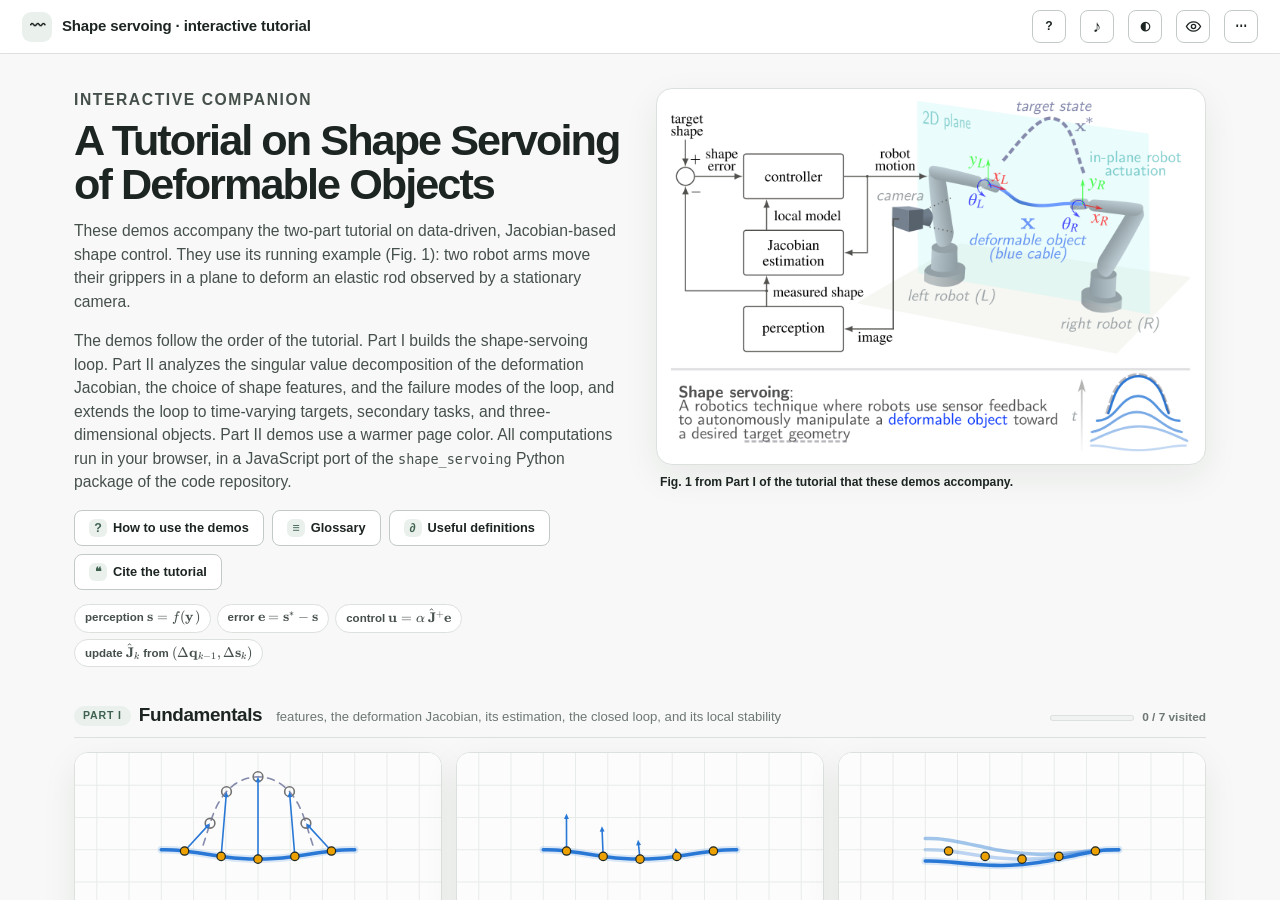
==== commit 9c54e37a: "Citation placeholder without a venue, defined in one place The citation in the README and in the dem" ====
--- a/docs/index.html
+++ b/docs/index.html
@@ -740,7 +740,7 @@
                     <img src="[data-uri]" data-inline="img/fig1_running_example.png" width="1375" height="930"
                          alt="Left: block diagram of the shape-servoing loop with perception, Jacobian estimation, and controller. Right: two robot arms deform a blue cable in a vertical plane, observed by a camera, toward a dashed target shape. Bottom: the shape of the object approaching the target over time.">
                 </div>
-                <figcaption><b>Fig. 1 from the IEEE Robotics &amp; Automation Magazine tutorial that these demos accompany.</b></figcaption>
+                <figcaption><b>Fig. 1 from Part I of the tutorial that these demos accompany.</b></figcaption>
             </figure>
         </div>
 
@@ -759,9 +759,9 @@
 !function(e,t){"object"==typeof exports&&"object"==typeof module?module.exports=t():"function"==typeof define&&define.amd?define([],t):"object"==typeof exports?exports.katex=t():e.katex=t()}("undefined"!=typeof self?self:this,function(){return function(){"use strict";var e={d:function(t,r){for(var n in r)e.o(r,n)&&!e.o(t,n)&&Object.defineProperty(t,n,{enumerable:!0,get:r[n]})},o:function(e,t){return Object.prototype.hasOwnProperty.call(e,t)}},t={};e.d(t,{default:function(){return ko}});class r extends Error{constructor(e,t){let n,o,s="KaTeX parse error: "+e;const i=t&&t.loc;if(i&&i.start<=i.end){const e=i.lexer.input;n=i.start,o=i.end,n===e.length?s+=" at end of input: ":s+=" at position "+(n+1)+": ";const t=e.slice(n,o).replace(/[^]/g,"$&\u0332");let r,l;r=n>15?"\u2026"+e.slice(n-15,n):e.slice(0,n),l=o+15<e.length?e.slice(o,o+15)+"\u2026":e.slice(o),s+=r+t+l}super(s),this.name="ParseError",this.position=void 0,this.length=void 0,this.rawMessage=void 0,Object.setPrototypeOf(this,r.prototype),this.position=n,null!=n&&null!=o&&(this.length=o-n),this.rawMessage=e}}var n=r;const o=/([A-Z])/g,s=e=>e.replace(o,"-$1").toLowerCase(),i={"&":"&amp;",">":"&gt;","<":"&lt;",'"':"&quot;","'":"&#x27;"},l=/[&><"']/g,a=e=>String(e).replace(l,e=>i[e]),c=e=>"ordgroup"===e.type||"color"===e.type?1===e.body.length?c(e.body[0]):e:"font"===e.type?c(e.body):e,h=new Set(["mathord","textord","atom"]),m=e=>h.has(c(e).type),u={displayMode:{type:"boolean",description:"Render math in display mode, which puts the math in display style (so \\int and \\sum are large, for example), and centers the math on the page on its own line.",cli:"-d, --display-mode"},output:{type:{enum:["htmlAndMathml","html","mathml"]},description:"Determines the markup language of the output.",cli:"-F, --format <type>"},leqno:{type:"boolean",description:"Render display math in leqno style (left-justified tags)."},fleqn:{type:"boolean",description:"Render display math flush left."},throwOnError:{type:"boolean",default:!0,cli:"-t, --no-throw-on-error",cliDescription:"Render errors (in the color given by --error-color) instead of throwing a ParseError exception when encountering an error."},errorColor:{type:"string",default:"#cc0000",cli:"-c, --error-color <color>",cliDescription:"A color string given in the format 'rgb' or 'rrggbb' (no #). This option determines the color of errors rendered by the -t option.",cliProcessor:e=>"#"+e},macros:{type:"object",cli:"-m, --macro <def>",cliDescription:"Define custom macro of the form '\\foo:expansion' (use multiple -m arguments for multiple macros).",cliDefault:[],cliProcessor:(e,t)=>(t.push(e),t)},minRuleThickness:{type:"number",description:"Specifies a minimum thickness, in ems, for fraction lines, `\\sqrt` top lines, `{array}` vertical lines, `\\hline`, `\\hdashline`, `\\underline`, `\\overline`, and the borders of `\\fbox`, `\\boxed`, and `\\fcolorbox`.",processor:e=>Math.max(0,e),cli:"--min-rule-thickness <size>",cliProcessor:parseFloat},colorIsTextColor:{type:"boolean",description:"Makes \\color behave like LaTeX's 2-argument \\textcolor, instead of LaTeX's one-argument \\color mode change.",cli:"-b, --color-is-text-color"},strict:{type:[{enum:["warn","ignore","error"]},"boolean","function"],description:"Turn on strict / LaTeX faithfulness mode, which throws an error if the input uses features that are not supported by LaTeX.",cli:"-S, --strict",cliDefault:!1},trust:{type:["boolean","function"],description:"Trust the input, enabling all HTML features such as \\url.",cli:"-T, --trust"},maxSize:{type:"number",default:1/0,description:"If non-zero, all user-specified sizes, e.g. in \\rule{500em}{500em}, will be capped to maxSize ems. Otherwise, elements and spaces can be arbitrarily large",processor:e=>Math.max(0,e),cli:"-s, --max-size <n>",cliProcessor:parseInt},maxExpand:{type:"number",default:1e3,description:"Limit the number of macro expansions to the specified number, to prevent e.g. infinite macro loops. If set to Infinity, the macro expander will try to fully expand as in LaTeX.",processor:e=>Math.max(0,e),cli:"-e, --max-expand <n>",cliProcessor:e=>"Infinity"===e?1/0:parseInt(e)},globalGroup:{type:"boolean",cli:!1}};function p(e){if(void 0!==e.default)return e.default;return function(e){if("string"!=typeof e)return e.enum[0];switch(e){case"boolean":return!1;case"string":return"";case"number":return 0;case"object":return{};default:throw new Error("Unexpected schema type; settings must declare an explicit default.")}}(Array.isArray(e.type)?e.type[0]:e.type)}function d(e,t,r,n){const o=r[t];e[t]=void 0!==o?n.processor?n.processor(o):o:p(n)}class g{constructor(e){void 0===e&&(e={}),this.displayMode=void 0,this.output=void 0,this.leqno=void 0,this.fleqn=void 0,this.throwOnError=void 0,this.errorColor=void 0,this.macros=void 0,this.minRuleThickness=void 0,this.colorIsTextColor=void 0,this.strict=void 0,this.trust=void 0,this.maxSize=void 0,this.maxExpand=void 0,this.globalGroup=void 0,e=e||{};for(const t of Object.keys(u)){const r=u[t];r&&d(this,t,e,r)}}reportNonstrict(e,t,r){let o=this.strict;if("function"==typeof o&&(o=o(e,t,r)),o&&"ignore"!==o){if(!0===o||"error"===o)throw new n("LaTeX-incompatible input and strict mode is set to 'error': "+t+" ["+e+"]",r);"warn"===o?"undefined"!=typeof console&&console.warn("LaTeX-incompatible input and strict mode is set to 'warn': "+t+" ["+e+"]"):"undefined"!=typeof console&&console.warn("LaTeX-incompatible input and strict mode is set to unrecognized '"+o+"': "+t+" ["+e+"]")}}useStrictBehavior(e,t,r){let n=this.strict;if("function"==typeof n)try{n=n(e,t,r)}catch(e){n="error"}return!(!n||"ignore"===n)&&(!0===n||"error"===n||("warn"===n?("undefined"!=typeof console&&console.warn("LaTeX-incompatible input and strict mode is set to 'warn': "+t+" ["+e+"]"),!1):("undefined"!=typeof console&&console.warn("LaTeX-incompatible input and strict mode is set to unrecognized '"+n+"': "+t+" ["+e+"]"),!1)))}isTrusted(e){if("url"in e&&e.url&&!e.protocol){const t=(e=>{const t=/^[\x00-\x20]*([^\\/#?]*?)(:|&#0*58|&#x0*3a|&colon)/i.exec(e);return t?":"!==t[2]?null:/^[a-zA-Z][a-zA-Z0-9+\-.]*$/.test(t[1])?t[1].toLowerCase():null:"_relative"})(e.url);if(null==t)return!1;e.protocol=t}const t="function"==typeof this.trust?this.trust(e):this.trust;return Boolean(t)}}class f{constructor(e,t,r){this.id=void 0,this.size=void 0,this.cramped=void 0,this.id=e,this.size=t,this.cramped=r}sup(){return b[y[this.id]]}sub(){return b[x[this.id]]}fracNum(){return b[w[this.id]]}fracDen(){return b[v[this.id]]}cramp(){return b[k[this.id]]}text(){return b[z[this.id]]}isTight(){return this.size>=2}}const b=[new f(0,0,!1),new f(1,0,!0),new f(2,1,!1),new f(3,1,!0),new f(4,2,!1),new f(5,2,!0),new f(6,3,!1),new f(7,3,!0)],y=[4,5,4,5,6,7,6,7],x=[5,5,5,5,7,7,7,7],w=[2,3,4,5,6,7,6,7],v=[3,3,5,5,7,7,7,7],k=[1,1,3,3,5,5,7,7],z=[0,1,2,3,2,3,2,3];var S={DISPLAY:b[0],TEXT:b[2],SCRIPT:b[4],SCRIPTSCRIPT:b[6]};const M=[{name:"latin",blocks:[[256,591],[768,879]]},{name:"cyrillic",blocks:[[1024,1279]]},{name:"armenian",blocks:[[1328,1423]]},{name:"brahmic",blocks:[[2304,4255]]},{name:"georgian",blocks:[[4256,4351]]},{name:"cjk",blocks:[[12288,12543],[19968,40879],[65280,65376]]},{name:"hangul",blocks:[[44032,55215]]}];const A=[];function T(e){for(let t=0;t<A.length;t+=2)if(e>=A[t]&&e<=A[t+1])return!0;return!1}M.forEach(e=>e.blocks.forEach(e=>A.push(...e)));const B=e=>e+" "+e,C=80,q={doubleleftarrow:"M262 157\nl10-10c34-36 62.7-77 86-123 3.3-8 5-13.3 5-16 0-5.3-6.7-8-20-8-7.3\n 0-12.2.5-14.5 1.5-2.3 1-4.8 4.5-7.5 10.5-49.3 97.3-121.7 169.3-217 216-28\n 14-57.3 25-88 33-6.7 2-11 3.8-13 5.5-2 1.7-3 4.2-3 7.5s1 5.8 3 7.5\nc2 1.7 6.3 3.5 13 5.5 68 17.3 128.2 47.8 180.5 91.5 52.3 43.7 93.8 96.2 124.5\n 157.5 9.3 8 15.3 12.3 18 13h6c12-.7 18-4 18-10 0-2-1.7-7-5-15-23.3-46-52-87\n-86-123l-10-10h399738v-40H218c328 0 0 0 0 0l-10-8c-26.7-20-65.7-43-117-69 2.7\n-2 6-3.7 10-5 36.7-16 72.3-37.3 107-64l10-8h399782v-40z\nm8 0v40h399730v-40zm0 194v40h399730v-40z",doublerightarrow:"M399738 392l\n-10 10c-34 36-62.7 77-86 123-3.3 8-5 13.3-5 16 0 5.3 6.7 8 20 8 7.3 0 12.2-.5\n 14.5-1.5 2.3-1 4.8-4.5 7.5-10.5 49.3-97.3 121.7-169.3 217-216 28-14 57.3-25 88\n-33 6.7-2 11-3.8 13-5.5 2-1.7 3-4.2 3-7.5s-1-5.8-3-7.5c-2-1.7-6.3-3.5-13-5.5-68\n-17.3-128.2-47.8-180.5-91.5-52.3-43.7-93.8-96.2-124.5-157.5-9.3-8-15.3-12.3-18\n-13h-6c-12 .7-18 4-18 10 0 2 1.7 7 5 15 23.3 46 52 87 86 123l10 10H0v40h399782\nc-328 0 0 0 0 0l10 8c26.7 20 65.7 43 117 69-2.7 2-6 3.7-10 5-36.7 16-72.3 37.3\n-107 64l-10 8H0v40zM0 157v40h399730v-40zm0 194v40h399730v-40z",leftarrow:"M400000 241H110l3-3c68.7-52.7 113.7-120\n 135-202 4-14.7 6-23 6-25 0-7.3-7-11-21-11-8 0-13.2.8-15.5 2.5-2.3 1.7-4.2 5.8\n-5.5 12.5-1.3 4.7-2.7 10.3-4 17-12 48.7-34.8 92-68.5 130S65.3 228.3 18 247\nc-10 4-16 7.7-18 11 0 8.7 6 14.3 18 17 47.3 18.7 87.8 47 121.5 85S196 441.3 208\n 490c.7 2 1.3 5 2 9s1.2 6.7 1.5 8c.3 1.3 1 3.3 2 6s2.2 4.5 3.5 5.5c1.3 1 3.3\n 1.8 6 2.5s6 1 10 1c14 0 21-3.7 21-11 0-2-2-10.3-6-25-20-79.3-65-146.7-135-202\n l-3-3h399890zM100 241v40h399900v-40z",leftbrace:"M6 548l-6-6v-35l6-11c56-104 135.3-181.3 238-232 57.3-28.7 117\n-45 179-50h399577v120H403c-43.3 7-81 15-113 26-100.7 33-179.7 91-237 174-2.7\n 5-6 9-10 13-.7 1-7.3 1-20 1H6z",leftbraceunder:"M0 6l6-6h17c12.688 0 19.313.3 20 1 4 4 7.313 8.3 10 13\n 35.313 51.3 80.813 93.8 136.5 127.5 55.688 33.7 117.188 55.8 184.5 66.5.688\n 0 2 .3 4 1 18.688 2.7 76 4.3 172 5h399450v120H429l-6-1c-124.688-8-235-61.7\n-331-161C60.687 138.7 32.312 99.3 7 54L0 41V6z",leftgroup:"M400000 80\nH435C64 80 168.3 229.4 21 260c-5.9 1.2-18 0-18 0-2 0-3-1-3-3v-38C76 61 257 0\n 435 0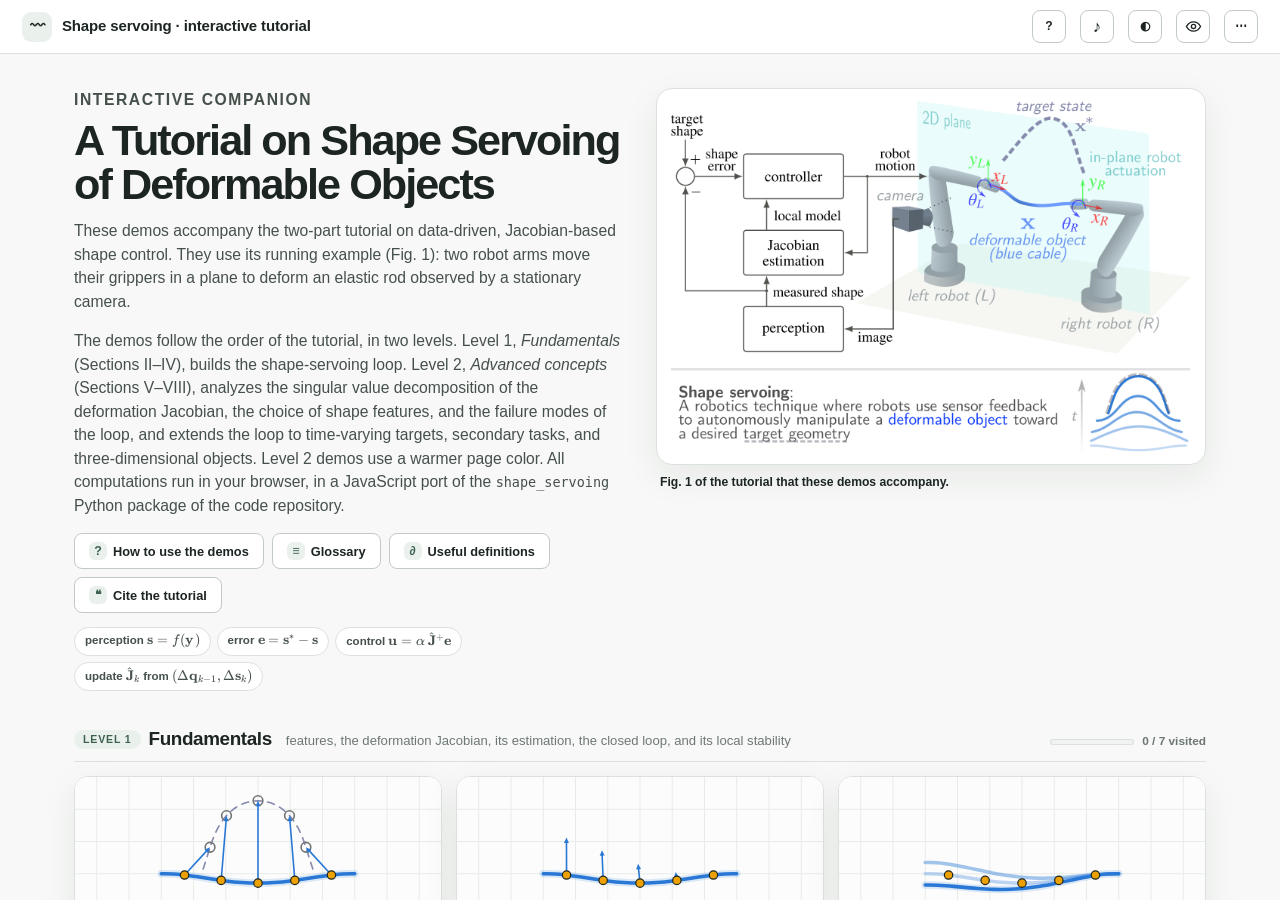
==== commit 9e6fa299: "Follow the single-article tutorial: two demo levels, one citation The two-part tutorial is now one a" ====
--- a/docs/index.html
+++ b/docs/index.html
@@ -123,10 +123,10 @@
     --div-mid: #2b302d;
 }
 
-/* Part II (advanced concepts): a warm sand palette for the page, canvases,
-   robot arms, and interface accents, so that Part II demos are recognizable at
+/* Level 2 (advanced concepts): a warm sand palette for the page, canvases,
+   robot arms, and interface accents, so that level 2 demos are recognizable at
    a glance. Entity colours (rod, points, target, grippers) do not change.
-   Applied to <html> on Part II demo pages and to the Part II menu section. */
+   Applied to <html> on level 2 demo pages and to the level 2 menu section. */
 [data-part="2"] {
     --bg: #f7f4ee;
     --surface: #fffdf9;
@@ -720,7 +720,7 @@
                 <p class="kicker">Interactive companion</p>
                 <h1>A Tutorial on Shape Servoing of Deformable Objects</h1>
                 <p>These demos accompany the two-part tutorial on data-driven, Jacobian-based shape control. They use its running example (Fig. 1): two robot arms move their grippers in a plane to deform an elastic rod observed by a stationary camera.</p>
-                <p>The demos follow the order of the tutorial. Part I builds the shape-servoing loop. Part II analyzes the singular value decomposition of the deformation Jacobian, the choice of shape features, and the failure modes of the loop, and extends the loop to time-varying targets, secondary tasks, and three-dimensional objects. Part II demos use a warmer page color. All computations run in your browser, in a JavaScript port of the <code>shape_servoing</code> Python package of the code repository.</p>
+                <p>The demos follow the order of the tutorial, in two levels. Level 1, <i>Fundamentals</i> (Sections II–IV), builds the shape-servoing loop. Level 2, <i>Advanced concepts</i> (Sections V–VIII), analyzes the singular value decomposition of the deformation Jacobian, the choice of shape features, and the failure modes of the loop, and extends the loop to time-varying targets, secondary tasks, and three-dimensional objects. Level 2 demos use a warmer page color. All computations run in your browser, in a JavaScript port of the <code>shape_servoing</code> Python package of the code repository.</p>
                 <div class="hero-actions">
                     <a class="button" href="guide.html"><span class="hero-action-icon" aria-hidden="true">?</span>How to use the demos</a>
                     <a class="button" href="glossary.html"><span class="hero-action-icon" aria-hidden="true">≡</span>Glossary</a>
@@ -740,16 +740,16 @@
                     <img src="[data-uri]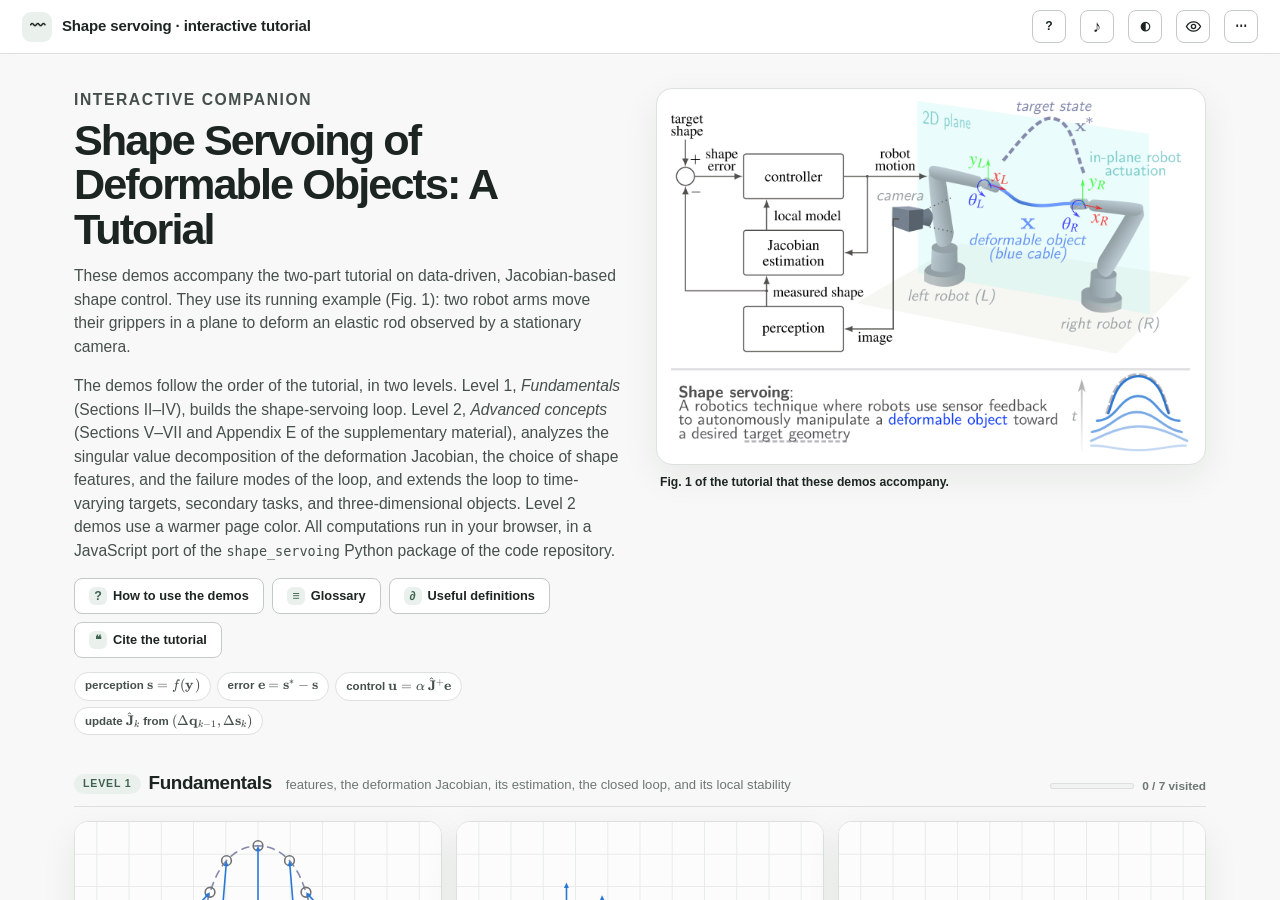
